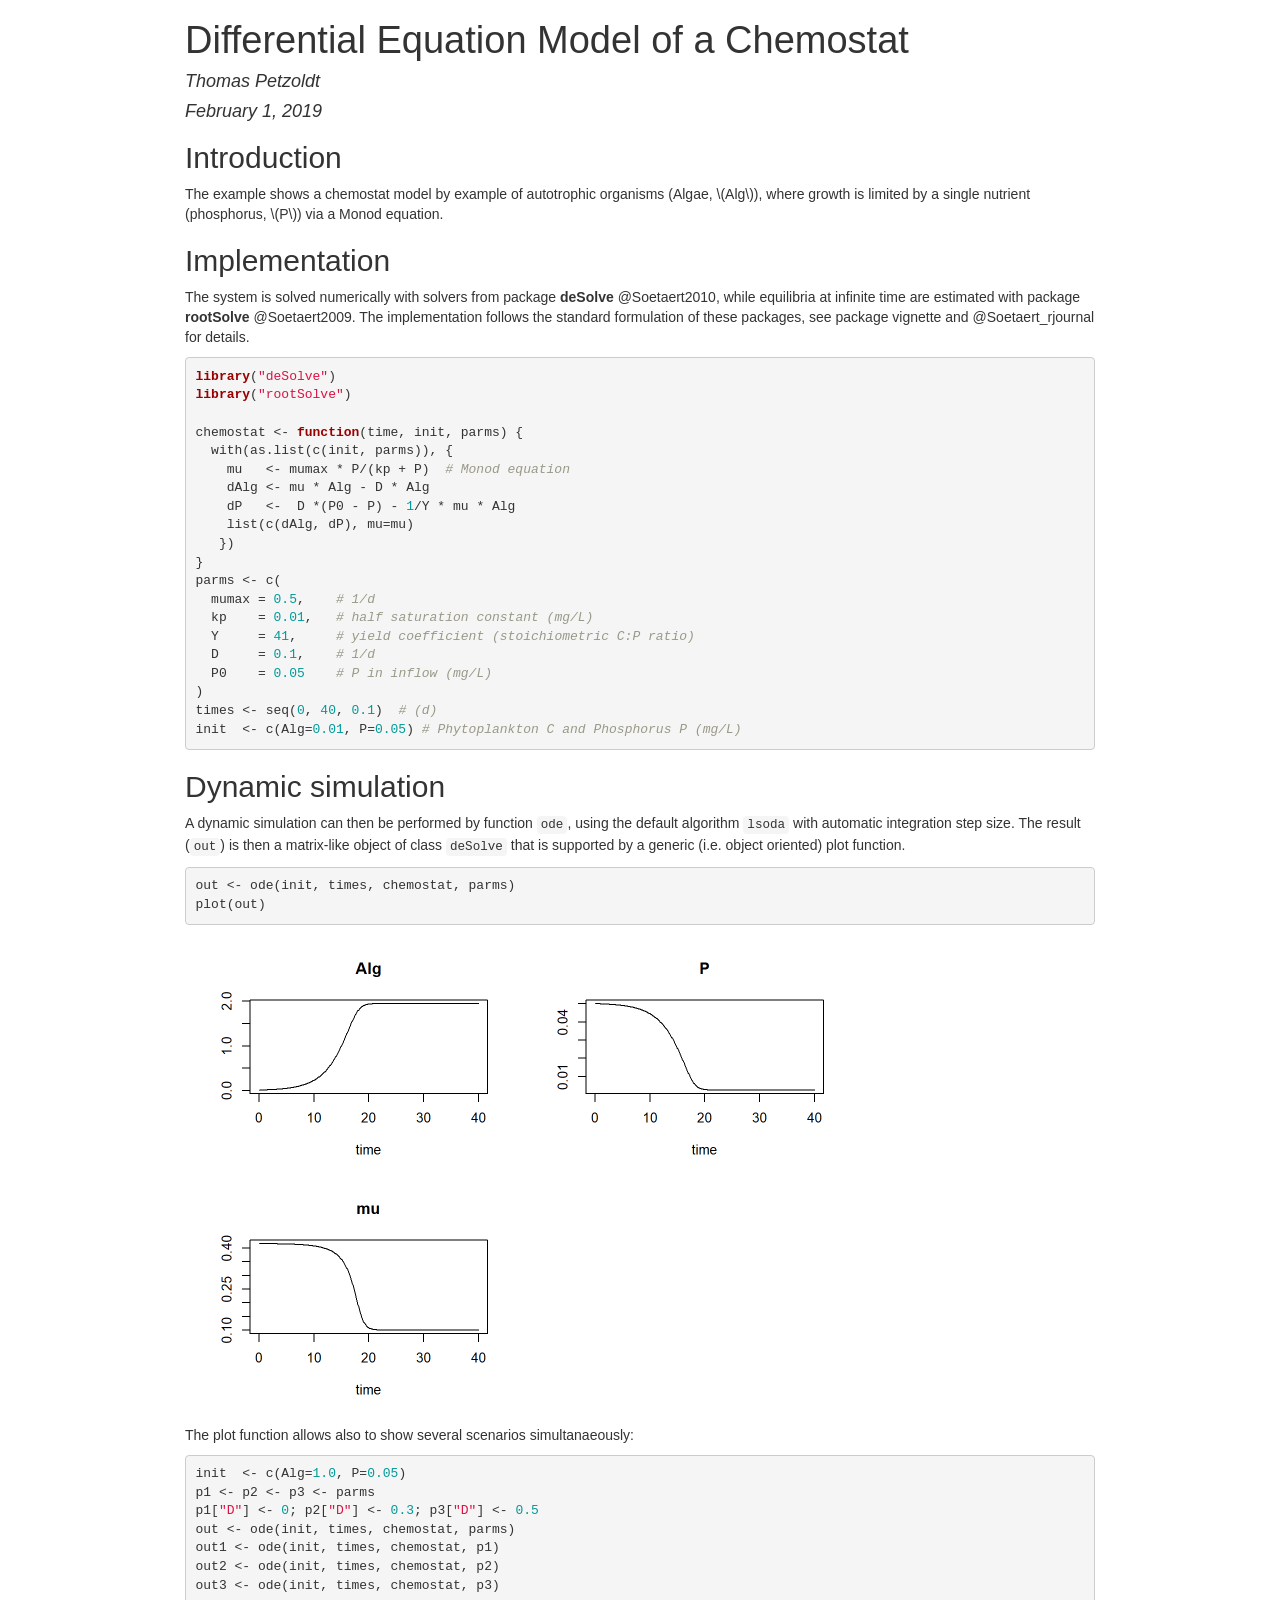
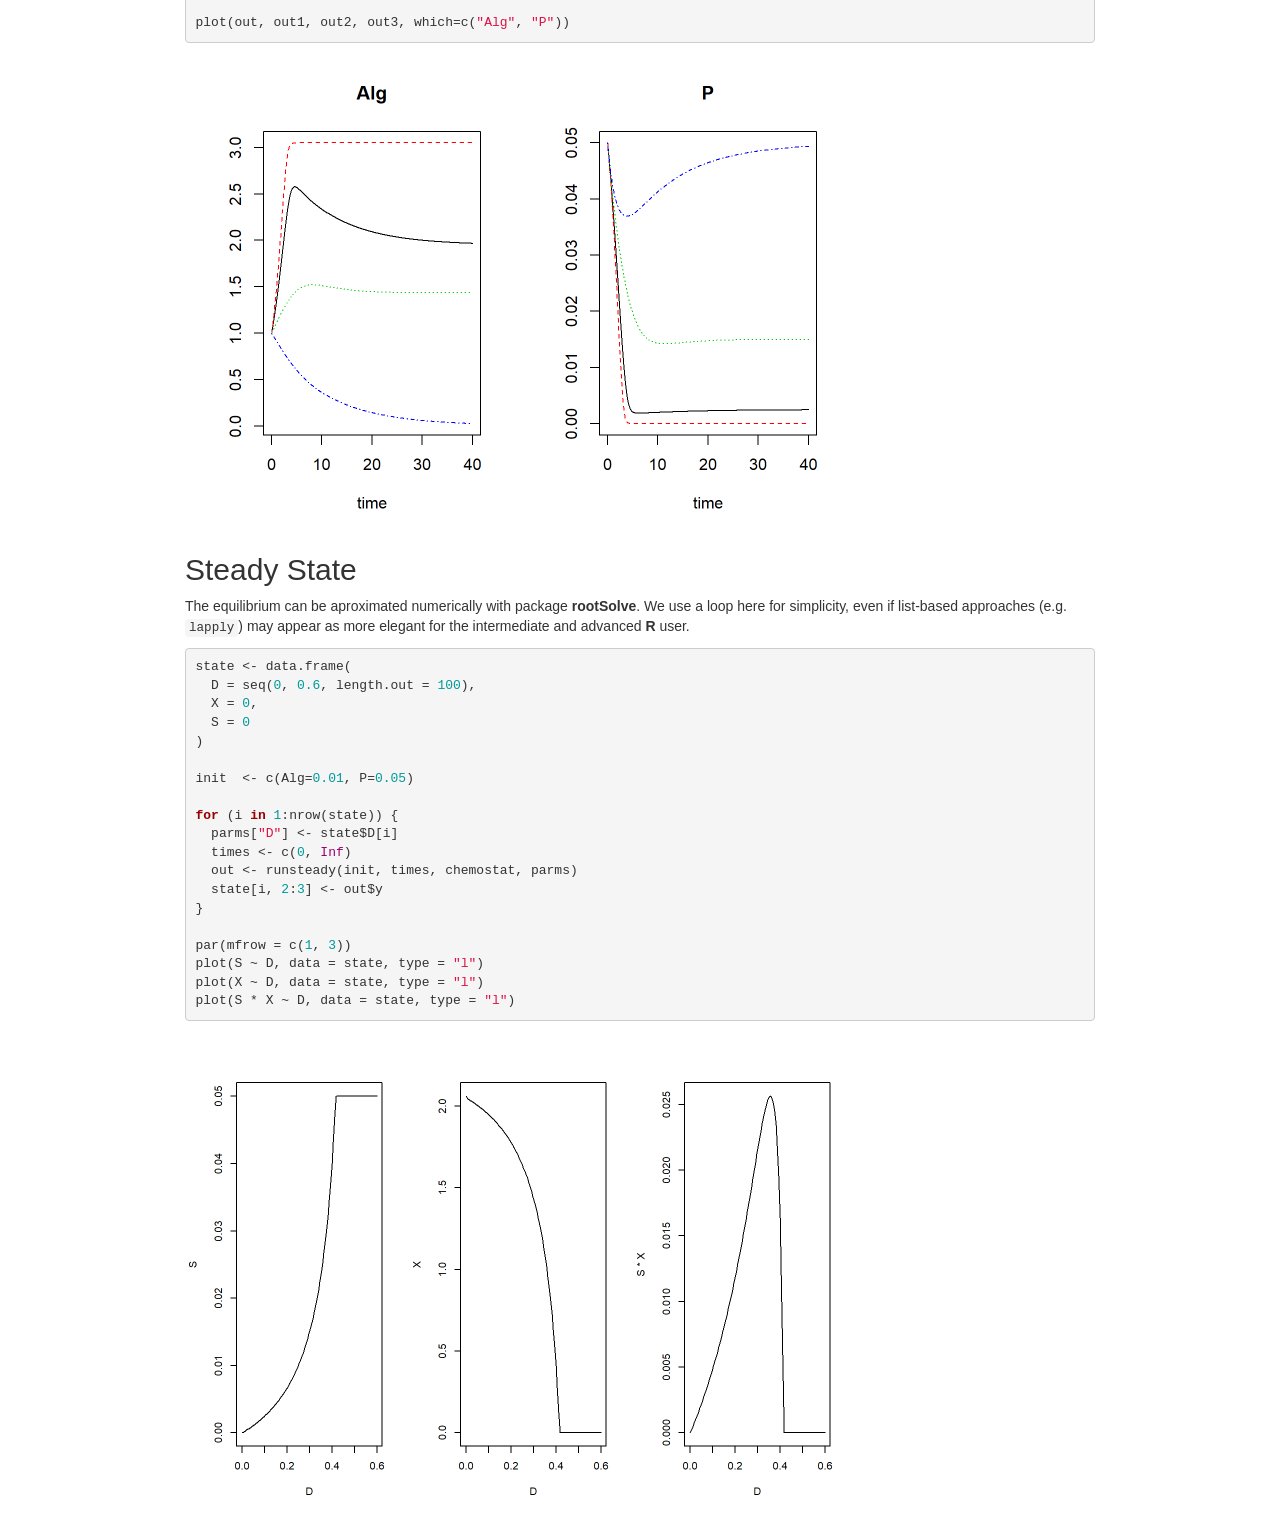
==== 01-chemostat/chemostat-ode.html @ 0b0138d4 "markdown file" ====
<!DOCTYPE html>

<html xmlns="http://www.w3.org/1999/xhtml">

<head>

<meta charset="utf-8" />
<meta http-equiv="Content-Type" content="text/html; charset=utf-8" />
<meta name="generator" content="pandoc" />


<meta name="author" content="Thomas Petzoldt" />


<title>Differential Equation Model of a Chemostat</title>

<script src="[data-uri]"></script>
<meta name="viewport" content="width=device-width, initial-scale=1" />
<link href="data:text/css;charset=utf-8,html%7Bfont%2Dfamily%3Asans%2Dserif%3B%2Dwebkit%2Dtext%2Dsize%2Dadjust%3A100%25%3B%2Dms%2Dtext%2Dsize%2Dadjust%3A100%25%7Dbody%7Bmargin%3A0%7Darticle%2Caside%2Cdetails%2Cfigcaption%2Cfigure%2Cfooter%2Cheader%2Chgroup%2Cmain%2Cmenu%2Cnav%2Csection%2Csummary%7Bdisplay%3Ablock%7Daudio%2Ccanvas%2Cprogress%2Cvideo%7Bdisplay%3Ainline%2Dblock%3Bvertical%2Dalign%3Abaseline%7Daudio%3Anot%28%5Bcontrols%5D%29%7Bdisplay%3Anone%3Bheight%3A0%7D%5Bhidden%5D%2Ctemplate%7Bdisplay%3Anone%7Da%7Bbackground%2Dcolor%3Atransparent%7Da%3Aactive%2Ca%3Ahover%7Boutline%3A0%7Dabbr%5Btitle%5D%7Bborder%2Dbottom%3A1px%20dotted%7Db%2Cstrong%7Bfont%2Dweight%3A700%7Ddfn%7Bfont%2Dstyle%3Aitalic%7Dh1%7Bmargin%3A%2E67em%200%3Bfont%2Dsize%3A2em%7Dmark%7Bcolor%3A%23000%3Bbackground%3A%23ff0%7Dsmall%7Bfont%2Dsize%3A80%25%7Dsub%2Csup%7Bposition%3Arelative%3Bfont%2Dsize%3A75%25%3Bline%2Dheight%3A0%3Bvertical%2Dalign%3Abaseline%7Dsup%7Btop%3A%2D%2E5em%7Dsub%7Bbottom%3A%2D%2E25em%7Dimg%7Bborder%3A0%7Dsvg%3Anot%28%3Aroot%29%7Boverflow%3Ahidden%7Dfigure%7Bmargin%3A1em%2040px%7Dhr%7Bheight%3A0%3B%2Dwebkit%2Dbox%2Dsizing%3Acontent%2Dbox%3B%2Dmoz%2Dbox%2Dsizing%3Acontent%2Dbox%3Bbox%2Dsizing%3Acontent%2Dbox%7Dpre%7Boverflow%3Aauto%7Dcode%2Ckbd%2Cpre%2Csamp%7Bfont%2Dfamily%3Amonospace%2Cmonospace%3Bfont%2Dsize%3A1em%7Dbutton%2Cinput%2Coptgroup%2Cselect%2Ctextarea%7Bmargin%3A0%3Bfont%3Ainherit%3Bcolor%3Ainherit%7Dbutton%7Boverflow%3Avisible%7Dbutton%2Cselect%7Btext%2Dtransform%3Anone%7Dbutton%2Chtml%20input%5Btype%3Dbutton%5D%2Cinput%5Btype%3Dreset%5D%2Cinput%5Btype%3Dsubmit%5D%7B%2Dwebkit%2Dappearance%3Abutton%3Bcursor%3Apointer%7Dbutton%5Bdisabled%5D%2Chtml%20input%5Bdisabled%5D%7Bcursor%3Adefault%7Dbutton%3A%3A%2Dmoz%2Dfocus%2Dinner%2Cinput%3A%3A%2Dmoz%2Dfocus%2Dinner%7Bpadding%3A0%3Bborder%3A0%7Dinput%7Bline%2Dheight%3Anormal%7Dinput%5Btype%3Dcheckbox%5D%2Cinput%5Btype%3Dradio%5D%7B%2Dwebkit%2Dbox%2Dsizing%3Aborder%2Dbox%3B%2Dmoz%2Dbox%2Dsizing%3Aborder%2Dbox%3Bbox%2Dsizing%3Aborder%2Dbox%3Bpadding%3A0%7Dinput%5Btype%3Dnumber%5D%3A%3A%2Dwebkit%2Dinner%2Dspin%2Dbutton%2Cinput%5Btype%3Dnumber%5D%3A%3A%2Dwebkit%2Douter%2Dspin%2Dbutton%7Bheight%3Aauto%7Dinput%5Btype%3Dsearch%5D%7B%2Dwebkit%2Dbox%2Dsizing%3Acontent%2Dbox%3B%2Dmoz%2Dbox%2Dsizing%3Acontent%2Dbox%3Bbox%2Dsizing%3Acontent%2Dbox%3B%2Dwebkit%2Dappearance%3Atextfield%7Dinput%5Btype%3Dsearch%5D%3A%3A%2Dwebkit%2Dsearch%2Dcancel%2Dbutton%2Cinput%5Btype%3Dsearch%5D%3A%3A%2Dwebkit%2Dsearch%2Ddecoration%7B%2Dwebkit%2Dappearance%3Anone%7Dfieldset%7Bpadding%3A%2E35em%20%2E625em%20%2E75em%3Bmargin%3A0%202px%3Bborder%3A1px%20solid%20silver%7Dlegend%7Bpadding%3A0%3Bborder%3A0%7Dtextarea%7Boverflow%3Aauto%7Doptgroup%7Bfont%2Dweight%3A700%7Dtable%7Bborder%2Dspacing%3A0%3Bborder%2Dcollapse%3Acollapse%7Dtd%2Cth%7Bpadding%3A0%7D%40media%20print%7B%2A%2C%3Aafter%2C%3Abefore%7Bcolor%3A%23000%21important%3Btext%2Dshadow%3Anone%21important%3Bbackground%3A0%200%21important%3B%2Dwebkit%2Dbox%2Dshadow%3Anone%21important%3Bbox%2Dshadow%3Anone%21important%7Da%2Ca%3Avisited%7Btext%2Ddecoration%3Aunderline%7Da%5Bhref%5D%3Aafter%7Bcontent%3A%22%20%28%22%20attr%28href%29%20%22%29%22%7Dabbr%5Btitle%5D%3Aafter%7Bcontent%3A%22%20%28%22%20attr%28title%29%20%22%29%22%7Da%5Bhref%5E%3D%22javascript%3A%22%5D%3Aafter%2Ca%5Bhref%5E%3D%22%23%22%5D%3Aafter%7Bcontent%3A%22%22%7Dblockquote%2Cpre%7Bborder%3A1px%20solid%20%23999%3Bpage%2Dbreak%2Dinside%3Aavoid%7Dthead%7Bdisplay%3Atable%2Dheader%2Dgroup%7Dimg%2Ctr%7Bpage%2Dbreak%2Dinside%3Aavoid%7Dimg%7Bmax%2Dwidth%3A100%25%21important%7Dh2%2Ch3%2Cp%7Borphans%3A3%3Bwidows%3A3%7Dh2%2Ch3%7Bpage%2Dbreak%2Dafter%3Aavoid%7D%2Enavbar%7Bdisplay%3Anone%7D%2Ebtn%3E%2Ecaret%2C%2Edropup%3E%2Ebtn%3E%2Ecaret%7Bborder%2Dtop%2Dcolor%3A%23000%21important%7D%2Elabel%7Bborder%3A1px%20solid%20%23000%7D%2Etable%7Bborder%2Dcollapse%3Acollapse%21important%7D%2Etable%20td%2C%2Etable%20th%7Bbackground%2Dcolor%3A%23fff%21important%7D%2Etable%2Dbordered%20td%2C%2Etable%2Dbordered%20th%7Bborder%3A1px%20solid%20%23ddd%21important%7D%7D%40font%2Dface%7Bfont%2Dfamily%3A%27Glyphicons%20Halflings%27%3Bsrc%3Aurl%28data%3Aapplication%2Fvnd%2Ems%2Dfontobject%3Bbase64%2Cn04AAEFNAAACAAIABAAAAAAABQAAAAAAAAABAJABAAAEAExQAAAAAAAAAAIAAAAAAAAAAAEAAAAAAAAAJxJ%[base64]%2FSEdmjKHUbyow8ATBE40IvWA3vTu8LiABDQ%2BpexwUMcm1SMnNryctQSiI1K5ZnbOlXKmnVV5YvRe6RnNMFNCOs1KNVpn6yZhCJkRtVRNzEufeIq7HgSrcx4S8h%2Fv4vnrrKc6oCNxmSk2uKlZQHBii6iKFoH0746ThvkO1kJHlxjrkxs%2BLWORaDQBEtiYJIR5IB9Bi1UyL4Rmr0BNigNkMzlKQmnofBHviqVzUxwdMb3NdCn69hy%2BpRYVKGVS%2F1tnsqv4LL7wCCPZZAZPT4aCShHjHJVNuXbmMrY5LeQaGnvAkXlVrJgKRAUdFjrWEah9XebPeQMj7KS7DIBAFt8ycgC5PLGUOHSE3ErGZCiViNLL5ZARfywnCoZaKQCu6NuFX42AEeKtKUGnr%2FCm2Cy8tpFhBPMW5Fxi4Qm4TkDWh4IWFDClhU2hRWosUWqcKLlgyXB%2BlSHaWaHiWlBAR8SeSgSPCQxdVQgzUixWKSTrIQEbU94viDctkvX%2BVSjJuUmV8L4CXShI11esnp0pjWNZIyxKHS4wVQ2ime1P4RnhvGw0aDN1OLAXGERsB7buFpFGGBAre4QEQR0HOIO5oYH305G%2BKspT%2FFupEGGafCCwxSe6ZUa%2B073rXHnNdVXE6eWvibUS27XtRzkH838mYLMBmYysZTM0EM3A1fbpCBYFccN1B%2FEnCYu%2FTgCGmr7bMh8GfYL%2BBfcLvB0gRagC09w9elfldaIy%2FhNCBLRgBgtCC7jAF63wLSMAfbfAlEggYU0bUA7ACCJmTDpEmJtI78w4%2FBO7dN7JR7J7ZvbYaUbaILSQsRBiF3HGk5fEg6p9unwLvn98r%2BvnsV%2B372uf1xBLq4qU%2F45fTuqaAP%2BpssmCCCTF0mhEow8ZXZOS8D7Q85JsxZ%2BAzok7B7O%2Ff6J8AzYBySZQB%2FQHYUSA%2BEeQhEWiS6AIQzgcsDiER4MjgMBAWDV4AgQ3g1eBgIdweCQmCjJEMkJ%2BPKRWyFHHmg1Wi%2F6xzUgA0LREoKJChwnQa9B%2B5RQZRB3IlBlkAnxyQNaANwHMowzlYSMCBgnbpzvqpl0iTJNCQidDI9ZrSYNIRBhHtUa5YHMHxyGEik9hDE0AKj72AbTCaxtHPUaKZdAZSnQTyjGqGLsmBStCejApUhg4uBMU6mATujEl%2BKdDPbI6Ag4vLr%2BhjY6lbjBeoLKnZl0UZgRX8gTySOeynZVz1wOq7e1hFGYIq%2BMhrGxDLak0PrwYzSXtcuyhXEhwOYofiW%2BEcI%2Fjw8P6IY6ed%2BetAbuqKp5QIapT77LnAe505lMuqL79a0ut4rWexzFttsOsLDy7zvtQzcq3U1qabe7tB0wHWVXji%2BzDbo8x8HyIRUbXnwUcklFv51fvTymiV%2BMXLSmGH9d9%2BaXpD5X6lao41anWGig7IwIdnoBY2ht%2FpO9mClLo4NdXHAsefqWUKlXJkbqPOFhMoR4aiA1BXqhRNbB2Xwi%2B7u%2FjpAoOpKJ0UX24EsrzMfHXViakCNcKjBxuQX8BO0ZqjJ3xXzf%2B61t2VXOSgJ8xu65QKgtN6FibPmPYsXbJRHHqbgATcSZxBqGiDiU4NNNsYBsKD0MIP%2FOfKnlk%2FLkaid%[base64]%2FgFtuW0wR4cgd%2BZKesSV7QkNE2kw6AV4hoIuC02LGmTomyf8PiO6CZzOTLTPQ%2BHW06H%2Btx%2BbQ8LmDYg1pTFrp2oJXgkZTyeRJZM0C8aE2LpFrNVDuhARsN543%2FFV6klQ6Tv1OoZGXLv0igKrl%2FCmJxRmX7JJbJ998VSIPQRyDBICzl4JJlYHbdql30NvYcOuZ7a10uWRrgoieOdgIm4rlq6vNOQBuqESLbXG5lzdJGHw2m0sDYmODXbYGTfSTGRKpssTO95fothJCjUGQgEL4yKoGAF%2F0SrpUDNn8CBgBcSDQByAeNkCXp4S4Ro2Xh4OeaGRgR66PVOsU8bc6TR5%[base64]%2F1SgRCJ1dk4UdBT7OoyuNgLs0oCd8RnrEIb6QdMxT2QjD4zMrJkfgx5aDMcA4orsTtKCqWb%2FVeyceqa5OGSmB28YwH4rFbkQaLoUN8OQQYnD3w2eXpI4ScQfbCUZiJ4yMOIKLyyTc7BQ4uXUw6Ee6%2FxM%2B4Y67ngNBknxIPwuppgIhFcwJyr6EIj%2BLzNj%2FmfR2vhhRlx0BILZoAYruF0caWQ7YxO66UmeguDREAFHYuC7HJviRgVO6ruJH59h%2FC%2FPkgSle8xNzZJULLWq9JMDTE2fjGE146a1Us6PZDGYle6ldWRqn%2FpdpgHKNGrGIdkRK%2BKPETT9nKT6kLyDI8xd9A1FgWmXWRAIHwZ37WyZHOVyCadJEmMVz0MadMjDrPho%2BEIochkVC2xgGiwwsQ6DMv2P7UXqT4x7CdcYGId2BJQQa85EQKmCmwcRejQ9Bm4oATENFPkxPXILHpMPUyWTI5rjNOsIlmEeMbcOCEqInpXACYQ9DDxmFo9vcmsDblcMtg4tqBerNngkIKaFJmrQAPnq1dEzsMXcwjcHdfdCibcAxxA%2Bq%2Fj9m3LM%2FO7WJka4tSidVCjsvo2lQ%2F2ewyoYyXwAYyr2PlRoR5MpgVmSUIrM3PQxXPbgjBOaDQFIyFMJvx3Pc5RSYj12ySVF9fwFPQu2e2KWVoL9q3Ayv3IzpGHUdvdPdrNUdicjsTQ2ISy7QU3DrEytIjvbzJnAkmANXjAFERA0MUoPF3%2F5KFmW14bBNOhwircYgMqoDpUMcDtCmBE82QM2YtdjVLB4kBuKho%2FbcwQdeboqfQartuU3CsCf%2BcXkgYAqp%2F0Ee3RorAZt0AvvOCSI4JICIlGlsV0bsSid%2FNIEALAAzb6HAgyWHBps6xAOwkJIGcB82CxRQq4sJf3FzA70A%2BTRqcqjEMETCoez3mkPcpnoALs0ugJY8kQwrC%[base64]%2FWDHA60cYFaI%2FPjpzquUqdaYGcIq%2BmLez3WLFFCtNBN2QJcrlcoELgiPku5R5dSlJFaCEqEZle1AQzAKC%2B1SotMcBNyQUFuRHRF6OlimSBgjZeTBCwLyc6A%2BP%2FoFRchXTz5ADknYJHxzrJ5pGuIKRQISU6WyKTBBjD8WozmVYWIsto1AS5rxzKlvJu4E%2FvwOiKxRtCWsDM%2BeTHUrmwrCK5BIfMzGkD%2B0Fk5LzBs0jMYXktNDblB06LMNJ09U8pzSLmo14MS0OMjcdrZ31pyQqxJJpRImlSvfYAK8inkYU52QY2FPEVsjoWewpwhRp5yAuNpkqhdb7ku9Seefl2D0B8SMTFD90xi4CSOwwZy9IKkpMtI3FmFUg3%2FkFutpQGNc3pCR7gvC4sgwbupDu3DyEN%2BW6YGLNM21jpB49irxy9BSlHrVDlnihGKHwPrbVFtc%2Bh1rVQKZduxIyojccZIIcOCmhEnC7UkY68WXKQgLi2JCDQkQWJRQuk60hZp0D3rtCTINSeY9Ej2kIKYfGxwOs4j9qMM7fYZiipzgcf7TamnehqdhsiMiCawXnz4xAbyCkLAx5EGbo3Ax1u3dUIKnTxIaxwQTHehPl3V491H0%2BbC5zgpGz7Io%2BmjdhKlPJ01EeMpM7UsRJMi1nGjmJg35i6bQBAAxjO%2FENJubU2mg3ONySEoWklCwdABETcs7ck3jgiuU9pcKKpbgn%2B3YlzV1FzIkB6pmEDOSSyDfPPlQskznctFji0kpgZjW5RZe6x9kYT4KJcXg0bNiCyif%2BpZACCyRMmYsfiKmN9tSO65F0R2OO6ytlEhY5Sj6uRKfFxw0ijJaAx%2Fk3QgnAFSq27%2F2i4GEBA%2BUvTJKK%2F9eISNvG46Em5RZfjTYLdeD8kdXHyrwId%2FDQZUaMCY4gGbke2C8vfjgV%2FY9kkRQOJIn%2FxM9INZSpiBnqX0Q9GlQPpPKAyO5y%2BW5NMPSRdBCUlmuxl40ZfMCnf2Cp044uI9WLFtCi4YVxKjuRCOBWIb4XbIsGdbo4qtMQnNOQz4XDSui7W%2FN6l54qOynCqD3DpWQ%2BmpD7C40D8BZEWGJX3tlAaZBMj1yjvDYKwCJBa201u6nBKE5UE%2B7QSEhCwrXfbRZylAaAkplhBWX50dumrElePyNMRYUrC99UmcSSNgImhFhDI4BXjMtiqkgizUGCrZ8iwFxU6fQ8GEHCFdLewwxYWxgScAYMdMLmcZR6b7rZl95eQVDGVoUKcRMM1ixXQtXNkBETZkVVPg8LoSrdetHzkuM7DjZRHP02tCxA1fmkXKF3VzfN1pc1cv%2F8lbTIkkYpqKM9VOhp65ktYk%2BQ46myFWBapDfyWUCnsnI00QTBQmuFjMZTcd0V2NQ768Fhpby04k2IzNR1wKabuGJqYWwSly6ocMFGTeeI%2BejsWDYgEvr66QgqdcIbFYDNgsm0x9UHY6SCd5%2B7tpsLpKdvhahIDyYmEJQCqMqtCF6UlrE5GXRmbu%[base64]%2FiOmsLtHSWNUWEGk9hScMPShasUA1AcHOtRZlqMeQ0OzYS9vQvYUjOLrzP07BUAFikcJNMi7gIxEw4pL1G54TcmmmoAQ5s7TGWErJZ2Io4yQ0ljRYhL8H5e62oDtLF8aDpnIvZ5R3GWJyAugdiiJW9hQAVTsnCBHhwu7rkBlBX6r3b7ejEY0k5GGeyKv66v%2B6dg7mcJTrWHbtMywbedYqCQ0FPwoytmSWsL8WTtChZCKKzEF7vP6De4x2BJkkniMgSdWhbeBSLtJZR9CTHetK1xb34AYIJ37OegYIoPVbXgJ%2FqDQK%2BbfCtxQRVKQu77WzOoM6SGL7MaZwCGJVk46aImai9fmam%2BWpHG%2B0BtQPWUgZ7RIAlPq6lkECUhZQ2gqWkMYKcYMYaIc4gYCDFHYa2d1nzp3%2BJ1eCBay8IYZ0wQRKGAqvCuZ%2FUgbQPyllosq%2BXtfKIZOzmeJqRazpmmoP%2F76YfkjzV2NlXTDSBYB04SVlNQsFTbGPk1t%2FI4Jktu0XSgifO2ozFOiwd%2F0SssJDn0dn4xqk4GDTTKX73%2FwQyBLdqgJ%2BWx6AQaba3BA9CKEzjtQYIfAsiYamapq80LAamYjinlKXUkxdpIDk0puXUEYzSalfRibAeDAKpNiqQ0FTwoxuGYzRnisyTotdVTclis1LHRQCy%2FqqL8oUaQzWRxilq5Mi0IJGtMY02cGLD69vGjkj3p6pGePKI8bkBv5evq8SjjyU04vJR2cQXQwSJyoinDsUJHCQ50jrFTT7yRdbdYQMB3MYCb6uBzJ9ewhXYPAIZSXfeEQBZZ3GPN3Nbhh%2FwkvAJLXnQMdi5NYYZ5GHE400GS5rXkOZSQsdZgIbzRnF9ueLnsfQ47wHAsirITnTlkCcuWWIUhJSbpM3wWhXNHvt2xUsKKMpdBSbJnBMcihkoDqAd1Zml%2FR4yrzow1Q2A5G%2Bkzo%2FRhRxQS2lCSDRV8LlYLBOOoo1bF4jwJAwKMK1tWLHlu9i0j4Ig8qVm6wE1DxXwAwQwsaBWUg2pOOol2dHxyt6npwJEdLDDVYyRc2D0HbcbLUJQj8gPevQBUBOUHXPrsAPBERICpnYESeu2OHotpXQxRGlCCtLdIsu23MhZVEoJg8Qumj%2FUMMc34IBqTKLDTp76WzL%2FdMjCxK7MjhiGjeYAC%2Fkj%2FjY%2FRde7hpSM1xChrog6yZ7OWTuD56xBJnGFE%2BpT2ElSyCnJcwVzCjkqeNLfMEJqKW0G7OFIp0G%2B9mh50I9o8k1tpCY0xYqFNIALgIfc2me4n1bmJnRZ89oepgLPT0NTMLNZsvSCZAc3TXaNB07vail36%2FdBySis4m9%2FDR8izaLJW6bWCkVgm5T%2Bius3ZXq4xI%2BGnbveLbdRwF2mNtsrE0JjYc1AXknCOrLSu7Te%2Fr4dPYMCl5qtiHNTn%2BTPbh1jCBHH%2BdMJNhwNgs3nT%2BOhQoQ0vYif56BMG6WowAcHR3DjQolxLzyVekHj00PBAaW7IIAF1EF%2BuRIWyXjQMAs2chdpaKPNaB%2BkSezYt0%2BCA04sOg5vx8Fr7Ofa9sUv87h7SLAUFSzbetCCZ9pmyLt6l6%2FTzoA1%2FZBG9bIUVHLAbi%2FkdBFgYGyGwRQGBpkqCEg2ah9UD6EedEcEL3j4y0BQQCiExEnocA3SZboh%2Bepgd3YsOkHskZwPuQ5OoyA0fTA5AXrHcUOQF%2BzkJHIA7PwCDk1gGVmGUZSSoPhNf%2BTklauz98QofOlCIQ%2FtCD4dosHYPqtPCXB3agggQQIqQJsSkB%2Bqn0rkQ1toJjON%2FOtCIB9RYv3PqRA4C4U68ZMlZn6BdgEvi2ziU%2BTQ6NIw3ej%2BAtDwMGEZk7e2IjxUWKdAxyaw9OCwSmeADTPPleyk6UhGDNXQb%2B%2BW6Uk4q6F7%2Frg6WVTo82IoCxSIsFDrav4EPHphD3u4hR53WKVvYZUwNCCeM4PMBWzK%2BEfIthZOkuAwPo5C5jgoZgn6dUdvx5rIDmd58cXXdKNfw3l%2BwM2UjgrDJeQHhbD7HW2QDoZMCujgIUkk5Fg8VCsdyjOtnGRx8wgKRPZN5dR0zPUyfGZFVihbFRniXZFOZGKPnEQzU3AnD1KfR6weHW2XS6KbPJxUkOTZsAB9vTVp3Le1F8q5l%2BDMcLiIq78jxAImD2pGFw0VHfRatScGlK6SMu8leTmhUSMy8Uhdd6xBiH3Gdman4tjQGLboJfqz6fL2WKHTmrfsKZRYX6BTDjDldKMosaSTLdQS7oDisJNqAUhw1PfTlnacCO8vl8706Km1FROgLDmudzxg%2BEWTiArtHgLsRrAXYWdB0NmToNCJdKm0KWycZQqb%2BMw76Qy29iQ5up%2FX7oyw8QZ75kP5F6iJAJz6KCmqxz8fEa%2FxnsMYcIO%2FvEkGRuMckhr4rIeLrKaXnmIzlNLxbFspOphkcnJdnz%2FChp%2FVlpj2P7jJQmQRwGnltkTV5dbF9fE3%2FfxoSqTROgq9wFUlbuYzYcasE0ouzBo%2BdDCDzxKAfhbAZYxQiHrLzV2iVexnDX%2FQnT1fsT%2Fxuhu1ui5qIytgbGmRoQkeQooO8eJNNZsf0iALur8QxZFH0nCMnjerYQqG1pIfjyVZWxhVRznmmfLG00BcBWJE6hzQWRyFknuJnXuk8A5FRDCulwrWASSNoBtR%2BCtGdkPwYN2o7DOw%2FVGlCZPusRBFXODQdUM5zeHDIVuAJBLqbO%2Ff9Qua%2BpDqEPk230Sob9lEZ8BHiCorjVghuI0lI4JDgHGRDD%2FprQ84B1pVGkIpVUAHCG%2Biz3Bn3qm2AVrYcYWhock4jso5%2BJ7HfHVj4WMIQdGctq3psBCVVzupQOEioBGA2Bk%2BUILT7%2BVoX5mdxxA5fS42gISQVi%2FHTzrgMxu0fY6hE1ocUwwbsbWcezrY2n6S8%2F6cxXkOH4prpmPuFoikTzY7T85C4T2XYlbxLglSv2uLCgFv8Quk%2FwdesUdWPeHYIH0R729JIisN9Apdd4eB10aqwXrPt%2BSu9mA8k8n1sjMwnfsfF2j3jMUzXepSHmZ%2FBfqXvzgUNQQWOXO8YEuFBh4QTYCkOAPxywpYu1VxiDyJmKVcmJPGWk%2Fgc3Pov02StyYDahwmzw3E1gYC9wkupyWfDqDSUMpCTH5e5N8B%2F%2FlHiMuIkTNw4USHrJU67bjXGqNav6PBuQSoqTxc8avHoGmvqNtXzIaoyMIQIiiUHIM64cXieouplhNYln7qgc4wBVAYR104kO%2BCvKqsg4yIUlFNThVUAKZxZt1XA34h3TCUUiXVkZ0w8Hh2R0Z5L0b4LZvPd%2Fp1gi%2F07h8qfwHrByuSxglc9cI4QIg2oqvC%2Fqm0i7tjPLTgDhoWTAKDO2ONW5oe%2B%2FeKB9vZB8K6C25yCZ9RFVMnb6NRdRjyVK57CHHSkJBfnM2%2Fj4ODUwRkqrtBBCrDsDpt8jhZdXoy%2F1BCqw3sSGhgGGy0a5Jw6BP%2FTExoCmNFYjZl248A0osgPyGEmRA%2BfAsqPVaNAfytu0vuQJ7rk3J4kTDTR2AlCHJ5cls26opZM4w3jMULh2YXKpcqGBtuleAlOZnaZGbD6DHzMd6i2oFeJ8z9XYmalg1Szd%2FocZDc1C7Y6vcALJz2lYnTXiWEr2wawtoR4g3jvWUU2Ngjd1cewtFzEvM1NiHZPeLlIXFbBPawxNgMwwAlyNSuGF3zizVeOoC9bag1qRAQKQE%2FEZBWC2J8mnXAN2aTBboZ7HewnObE8CwROudZHmUM5oZ%2FUgd%2FJZQK8lvAm43uDRAbyW8gZ%2BZGq0EVerVGUKUSm%2FIdn8AQHdR4m7bue88WBwft9mSCeMOt1ncBwziOmJYI2ZR7ewNMPiCugmSsE4EyQ%2BQATJG6qORMGd4snEzc6B4shPIo4G1T7PgSm8PY5eUkPdF8JZ0VBtadbHXoJgnEhZQaODPj2gpODKJY5Yp4DOsLBFxWbvXN755KWylJm%2BoOd4zEL9Hpubuy2gyyfxh8oEfFutnYWdfB8PdESLWYvSqbElP9qo3u6KTmkhoacDauMNNjj0oy40DFV7Ql0aZj77xfGl7TJNHnIwgqOkenruYYNo6h724%2BzUQ7%2BvkCpZB%2BpGA562hYQiDxHVWOq0oDQl%2FQsoiY%2BcuI7iWq%2FZIBtHcXJ7kks%2Bh2fCNUPA82BzjnqktNts%2BRLdk1VSu%2BtqEn7QZCCsvEqk6FkfiOYkrsw092J8jsfIuEKypNjLxrKA9kiA19mxBD2suxQKCzwXGws7kEJvlhUiV9tArLIdZW0IORcxEzdzKmjtFhsjKy%2F44XYXdI5noQoRcvjZ1RMPACRqYg2V1%2BOwOepcOknRLLFdYgTkT5UApt%2FJhLM3jeFYprZV%2BZow2g8fP%2BU68hkKFWJj2yBbKqsrp25xkZX1DAjUw52IMYWaOhab8Kp05VrdNftqwRrymWF4OQSjbdfzmRZirK8FMJELEgER2PHjEAN9pGfLhCUiTJFbd5LBkOBMaxLr%2FA1SY9dXFz4RjzoU9ExfJCmx%2FI9FKEGT3n2cmzl2X42L3Jh%2BAbQq6sA%2BSs1kitoa4TAYgKHaoybHUDJ51oETdeI%2F9ThSmjWGkyLi5QAGWhL0BG1UsTyRGRJOldKBrYJeB8ljLJHfATWTEQBXBDnQexOHTB%2BUn44zExFE4vLytcu5NwpWrUxO%2F0ZICUGM7hGABXym0V6ZvDST0E370St9MIWQOTWngeoQHUTdCJUP04spMBMS8LSker9cReVQkULFDIZDFPrhTzBl6sed9wcZQTbL%2BBDqMyaN3RJPh%2Fanbx%2BIv%2BqgQdAa3M9Z5JmvYlh4qop%2BHo1F1W5gbOE9YKLgAnWytXElU4G8GtW47lhgFE6gaSs%2Bgs37sFvi0PPVvA5dnCBgILTwoKd%2F%2BDoL9F6inlM7H4rOTzD79KJgKlZO%2FZgt22UsKhrAaXU5ZcLrAglTVKJEmNJvORGN1vqrcfSMizfpsgbIe9zno%2BgBoKVXgIL%2FVI8dB1O5o%2FR3Suez%2FgD7M781ShjKpIIORM%2FnxG%2BjjhhgPwsn2IoXsPGPqYHXA63zJ07M2GPEykQwJBYLK808qYxuIew4frk52nhCsnCYmXiR6CuapvE1IwRB4%2FQftDbEn%2BAucIr1oxrLabRj9q4ae0%2BfXkHnteAJwXRbVkR0mctVSwEbqhJiMSZUp9DNbEDMmjX22m3ABpkrPQQTP3S1sib5pD2VRKRd%2BeNAjLYyT0hGrdjWJZy24OYXRoWQAIhGBZRxuBFMjjZQhpgrWo8SiFYbojcHO8V5DyscJpLTHyx9Fimassyo5U6WNtquUMYgccaHY5amgR3PQzq3ToNM5ABnoB9kuxsebqmYZm0R9qxJbFXCQ1UPyFIbxoUraTJFDpCk0Wk9GaYJKz%2F6oHwEP0Q14lMtlddQsOAU9zlYdMVHiT7RQP3XCmWYDcHCGbVRHGnHuwzScA0BaSBOGkz3lM8CArjrBsyEoV6Ys4qgDK3ykQQPZ3hCRGNXQTNNXbEb6tDiTDLKOyMzRhCFT%2BmAUmiYbV3YQVqFVp9dorv%2BTsLeCykS2b5yyu8AV7IS9cxcL8z4Kfwp%2BxJyYLv1OsxQCZwTB4a8BZ%2F5EdxTBJthApqyfd9u3ifr%2FWILTqq5VqgwMT9SOxbSGWLQJUUWCVi4k9tho9nEsbUh7U6NUsLmkYFXOhZ0kmamaJLRNJzSj%2Fqn4Mso6zb6iLLBXoaZ6AqeWCjHQm2lztnejYYM2eubnpBdKVLORZhudH3JF1waBJKA9%2BW8EhMj3Kzf0L4vi4k6RoHh3Z5YgmSZmk6ns4fjScjAoL8GoOECgqgYEBYUGFVO4FUv4%2FYtowhEmTs0vrvlD%2FCrisnoBNDAcUi%2FteY7OctFlmARQzjOItrrlKuPO6E2Ox93L4O%2F4DcgV%2FdZ7qR3VBwVQxP1GCieA4RIpweYJ5FoYrHxqRBdJjnqbsikA2Ictbb8vE1GYIo9dacK0REgDX4smy6GAkxlH1yCGGsk%2BtgiDhNKuKu3yNrMdxafmKTF632F8Vx4BNK57GvlFisrkjN9WDAtjsWA0ENT2e2nETUb%2Fn7qwhvGnrHuf5bX6Vh%2Fn3xffU3PeHdR%2BFA92i6ufT3AlyAREoNDh6chiMWTvjKjHDeRhOa9YkOQRq1vQXEMppAQVwHCuIcV2g5rBn6GmZZpTR7vnSD6ZmhdSl176gqKTXu5E%2BYbfL0adwNtHP7dT7t7b46DVZIkzaRJOM%2BS6KcrzYVg%2BT3wSRFRQashjfU18NutrKa%2F7PXbtuJvpIjbgPeqd%2BpjmRw6YKpnANFSQcpzTZgpSNJ6J7uiagAbir%2F8tNXJ%2FOsOnRh6iuIexxrmkIneAgz8QoLmiaJ8sLQrELVK2yn3wOHp57BAZJhDZjTBzyoRAuuZ4eoxHruY1pSb7qq79cIeAdOwin4GdgMeIMHeG%2BFZWYaiUQQyC5b50zKjYw97dFjAeY2I4Bnl105Iku1y0lMA1ZHolLx19uZnRdILcXKlZGQx%2FGdEqSsMRU1BIrFqRcV1qQOOHyxOLXEGcbRtAEsuAC2V4K3p5mFJ22IDWaEkk9ttf5Izb2LkD1MnrSwztXmmD%2FQi%2FEmVEFBfiKGmftsPwVaIoZanlKndMZsIBOskFYpDOq3QUs9aSbAAtL5Dbokus2G4%2FasthNMK5UQKCOhU97oaOYNGsTah%2BjfCKsZnTRn5TbhFX8ghg8CBYt%2FBjeYYYUrtUZ5jVij%2Fop7V5SsbA4mYTOwZ46hqdpbB6Qvq3AS2HHNkC15pTDIcDNGsMPXaBidXYPHc6PJAkRh29Vx8KcgX46LoUQBhRM%2B3SW6Opll%2FwgxxsPgKJKzr5QCmwkUxNbeg6Wj34SUnEzOemSuvS2OetRCO8Tyy%2BQbSKVJcqkia%2BGvDefFwMOmgnD7h81TUtMn%2BmRpyJJ349HhAnoWFTejhpYTL9G8N2nVg1qkXBeoS9Nw2fB27t7trm7d%2FQK7Cr4uoCeOQ7%2F8JfKT77KiDzLImESHw%2F0wf73QeHu74hxv7uihi4fTX%2BXEwAyQG3264dwv17aJ5N335Vt9sdrAXhPOAv8JFvzqyYXwfx8WYJaef1gMl98JRFyl5Mv5Uo%2FoVH5ww5OzLFsiTPDns7fS6EURSSWd%2F92BxMYQ8sBaH%2Bj%2BwthQPdVgDGpTfi%2BJQIWMD8xKqULliRH01rTeyF8x8q%2FGBEEEBrAJMPf25UQwi0b8tmqRXY7kIvNkzrkvRWLnxoGYEJsz8u4oOyMp8cHyaybb1HdMCaLApUE%2B%2F7xLIZGP6H9xuSEXp1zLIdjk5nBaMuV%2FyTDRRP8Y2ww5RO6d2D94o%2B6ucWIqUAvgHIHXhZsmDhjVLczmZ3ca0Cb3PpKwt2UtHVQ0BgFJsqqTsnzZPlKahRUkEu4qmkJt%2Bkqdae76ViWe3STan69yaF9%2BfESD2lcQshLHWVu4ovItXxO69bqC5p1nZLvI8NdQB9s9UNaJGlQ5mG947ipdDA0eTIw%2FA1zEdjWquIsQXXGIVEH0thC5M%2BW9pZe7IhAVnPJkYCCXN5a32HjN6nsvokEqRS44tGIs7s2LVTvcrHAF%2BRVmI8L4HUYk4x%2B67AxSMJKqCg8zrGOgvK9kNMdDrNiUtSWuHFpC8%2Fp5qIQrEo%2FH%2B1l%2F0cAwQ2nKmpWxKcMIuHY44Y6DlkpO48tRuUGBWT0FyHwSKO72Ud%2BtJUfdaZ4CWNijzZtlRa8%2BCkmO%2FEwHYfPZFU%2FhzjFWH7vnzHRMo%2BaF9u8qHSAiEkA2HjoNQPEwHsDKOt6hOoK3Ce%2F%2B%2F9boMWDa44I6FrQhdgS7OnNaSzwxWKZMcyHi6LN4WC6sSj0qm2PSOGBTvDs%2FGWJS6SwEN%2FULwpb4LQo9fYjUfSXRwZkynUazlSpvX9e%2BG2zor8l%2BYaMxSEomDdLHGcD6YVQPegTaA74H8%2BV4WvJkFUrjMLGLlvSZQWvi8%2FQA7yzQ8GPno%2F%2F5SJHRP%2FOqKObPCo81s%2F%2B6WgLqykYpGAgQZhVDEBPXWgU%2FWzFZjKUhSFInufPRiMAUULC6T11yL45ZrRoB4DzOyJShKXaAJIBS9wzLYIoCEcJKQW8GVCx4fihqJ6mshBUXSw3wWVj3grrHQlGNGhIDNNzsxQ3M%2BGWn6ASobIWC%2BLbYOC6UpahVO13Zs2zOzZC8z7FmA05JhUGyBsF4tsG0drcggIFzgg%2Fkpf3%2BCnAXKiMgIE8Jk%2FMhpkc8DUJEUzDSnWlQFme3d0sHZDrg7LavtsEX3cHwjCYA17pMTfx8Ajw9hHscN67hyo%2BRJQ4458RmPywXykkVcW688oVUrQhahpPRvTWPnuI0B%2BSkQu7dCyvLRyFYlC1LG1gRCIvn3rwQeINzZQC2KXq31FaR9UmVV2QeGVqBHjmE%2BVMd3b1fhCynD0pQNhCG6%2FWCDbKPyE7NRQzL3BzQAJ0g09aUzcQA6mUp9iZFK6Sbp%2FYbHjo%2B%2B7%2FWj8S4YNa%2BZdqAw1hDrKWFXv9%2BzaXpf8ZTDSbiqsxnwN%2FCzK5tPkOr4tRh2kY3Bn9JtalbIOI4b3F7F1vPQMfoDcdxMS8CW9m%2FNCW%2FHILTUVWQIPiD0j1A6bo8vsv6P1hCESl2abrSJWDrq5sSzUpwoxaCU9FtJyYH4QFMxDBpkkBR6kn0LMPO%2B5EJ7Z6bCiRoPedRZ%2FP0SSdii7ZnPAtVwwHUidcdyspwncz5uq6vvm4IEDbJVLUFCn%2FLvIHfooUBTkFO130FC7CmmcrKdgDJcid9mvVzsDSibOoXtIf9k6ABle3PmIxejodc4aob0QKS432srrCMndbfD454q52V01G4q913mC5HOsTzWF4h2No1av1VbcUgWAqyoZl%2B11PoFYnNv2HwAODeNRkHj%2B8SF1fcvVBu6MrehHAZK1Gm69ICcTKizykHgGFx7QdowTVAsYEF2tVc0Z6wLryz2FI1sc5By2znJAAmINndoJiB4sfPdPrTC8RnkW7KRCwxC6YvXg5ahMlQuMpoCSXjOlBy0Kij%2BbsCYPbGp8BdCBiLmLSAkEQRaieWo1SYvZIKJGj9Ur%2FeWHjiB7SOVdqMAVmpBvfRiebsFjger7DC%2B8kRFGtNrTrnnGD2GAJb8rQCWkUPYHhwXsjNBSkE6lGWUj5QNhK0DMNM2l%2BkXRZ0KLZaGsFSIdQz%2FHXDxf3%2FTE30%2BDgBKWGWdxElyLccJfEpjsnszECNoDGZpdwdRgCixeg9L4EPhH%2BRptvRMVRaahu4cySjS3P5wxAUCPkmn%2BrhyASpmiTaiDeggaIxYBmtLZDDhiWIJaBgzfCsAGUF1Q1SFZYyXDt9skCaxJsxK2Ms65dmdp5WAZyxik%2FzbrTQk5KmgxCg%2Ff45L0jywebOWUYFJQAJia7XzCV0x89rpp%2Ff3AVWhSPyTanqmik2SkD8A3Ml4NhIGLAjBXtPShwKYfi2eXtrDuKLk4QlSyTw1ftXgwqA2jUuopDl%2B5tfUWZNwBpEPXghzbBggYCw%2Fdhy0ntds2yeHCDKkF%2FYxQjNIL%2FF%2F37jLPHCKBO9ibwYCmuxImIo0ijV2Wbg3kSN2psoe8IsABv3RNFaF9uMyCtCYtqcD%2BqNOhwMlfARQUdJ2tUX%2BMNJqOwIciWalZsmEjt07tfa8ma4cji9sqz%2BQ9hWfmMoKEbIHPOQORbhQRHIsrTYlnVTNvcq1imqmmPDdVDkJgRcTgB8Sb6epCQVmFZe%2BjGDiNJQLWnfx%2BdrTKYjm0G8yH0ZAGMWzEJhUEQ4Maimgf%2Fbkvo8PLVBsZl152y5S8%2BHRDfZIMCbYZ1WDp4yrdchOJw8k6R%2B%2F2pHmydK4NIK2PHdFPHtoLmHxRDwLFb7eB%2BM4zNZcB9NrAgjVyzLM7xyYSY13ykWfIEEd2n5%2FiYp3ZdrCf7fL%2Ben%2BsIJu2W7E30MrAgZBD1rAAbZHPgeAMtKCg3NpSpYQUDWJu9bT3V7tOKv%2BNRiJc8JAKqqgCA%2FPNRBR7ChpiEulyQApMK1AyqcWnpSOmYh6yLiWkGJ2mklCSPIqN7UypWj3dGi5MvsHQ87MrB4VFgypJaFriaHivwcHIpmyi5LhNqtem4q0n8awM19Qk8BOS0EsqGscuuydYsIGsbT5GHnERUiMpKJl4ON7qjB4fEqlGN%2FhCky89232UQCiaeWpDYCJINXjT6xl4Gc7DxRCtgV0i1ma4RgWLsNtnEBRQFqZggCLiuyEydmFd7WlogpkCw5G1x4ft2psm3KAREwVwr1Gzl6RT7FDAqpVal34ewVm3VH4qn5mjGj%2BbYL1NgfLNeXDwtmYSpwzbruDKpTjOdgiIHDVQSb5%2FzBgSMbHLkxWWgghIh9QTFSDILixVwg0Eg1puooBiHAt7DzwJ7m8i8%2Fi%2BjHvKf0QDnnHVkVTIqMvIQImOrzCJwhSR7qYB5gSwL6aWL9hERHCZc4G2%2BJrpgHNB8eCCmcIWIQ6rSdyPCyftXkDlErUkHafHRlkOIjxGbAktz75bnh50dU7YHk%2BMz7wwstg6RFZb%2BTZuSOx1qqP5C66c0mptQmzIC2dlpte7vZrauAMm%2F7RfBYkGtXWGiaWTtwvAQiq2oD4YixPLXE2khB2FRaNRDTk%2B9sZ6K74Ia9VntCpN4BhJGJMT4Z5c5FhSepRCRWmBXqx%2BwhVZC4me4saDs2iNqXMuCl6iAZflH8fscC1sTsy4PHeC%2BXYuqMBMUun5YezKbRKmEPwuK%2BCLzijPEQgfhahQswBBLfg%[base64]%2BRCMlDDbElcjaROLDoualmUIQ88Kekk3iM4OQrADcxi3rJguS4MOIBIgKgXrjd1WkbCdqxJk%2F4efRIFsavZA7KvvJQqp3Iid5Z0NFc5aiMRzGN3vrpBzaMy4JYde3wr96PjN90AYOIbyp6T4zj8LoE66OGcX1Ef4Z3KoWLAUF4BTg7ug%2FAbkG5UNQXAMkQezujSHeir2uTThgd3gpyzDrbnEdDRH2W7U6PeRvBX1ZFMP5RM%2BZu6UUZZD8hDPHldVWntTCNk7To8IeOW9yn2wx0gmurwqC60AOde4r3ETi5pVMSDK8wxhoGAoEX9NLWHIR33VbrbMveii2jAJlrxwytTHbWNu8Y4N8vCCyZjAX%2FpcsfwXbLze2%2BD%2Bu33OGBoJyAAL3jn3RuEcdp5If8O%2Ba4NKWvxOTyDltG0IWoHhwVGe7dKkCWFT%2B%2Btm%2BhaBCikRUUMrMhYKZJKYoVuv%2FbsJzO8DwfVIInQq3g3BYypiz8baogH3r3GwqCwFtZnz4xMjAVOYnyOi5HWbFA8n0qz1OjSpHWFzpQOpvkNETZBGpxN8ybhtqV%2FDMUxd9uFZmBfKXMCn%2FSqkWJyKPnT6lq%2B4zBZni6fYRByJn6OK%2BOgPBGRAJluwGSk4wxjOOzyce%2FPKODwRlsgrVkdcsEiYrqYdXo0Er2GXi2GQZd0tNJT6c9pK1EEJG1zgDJBoTVuCXGAU8BKTvCO%2FcEQ1Wjk3Zzuy90JX4m3O5IlxVFhYkSUwuQB2up7jhvkm%2BbddRQu5F9s0XftGEJ9JSuSk%2BZachCbdU45fEqbugzTIUokwoAKvpUQF%2FCvLbWW5BNQFqFkJg2f30E%2F48StNe5QwBg8zz3YAJ82FZoXBxXSv4QDooDo79NixyglO9AembuBcx5Re3CwOKTHebOPhkmFC7wNaWtoBhFuV4AkEuJ0J%2B1pT0tLkvFVZaNzfhs%2FKd3%2BA9YsImlO4XK4vpCo%2FelHQi%2F9gkFg07xxnuXLt21unCIpDV%2BbbRxb7FC6nWYTsMFF8%2B1LUg4JFjVt3vqbuhHmDKbgQ4e%2BRGizRiO8ky05LQGMdL2IKLSNar0kNG7lHJMaXr5mLdG3nykgj6vB%2FKVijd1ARWkFEf3yiUw1v%2FWaQivVUpIDdSNrrKbjO5NPnxz6qTTGgYg03HgPhDrCFyYZTi3XQw3HXCva39mpLNFtz8AiEhxAJHpWX13gCTAwgm9YTvMeiqetdNQv6IU0hH0G%2BZManTqDLPjyrOse7WiiwOJCG%[base64]%2F6gQKuihPtiUtlCQVPohUgzfezTg8o1b3n9pNZeco1QucaoXe40Fa5JYhqdTspFmxGtW9h5ezLFZs3j%2FN46f%2BS2rjYNC2JySXrnSAFhvAkz9a5L3pza8eYKHNoPrvBRESpxYPJdKVUxBE39nJ1chrAFpy4MMkf0qKgYALctGg1DQI1kIymyeS2AJNT4X240d3IFQb%2F0jQbaHJ2YRK8A%2Bls6WMhWmpCXYG5jqapGs5%2FeOJErxi2%2F2KWVHiPellTgh%2FfNl%2F2KYPKb7DUcAg%2BmCOPQFCiU9Mq%2FWLcU1xxC8aLePFZZlE%2BPCLzf7ey46INWRw2kcXySR9FDgByXzfxiNKwDFbUSMMhALPFSedyjEVM5442GZ4hTrsAEvZxIieSHGSgkwFh%2FnFNdrrFD4tBH4Il7fW6ur4J8Xaz7RW9jgtuPEXQsYk7gcMs2neu3zJwTyUerHKSh1iTBkj2YJh1SSOZL5pLuQbFFAvyO4k1Hxg2h99MTC6cTUkbONQIAnEfGsGkNFWRbuRyyaEZInM5pij73EA9rPIUfU4XoqQpHT9THZkW%2BoKFLvpyvTBMM69tN1Ydwv1LIEhHsC%2BueVG%2Bw%2BkyCPsvV3erRikcscHjZCkccx6VrBkBRusTDDd8847GA7p2Ucy0y0HdSRN6YIBciYa4vuXcAZbQAuSEmzw%2BH%2FAuOx%2BaH%2BtBL88H57D0MsqyiZxhOEQkF%2F8DR1d2hSPMj%2FsNOa5rxcUnBgH8ictv2J%2Bcb4BA4v3MCShdZ2vtK30vAwkobnEWh7rsSyhmos3WC93Gn9C4nnAd%2FPjMMtQfyDNZsOPd6XcAsnBE%2FmRHtHEyJMzJfZFLE9OvQa0i9kUmToJ0ZxknTgdl%2FXPV8xoh0K7wNHHsnBdvFH3sv52lU7UFteseLG%2FVanIvcwycVA7%2BBE1Ulyb20BvwUWZcMTKhaCcmY3ROpvonVMV4N7yBXTL7IDtHzQ4CCcqF66LjF3xUqgErKzolLyCG6Kb7irP%2FMVTCCwGRxfrPGpMMGvPLgJ881PHMNMIO09T5ig7AzZTX%2F5PLlwnJLDAPfuHynSGhV4tPqR3gJ4kg4c06c%2FF1AcjGytKm2Yb5jwMotF7vro4YDLWlnMIpmPg36NgAZsGA0W1spfLSue4xxat0Gdwd0lqDBOgIaMANykwwDKejt5YaNtJYIkrSgu0KjIg0pznY0SCd1qlC6R19g97UrWDoYJGlrvCE05J%2F5wkjpkre727p5PTRX5FGrSBIfJqhJE%2FIS876PaHFkx9pGTH3oaY3jJRvLX9Iy3Edoar7cFvJqyUlOhAEiOSAyYgVEGkzHdug%2BoRHIEOXAExMiTSKU9A6nmRC8mp8iYhwWdP2U%[base64]%2FBQQp1sWlNolpIu4ekxUTBV7NmxOFKEBmmN%2BnA7pvF78%2FRII5ZHA09OAiE%2F66MF6HQ%2BqVEJCHxwymukkNvzqHEh52dULPbVasfQMgTDyBZzx4007YiKdBuUauQOt27Gmy8ISclPmEUCIcuLbkb1mzQSqIa3iE0PJh7UMYQbkpe%2BhXjTJKdldyt2mVPwywoODGJtBV1lJTgMsuSQBlDMwhEKIfrvsxGQjHPCEfNfMAY2oxvyKcKPUbQySkKG6tj9AQyEW3Q5rpaDJ5Sns9ScLKeizPRbvWYAw4bXkrZdmB7CQopCH8NAmqbuciZChHN8lVGaDbCnmddnqO1PQ4ieMYfcSiBE5zzMz%2BJV%2F4eyzrzTEShvqSGzgWimkNxLvUj86iAwcZuIkqdB0VaIB7wncLRmzHkiUQpPBIXbDDLHBlq7vp9xwuC9AiNkIptAYlG7Biyuk8ILdynuUM1cHWJgeB%2BK3wBP%2FineogxkvBNNQ4AkW0hvpBOQGFfeptF2YTR75MexYDUy7Q%2F9uocGsx41O4IZhViw%2F2FvAEuGO5g2kyXBUijAggWM08bRhXg5ijgMwDJy40QeY%2FcQpUDZiIzmvskQpO5G1zyGZA8WByjIQU4jRoFJt56behxtHUUE%2Fom7Rj2psYXGmq3llVOCgGYKNMo4pzwntITtapDqjvQtqpjaJwjHmDzSVGLxMt12gEXAdLi%2FcaHSM3FPRGRf7dB7YC%2BcD2ho6oL2zGDCkjlf%2FDFoQVl8GS%2F56wur3rdV6ggtzZW60MRB3g%2BU1W8o8cvqIpMkctiGVMzXUFI7FacFLrgtdz4mTEr4aRAaQ2AFQaNeG7GX0yOJgMRYFziXdJf24kg%2FgBQIZMG%2FYcPEllRTVNoDYR6oSJ8wQNLuihfw81UpiKPm714bZX1KYjcXJdfclCUOOpvTxr9AAJevTY4HK%2FG7F3mUc3GOAKqh60zM0v34v%2BELyhJZqhkaMA8UMMOU90f8RKEJFj7EqepBVwsRiLbwMo1J2zrE2UYJnsgIAscDmjPjnzI8a719Wxp757wqmSJBjXowhc46QN4RwKIxqEE6E5218OeK7RfcpGjWG1jD7qND%2B%2FGTk6M56Ig4yMsU6LUW1EWE%2BfIYycVV1thldSlbP6ltdC01y3KUfkobkt2q01YYMmxpKRvh1Z48uNKzP%2FIoRIZ%2FF6buOymSnW8gICitpJjKWBscSb9JJKaWkvEkqinAJ2kowKoqkqZftRqfRQlLtKoqvTRDi2vg%2FRrPD%2Fd3a09J8JhGZlEkOM6znTsoMCsuvTmywxTCDhw5dd0GJOHCMPbsj3QLkTE3MInsZsimDQ3HkvthT7U9VA4s6G07sID0FW4SHJmRGwCl%2BMu4xf0ezqeXD2PtPDnwMPo86sbwDV%2B9PWcgFcARUVYm3hrFQrHcgMElFGbSM2A1zUYA3baWfheJp2AINmTJLuoyYD%2FOwA4a6V0ChBN97E8YtDBerUECv0u0TlxR5yhJCXvJxgyM73Bb6pyq0jTFJDZ4p1Am1SA6sh8nADd1hAcGBMfq4d%2FUfwnmBqe0Jun1n1LzrgKuZMAnxA3NtCN7Klf4BH%2B14B7ibBmgt0TGUafVzI4uKlpF7v8NmgNjg90D6QE3tbx8AjSAC%2BOA1YJvclyPKgT27QpIEgVYpbPYGBsnyCNrGz9XUsCHkW1QAHgL2STZk12QGqmvAB0NFteERkvBIH7INDsNW9KKaAYyDMdBEMzJiWaJHZALqDxQDWRntumSDPcplyFiI1oDpT8wbwe01AHhW6%2BvAUUBoGhY3CT2tgwehdPqU%2F4Q7ZLYvhRl%2FogOvR9O2%2BwkkPKW5vCTjD2fHRYXONCoIl4Jh1bZY0ZE1O94mMGn%2FdFSWBWzQ%2FVYk%2BGezi46RgiDv3EshoTmMSlioUK6MQEN8qeyK6FRninyX8ZPeUWjjbMJChn0n%2FyJvrq5bh5UcCAcBYSafTFg7p0jDgrXo2QWLb3WpSOET%2FHh4oSadBTvyDo10IufLzxiMLAnbZ1vcUmj3w7BQuIXjEZXifwukVxrGa9j%2BDXfpi12m1RbzYLg9J2wFergEwOxFyD0%2FJstNK06ZN2XdZSGWxcJODpQHOq4iKqjqkJUmPu1VczL5xTGUfCgLEYyNBCCbMBFT%2FcUP6pE%2FmujnHsSDeWxMbhrNilS5MyYR0nJyzanWXBeVcEQrRIhQeJA6Xt4f2eQESNeLwmC10WJVHqwx8SSyrtAAjpGjidcj1E2FYN0LObUcFQhafUKTiGmHWRHGsFCB%2BHEXgrzJEB5bp0QiF8ZHh11nFX8AboTD0PS4O1LqF8XBks2MpjsQnwKHF6HgaKCVLJtcr0XjqFMRGfKv8tmmykhLRzu%2BvqQ02%2BKpJBjaLt9ye1Ab%2BBbEBhy4EVdIJDrL2naV0o4wU8YZ2Lq04FG1mWCKC%2BUwkXOoAjneU%2FxHplMQo2cXUlrVNqJYczgYlaOEczVCs%2FOCgkyvLmTmdaBJc1iBLuKwmr6qtRnhowngsDxhzKFAi02tf8bmET8BO27ovJKF1plJwm3b0JpMh38%2BxsrXXg7U74QUM8ZCIMOpXujHntKdaRtsgyEZl5MClMVMMMZkZLNxH9%2Bb8fH6%2Bb8Lev30A9TuEVj9CqAdmwAAHBPbfOBFEATAPZ2CS0OH1Pj%2F0Q7PFUcC8hDrxESWdfgFRm%2B7vvWbkEppHB4T%2F1ApWnlTIqQwjcPl0VgS1yHSmD0OdsCVST8CQVwuiew1Y%2Bg3QGFjNMzwRB2DSsAk26cmA8lp2wIU4p93AUBiUHFGOxOajAqD7Gm6NezNDjYzwLOaSXRBYcWipTSONHjUDXCY4mMI8XoVCR%2FRrs%2FJLKXgEx%2BqkmeDlFOD1%2FyTQNDClRuiUyKYCllfMiQiyFkmuTz2vLsBNyRW%2Bxz%2B5FElFxWB28VjYIGZ0Yd%2B5wIjkcoMaggxswbT0pCmckRAErbRlIlcOGdBo4djTNO8FAgQ%2BlT6vPS60BwTRSUAM3ddkEAZiwtEyArrkiDRnS7LJ%2B2hwbzd2YDQagSgACpsovmjil5wfPuXq3GuH0CyE7FK3M4FgRaFoIkaodORrPx1%2BJpI9psyNYIFuJogZa0%2F1AhOWdlHQxdAgbwacsHqPZo8u%2FngAH2GmaTdhYnBfSDbBfh8CHq6Bx5bttP2%2BRdM%2BMAaYaZ0Y%2FADkbNCZuAyAVQa2OcXOeICmDn9Q%2FeFkDeFQg5MgHEDXq%2FtVjj%2Bjtd26nhaaolWxs1ixSUgOBwrDhRIGOLyOVk2%2FBc0UxvseQCO2pQ2i%2BKrfhu%2FWeBovNb5dJxQtJRUDv2mCwYVpNl2efQM9xQHnK0JwLYt%2FU0Wf%2BphiA4uw8G91slC832pmOTCAoZXohg1fewCZqLBhkOUBofBWpMPsqg7XEXgPfAlDo2U5WXjtFdS87PIqClCK5nW6adCeXPkUiTGx0emOIDQqw1yFYGHEVx20xKjJVYe0O8iLmnQr3FA9nSIQilUKtJ4ZAdcTm7%2BExseJauyqo30hs%2B1qSW211A1SFAOUgDlCGq7eTIcMAeyZkV1SQJ4j%2Fe1Smbq4HcjqgFbLAGLyKxlMDMgZavK5NAYH19Olz3la%2FQCTiVelFnU6O%2FGCvykqS%2FwZJDhKN9gBtSOp%2F1SP5VRgJcoVj%2Bkmf2wBgv4gjrgARBWiURYx8xENV3bEVUAAWWD3dYDKAIWk5opaCFCMR5ZjJExiCAw7gYiSZ2rkyTce4eNMY3lfGn%2B8p6%2BvBckGlKEXnA6Eota69OxDO9oOsJoy28BXOR0UoXNRaJD5ceKdlWMJlOFzDdZNpc05tkMGQtqeNF2lttZqNco1VtwXgRstLSQ6tSPChgqtGV5h2DcDReIQadaNRR6AsAYKL5gSFsCJMgfsaZ7DpKh8mg8Wz8V7H%2BgDnLuMxaWEIUPevIbClgap4dqmVWSrPgVYCzAoZHIa5z2Ocx1D%2FGvDOEqMOKLrMefWIbSWHZ6jbgA8qVBhYNHpx0P%2BjAgN5TB3haSifDcApp6yymEi6Ij%2FGsEpDYUgcHATJUYDUAmC1SCkJ4cuZXSAP2DEpQsGUjQmKJfJOvlC2x%2FpChkOyLW7KEoMYc5FDC4v2FGqSoRWiLsbPCiyg1U5yiHZVm1XLkHMMZL11%2Fyxyw0UnGig3MFdZklN5FI%2FqiT65T%2BjOXOdO7XbgWurOAZR6Cv9uu1cm5LjkXX4xi6mWn5r5NjBS0gTliHhMZI2WNqSiSphEtiCAwnafS11JhseDGHYQ5%2BbqWiAYiAv6Jsf79%2FVUs4cIl%2Bn6%2BWOjcgB%2F2l5TreoAV2717JzZbQIR0W1cl%[base64]%2FPhoawJDrGAP0JYWHgAVUByo%2FbGdiv2T2EMg8gsS14%2FrAdzlOYazFE7w4OzxeKiWdm3nSOnQRRKXSlVo8HEAbBfyJMKqoq%2BSCcTSx5NDtbFwNlh8VhjGGDu7JG5%2FTAGAvniQSSUog0pNzTim8Owc6QTuSKSTXlQqwV3eiEnklS3LeSXYPXGK2VgeZBqNcHG6tZHvA3vTINhV0ELuQdp3t1y9%2BogD8Kk%2FW7QoRN1UWPqM4%2BxdygkFDPLoTaumKReKiLWoPHOfY54m3qPx4c%2B4pgY3MRKKbljG8w4wvz8pxk3AqKsy4GMAkAtmRjRMsCxbb4Q2Ds0Ia9ci8cMT6DmsJG00XaHCIS%2Bo3F8YVVeikw13w%2BOEDaCYYhC0ZE54kA4jpjruBr5STWeqQG6M74HHL6TZ3lXrd99ZX%2B%2B7LhNatQaZosuxEf5yRA15S9gPeHskBIq3Gcw81AGb9%2FO53DYi%2F5CsQ51EmEh8Rkg4vOciClpy4d04eYsfr6fyQkBmtD%2BP8sNh6e%2BXYHJXT%2FlkXxT4KXU5F2sGxYyzfniMMQkb9OjDN2C8tRRgTyL7GwozH14PrEUZc6oz05Emne3Ts5EG7WolDmU8OB1LDG3VrpQxp%2BpT0KYV5dGtknU64JhabdqcVQbGZiAxQAnvN1u70y1AnmvOSPgLI6uB4AuDGhmAu3ATkJSw7OtS%2F2ToPjqkaq62%2F7WFG8advGlRRqxB9diP07JrXowKR9tpRa%2BjGJ91zxNTT1h8I2PcSfoUPtd7NejVoH03EUcqSBuFZPkMZhegHyo2ZAITovmm3zAIdGFWxoNNORiMRShgwdYwFzkPw5PA4a5MIIQpmq%2Bnsp3YMuXt%2FGkXxLx%2FP6%2BZJS0lFyz4MunC3eWSGE8xlCQrKvhKUPXr0hjpAN9ZK4PfEDrPMfMbGNWcHDzjA7ngMxTPnT7GMHar%2BgMQQ3NwHCv4zH4BIMYvzsdiERi6gebRmerTsVwZJTRsL8dkZgxgRxmpbgRcud%2BYlCIRpPwHShlUSwuipZnx9QCsEWziVazdDeKSYU5CF7UVPAhLer3CgJOQXl%2Fzh575R5rsrmRnKAzq4POFdgbYBuEviM4%2BLVC15ssLNFghbTtHWerS1hDt5s4qkLUha%2FqpZXhWh1C6lTQAqCNQnaDjS7UGFBC6wTu8yFnKJnExCnAs3Ok9yj5KpfZESQ4lTy5pTGTnkAUpxI%2ByjEldJfSo4y0QhG4i4IwkRFGcjWY8%2BEzgYYJUK7BXQksLxAww%2FYYWBMhJILB9e8ePEJ4OP7z%2B4%2FwOQDl64iOYDp26DaONPxpKtBxq%2FaTzRGarm3VkPYTLJKx6Z%2FMw2YbBGseJhPMwhhNswrIkyvV2BYzrvZbxLpKwcWJhYmFtVZ%2BlPEq91FzVp1HlQY1bZVLqeNR9SAUn6n0E28k%2FUuGkNpP1DBI5ch%2FEehZfjUQ9aE41NhETExoPT2gGQz0IhWJbEOvTQ4wgcXCHHFBhewYUiFHuhRSAUVmEHeCRQHQkXGFwkAgyzREJCVN7TRnTon36Zw3tPhx4EALwNdwDv%2BJ41YSP4B2CQqz0EFgARZ4ESgBHQgROwAVn9GTI%2BHYexTUevLUeta4%2FDqKrbMVS%2BYqb8hUwYCrlgKtmAq1YCrFgKrd4qpXiqZcKn1oqdWipjYKpWwVPVYqW6xUpVipKqFR3QKjagVEtAqHpxUMTitsnFaJOKx2cVhswq35RVpyiq9lFVNIKnOQVMkgqtYxVNxiqQjFS7GKlSIVIsQqPIhUWwioigFQ%2B%2BKkN8VHr49HDw9Ebo9EDo9DTo9Crg9BDg9%2FWx7gWx7YWwlobYrOGxWPNisAaAHEyALpkAVDIAeWAArsABVXACYuAD5cAF6wAKFQAQqgAbVAAsoAAlQAUaYAfkwAvogBWQACOgAD9AAHSAAKT4GUdMiOvFngBTwCn2AZ7Dv6B6k%2F90B8%2ByRnkV144AIBoAMTQATGgAjNAA4YABgwABZgB%[base64]%2Fn6j0cS%2Ba2gEU8gIHJ%2BBwfgZX4GL%2BBd%2FgW34FZ%2BBS%2FgUH4FN6BTegTvoEv6BJegRnYEF2A79gOvYDl2BdEjCkqkGtwXp0LNToIskOTXzh%2FF062yJ7AAAAEDAWAAABWhJ%2BKPEIJgBFxMVP7w2QJBGHASQnOBKXKFIdUK4igKA9IEaYJg%29%3Bsrc%3Aurl%28data%3Aapplication%2Fvnd%2Ems%2Dfontobject%3Bbase64%2Cn04AAEFNAAACAAIABAAAAAAABQAAAAAAAAABAJABAAAEAExQAAAAAAAAAAIAAAAAAAAAAAEAAAAAAAAAJxJ%[base64]%2FSEdmjKHUbyow8ATBE40IvWA3vTu8LiABDQ%2BpexwUMcm1SMnNryctQSiI1K5ZnbOlXKmnVV5YvRe6RnNMFNCOs1KNVpn6yZhCJkRtVRNzEufeIq7HgSrcx4S8h%2Fv4vnrrKc6oCNxmSk2uKlZQHBii6iKFoH0746ThvkO1kJHlxjrkxs%2BLWORaDQBEtiYJIR5IB9Bi1UyL4Rmr0BNigNkMzlKQmnofBHviqVzUxwdMb3NdCn69hy%2BpRYVKGVS%2F1tnsqv4LL7wCCPZZAZPT4aCShHjHJVNuXbmMrY5LeQaGnvAkXlVrJgKRAUdFjrWEah9XebPeQMj7KS7DIBAFt8ycgC5PLGUOHSE3ErGZCiViNLL5ZARfywnCoZaKQCu6NuFX42AEeKtKUGnr%2FCm2Cy8tpFhBPMW5Fxi4Qm4TkDWh4IWFDClhU2hRWosUWqcKLlgyXB%2BlSHaWaHiWlBAR8SeSgSPCQxdVQgzUixWKSTrIQEbU94viDctkvX%2BVSjJuUmV8L4CXShI11esnp0pjWNZIyxKHS4wVQ2ime1P4RnhvGw0aDN1OLAXGERsB7buFpFGGBAre4QEQR0HOIO5oYH305G%2BKspT%2FFupEGGafCCwxSe6ZUa%2B073rXHnNdVXE6eWvibUS27XtRzkH838mYLMBmYysZTM0EM3A1fbpCBYFccN1B%2FEnCYu%2FTgCGmr7bMh8GfYL%2BBfcLvB0gRagC09w9elfldaIy%2FhNCBLRgBgtCC7jAF63wLSMAfbfAlEggYU0bUA7ACCJmTDpEmJtI78w4%2FBO7dN7JR7J7ZvbYaUbaILSQsRBiF3HGk5fEg6p9unwLvn98r%2BvnsV%2B372uf1xBLq4qU%2F45fTuqaAP%2BpssmCCCTF0mhEow8ZXZOS8D7Q85JsxZ%2BAzok7B7O%2Ff6J8AzYBySZQB%2FQHYUSA%2BEeQhEWiS6AIQzgcsDiER4MjgMBAWDV4AgQ3g1eBgIdweCQmCjJEMkJ%2BPKRWyFHHmg1Wi%2F6xzUgA0LREoKJChwnQa9B%2B5RQZRB3IlBlkAnxyQNaANwHMowzlYSMCBgnbpzvqpl0iTJNCQidDI9ZrSYNIRBhHtUa5YHMHxyGEik9hDE0AKj72AbTCaxtHPUaKZdAZSnQTyjGqGLsmBStCejApUhg4uBMU6mATujEl%2BKdDPbI6Ag4vLr%2BhjY6lbjBeoLKnZl0UZgRX8gTySOeynZVz1wOq7e1hFGYIq%2BMhrGxDLak0PrwYzSXtcuyhXEhwOYofiW%2BEcI%2Fjw8P6IY6ed%2BetAbuqKp5QIapT77LnAe505lMuqL79a0ut4rWexzFttsOsLDy7zvtQzcq3U1qabe7tB0wHWVXji%2BzDbo8x8HyIRUbXnwUcklFv51fvTymiV%2BMXLSmGH9d9%2BaXpD5X6lao41anWGig7IwIdnoBY2ht%2FpO9mClLo4NdXHAsefqWUKlXJkbqPOFhMoR4aiA1BXqhRNbB2Xwi%2B7u%2FjpAoOpKJ0UX24EsrzMfHXViakCNcKjBxuQX8BO0ZqjJ3xXzf%2B61t2VXOSgJ8xu65QKgtN6FibPmPYsXbJRHHqbgATcSZxBqGiDiU4NNNsYBsKD0MIP%2FOfKnlk%2FLkaid%[base64]%2FgFtuW0wR4cgd%2BZKesSV7QkNE2kw6AV4hoIuC02LGmTomyf8PiO6CZzOTLTPQ%2BHW06H%2Btx%2BbQ8LmDYg1pTFrp2oJXgkZTyeRJZM0C8aE2LpFrNVDuhARsN543%2FFV6klQ6Tv1OoZGXLv0igKrl%2FCmJxRmX7JJbJ998VSIPQRyDBICzl4JJlYHbdql30NvYcOuZ7a10uWRrgoieOdgIm4rlq6vNOQBuqESLbXG5lzdJGHw2m0sDYmODXbYGTfSTGRKpssTO95fothJCjUGQgEL4yKoGAF%2F0SrpUDNn8CBgBcSDQByAeNkCXp4S4Ro2Xh4OeaGRgR66PVOsU8bc6TR5%[base64]%2F1SgRCJ1dk4UdBT7OoyuNgLs0oCd8RnrEIb6QdMxT2QjD4zMrJkfgx5aDMcA4orsTtKCqWb%2FVeyceqa5OGSmB28YwH4rFbkQaLoUN8OQQYnD3w2eXpI4ScQfbCUZiJ4yMOIKLyyTc7BQ4uXUw6Ee6%2FxM%2B4Y67ngNBknxIPwuppgIhFcwJyr6EIj%2BLzNj%2FmfR2vhhRlx0BILZoAYruF0caWQ7YxO66UmeguDREAFHYuC7HJviRgVO6ruJH59h%2FC%2FPkgSle8xNzZJULLWq9JMDTE2fjGE146a1Us6PZDGYle6ldWRqn%2FpdpgHKNGrGIdkRK%2BKPETT9nKT6kLyDI8xd9A1FgWmXWRAIHwZ37WyZHOVyCadJEmMVz0MadMjDrPho%2BEIochkVC2xgGiwwsQ6DMv2P7UXqT4x7CdcYGId2BJQQa85EQKmCmwcRejQ9Bm4oATENFPkxPXILHpMPUyWTI5rjNOsIlmEeMbcOCEqInpXACYQ9DDxmFo9vcmsDblcMtg4tqBerNngkIKaFJmrQAPnq1dEzsMXcwjcHdfdCibcAxxA%2Bq%2Fj9m3LM%2FO7WJka4tSidVCjsvo2lQ%2F2ewyoYyXwAYyr2PlRoR5MpgVmSUIrM3PQxXPbgjBOaDQFIyFMJvx3Pc5RSYj12ySVF9fwFPQu2e2KWVoL9q3Ayv3IzpGHUdvdPdrNUdicjsTQ2ISy7QU3DrEytIjvbzJnAkmANXjAFERA0MUoPF3%2F5KFmW14bBNOhwircYgMqoDpUMcDtCmBE82QM2YtdjVLB4kBuKho%2FbcwQdeboqfQartuU3CsCf%2BcXkgYAqp%2F0Ee3RorAZt0AvvOCSI4JICIlGlsV0bsSid%2FNIEALAAzb6HAgyWHBps6xAOwkJIGcB82CxRQq4sJf3FzA70A%2BTRqcqjEMETCoez3mkPcpnoALs0ugJY8kQwrC%[base64]%2FWDHA60cYFaI%2FPjpzquUqdaYGcIq%2BmLez3WLFFCtNBN2QJcrlcoELgiPku5R5dSlJFaCEqEZle1AQzAKC%2B1SotMcBNyQUFuRHRF6OlimSBgjZeTBCwLyc6A%2BP%2FoFRchXTz5ADknYJHxzrJ5pGuIKRQISU6WyKTBBjD8WozmVYWIsto1AS5rxzKlvJu4E%2FvwOiKxRtCWsDM%2BeTHUrmwrCK5BIfMzGkD%2B0Fk5LzBs0jMYXktNDblB06LMNJ09U8pzSLmo14MS0OMjcdrZ31pyQqxJJpRImlSvfYAK8inkYU52QY2FPEVsjoWewpwhRp5yAuNpkqhdb7ku9Seefl2D0B8SMTFD90xi4CSOwwZy9IKkpMtI3FmFUg3%2FkFutpQGNc3pCR7gvC4sgwbupDu3DyEN%2BW6YGLNM21jpB49irxy9BSlHrVDlnihGKHwPrbVFtc%2Bh1rVQKZduxIyojccZIIcOCmhEnC7UkY68WXKQgLi2JCDQkQWJRQuk60hZp0D3rtCTINSeY9Ej2kIKYfGxwOs4j9qMM7fYZiipzgcf7TamnehqdhsiMiCawXnz4xAbyCkLAx5EGbo3Ax1u3dUIKnTxIaxwQTHehPl3V491H0%2BbC5zgpGz7Io%2BmjdhKlPJ01EeMpM7UsRJMi1nGjmJg35i6bQBAAxjO%2FENJubU2mg3ONySEoWklCwdABETcs7ck3jgiuU9pcKKpbgn%2B3YlzV1FzIkB6pmEDOSSyDfPPlQskznctFji0kpgZjW5RZe6x9kYT4KJcXg0bNiCyif%2BpZACCyRMmYsfiKmN9tSO65F0R2OO6ytlEhY5Sj6uRKfFxw0ijJaAx%2Fk3QgnAFSq27%2F2i4GEBA%2BUvTJKK%2F9eISNvG46Em5RZfjTYLdeD8kdXHyrwId%2FDQZUaMCY4gGbke2C8vfjgV%2FY9kkRQOJIn%2FxM9INZSpiBnqX0Q9GlQPpPKAyO5y%2BW5NMPSRdBCUlmuxl40ZfMCnf2Cp044uI9WLFtCi4YVxKjuRCOBWIb4XbIsGdbo4qtMQnNOQz4XDSui7W%2FN6l54qOynCqD3DpWQ%2BmpD7C40D8BZEWGJX3tlAaZBMj1yjvDYKwCJBa201u6nBKE5UE%2B7QSEhCwrXfbRZylAaAkplhBWX50dumrElePyNMRYUrC99UmcSSNgImhFhDI4BXjMtiqkgizUGCrZ8iwFxU6fQ8GEHCFdLewwxYWxgScAYMdMLmcZR6b7rZl95eQVDGVoUKcRMM1ixXQtXNkBETZkVVPg8LoSrdetHzkuM7DjZRHP02tCxA1fmkXKF3VzfN1pc1cv%2F8lbTIkkYpqKM9VOhp65ktYk%2BQ46myFWBapDfyWUCnsnI00QTBQmuFjMZTcd0V2NQ768Fhpby04k2IzNR1wKabuGJqYWwSly6ocMFGTeeI%2BejsWDYgEvr66QgqdcIbFYDNgsm0x9UHY6SCd5%2B7tpsLpKdvhahIDyYmEJQCqMqtCF6UlrE5GXRmbu%[base64]%2FiOmsLtHSWNUWEGk9hScMPShasUA1AcHOtRZlqMeQ0OzYS9vQvYUjOLrzP07BUAFikcJNMi7gIxEw4pL1G54TcmmmoAQ5s7TGWErJZ2Io4yQ0ljRYhL8H5e62oDtLF8aDpnIvZ5R3GWJyAugdiiJW9hQAVTsnCBHhwu7rkBlBX6r3b7ejEY0k5GGeyKv66v%2B6dg7mcJTrWHbtMywbedYqCQ0FPwoytmSWsL8WTtChZCKKzEF7vP6De4x2BJkkniMgSdWhbeBSLtJZR9CTHetK1xb34AYIJ37OegYIoPVbXgJ%2FqDQK%2BbfCtxQRVKQu77WzOoM6SGL7MaZwCGJVk46aImai9fmam%2BWpHG%2B0BtQPWUgZ7RIAlPq6lkECUhZQ2gqWkMYKcYMYaIc4gYCDFHYa2d1nzp3%2BJ1eCBay8IYZ0wQRKGAqvCuZ%2FUgbQPyllosq%2BXtfKIZOzmeJqRazpmmoP%2F76YfkjzV2NlXTDSBYB04SVlNQsFTbGPk1t%2FI4Jktu0XSgifO2ozFOiwd%2F0SssJDn0dn4xqk4GDTTKX73%2FwQyBLdqgJ%2BWx6AQaba3BA9CKEzjtQYIfAsiYamapq80LAamYjinlKXUkxdpIDk0puXUEYzSalfRibAeDAKpNiqQ0FTwoxuGYzRnisyTotdVTclis1LHRQCy%2FqqL8oUaQzWRxilq5Mi0IJGtMY02cGLD69vGjkj3p6pGePKI8bkBv5evq8SjjyU04vJR2cQXQwSJyoinDsUJHCQ50jrFTT7yRdbdYQMB3MYCb6uBzJ9ewhXYPAIZSXfeEQBZZ3GPN3Nbhh%2FwkvAJLXnQMdi5NYYZ5GHE400GS5rXkOZSQsdZgIbzRnF9ueLnsfQ47wHAsirITnTlkCcuWWIUhJSbpM3wWhXNHvt2xUsKKMpdBSbJnBMcihkoDqAd1Zml%2FR4yrzow1Q2A5G%2Bkzo%2FRhRxQS2lCSDRV8LlYLBOOoo1bF4jwJAwKMK1tWLHlu9i0j4Ig8qVm6wE1DxXwAwQwsaBWUg2pOOol2dHxyt6npwJEdLDDVYyRc2D0HbcbLUJQj8gPevQBUBOUHXPrsAPBERICpnYESeu2OHotpXQxRGlCCtLdIsu23MhZVEoJg8Qumj%2FUMMc34IBqTKLDTp76WzL%2FdMjCxK7MjhiGjeYAC%2Fkj%2FjY%2FRde7hpSM1xChrog6yZ7OWTuD56xBJnGFE%2BpT2ElSyCnJcwVzCjkqeNLfMEJqKW0G7OFIp0G%2B9mh50I9o8k1tpCY0xYqFNIALgIfc2me4n1bmJnRZ89oepgLPT0NTMLNZsvSCZAc3TXaNB07vail36%2FdBySis4m9%2FDR8izaLJW6bWCkVgm5T%2Bius3ZXq4xI%2BGnbveLbdRwF2mNtsrE0JjYc1AXknCOrLSu7Te%2Fr4dPYMCl5qtiHNTn%2BTPbh1jCBHH%2BdMJNhwNgs3nT%2BOhQoQ0vYif56BMG6WowAcHR3DjQolxLzyVekHj00PBAaW7IIAF1EF%2BuRIWyXjQMAs2chdpaKPNaB%2BkSezYt0%2BCA04sOg5vx8Fr7Ofa9sUv87h7SLAUFSzbetCCZ9pmyLt6l6%2FTzoA1%2FZBG9bIUVHLAbi%2FkdBFgYGyGwRQGBpkqCEg2ah9UD6EedEcEL3j4y0BQQCiExEnocA3SZboh%2Bepgd3YsOkHskZwPuQ5OoyA0fTA5AXrHcUOQF%2BzkJHIA7PwCDk1gGVmGUZSSoPhNf%2BTklauz98QofOlCIQ%2FtCD4dosHYPqtPCXB3agggQQIqQJsSkB%2Bqn0rkQ1toJjON%2FOtCIB9RYv3PqRA4C4U68ZMlZn6BdgEvi2ziU%2BTQ6NIw3ej%2BAtDwMGEZk7e2IjxUWKdAxyaw9OCwSmeADTPPleyk6UhGDNXQb%2B%2BW6Uk4q6F7%2Frg6WVTo82IoCxSIsFDrav4EPHphD3u4hR53WKVvYZUwNCCeM4PMBWzK%2BEfIthZOkuAwPo5C5jgoZgn6dUdvx5rIDmd58cXXdKNfw3l%2BwM2UjgrDJeQHhbD7HW2QDoZMCujgIUkk5Fg8VCsdyjOtnGRx8wgKRPZN5dR0zPUyfGZFVihbFRniXZFOZGKPnEQzU3AnD1KfR6weHW2XS6KbPJxUkOTZsAB9vTVp3Le1F8q5l%2BDMcLiIq78jxAImD2pGFw0VHfRatScGlK6SMu8leTmhUSMy8Uhdd6xBiH3Gdman4tjQGLboJfqz6fL2WKHTmrfsKZRYX6BTDjDldKMosaSTLdQS7oDisJNqAUhw1PfTlnacCO8vl8706Km1FROgLDmudzxg%2BEWTiArtHgLsRrAXYWdB0NmToNCJdKm0KWycZQqb%2BMw76Qy29iQ5up%2FX7oyw8QZ75kP5F6iJAJz6KCmqxz8fEa%2FxnsMYcIO%2FvEkGRuMckhr4rIeLrKaXnmIzlNLxbFspOphkcnJdnz%2FChp%2FVlpj2P7jJQmQRwGnltkTV5dbF9fE3%2FfxoSqTROgq9wFUlbuYzYcasE0ouzBo%2BdDCDzxKAfhbAZYxQiHrLzV2iVexnDX%2FQnT1fsT%2Fxuhu1ui5qIytgbGmRoQkeQooO8eJNNZsf0iALur8QxZFH0nCMnjerYQqG1pIfjyVZWxhVRznmmfLG00BcBWJE6hzQWRyFknuJnXuk8A5FRDCulwrWASSNoBtR%2BCtGdkPwYN2o7DOw%2FVGlCZPusRBFXODQdUM5zeHDIVuAJBLqbO%2Ff9Qua%2BpDqEPk230Sob9lEZ8BHiCorjVghuI0lI4JDgHGRDD%2FprQ84B1pVGkIpVUAHCG%2Biz3Bn3qm2AVrYcYWhock4jso5%2BJ7HfHVj4WMIQdGctq3psBCVVzupQOEioBGA2Bk%2BUILT7%2BVoX5mdxxA5fS42gISQVi%2FHTzrgMxu0fY6hE1ocUwwbsbWcezrY2n6S8%2F6cxXkOH4prpmPuFoikTzY7T85C4T2XYlbxLglSv2uLCgFv8Quk%2FwdesUdWPeHYIH0R729JIisN9Apdd4eB10aqwXrPt%2BSu9mA8k8n1sjMwnfsfF2j3jMUzXepSHmZ%2FBfqXvzgUNQQWOXO8YEuFBh4QTYCkOAPxywpYu1VxiDyJmKVcmJPGWk%2Fgc3Pov02StyYDahwmzw3E1gYC9wkupyWfDqDSUMpCTH5e5N8B%2F%2FlHiMuIkTNw4USHrJU67bjXGqNav6PBuQSoqTxc8avHoGmvqNtXzIaoyMIQIiiUHIM64cXieouplhNYln7qgc4wBVAYR104kO%2BCvKqsg4yIUlFNThVUAKZxZt1XA34h3TCUUiXVkZ0w8Hh2R0Z5L0b4LZvPd%2Fp1gi%2F07h8qfwHrByuSxglc9cI4QIg2oqvC%2Fqm0i7tjPLTgDhoWTAKDO2ONW5oe%2B%2FeKB9vZB8K6C25yCZ9RFVMnb6NRdRjyVK57CHHSkJBfnM2%2Fj4ODUwRkqrtBBCrDsDpt8jhZdXoy%2F1BCqw3sSGhgGGy0a5Jw6BP%2FTExoCmNFYjZl248A0osgPyGEmRA%2BfAsqPVaNAfytu0vuQJ7rk3J4kTDTR2AlCHJ5cls26opZM4w3jMULh2YXKpcqGBtuleAlOZnaZGbD6DHzMd6i2oFeJ8z9XYmalg1Szd%2FocZDc1C7Y6vcALJz2lYnTXiWEr2wawtoR4g3jvWUU2Ngjd1cewtFzEvM1NiHZPeLlIXFbBPawxNgMwwAlyNSuGF3zizVeOoC9bag1qRAQKQE%2FEZBWC2J8mnXAN2aTBboZ7HewnObE8CwROudZHmUM5oZ%2FUgd%2FJZQK8lvAm43uDRAbyW8gZ%2BZGq0EVerVGUKUSm%2FIdn8AQHdR4m7bue88WBwft9mSCeMOt1ncBwziOmJYI2ZR7ewNMPiCugmSsE4EyQ%2BQATJG6qORMGd4snEzc6B4shPIo4G1T7PgSm8PY5eUkPdF8JZ0VBtadbHXoJgnEhZQaODPj2gpODKJY5Yp4DOsLBFxWbvXN755KWylJm%2BoOd4zEL9Hpubuy2gyyfxh8oEfFutnYWdfB8PdESLWYvSqbElP9qo3u6KTmkhoacDauMNNjj0oy40DFV7Ql0aZj77xfGl7TJNHnIwgqOkenruYYNo6h724%2BzUQ7%2BvkCpZB%2BpGA562hYQiDxHVWOq0oDQl%2FQsoiY%2BcuI7iWq%2FZIBtHcXJ7kks%2Bh2fCNUPA82BzjnqktNts%2BRLdk1VSu%2BtqEn7QZCCsvEqk6FkfiOYkrsw092J8jsfIuEKypNjLxrKA9kiA19mxBD2suxQKCzwXGws7kEJvlhUiV9tArLIdZW0IORcxEzdzKmjtFhsjKy%2F44XYXdI5noQoRcvjZ1RMPACRqYg2V1%2BOwOepcOknRLLFdYgTkT5UApt%2FJhLM3jeFYprZV%2BZow2g8fP%2BU68hkKFWJj2yBbKqsrp25xkZX1DAjUw52IMYWaOhab8Kp05VrdNftqwRrymWF4OQSjbdfzmRZirK8FMJELEgER2PHjEAN9pGfLhCUiTJFbd5LBkOBMaxLr%2FA1SY9dXFz4RjzoU9ExfJCmx%2FI9FKEGT3n2cmzl2X42L3Jh%2BAbQq6sA%2BSs1kitoa4TAYgKHaoybHUDJ51oETdeI%2F9ThSmjWGkyLi5QAGWhL0BG1UsTyRGRJOldKBrYJeB8ljLJHfATWTEQBXBDnQexOHTB%2BUn44zExFE4vLytcu5NwpWrUxO%2F0ZICUGM7hGABXym0V6ZvDST0E370St9MIWQOTWngeoQHUTdCJUP04spMBMS8LSker9cReVQkULFDIZDFPrhTzBl6sed9wcZQTbL%2BBDqMyaN3RJPh%2Fanbx%2BIv%2BqgQdAa3M9Z5JmvYlh4qop%2BHo1F1W5gbOE9YKLgAnWytXElU4G8GtW47lhgFE6gaSs%2Bgs37sFvi0PPVvA5dnCBgILTwoKd%2F%2BDoL9F6inlM7H4rOTzD79KJgKlZO%2FZgt22UsKhrAaXU5ZcLrAglTVKJEmNJvORGN1vqrcfSMizfpsgbIe9zno%2BgBoKVXgIL%2FVI8dB1O5o%2FR3Suez%2FgD7M781ShjKpIIORM%2FnxG%2BjjhhgPwsn2IoXsPGPqYHXA63zJ07M2GPEykQwJBYLK808qYxuIew4frk52nhCsnCYmXiR6CuapvE1IwRB4%2FQftDbEn%2BAucIr1oxrLabRj9q4ae0%2BfXkHnteAJwXRbVkR0mctVSwEbqhJiMSZUp9DNbEDMmjX22m3ABpkrPQQTP3S1sib5pD2VRKRd%2BeNAjLYyT0hGrdjWJZy24OYXRoWQAIhGBZRxuBFMjjZQhpgrWo8SiFYbojcHO8V5DyscJpLTHyx9Fimassyo5U6WNtquUMYgccaHY5amgR3PQzq3ToNM5ABnoB9kuxsebqmYZm0R9qxJbFXCQ1UPyFIbxoUraTJFDpCk0Wk9GaYJKz%2F6oHwEP0Q14lMtlddQsOAU9zlYdMVHiT7RQP3XCmWYDcHCGbVRHGnHuwzScA0BaSBOGkz3lM8CArjrBsyEoV6Ys4qgDK3ykQQPZ3hCRGNXQTNNXbEb6tDiTDLKOyMzRhCFT%2BmAUmiYbV3YQVqFVp9dorv%2BTsLeCykS2b5yyu8AV7IS9cxcL8z4Kfwp%2BxJyYLv1OsxQCZwTB4a8BZ%2F5EdxTBJthApqyfd9u3ifr%2FWILTqq5VqgwMT9SOxbSGWLQJUUWCVi4k9tho9nEsbUh7U6NUsLmkYFXOhZ0kmamaJLRNJzSj%2Fqn4Mso6zb6iLLBXoaZ6AqeWCjHQm2lztnejYYM2eubnpBdKVLORZhudH3JF1waBJKA9%2BW8EhMj3Kzf0L4vi4k6RoHh3Z5YgmSZmk6ns4fjScjAoL8GoOECgqgYEBYUGFVO4FUv4%2FYtowhEmTs0vrvlD%2FCrisnoBNDAcUi%2FteY7OctFlmARQzjOItrrlKuPO6E2Ox93L4O%2F4DcgV%2FdZ7qR3VBwVQxP1GCieA4RIpweYJ5FoYrHxqRBdJjnqbsikA2Ictbb8vE1GYIo9dacK0REgDX4smy6GAkxlH1yCGGsk%2BtgiDhNKuKu3yNrMdxafmKTF632F8Vx4BNK57GvlFisrkjN9WDAtjsWA0ENT2e2nETUb%2Fn7qwhvGnrHuf5bX6Vh%2Fn3xffU3PeHdR%2BFA92i6ufT3AlyAREoNDh6chiMWTvjKjHDeRhOa9YkOQRq1vQXEMppAQVwHCuIcV2g5rBn6GmZZpTR7vnSD6ZmhdSl176gqKTXu5E%2BYbfL0adwNtHP7dT7t7b46DVZIkzaRJOM%2BS6KcrzYVg%2BT3wSRFRQashjfU18NutrKa%2F7PXbtuJvpIjbgPeqd%2BpjmRw6YKpnANFSQcpzTZgpSNJ6J7uiagAbir%2F8tNXJ%2FOsOnRh6iuIexxrmkIneAgz8QoLmiaJ8sLQrELVK2yn3wOHp57BAZJhDZjTBzyoRAuuZ4eoxHruY1pSb7qq79cIeAdOwin4GdgMeIMHeG%2BFZWYaiUQQyC5b50zKjYw97dFjAeY2I4Bnl105Iku1y0lMA1ZHolLx19uZnRdILcXKlZGQx%2FGdEqSsMRU1BIrFqRcV1qQOOHyxOLXEGcbRtAEsuAC2V4K3p5mFJ22IDWaEkk9ttf5Izb2LkD1MnrSwztXmmD%2FQi%2FEmVEFBfiKGmftsPwVaIoZanlKndMZsIBOskFYpDOq3QUs9aSbAAtL5Dbokus2G4%2FasthNMK5UQKCOhU97oaOYNGsTah%2BjfCKsZnTRn5TbhFX8ghg8CBYt%2FBjeYYYUrtUZ5jVij%2Fop7V5SsbA4mYTOwZ46hqdpbB6Qvq3AS2HHNkC15pTDIcDNGsMPXaBidXYPHc6PJAkRh29Vx8KcgX46LoUQBhRM%2B3SW6Opll%2FwgxxsPgKJKzr5QCmwkUxNbeg6Wj34SUnEzOemSuvS2OetRCO8Tyy%2BQbSKVJcqkia%2BGvDefFwMOmgnD7h81TUtMn%2BmRpyJJ349HhAnoWFTejhpYTL9G8N2nVg1qkXBeoS9Nw2fB27t7trm7d%2FQK7Cr4uoCeOQ7%2F8JfKT77KiDzLImESHw%2F0wf73QeHu74hxv7uihi4fTX%2BXEwAyQG3264dwv17aJ5N335Vt9sdrAXhPOAv8JFvzqyYXwfx8WYJaef1gMl98JRFyl5Mv5Uo%2FoVH5ww5OzLFsiTPDns7fS6EURSSWd%2F92BxMYQ8sBaH%2Bj%2BwthQPdVgDGpTfi%2BJQIWMD8xKqULliRH01rTeyF8x8q%2FGBEEEBrAJMPf25UQwi0b8tmqRXY7kIvNkzrkvRWLnxoGYEJsz8u4oOyMp8cHyaybb1HdMCaLApUE%2B%2F7xLIZGP6H9xuSEXp1zLIdjk5nBaMuV%2FyTDRRP8Y2ww5RO6d2D94o%2B6ucWIqUAvgHIHXhZsmDhjVLczmZ3ca0Cb3PpKwt2UtHVQ0BgFJsqqTsnzZPlKahRUkEu4qmkJt%2Bkqdae76ViWe3STan69yaF9%2BfESD2lcQshLHWVu4ovItXxO69bqC5p1nZLvI8NdQB9s9UNaJGlQ5mG947ipdDA0eTIw%2FA1zEdjWquIsQXXGIVEH0thC5M%2BW9pZe7IhAVnPJkYCCXN5a32HjN6nsvokEqRS44tGIs7s2LVTvcrHAF%2BRVmI8L4HUYk4x%2B67AxSMJKqCg8zrGOgvK9kNMdDrNiUtSWuHFpC8%2Fp5qIQrEo%2FH%2B1l%2F0cAwQ2nKmpWxKcMIuHY44Y6DlkpO48tRuUGBWT0FyHwSKO72Ud%2BtJUfdaZ4CWNijzZtlRa8%2BCkmO%2FEwHYfPZFU%2FhzjFWH7vnzHRMo%2BaF9u8qHSAiEkA2HjoNQPEwHsDKOt6hOoK3Ce%2F%2B%2F9boMWDa44I6FrQhdgS7OnNaSzwxWKZMcyHi6LN4WC6sSj0qm2PSOGBTvDs%2FGWJS6SwEN%2FULwpb4LQo9fYjUfSXRwZkynUazlSpvX9e%2BG2zor8l%2BYaMxSEomDdLHGcD6YVQPegTaA74H8%2BV4WvJkFUrjMLGLlvSZQWvi8%2FQA7yzQ8GPno%2F%2F5SJHRP%2FOqKObPCo81s%2F%2B6WgLqykYpGAgQZhVDEBPXWgU%2FWzFZjKUhSFInufPRiMAUULC6T11yL45ZrRoB4DzOyJShKXaAJIBS9wzLYIoCEcJKQW8GVCx4fihqJ6mshBUXSw3wWVj3grrHQlGNGhIDNNzsxQ3M%2BGWn6ASobIWC%2BLbYOC6UpahVO13Zs2zOzZC8z7FmA05JhUGyBsF4tsG0drcggIFzgg%2Fkpf3%2BCnAXKiMgIE8Jk%2FMhpkc8DUJEUzDSnWlQFme3d0sHZDrg7LavtsEX3cHwjCYA17pMTfx8Ajw9hHscN67hyo%2BRJQ4458RmPywXykkVcW688oVUrQhahpPRvTWPnuI0B%2BSkQu7dCyvLRyFYlC1LG1gRCIvn3rwQeINzZQC2KXq31FaR9UmVV2QeGVqBHjmE%2BVMd3b1fhCynD0pQNhCG6%2FWCDbKPyE7NRQzL3BzQAJ0g09aUzcQA6mUp9iZFK6Sbp%2FYbHjo%2B%2B7%2FWj8S4YNa%2BZdqAw1hDrKWFXv9%2BzaXpf8ZTDSbiqsxnwN%2FCzK5tPkOr4tRh2kY3Bn9JtalbIOI4b3F7F1vPQMfoDcdxMS8CW9m%2FNCW%2FHILTUVWQIPiD0j1A6bo8vsv6P1hCESl2abrSJWDrq5sSzUpwoxaCU9FtJyYH4QFMxDBpkkBR6kn0LMPO%2B5EJ7Z6bCiRoPedRZ%2FP0SSdii7ZnPAtVwwHUidcdyspwncz5uq6vvm4IEDbJVLUFCn%2FLvIHfooUBTkFO130FC7CmmcrKdgDJcid9mvVzsDSibOoXtIf9k6ABle3PmIxejodc4aob0QKS432srrCMndbfD454q52V01G4q913mC5HOsTzWF4h2No1av1VbcUgWAqyoZl%2B11PoFYnNv2HwAODeNRkHj%2B8SF1fcvVBu6MrehHAZK1Gm69ICcTKizykHgGFx7QdowTVAsYEF2tVc0Z6wLryz2FI1sc5By2znJAAmINndoJiB4sfPdPrTC8RnkW7KRCwxC6YvXg5ahMlQuMpoCSXjOlBy0Kij%2BbsCYPbGp8BdCBiLmLSAkEQRaieWo1SYvZIKJGj9Ur%2FeWHjiB7SOVdqMAVmpBvfRiebsFjger7DC%2B8kRFGtNrTrnnGD2GAJb8rQCWkUPYHhwXsjNBSkE6lGWUj5QNhK0DMNM2l%2BkXRZ0KLZaGsFSIdQz%2FHXDxf3%2FTE30%2BDgBKWGWdxElyLccJfEpjsnszECNoDGZpdwdRgCixeg9L4EPhH%2BRptvRMVRaahu4cySjS3P5wxAUCPkmn%2BrhyASpmiTaiDeggaIxYBmtLZDDhiWIJaBgzfCsAGUF1Q1SFZYyXDt9skCaxJsxK2Ms65dmdp5WAZyxik%2FzbrTQk5KmgxCg%2Ff45L0jywebOWUYFJQAJia7XzCV0x89rpp%2Ff3AVWhSPyTanqmik2SkD8A3Ml4NhIGLAjBXtPShwKYfi2eXtrDuKLk4QlSyTw1ftXgwqA2jUuopDl%2B5tfUWZNwBpEPXghzbBggYCw%2Fdhy0ntds2yeHCDKkF%2FYxQjNIL%2FF%2F37jLPHCKBO9ibwYCmuxImIo0ijV2Wbg3kSN2psoe8IsABv3RNFaF9uMyCtCYtqcD%2BqNOhwMlfARQUdJ2tUX%2BMNJqOwIciWalZsmEjt07tfa8ma4cji9sqz%2BQ9hWfmMoKEbIHPOQORbhQRHIsrTYlnVTNvcq1imqmmPDdVDkJgRcTgB8Sb6epCQVmFZe%2BjGDiNJQLWnfx%2BdrTKYjm0G8yH0ZAGMWzEJhUEQ4Maimgf%2Fbkvo8PLVBsZl152y5S8%2BHRDfZIMCbYZ1WDp4yrdchOJw8k6R%2B%2F2pHmydK4NIK2PHdFPHtoLmHxRDwLFb7eB%2BM4zNZcB9NrAgjVyzLM7xyYSY13ykWfIEEd2n5%2FiYp3ZdrCf7fL%2Ben%2BsIJu2W7E30MrAgZBD1rAAbZHPgeAMtKCg3NpSpYQUDWJu9bT3V7tOKv%2BNRiJc8JAKqqgCA%2FPNRBR7ChpiEulyQApMK1AyqcWnpSOmYh6yLiWkGJ2mklCSPIqN7UypWj3dGi5MvsHQ87MrB4VFgypJaFriaHivwcHIpmyi5LhNqtem4q0n8awM19Qk8BOS0EsqGscuuydYsIGsbT5GHnERUiMpKJl4ON7qjB4fEqlGN%2FhCky89232UQCiaeWpDYCJINXjT6xl4Gc7DxRCtgV0i1ma4RgWLsNtnEBRQFqZggCLiuyEydmFd7WlogpkCw5G1x4ft2psm3KAREwVwr1Gzl6RT7FDAqpVal34ewVm3VH4qn5mjGj%2BbYL1NgfLNeXDwtmYSpwzbruDKpTjOdgiIHDVQSb5%2FzBgSMbHLkxWWgghIh9QTFSDILixVwg0Eg1puooBiHAt7DzwJ7m8i8%2Fi%2BjHvKf0QDnnHVkVTIqMvIQImOrzCJwhSR7qYB5gSwL6aWL9hERHCZc4G2%2BJrpgHNB8eCCmcIWIQ6rSdyPCyftXkDlErUkHafHRlkOIjxGbAktz75bnh50dU7YHk%2BMz7wwstg6RFZb%2BTZuSOx1qqP5C66c0mptQmzIC2dlpte7vZrauAMm%2F7RfBYkGtXWGiaWTtwvAQiq2oD4YixPLXE2khB2FRaNRDTk%2B9sZ6K74Ia9VntCpN4BhJGJMT4Z5c5FhSepRCRWmBXqx%2BwhVZC4me4saDs2iNqXMuCl6iAZflH8fscC1sTsy4PHeC%2BXYuqMBMUun5YezKbRKmEPwuK%2BCLzijPEQgfhahQswBBLfg%[base64]%2BRCMlDDbElcjaROLDoualmUIQ88Kekk3iM4OQrADcxi3rJguS4MOIBIgKgXrjd1WkbCdqxJk%2F4efRIFsavZA7KvvJQqp3Iid5Z0NFc5aiMRzGN3vrpBzaMy4JYde3wr96PjN90AYOIbyp6T4zj8LoE66OGcX1Ef4Z3KoWLAUF4BTg7ug%2FAbkG5UNQXAMkQezujSHeir2uTThgd3gpyzDrbnEdDRH2W7U6PeRvBX1ZFMP5RM%2BZu6UUZZD8hDPHldVWntTCNk7To8IeOW9yn2wx0gmurwqC60AOde4r3ETi5pVMSDK8wxhoGAoEX9NLWHIR33VbrbMveii2jAJlrxwytTHbWNu8Y4N8vCCyZjAX%2FpcsfwXbLze2%2BD%2Bu33OGBoJyAAL3jn3RuEcdp5If8O%2Ba4NKWvxOTyDltG0IWoHhwVGe7dKkCWFT%2B%2Btm%2BhaBCikRUUMrMhYKZJKYoVuv%2FbsJzO8DwfVIInQq3g3BYypiz8baogH3r3GwqCwFtZnz4xMjAVOYnyOi5HWbFA8n0qz1OjSpHWFzpQOpvkNETZBGpxN8ybhtqV%2FDMUxd9uFZmBfKXMCn%2FSqkWJyKPnT6lq%2B4zBZni6fYRByJn6OK%2BOgPBGRAJluwGSk4wxjOOzyce%2FPKODwRlsgrVkdcsEiYrqYdXo0Er2GXi2GQZd0tNJT6c9pK1EEJG1zgDJBoTVuCXGAU8BKTvCO%2FcEQ1Wjk3Zzuy90JX4m3O5IlxVFhYkSUwuQB2up7jhvkm%2BbddRQu5F9s0XftGEJ9JSuSk%2BZachCbdU45fEqbugzTIUokwoAKvpUQF%2FCvLbWW5BNQFqFkJg2f30E%2F48StNe5QwBg8zz3YAJ82FZoXBxXSv4QDooDo79NixyglO9AembuBcx5Re3CwOKTHebOPhkmFC7wNaWtoBhFuV4AkEuJ0J%2B1pT0tLkvFVZaNzfhs%2FKd3%2BA9YsImlO4XK4vpCo%2FelHQi%2F9gkFg07xxnuXLt21unCIpDV%2BbbRxb7FC6nWYTsMFF8%2B1LUg4JFjVt3vqbuhHmDKbgQ4e%2BRGizRiO8ky05LQGMdL2IKLSNar0kNG7lHJMaXr5mLdG3nykgj6vB%2FKVijd1ARWkFEf3yiUw1v%2FWaQivVUpIDdSNrrKbjO5NPnxz6qTTGgYg03HgPhDrCFyYZTi3XQw3HXCva39mpLNFtz8AiEhxAJHpWX13gCTAwgm9YTvMeiqetdNQv6IU0hH0G%2BZManTqDLPjyrOse7WiiwOJCG%[base64]%2F6gQKuihPtiUtlCQVPohUgzfezTg8o1b3n9pNZeco1QucaoXe40Fa5JYhqdTspFmxGtW9h5ezLFZs3j%2FN46f%2BS2rjYNC2JySXrnSAFhvAkz9a5L3pza8eYKHNoPrvBRESpxYPJdKVUxBE39nJ1chrAFpy4MMkf0qKgYALctGg1DQI1kIymyeS2AJNT4X240d3IFQb%2F0jQbaHJ2YRK8A%2Bls6WMhWmpCXYG5jqapGs5%2FeOJErxi2%2F2KWVHiPellTgh%2FfNl%2F2KYPKb7DUcAg%2BmCOPQFCiU9Mq%2FWLcU1xxC8aLePFZZlE%2BPCLzf7ey46INWRw2kcXySR9FDgByXzfxiNKwDFbUSMMhALPFSedyjEVM5442GZ4hTrsAEvZxIieSHGSgkwFh%2FnFNdrrFD4tBH4Il7fW6ur4J8Xaz7RW9jgtuPEXQsYk7gcMs2neu3zJwTyUerHKSh1iTBkj2YJh1SSOZL5pLuQbFFAvyO4k1Hxg2h99MTC6cTUkbONQIAnEfGsGkNFWRbuRyyaEZInM5pij73EA9rPIUfU4XoqQpHT9THZkW%2BoKFLvpyvTBMM69tN1Ydwv1LIEhHsC%2BueVG%2Bw%2BkyCPsvV3erRikcscHjZCkccx6VrBkBRusTDDd8847GA7p2Ucy0y0HdSRN6YIBciYa4vuXcAZbQAuSEmzw%2BH%2FAuOx%2BaH%2BtBL88H57D0MsqyiZxhOEQkF%2F8DR1d2hSPMj%2FsNOa5rxcUnBgH8ictv2J%2Bcb4BA4v3MCShdZ2vtK30vAwkobnEWh7rsSyhmos3WC93Gn9C4nnAd%2FPjMMtQfyDNZsOPd6XcAsnBE%2FmRHtHEyJMzJfZFLE9OvQa0i9kUmToJ0ZxknTgdl%2FXPV8xoh0K7wNHHsnBdvFH3sv52lU7UFteseLG%2FVanIvcwycVA7%2BBE1Ulyb20BvwUWZcMTKhaCcmY3ROpvonVMV4N7yBXTL7IDtHzQ4CCcqF66LjF3xUqgErKzolLyCG6Kb7irP%2FMVTCCwGRxfrPGpMMGvPLgJ881PHMNMIO09T5ig7AzZTX%2F5PLlwnJLDAPfuHynSGhV4tPqR3gJ4kg4c06c%2FF1AcjGytKm2Yb5jwMotF7vro4YDLWlnMIpmPg36NgAZsGA0W1spfLSue4xxat0Gdwd0lqDBOgIaMANykwwDKejt5YaNtJYIkrSgu0KjIg0pznY0SCd1qlC6R19g97UrWDoYJGlrvCE05J%2F5wkjpkre727p5PTRX5FGrSBIfJqhJE%2FIS876PaHFkx9pGTH3oaY3jJRvLX9Iy3Edoar7cFvJqyUlOhAEiOSAyYgVEGkzHdug%2BoRHIEOXAExMiTSKU9A6nmRC8mp8iYhwWdP2U%[base64]%2FBQQp1sWlNolpIu4ekxUTBV7NmxOFKEBmmN%2BnA7pvF78%2FRII5ZHA09OAiE%2F66MF6HQ%2BqVEJCHxwymukkNvzqHEh52dULPbVasfQMgTDyBZzx4007YiKdBuUauQOt27Gmy8ISclPmEUCIcuLbkb1mzQSqIa3iE0PJh7UMYQbkpe%2BhXjTJKdldyt2mVPwywoODGJtBV1lJTgMsuSQBlDMwhEKIfrvsxGQjHPCEfNfMAY2oxvyKcKPUbQySkKG6tj9AQyEW3Q5rpaDJ5Sns9ScLKeizPRbvWYAw4bXkrZdmB7CQopCH8NAmqbuciZChHN8lVGaDbCnmddnqO1PQ4ieMYfcSiBE5zzMz%2BJV%2F4eyzrzTEShvqSGzgWimkNxLvUj86iAwcZuIkqdB0VaIB7wncLRmzHkiUQpPBIXbDDLHBlq7vp9xwuC9AiNkIptAYlG7Biyuk8ILdynuUM1cHWJgeB%2BK3wBP%2FineogxkvBNNQ4AkW0hvpBOQGFfeptF2YTR75MexYDUy7Q%2F9uocGsx41O4IZhViw%2F2FvAEuGO5g2kyXBUijAggWM08bRhXg5ijgMwDJy40QeY%2FcQpUDZiIzmvskQpO5G1zyGZA8WByjIQU4jRoFJt56behxtHUUE%2Fom7Rj2psYXGmq3llVOCgGYKNMo4pzwntITtapDqjvQtqpjaJwjHmDzSVGLxMt12gEXAdLi%2FcaHSM3FPRGRf7dB7YC%2BcD2ho6oL2zGDCkjlf%2FDFoQVl8GS%2F56wur3rdV6ggtzZW60MRB3g%2BU1W8o8cvqIpMkctiGVMzXUFI7FacFLrgtdz4mTEr4aRAaQ2AFQaNeG7GX0yOJgMRYFziXdJf24kg%2FgBQIZMG%2FYcPEllRTVNoDYR6oSJ8wQNLuihfw81UpiKPm714bZX1KYjcXJdfclCUOOpvTxr9AAJevTY4HK%2FG7F3mUc3GOAKqh60zM0v34v%2BELyhJZqhkaMA8UMMOU90f8RKEJFj7EqepBVwsRiLbwMo1J2zrE2UYJnsgIAscDmjPjnzI8a719Wxp757wqmSJBjXowhc46QN4RwKIxqEE6E5218OeK7RfcpGjWG1jD7qND%2B%2FGTk6M56Ig4yMsU6LUW1EWE%2BfIYycVV1thldSlbP6ltdC01y3KUfkobkt2q01YYMmxpKRvh1Z48uNKzP%2FIoRIZ%2FF6buOymSnW8gICitpJjKWBscSb9JJKaWkvEkqinAJ2kowKoqkqZftRqfRQlLtKoqvTRDi2vg%2FRrPD%2Fd3a09J8JhGZlEkOM6znTsoMCsuvTmywxTCDhw5dd0GJOHCMPbsj3QLkTE3MInsZsimDQ3HkvthT7U9VA4s6G07sID0FW4SHJmRGwCl%2BMu4xf0ezqeXD2PtPDnwMPo86sbwDV%2B9PWcgFcARUVYm3hrFQrHcgMElFGbSM2A1zUYA3baWfheJp2AINmTJLuoyYD%2FOwA4a6V0ChBN97E8YtDBerUECv0u0TlxR5yhJCXvJxgyM73Bb6pyq0jTFJDZ4p1Am1SA6sh8nADd1hAcGBMfq4d%2FUfwnmBqe0Jun1n1LzrgKuZMAnxA3NtCN7Klf4BH%2B14B7ibBmgt0TGUafVzI4uKlpF7v8NmgNjg90D6QE3tbx8AjSAC%2BOA1YJvclyPKgT27QpIEgVYpbPYGBsnyCNrGz9XUsCHkW1QAHgL2STZk12QGqmvAB0NFteERkvBIH7INDsNW9KKaAYyDMdBEMzJiWaJHZALqDxQDWRntumSDPcplyFiI1oDpT8wbwe01AHhW6%2BvAUUBoGhY3CT2tgwehdPqU%2F4Q7ZLYvhRl%2FogOvR9O2%2BwkkPKW5vCTjD2fHRYXONCoIl4Jh1bZY0ZE1O94mMGn%2FdFSWBWzQ%2FVYk%2BGezi46RgiDv3EshoTmMSlioUK6MQEN8qeyK6FRninyX8ZPeUWjjbMJChn0n%2FyJvrq5bh5UcCAcBYSafTFg7p0jDgrXo2QWLb3WpSOET%2FHh4oSadBTvyDo10IufLzxiMLAnbZ1vcUmj3w7BQuIXjEZXifwukVxrGa9j%2BDXfpi12m1RbzYLg9J2wFergEwOxFyD0%2FJstNK06ZN2XdZSGWxcJODpQHOq4iKqjqkJUmPu1VczL5xTGUfCgLEYyNBCCbMBFT%2FcUP6pE%2FmujnHsSDeWxMbhrNilS5MyYR0nJyzanWXBeVcEQrRIhQeJA6Xt4f2eQESNeLwmC10WJVHqwx8SSyrtAAjpGjidcj1E2FYN0LObUcFQhafUKTiGmHWRHGsFCB%2BHEXgrzJEB5bp0QiF8ZHh11nFX8AboTD0PS4O1LqF8XBks2MpjsQnwKHF6HgaKCVLJtcr0XjqFMRGfKv8tmmykhLRzu%2BvqQ02%2BKpJBjaLt9ye1Ab%2BBbEBhy4EVdIJDrL2naV0o4wU8YZ2Lq04FG1mWCKC%2BUwkXOoAjneU%2FxHplMQo2cXUlrVNqJYczgYlaOEczVCs%2FOCgkyvLmTmdaBJc1iBLuKwmr6qtRnhowngsDxhzKFAi02tf8bmET8BO27ovJKF1plJwm3b0JpMh38%2BxsrXXg7U74QUM8ZCIMOpXujHntKdaRtsgyEZl5MClMVMMMZkZLNxH9%2Bb8fH6%2Bb8Lev30A9TuEVj9CqAdmwAAHBPbfOBFEATAPZ2CS0OH1Pj%2F0Q7PFUcC8hDrxESWdfgFRm%2B7vvWbkEppHB4T%2F1ApWnlTIqQwjcPl0VgS1yHSmD0OdsCVST8CQVwuiew1Y%2Bg3QGFjNMzwRB2DSsAk26cmA8lp2wIU4p93AUBiUHFGOxOajAqD7Gm6NezNDjYzwLOaSXRBYcWipTSONHjUDXCY4mMI8XoVCR%2FRrs%2FJLKXgEx%2BqkmeDlFOD1%2FyTQNDClRuiUyKYCllfMiQiyFkmuTz2vLsBNyRW%2Bxz%2B5FElFxWB28VjYIGZ0Yd%2B5wIjkcoMaggxswbT0pCmckRAErbRlIlcOGdBo4djTNO8FAgQ%2BlT6vPS60BwTRSUAM3ddkEAZiwtEyArrkiDRnS7LJ%2B2hwbzd2YDQagSgACpsovmjil5wfPuXq3GuH0CyE7FK3M4FgRaFoIkaodORrPx1%2BJpI9psyNYIFuJogZa0%2F1AhOWdlHQxdAgbwacsHqPZo8u%2FngAH2GmaTdhYnBfSDbBfh8CHq6Bx5bttP2%2BRdM%2BMAaYaZ0Y%2FADkbNCZuAyAVQa2OcXOeICmDn9Q%2FeFkDeFQg5MgHEDXq%2FtVjj%2Bjtd26nhaaolWxs1ixSUgOBwrDhRIGOLyOVk2%2FBc0UxvseQCO2pQ2i%2BKrfhu%2FWeBovNb5dJxQtJRUDv2mCwYVpNl2efQM9xQHnK0JwLYt%2FU0Wf%2BphiA4uw8G91slC832pmOTCAoZXohg1fewCZqLBhkOUBofBWpMPsqg7XEXgPfAlDo2U5WXjtFdS87PIqClCK5nW6adCeXPkUiTGx0emOIDQqw1yFYGHEVx20xKjJVYe0O8iLmnQr3FA9nSIQilUKtJ4ZAdcTm7%2BExseJauyqo30hs%2B1qSW211A1SFAOUgDlCGq7eTIcMAeyZkV1SQJ4j%2Fe1Smbq4HcjqgFbLAGLyKxlMDMgZavK5NAYH19Olz3la%2FQCTiVelFnU6O%2FGCvykqS%2FwZJDhKN9gBtSOp%2F1SP5VRgJcoVj%2Bkmf2wBgv4gjrgARBWiURYx8xENV3bEVUAAWWD3dYDKAIWk5opaCFCMR5ZjJExiCAw7gYiSZ2rkyTce4eNMY3lfGn%2B8p6%2BvBckGlKEXnA6Eota69OxDO9oOsJoy28BXOR0UoXNRaJD5ceKdlWMJlOFzDdZNpc05tkMGQtqeNF2lttZqNco1VtwXgRstLSQ6tSPChgqtGV5h2DcDReIQadaNRR6AsAYKL5gSFsCJMgfsaZ7DpKh8mg8Wz8V7H%2BgDnLuMxaWEIUPevIbClgap4dqmVWSrPgVYCzAoZHIa5z2Ocx1D%2FGvDOEqMOKLrMefWIbSWHZ6jbgA8qVBhYNHpx0P%2BjAgN5TB3haSifDcApp6yymEi6Ij%2FGsEpDYUgcHATJUYDUAmC1SCkJ4cuZXSAP2DEpQsGUjQmKJfJOvlC2x%2FpChkOyLW7KEoMYc5FDC4v2FGqSoRWiLsbPCiyg1U5yiHZVm1XLkHMMZL11%2Fyxyw0UnGig3MFdZklN5FI%2FqiT65T%2BjOXOdO7XbgWurOAZR6Cv9uu1cm5LjkXX4xi6mWn5r5NjBS0gTliHhMZI2WNqSiSphEtiCAwnafS11JhseDGHYQ5%2BbqWiAYiAv6Jsf79%2FVUs4cIl%2Bn6%2BWOjcgB%2F2l5TreoAV2717JzZbQIR0W1cl%[base64]%2FPhoawJDrGAP0JYWHgAVUByo%2FbGdiv2T2EMg8gsS14%2FrAdzlOYazFE7w4OzxeKiWdm3nSOnQRRKXSlVo8HEAbBfyJMKqoq%2BSCcTSx5NDtbFwNlh8VhjGGDu7JG5%2FTAGAvniQSSUog0pNzTim8Owc6QTuSKSTXlQqwV3eiEnklS3LeSXYPXGK2VgeZBqNcHG6tZHvA3vTINhV0ELuQdp3t1y9%2BogD8Kk%2FW7QoRN1UWPqM4%2BxdygkFDPLoTaumKReKiLWoPHOfY54m3qPx4c%2B4pgY3MRKKbljG8w4wvz8pxk3AqKsy4GMAkAtmRjRMsCxbb4Q2Ds0Ia9ci8cMT6DmsJG00XaHCIS%2Bo3F8YVVeikw13w%2BOEDaCYYhC0ZE54kA4jpjruBr5STWeqQG6M74HHL6TZ3lXrd99ZX%2B%2B7LhNatQaZosuxEf5yRA15S9gPeHskBIq3Gcw81AGb9%2FO53DYi%2F5CsQ51EmEh8Rkg4vOciClpy4d04eYsfr6fyQkBmtD%2BP8sNh6e%2BXYHJXT%2FlkXxT4KXU5F2sGxYyzfniMMQkb9OjDN2C8tRRgTyL7GwozH14PrEUZc6oz05Emne3Ts5EG7WolDmU8OB1LDG3VrpQxp%2BpT0KYV5dGtknU64JhabdqcVQbGZiAxQAnvN1u70y1AnmvOSPgLI6uB4AuDGhmAu3ATkJSw7OtS%2F2ToPjqkaq62%2F7WFG8advGlRRqxB9diP07JrXowKR9tpRa%2BjGJ91zxNTT1h8I2PcSfoUPtd7NejVoH03EUcqSBuFZPkMZhegHyo2ZAITovmm3zAIdGFWxoNNORiMRShgwdYwFzkPw5PA4a5MIIQpmq%2Bnsp3YMuXt%2FGkXxLx%2FP6%2BZJS0lFyz4MunC3eWSGE8xlCQrKvhKUPXr0hjpAN9ZK4PfEDrPMfMbGNWcHDzjA7ngMxTPnT7GMHar%2BgMQQ3NwHCv4zH4BIMYvzsdiERi6gebRmerTsVwZJTRsL8dkZgxgRxmpbgRcud%2BYlCIRpPwHShlUSwuipZnx9QCsEWziVazdDeKSYU5CF7UVPAhLer3CgJOQXl%2Fzh575R5rsrmRnKAzq4POFdgbYBuEviM4%2BLVC15ssLNFghbTtHWerS1hDt5s4qkLUha%2FqpZXhWh1C6lTQAqCNQnaDjS7UGFBC6wTu8yFnKJnExCnAs3Ok9yj5KpfZESQ4lTy5pTGTnkAUpxI%2ByjEldJfSo4y0QhG4i4IwkRFGcjWY8%2BEzgYYJUK7BXQksLxAww%2FYYWBMhJILB9e8ePEJ4OP7z%2B4%2FwOQDl64iOYDp26DaONPxpKtBxq%2FaTzRGarm3VkPYTLJKx6Z%2FMw2YbBGseJhPMwhhNswrIkyvV2BYzrvZbxLpKwcWJhYmFtVZ%2BlPEq91FzVp1HlQY1bZVLqeNR9SAUn6n0E28k%2FUuGkNpP1DBI5ch%2FEehZfjUQ9aE41NhETExoPT2gGQz0IhWJbEOvTQ4wgcXCHHFBhewYUiFHuhRSAUVmEHeCRQHQkXGFwkAgyzREJCVN7TRnTon36Zw3tPhx4EALwNdwDv%2BJ41YSP4B2CQqz0EFgARZ4ESgBHQgROwAVn9GTI%2BHYexTUevLUeta4%2FDqKrbMVS%2BYqb8hUwYCrlgKtmAq1YCrFgKrd4qpXiqZcKn1oqdWipjYKpWwVPVYqW6xUpVipKqFR3QKjagVEtAqHpxUMTitsnFaJOKx2cVhswq35RVpyiq9lFVNIKnOQVMkgqtYxVNxiqQjFS7GKlSIVIsQqPIhUWwioigFQ%2B%2BKkN8VHr49HDw9Ebo9EDo9DTo9Crg9BDg9%2FWx7gWx7YWwlobYrOGxWPNisAaAHEyALpkAVDIAeWAArsABVXACYuAD5cAF6wAKFQAQqgAbVAAsoAAlQAUaYAfkwAvogBWQACOgAD9AAHSAAKT4GUdMiOvFngBTwCn2AZ7Dv6B6k%2F90B8%2ByRnkV144AIBoAMTQATGgAjNAA4YABgwABZgB%[base64]%2Fn6j0cS%2Ba2gEU8gIHJ%2BBwfgZX4GL%2BBd%2FgW34FZ%2BBS%2FgUH4FN6BTegTvoEv6BJegRnYEF2A79gOvYDl2BdEjCkqkGtwXp0LNToIskOTXzh%2FF062yJ7AAAAEDAWAAABWhJ%2BKPEIJgBFxMVP7w2QJBGHASQnOBKXKFIdUK4igKA9IEaYJg%29%20format%28%27embedded%2Dopentype%27%29%2Curl%28data%3Aapplication%2Ffont%2Dwoff%3Bbase64%[base64]%2F%2FAANnbHlmAAAEqAAATRcAAJSkfV3Cb2hlYWQAAFHAAAAANAAAADYFTS%2FYaGhlYQAAUfQAAAAcAAAAJApEBBFobXR4AABSEAAAAU8AAAN00scgYGxvY2EAAFNgAAACJwAAAjBv%2B5XObWF4cAAAVYgAAAAgAAAAIAFqANhuYW1lAABVqAAAAZ4AAAOisyygm3Bvc3QAAFdIAAAELQAACtG6o%2BU1d2ViZgAAW3gAAAAGAAAABsMYVFAAAAABAAAAAMw9os8AAAAA0HaBdQAAAADQdnOXeNpjYGRgYOADYgkGEGBiYGRgZBQDkixgHgMABUgASgB42mNgZulmnMDAysDCzMN0gYGBIQpCMy5hMGLaAeQDpRCACYkd6h3ux%2BDAoPD%2FP%2FOB%2FwJAdSIM1UBhRiQlCgyMADGWCwwAAAB42u2UP2hTQRzHf5ekaVPExv6JjW3fvTQ0sa3QLA5xylBLgyBx0gzSWEUaXbIoBBQyCQGHLqXUqYNdtIIgIg5FHJxEtwqtpbnfaV1E1KFaSvX5vVwGEbW6OPngk8%2FvvXfv7pt3v4SImojIDw6BViKxRgIVBaZwVdSv%2BxvXA%2BIuzqcog2cOkkvDNE8Lbqs74k64i%2B5Sf3u8Z2AnIRLbyVCyTflVSEXVoEqrrMqrgiqqsqqqWQ5xlAc5zWOc5TwXucxVnuE5HdQhHdFRHdNJndZZndeFLc%2FzsKJLQ%2FWV6BcrCdWkwspVKZVROaw0qUqqoqZZcJhdTnGGxznHBS5xhad5VhNWCuturBTXKZ3RObuS98pb9c57k6ql9rp2v1as5deb1r6s9q1GV2IrHSt73T631424YXzjgPwqt%2BRn%2BVG%2BlRvyirwsS%2FKCPCfPytPypDwhj8mjctRZd9acF86y89x55jxxHjkPnXstXfbt%2FpNjj%2FnwXW%2BcHa6%2FSYvZ7yEwbDYazDcIgoUGzY3h2HtqgUcs1AFPWKgTXrRQF7xkoQhRf7uF9hPFeyzUTTSwY6EoUUJY6AC8bSGMS4Ys1Au3WaiPSGGsMtkdGH2rzJgYHAaYjxIwQqtB1CnYkEZ9BM6ALOpROAfyqI%2FDBQudgidBETXuqRIooz4DV0AV9UV4GsyivkTEyMMmw1UYGdhkuAYjA5sMGMvIwCbDDRgZeAz1TXgcmDy3YeRhk%2BcOjCxsMjyAkYFNhscwMrDJ8BQ2886gXoaRhedQvyTSkDZ7uA6HLLQBI5vGntAbGHugTc53cMxC7%2BE4SKL%2BACOzNpk3YWTWJid%2BiRo5NXIKM3fBItAPW55FdJLY3FeHBDr90606JCIU9Jk%2BMs3%2FY%2F8L8jUq3y79bJ%2F0%2F%2BROoP4v9v%2F4%2Fmj%2Bi7HBXUd0%2FelU6IHfHt8Aj9EPGAAoAvgAAAAB%2F%2F8AAnjaxb0JfBvVtTA%2BdxaN1hltI1m2ZVuSJVneLVlSHCdy9oTEWchqtrBEJRAgCYEsQNhC2EsbWmpI2dqkQBoSYgKlpaQthVL0yusrpW77aEubfq%2Fly%2BujvJampSTW5Dvnzmi1E%2Bjr%2F%2F3%2BXmbu3Llz77nnbuece865DMu0MAy5jGtiOEZkOp8lTNeUwyLP%2FDH%2BrEH41ZTDHAtB5lkOowWMPiwayNiUwwTjE46AI5xwhFrINPXYn%2F7ENY0dbWHfZAiTZbL8ID%2FInAd5xz2NpIH4STpDGonHIJNE3OP1KG4ISaSNeBuITAyRLgIxoiEUhFAnmUpEiXSRSGqAQEw0kuyFUIb0k2gnGSApyBFi0il2SI5YLGb5MdFjXCey4mNHzQ7WwLGEdZiPPgYR64we8THZHAt%2BwnT84D%2Fx8YTpGPgheKH4CMEDVF9xBOIeP3EbQgGH29BGgpGkIxCMTCW9qUTA0Zsir%2BQUP1mt%2BP2KusevwIO6Bx%2FIaj8%2FOD5O0VNrZW2EsqZBWbO1skRiEKE0DdlKKaSVO5VAuRpqk8VQJAqY7ydxaK44YJvrO2EWjOoDBoFYzQbDNkON%2BUbiKoRkywMWWf1j4bEY2iIY1AeMgvmEz%2FkVo9v4FSc%2FaMZMrFbjl4zWLL0%2BY5FlyzNlEVYDudJohg8gPUP7kcB%2Fmn%2BG6cd%2B5PV4Q72dXCgocWJADBgUuDTwiXiGSyZo14HOEQ2lE6k0XDIEusexDzZOMXwt1Dutz%2BtqmxTvlskNWXXUQIbhaurum9GrePqm9Yaeabjkiqf%2BbUvzDOvb2Y1E%2BEX2DnemcTP%2FzLcuu7xjQXdAtjR0Lo5n4%2FHs%2FGtntMlysHt%2B29NXbH6se%2F%2FWbFcyu%2Br28H0MwzI30DYeYTLMXIA2EG8QlHpAsyS0EfEToR0a3utIxFPJ3kiIHCCrZ66b0e2xEmL1dM9YN%2FMwS5p01N5jMX%2FBLKt%2F1R83l0LyC29M6%2BiYxo%2FUNg%2FEF7c2WyyW5tYl8WnhWg2%2FhyySbD5UhnDyS7OcU0dnrFw%2BDfGdI7v4QfYIIzOMq9hFtY55gmvC7jZ2FK7sEdrn6IXBuucYhjsGdQ8z0yEbWkkczjjsE5hNAIZrPx2zOLZDmKNXcXtg7EMqidAEEWg%2BSJCBBNwxvxJfc%2FbZa%2BKKf%2BxoKZybnq5vaqpPTye7CiF%2BZFjxZ8%2F7Qij0hfOG%2FcowPA1rT1l4ymWnrKmxxqfErTVrpgwPlz1kC%2BOy8NMDz6c%2BIO38K%2Fx0xkPnLW8Kx6qGAoQdL%2BTD9V9rb%2B%2Fctn%2F%2Ftrxz8dUrZrD%2Fzk%2FferF0cNt1BzctmX2FZPXt%2FjnFCQNz4Ah%2FiKllGiCMs1w5Lkg0kiEwj6VTXCDKsX9rMpnvIj9pcDecXAIXMnqn2dTUbN6w0XQ9ue6FV%2FnnXCH7S3lPWGltVcLsH75ub3ab7A8M28caNrIeOr3o5Q0yFsYL80xaa0EY%2FUEczV7icUMY5pnelAkmUAXmHYjvFWFGxuqlSaow3OM%2B%2FiYY7%2Fl%2FhVELF4EjRqNR%2FbvRbOY%2BDUGzGR%2FOh3EqmE%2FugIQQguGt%2FeMYz%2F%2BL0cimjeZfQDI3phXMbMQsqH%2BCjwVz%2Fhf4idHovgVmB8gLvjbicDcC%2FNypP536E%2F9N%2FpuMibExdohBmNwyiaZdJGoigos7GpF222xrfnZhML%2F7Z%2BylaqP63Hr%2Bm7bdUkQ6%2F2cXqdfmvwixY%2Bs2ksXFeXcE%2BiX0Z%2BIow76DBNgjJ7TOdUK18iPsPflfQD%2BDPsZG2Aj9VmKMMJ4fYRrhIaxhTDR0Elh2vA6h%2FAE6xUb29mj3sjmL72petXjejPy%2Boel60M99tFduCI59N3221xe7apOvxs6aHs7vab1IqY2tv7q2xsHeHGml%2FcV06u%2F8S%2FxTjJ%2BJYc0bWEX0ukW6YmIbGkJRMdjJ9mYIH5QIdJF4hvRGyK7cC7ctImQRcUET99fGXOoft35GYLMQu%2Bg2smnkgZUrH8AL%2F9Si217IssJ916nv14ZrJrvdxLkQvrvtBcjgPC0NXOicO8Qf4mcxPqh3hgUw3DDfdvLJXngg7N3dN2zbPJSaed3OfZnMU7dvmznp3C3bruO%2BNmue0LFsy7S%2B6265%2BfCKFYdvvuW6vmlblnUI8xCXp37CrOZv4B9gauDBlYp7adcUXB5DNCwYImlXOJJKkAdvExXxVvKEYnCo%2B3eIskP9qrrfIYs71CccBjfXRC52udTHHdaP1A1ui%2FVvH1otbrLrpNXBsGX5B89QghDyimlvNB2KfkxZ5C9%2Fem3%2Bd1%2Bd%2F%2FIfFp2%2B2Oxn%2Fs%2B9n%2F79p39S3s8idN6g0yZObwJOgKUpNB3GyU0Ls0PbRzIRq4lcarLKOJBkLRzJQD4j2090XrbA7DW8K3jNF5hlGS5e4V2D17zgss4T20egOJte5iD0bReM9yjTxnQxCRj3c5kFzGJmGbNKmwGw39IJDJcXJZGMkaAB4jyJAKw0jt5IAuIE%2BA%2BU3cVAZZrq9zhDyBrU8oosuxcGNTzCKJfla7JjNVmuSb%2F%2BtuzN2H%2BX4vlB%2BPpdfMXXmuVsNiub1T34SFbjYw5itEvVi0K0Nt9pNJUMI7SLGRhf2xipfCYf8z5OdlGKayOucFeVPeS%2Fdbo3lBrbSMmwUiQN5%2Fed7g0Ds1s17IuZC5kNzM3MZ6EWCa0DtekdJfAxz%2BR%2FOX28sND7yRMTBcf%2B%2Bs8mQCQWHya4qBv%2FufeMoWyslPA9DtMxUknxkH%2FyfTnm2CMYzs%2BCq3r7PxY%2FMXomrvTEsRpfEGHa%2BWN8E1AHjElb7d06ddA7oK%2F%2B5Mdsv9EtPms0jv0Z5kf1FqPxWdFtfFr0kHfgDX0Y%2B5PRSG7RUj0tQr7rmfX8DH4G5W28kKeJLtmQsQkuwMP1pk16EV4sl7vrMJATfyUWo%2FGwEco4rh4XFQgaiUX9qxZHrMQqKnz%2Fc2d8b9TysYrAuXpP%2FRf%2FGr8b1qwwc5a%2BeuLa6S6sneNXToG2XrEJi4R5SGs8Sq2S3d97bsfCRaTdaLwKClRHt37mkudvXbjwVrLhuYeGhh56bvfQkHpk2CwvwClqgWwuBfndC3c8dwmstj81KkagcUgbfPY8Zje0W%2F82VPWJHmSq6pP8hPWpotc%2FEexDOK3qU%2BwngPhOCiO9MJRm8TJefjelrzoKnG2Bn%2B1NCUmPE4gHFmBN9jrTigRIpsACrc9Gstg58ULkp9467%2BGf%2FeFnD5%2F31lNrt2967dhrm7bzI%2BVT5m%2BfzKhvf2MzpICEm79Bopkn07lt1762adNr127LwVqQLdJ5%2BlpQDcvHPQtVY5knhYrK6q8%2FJsiP6EuhGZdFdaNszjvpqvc%2BPI0CdjN0AXsFOC3ZfALDJwr4q2Xq%2BGF%2BGNbsxUg5NLLIEXi8otcDQcUts0D8eQ1iVDRAMBTsYiNdRIxE09EIBJO9A2xqgERTaW86BUFn0OD2xFO97FAgFhF6OoQ7prYt4XwSeUgQHiJyDbeke9IdQntciLQ1FlJMaYcUNvZBg%2BFB1ubjlnRNvl3o6IEU2w7fdNPhm%2Fhh%2BFLysUu6%2B%2BDLHkOkrSHYEjH0tEPe7WdD3uyDgvAgK%2Fm4szFFR7ch0toUgBTdWHr7EpaWru6%2B6dmbbnqWEbV2EtxAsXiZAPTtGPSbHsotI2leoM8TePEqgSQprs7AGFf8kuOkPdZPXGb55POAW1d%2FjLST9v5YflasP6v%2FCO7%2BGNAPC2BMZWmsOjp2NNbfHwMCJD%2BLPVL%2BD%2FOYlWEEI%2F9jpPddOFkB5d1GSuKZYggmCCd7JUxD7EXAzxyirYnNDLdDZoFdx14kivkvGc3579Jm36reTTvDgBnaO6vzyQ6chQmlsMoIkIQ2%2BbBDWBud1Va4pcCn8CPqxlh%2FfgtG8IPaPH8C5wk6%2FnZDv69jurV5QhtwE0x2iqOsj9Mx8B9%2F0EaUdiPfOYYDCi%2Fq9jhWRuupMDEU0%2BCtX0sDFxv07T%2FK5niBPqN9%2BtQjgEc31NGCXFeMcCEuQBIc%2FBK4CO78u7EPYvl3yaEfK3vcb6qP1R2tI7vUjVDDUdKubsSrNjYKY1qBEa2P50SJoaXiksIoLiCwnxS6EBuBde87botNfdEWwYvF%2FR0%2Fu5yCqhGeEOR2ynSeyXjt6ka7neyye8kryBSWE52y%2BRBgogrXPZ8E1yIHoHIFUM%2BAbJhE7lbMtt8ApL%2BxmZW7PwbjAO0fAVoXQOuiSP%2FksIVdFZ0aulsamKUzwPZ%2FNYDMJRBPCxsBqLzqHyneXF6Ej9HlIFo7%2Bpg%2BjUb3unRmGpstGkm6etOuDBGA5wCMefp1gTHcdZlvPBXlOslvYTp1cd8UjYLVd%2FJ5awNrIOKLnIt9MD9qdrKrWCvA6ALm3QV9VrsPm60Q7%2BRHJHP%2B2hqfugo%2FMvI2H%2Fmqr4b9tFnKSRY1Y5Ek80Nm%2FWIhr1ikKnxGz9TWXrokf9xwujfvcOTtNTWnxd0F37Y2W79tteBqZ4G5qLCuomw%2BnSr28QESCRVLTyYKILGJOPfcnaIFOsewhRdvv%2BrWa%2FWih0vlbX6Zb75T5C0qNKVFvH1QL%2FvazSWgC2s6oWXXIuUxQelKiJbowuJDQViatLmLijg9CQBMg8WiPgiw3LEeYRmm5f%2BXdnvkDnxLLjMLxtvX74C3OlwPQqx4xwIdpPx38LrlDphiyWUWHWKAzzxurS%2FxTo%2BP5wGFak62ap1PVFFN4v%2Fy%2BxuR39WnIO7lsWfwgVsK17wxrs9K8ltIKuhkw7f%2F6dhK6gQokFKhWX3urrjk%2FrnI0pgfpGMeuQIUaEM7%2BGF5q2iMkCaMQwxxOzcvU0eXbsnS9XknXvP7Gtw5dwPXlFu2ecvSHEZgNDsU6x%2FGdXBYXyOQjzZReSedeEPY6nEv9gJR4oBQJtFO6Kd0fwC6BO4LNHDeBujB6dSNcUQC9zIv2LnAzGk99bUDrdFY%2B9yGFQtEo0GQPNv6vS2drj4%2B1jHbv3aJSMUWP%2BQTZrmbNTjU8wyG%2FiXNNpskybLcJ3CiTF5Ir%2BJYzmJwE0mSVhlxbtbmvweB3ulB6Til5UuUZydpgiFVeobhU0WaBqpJ198d%2B%2FXeNRTZ9%2F1OPfG7%2B2hwzd5W3D%2BhmyjsRcUg%2F%2BCavb%2B%2BVh2ls3L7zT%2FetOnHNxeerv313vzLVqPai4nJv%2BK1FC6040%2F4udw7sAb3laSg0XCkAAs0npBO6VJabS4Elk%2FU%2BD4gTXW%2Bj0wnrMlqNamq4tMIYB87tE10i0FR3LZNhJsb7%2FR561btmes8YBCRkhYNByRtKd55mqTas9FYhJnbRGHuOh3M4QTdgQSqmgRxuzGdSvZGcbMxNQGk5C3ebLjoXIOFM4l%2BWKHmLTJwRv9E8GWJ6dYvf%2FFmEyEGr%2Bgyrr1p5zrgkz0Cw2j94Hv8Jdx7dIVegBSNtgsqGsRQEYiIBoXwD0LNvQ5d7s5Z00QzwNhqZA0b%2BtMG1tQq5nd84uq8R0zPvX35G8uRaze4jcOHzz0w1%2BQ2BIRvf6J6Kgatnrbiem%2BCFvAxfkrndzD9MFPP1GWTUHclpASUkCNAQkpCCcCgDSUDAhDZ%2BCuEkgn8J7i9nMA7pA4lISappxILKfAeSAbIcSDuN2bJcfZILqeO5rLs0MnngSHYRdrHjmaz7JEsEPw51ZqDJDmUIOZIe34WaQeegNsJn1qz8AIpT3yCjyEih%2FxELkuJ0lEMYTLVCiWpo5oYMleMH6USyYJcD%2BuOe%2BkWKpn1Qns34iyYDjkSLvgnZXcgVQNeqINXr48m3iS7cjm8tedyY0f1QvTnHHdsrKby%2F%2BSSbPY8%2FNH6vpl%2FEsq3Ae4ZU1HC44KFiI9o7CEgab%2FRqHbj7s5KAg06s39ZP%2FzxI%2FmVuF%2FTbTSy%2B3Fb8If9%2Fcv7%2Bwt91yy8RfP1QXtW5RzQn7qIiZyuFM5QfJ5E9uVnqT85TanFx0lkP3ukBAMprvsRyi%2FC8NAJL1xbIIirSvnSj4O5netb4JxmNANHPssHAcHMHsFRgEug816gDBeMbdfiuRcghqYcm0%2BXxx%2F5IAEtN3fqFF3LzAXqwoT0PN0OVTNqxo8sxMkd5Ig6k79Zk7VxxX6gMLOZFQgvpW2RrMW1D0BDihaXQ9wVRoBxPLfpknmkeMtoB%2FqM9cRc9IqmMD2XUmdZ7GSRKPUZvChf8BoykriM2MnKYbOHX8R7cLdNCxSFFVQqoYswnlWtlFS2mNkhswVpZiQW1J%2FUKFfipHGlUkM6UKBhMz1istELIHJLMSctu3ugzfaVSOjKvUgc%2FTHK4Sdg2Wscz69leKIkkrwuuWiOe9yGYKQXRumkC3qbRcMwrvhjNXgdZk3RxAUEhuSPvn3nnd%2B%2BU%2F3vlVOmrJzCD8JLxV1OHRjrZifbcFDOuRNTGqdgQm1tSNJ2OcQ04YiEXuxtII1ECSQRoQGYioEsgCfchB4ghAtw7FfJre4WZ9hkVi9MtjuWqtdNDlpMrfEG9fOT6q21okg%2Be4As38MfGquNt7oUws6Ysarj1%2FefE%2Byst86YUVNvDdts3Pv5c8m%2FaP0C%2Bf8%2FQb%2BIMnGq09BgwN01oIOAnAdagI8mBSrqk1gxTDUBOtk2ousEtBH2z4Ir2d3f6k8PXXVlt2qN9RODxRuoJT%2Fv27wm09jRYVc%2Fe%2B%2Biyx2tyzJb%2Fn3J0htXP87eSsQaf2Ly0s6Zmxela88REy1cf4273mI3iXNJ7KxrZibOm9xm6rl4fqy%2Ft27smU8tOfdW2ucBzg2UfmOIVyLIl3kpYlwphDISTXJXsctmiDtN7fNV6zelgxwnWxsVr83Aj%2FS5ki1jL%2Fa0GC6%2B2L6Um%2BaoddlNFuj%2BbJ8mH%2FiaLh8I0%2FU51NspIEfq0dohwyFXKgm4NggwQ4rRhCOUFtxxo8XnitT4cnGfT93IS8FaT85XE3H5LMY4zIEPL1hw443wz%2B1UmhTJyJGxZzw%2BwsKkKZgUiVtKOKMEb2AKHTv61FNc01PQFwKnvsZ%2F9pPA4RKTASWahmh%2B8MxwzHxKy74IRn5LGRjsPUUwTu64UYNY38caqd7HKucZ%2FtHnODtENw%2F2UfHRMaq1UUPDJQ0OKkWCeet5fYOhII1VRz8%2B%2FElg5j4Gxur3J8o2PJ4rg%2B2d08T%2FfwEzSVbyZ9XPro95T477lRKqUSRXQnauHNsISAl27oWi6Fv9z48JMv8r%2FaMMj8onCP%2FDuDZOuN%2BGPPr%2F%2Bp7bx%2B7JlbYdppcNhzKU%2F1Px5aiaGDn%2Fs1iGMaBcleKUo%2Fv9rcxkZj7DBEKOfrayytXNLYiUdBY%2BpleQXdnscKlQcpzuWluxsieeyuXIK6SdxozitWyGOV3vOHHjguyCQ6fpIYy2JwvrQEF%2FQa9Pdf%2FQqOSqCiE%2FEE1%2FXIVKTc2tzWbHnimrEd%2BVyz311Ml3P0GVTj7PD5aDnsvCvH36alEaPMePcMegXs7x8igTu4B9v7G9vTHvhCu%2FkzIdx%2BBxC0ay9zRSvoS0F2lIxI%2BX7klU63I40gLQ3w5ep5na%2BSFnba3z5D64zv%2BQtM4n4ffG3tq4aNHGRfxgrXPMim%2B5487abL7xhdseIRn1KDl%2B7aINixdv0OD%2BJSPwKf5%2BxoP6aiTeQIDVlIhMcL1H5R9PYXvprs3fv2bO7MOplCmweuiq2JRZ1zz%2B9a%2Fv2PH1Hfz9236w%2BZrPXvWfAxlj4NLLHpq3c%2FPQ3uvmvbrjG7fe%2Bo2y%2FcLdtE6VUlXi0ASb1VLUBVSUWSU4HdvAraTyS8xzM8NxvxFkXV6pUVRiJwcgC5zEeht4rwcp7ki0k41G0qlQhG1Vzlq8alEmnFi58caB5Q9vn988MLhqyVlHvLEWjtQFeupdiocF%2FtkkOGPW2ibWaBTkeZ%2FdvPWazXfOnnvL6jkRXpi85sFzZt%2B55ZptW3bl1cCCHZPD06MhySha7UFzjcjbp8fOecFCirzAG%2FyVjBX6OFIaadSjQq1nNhyIe8tVbaaSdHlXIWKacMeuZA1uxS95zILhyrxAdsXTL6m7kNQlx2P9uZf2qhufePFFbpI6%2FOU0WcP99RrCsrwseVot5mtytpf6Y0gm9sdeyKnPQ7onyK4nXlR%2Frg7H95M1upzu89DH6pgUcikoiihJ6NJKmRxV1x%2BMJiOA3YwhDRQrWU0u%2F0rvq0VYXnyCwsLeTJYBq3dAtJDavuzyoVpzZ99Z0%2Ba0uoiFH%2FxcqgDR7rUFeOrUn6Cywb8ZeNMbhLV5ugP9l0zv9UN5b5mFkjzxUcpPJCn3V402pRxtJd2GrnLdhtVk9ZSZh9W91fCSH5B7ofxPiWL%2Bj3D%2FuwhBRdyAyozeZwvQzs79soi%2BBKSnafLviZCcfrpBpLyimfLfTyJtbyruIQKD01tUwJyKEo%2FybaxkSNFUMdMkhQoJyRBQFhnUkDQSXhTM%2B3NmY0EDM7ffLIjqWEGt8lCO6mLia3PukFnghosJD5p5SIho%2FVDkzQfLE%2BIrYoJXkD19pdP7OwG%2FvoIUtagiWiZ4PAFTHHlTVhRZ7dYmPar%2BNJ%2B8JhmR6DFK5DV1foHoLNO%2FpHrvZfmWZ15RQlwvoVDKhCWNK3CCch9lfFBuAqUgpFSShmNaPj%2Bi5%2B%2BWZfKeViJfW5HnUakVL4UCNVkA4%2BETfIqx4B5xSaP2L1yn0zn2ltPn4%2BOqZGmwwEVCaCSqG53ldtL1oLGAhdMLd09MpCCF6tD6ZnAZBY9hDaYsP0jzZ0j5ZjKsF4i1UmLuhbJMCnYJPt5VwFNvmZawXjEvLJqIH8STonZjq7BZ8gKgR20C9MDFqJAX1H64QW2NEup6qgzLP8cvppL%2FNNTOBTCJABOHeWoXzLhw4Wuy7gaBtjKr9kgKq8ZlRYBS32Lpxc8vIhpNDTfyNXWybMJbn2RyQ5EmWc2QF9wmSZ0KYCE%2BcPuYO6b15Uotj2Kd4MItLS7gtFbkTdrFND6pvEZqv5Yv7jXAus7Pg7avo7KDot50NX3CPkP%2BKps8J9%2F3mGQIteY%2FLGPC%2BL7872SPR2br5fy8MtKBMHedGuM28%2FMZmPJMrGgi3Gb1S%2BSi1%2FL%2FzrZwO9XH1ce%2Fz7ZQ1WSoY%2F%2BpMb5FT4ua0Wm%2BJf%2F298nFmChEQ%2BTi71est4mq9VYI6RsymoRJKYidElT2FGnDTZvqtfhGAFTbeqEw68GqtfmbVa%2F1IFO1%2FjdWr%2F8BDRRtQh9XNjubEm4aWVpVonpTGR7PVGc%2BKJNoBIWF7kYi4gUV3r1U6723i6TxUl3n3%2FtM27aZfKb7THiHW9VzFSwHJ05VfK6Ar7kaB0XgPPE0BSkSFKsBUpaLihEWoA9wBt8qirh2VSOkZwXEwyrxZ5jyt2rJmSo9gX7cg6jsEUGJU9z9xJPOEM3uQQxKgkh35DNATnVyrmJ3mbCNyIB%2Fyox4wH1bg2DwN7q9kov4pFqny8oSm3RQbGgJ1QQTs6ZMLilOVYJ9v6Wha3HcJ9jddsXp9YhGUXLXt%2FqMDnvLpPNTXfNa60z5%2FyjXQOMq%2BlNmwh5egpYrdfZQZV9rI47xlRkuyTjpzsmCBSWNkAXVoK8sgYWqQJWbo1RLo6QH0YW6pxqfCnRgkd%2BRiFjUQUQ7poIaYoakgXxwFd9BuuI38H1xBxXSFb%2FpBDIKQFn7YB3dB36l7sG1FLaKiBdp1KxLvfswap%2F30lnVESgNnvjbUoT6w9N%2BXoio0qcYOIM%2Bheg940YimsucQVvli9NEcft2UZwGQwLuilj1fFr1i3NP94X%2BPE7Hpvtj6lBJfJ4R6NvWiaL6MgzWHxiN66DExa%2BdAdAbMYX6HVF8A%2B7rjEZIXAVbDe7PVI9rmN69JOLV1DOSvRPxWNPZBZf%2FNf%2BNy65BhYxxxV%2B77XJ2wfQ389%2FIQPgajXbwMsuAz%2F0IaQcXJavKbRqR2IqyZruXjVC2%2Bhdee%2F5vdnYOedpmVtR3NGXldxSzDSIiBVpkGb9by89UpEPKrSLZmyFDzMab%2FwXl2CNe7s%2FqCtTvWgG5kpBmCBlSzDS%2Fr8N4uwBwohRW63JTS1y32f0TQsPfXVGEHQrV8%2FNCfiOUVirYcBbIeA2%2BiF68rQIo3B%2FS628vYESr79ehzS7Q9LEL9UXmik9XVHb1yBO3Ngvt5935%2Bk1efkV51mzzrM0LL3%2F20avnwMeKuWyOUZg2TasSqZ%2BKcZQiOn1Iu2Vh497ALUVZiCKt%2Fgh6IvTIj1ZLRjWAkpHKOKovNwp00eqPROiAbiNEKieXwMLcXhVJ1%2FuzmLP4tfxaHR59cBdJVG1kTAgl9ze9QKUEQ946Hkb%2BokJ5JRDyf54Axur1D%2BWS49cLr0tTPEu7UmXrxcSr3XNvumv4yXzInXKH4F7Tc7p17Zt%2Bt%2FqW2%2B93k063X7VW6lALxTY7i1nBXMxcxmzQbabxz%2BtJo%2BwijYaIGMNS8AoSMgAPt84DdHOoMPfjXhF%2BkuH1tZvuFQrRCN07xGcXRX9MYxYchDe5BcHj%2BZ4i%2B42WyPc8Xofi7bbZJN5nJLJ5qr6IqRtzqNlM17SpFsnkEyTWoABEjz4JXOQvzWYuwdnV5LNGOwTM5v9r4RpQ8ZXsYodks3o31JBlzbYtNotisnm22MxiwGFXam5oN1n0TA%2FhRvshvTSDwHff4nNzRo9Dum6PaJbMXzDz%2Bx%2BFkj4L4bFNBb1asqsgH7Dyh4DvbkPtf5yMDKzEwyoaESMSNS9P9gJVA3%2FRTlwoMwZvxECFWxIPNw9gi01nOHjP32esZTtmXHnxvZd8ZtakqQ7ekajbXetpNa6ocTVxJtY%2BuSe69OLz77zh5bDR3xjZMzUz6fxrz1nqrZGcHQHfPVefN%2BfiK86LeXj%2BSc5lPKy%2Bk%2FvCUI%2FDaLFYCWHr6nbXuILTIsb5imNKY%2FrCm28fSMxPhkN1XbNMNZGuqwOBhtTSxWuTk6bw0ZaG86b1hKddePOKuBvmiguYBn4T%2FyOqOyGRBt7bKUI1GjioBC8aUKwF7Q319UgcmtFGIzCJGBqwQij0ynDsfdFGc3TS3BlNfJ25xmzniMkpXXTPvCaD3ZaZvyzjmZdudBostmhb0ORZNN2sJBeed1HXkrUsywueQH%2BL0eCPxmsa5ZpgRJSDZ11yDv%2Bjmbd86vxZfc1WcZJ3UkMq1BOOOVtvu%2F%2BpB%2Ben186d3GTwWAw2jheaJs09%2F%2BLNfZft37DALyrNj1wABMuUKbODyTVnT%2FKYbJ3Tpq8IrNh92dkxOj5P%2FYpZx4%2FycyiVcDYdn4JbEoKdQi9054iBKsygLW46FRGxAb0NPNCm8BSNCPjoKcj6EAus4SuP3rB%2BcV99%2FeTF6294dA8%2BTK6v74MHVpYNRt%2FI30e8QGTOOdfGWzzxcy%2B87a7bLjw37rHw1nPzp0KyyRSeZO%2BQQhInt3dYgvycjrPOv%2BT8s1rptaP84VeywdWX2T4ysr0%2F7TLIs6%2Bx9zib56ye1dM9e%2FXsZmePY3NDs9zlnNVt4%2BWgHJbbz3Livg4P9WWgviOMm4kCRT6I8vw0NbUUEnFvOuFKoxQW1gTsvFirsF5pb7qTUCx4i7VmtToveaDxvK9uOaedVvPRpVOnNz0Q6bry7uiSdQ8t7Vy4JQKVS%2BXPplV2ts4bvCwZu%2BKzgITtxepaPRzWdpv74muvv6RO0SorX6cu%2FdqKn%2FXWnrtp%2FZragz13DUCl5myiFW2Ycvb0PtsXnU%2Btx8pvLFbUspLX68mdegwmOif%2FNPDONajTGoUh6tU56HBJCTBASVvNUB5VIiKpc9kd7kludodSFz7xQbiOmMk5dOYk56gzL6uaf7N8a6MQOHm0ae6snZpFDfuT3%2FjdYzjzwkXXIVHoXNuCfQslQZqBZjTsoHMqrkE4jaYdgkGz2ATOgB3cPkSukD01DnV3ttb1wx%2B6arPqbkcNAHoFPzKUUQ%2BqL0k97pjbZv1I%2FegC9zTFbrrlFpNdmea%2BgIgfWW3wqkcis8ky5FAcRd1If5nNZrl2FFpungc8wpoCl1BpQV%2FScS%2BzjlASyUTVv%2FAJ46gkJI4bHX4lTnloctxPZE1ckS3%2BjG2fKIjkQFyzuo8jvYQG1OrGvJPSTu%2FnSp9PHNTl4z5hK%2F8gtXVKF6gEKiglgcKiRlCESsQCV5QIlKWKpr34lt%2FwkSx%2FJCmP5%2FcBKQfl%2F5gd%2BrOS%2F%2Bp91%2F%2BYCg5CXK2W4M9fu%2B%2F6xxX%2BvnelVuldIDCG0VQTpU9Dw4pRfei%2B6zWx0MLie0gPbyrkmRU7OwT16JGeyXLHqOLqAfVN1GPlBzWtFNzj0TRTCjogtP1NjIvu5habN5Aoa1k66wGpqriVetJgiGdwDZtKhnN0y4n9sXYnsqGmZfDSR15%2B5NLBlhoDaedEm7sxmpqRija6ZEEg2EAnTiAC8IrmFbGz1q08P9PSkjl%2F5bqzYqT9hMmptEXDgTqP3Wiye%2BsD4Wir4jCeoHbbp5hRfpB7BakUIppIlPCD30dR1GtslDz8OsqbXmejFC%2Fv8wu5X2myq7SJ8Avzv9DFUJySf5uNvq4%2BTi7W9D%2FOZrLChdwxmPNiBRqVjnpK%2FaGxRCDspVYKAW9AN1JANoo8wP4BJUlGqdgw6m1qPQ2QW3%2BOfU5%2FieLS%2FNuKpDU3uf8bcAXyBal5jMR2NEAbPAZt0K3hvxHBEDlUxfIGcD%2BN2gNSNx36nfqlAYow0puatNpRz0e4W2oahKzQHsjf2c16ad%2F3t2KTtPobnX6D8C8pd0MDP%2BKx7wnXqGGlLQcvikMErm6TmfsuxJXbSAxqNjOogJLQBLiKEHAE%2BJGTS3JoEhTrz8%2FCB%2B5YlupJ58aOat8Kv4JvregxwcU5Cp8GFAFm1FyOfto6GS2m1NGTS6CPNKkbsTdCBlnN9onMho55BX8IJZtEQ35lk%2BhtwN5A0V3RCPoD%2FyXAcv6pAtbZczRUA64JmcUf4q7Q89ZHLeJVZ5D1Ps%2Ft%2B0iCT3AHVtZC7JDCXfR7OSb%2FXja5H3zQbZL1B%2BULX1BMTEk3AseSpmnKEK4T9ekMIidUCRQFfcbj7z8gNLvzF7mbhQN8h6ZbRset%2BnQWdS%2FZX3k7WpS8P9sfo0iGS64wV516pOhjI6TZ2dApgI5%2BLhxywYoWxKUrykKJsIoDsR4mSrCTg0egMPnLW%2F3Q5Nn8BZEuzqEI7HK3n0%2BzFmuO3TtWQ5WJoG9YqCD6Gc32SxnbnVPfsxvrFXK2dILl7bLthDp6glhcsfp4bYvbSmj%2FmQ94uBTw0E73x2jbNRCvC6VL6GCFDwU7eWQDcC5FY5s0slieRDwtAbRsbLXbaXAuu14e2OJw1dc6jQ3ZdY8v7rv2%2FBWZLqvFWVvvcmwZkK9f5jS4muO9yR5res4kfkRxhV03L1RfPOiPtYi8pd7jNEsOpyTwxpaY%2FyCZu%2FAmd5Or9uS3DYaeqVOhH7gZN%2F8I%2Fwi1fEuLXvyNivibjuKvN%2B1Nc01HF%2F3h%2Bef%2FsOhox8MPd5SFucPjorQwXT%2BytA8EmA5mamHNFDVhBI5pjZbQpugBNkO8MvRub8KVDKST1Wag7D3xlin1ZF7LFP%2F79nbvCXFOY%2BPUjrT7%2FotsPXXZ4exdPzuhZuL5LUXVAn7k7PbhG89uz3b41X01gbjP1xwlu5rrvvf9%2Bpbs6E%2FVu7Nk642%2FPYRaAiUBdrmO6CDTBLPQFA1ur0uXoBR1INDMkypKpoTqnSMx5GiEdTEaSHLs0Alvu%2F19%2F5QW9Rv1U1ridT22i%2B53pzumbs%2BXFFXYC%2B%2BCGsTj5JUT%2FGCgRt3n78i2n71FHG4%2Fu6X%2B%2B9%2Braya7os3ZbDmgWfXun44e%2Bu2NZKuGZ0HiF8M4TlMPR%2BEU6rPKRJ8wOU2RFUFLex3egEsz3YqEAq0cqhAAW19dBZIlVzR61tuIdTnpXH7l%2BuXrbjPUyep%2B8cl6aXKWhPHpDcXl9KiTWDNr4mBQc8Tq%2BNzK%2FOKSbsfl79o9G20R%2BbrBXYvUg0rLHhtrc4TN81TTOWSZ0gL1ZVlOYH2ery%2F7XVUjFMbzYpg7UswcqJPQwBd0LKLabJ8IaCr2otcjSkIrGwootKECaUd4XH1%2BSdazRrfddkBU98t1htvWrbjqSqjaCguxrffM%2F5zDCpBALUycmajhd%2BR6ww4SWafuZ5eU%2BtPid4lgd3gt%2Bb%2FY9rQoZNmiXYPXyRHbRs8zX%2Ff4WIFjWZJtUdSD55AP3xtXH%2BZipC0EqdBGDA4CoYEU6gRLGPU11QhkLTBiEYPiqOeQgwTCl9aok1Qr5pFf71qEeNxjy%2F8F0GoqYPv75Yh9j3x4DuJ%2BuEzHRpAq2lMqb%2BqfTdiq6kGtzfOWsv0c7lSeMXDHBDe1MT%2BLUgx0Pg%2Fp87u2UicdIvqQi8DkxhcUwUXCedMpb4NQjwY3npTmgsURJavLwCRyEcN2HfWsDVGfv%2Fu9ZUWUx%2BPYFueUKwaNvbtu%2BXps3eVWbN1GcgVrdMnWJ7WmJz9SD66EBidag0NF1Ukep0t5A7sFCWdhzvYwHv6L%2FBehXuHqfaBwBEU7hfVLcXvS4VQv%2BT%2FvaSIl7cbeMc7ekv9i8S3e1L5xxpvMGcu1EYPbKyCiijjGXcDKckm43PqU2qNWlXusZMiqF82cuVzolUHN9NNR0HZPxFPV9V0wLtvq%2Bk4DqOwVWDlzuQLVdqFiP08cRX7aRlBVfR8cb55bWe5LExnlcsDp1vAP8Q9BucPMk1Ulh4GnN0SAdxcNHv3q9ohx1Ati4S%2FtkWjIDe3hQdkUGrGRaFBiUdiTSkI41UkMuuQHP%2BEaSQYlPQTFWJF03BNPpTu5KFAdkWgDukzsZKMG0Q1TAQQglScOaP%2FdsZ8%2BfP75D%2F9Uu5Gs3FY%2F2SxPld0DHOciXI9gqjcEidXjE%2B3BLosy0OcX3T7O5g65ROGyzQ2BZs7WbZVnO5ydLe32hMwTQ4wnnKXW6XW5LAa7oaXOIHoUl0FgLQLH2by8wSTWeAx2Y5PDazK3BqZbeJZwXGPaYhX87ZNszoDdaRxotXO1nNlpdvAPFWHDm8PqEE0sZxDEqGzxisFNnuCWetPcGrObN0p23tTZwMuRVodSV8%2BLTrOV3eRvzjQZiSjaLYS1WEJe0kNsJlZu9LFun7%2B%2BwW4gRDRbaxw2nrOGm%2BxOj9cmtbp9ZqeTM1m8UXfQQCSTVSQox6pvtjot%2FFpHvIUjJovFEoYvHYV9C5Y%2FxN9OfcalvII37UEhTbTg%2FAQIaPb4Vz6j5u8%2FaViycMod%2FfkDcpu8QZbZoeBi%2FvbzP3XPsZvOubMtaPHkD9jt6%2BU2O7vqU%2F9C9SMvgrXpQNG%2FE0oJxun%2BCiElUa0IKQSUwERxOntKSV7ekcuh9VBZBBo3VUcB58ofKBHCwLyf9qFosz9Ibf8dGqwaBMjRig4SGOZ2UkWI7UiO9OfUPdxOYFApUZyfpY7mgEc5rtNGGk2H1lPhAk1Hp%2FVAMqQEHEUfEYkkUQq1JMdzsX7kklRrTrUi1wMcDjmu1YYfATj7Y%2BpGpPEBXuoQIj8rR9mgCl4C9yqmF7xnVWxGVniNqtpVmXBvQ6iwni5YQ8a1jYrXtc2J13HvgkvqWxuva1sbr%2BP2S5ceKGyBwDv2DbrToe1u6BkAJV7xnVLUaq0sJB8pFqcUIPi3yuwxi4JuLr%2BP30f3OkPQ72aO0xYo3%2FEsmO3QO5qEF8S0qQH0UsKXv0brnl9%2B8M7jF174%2BDsfvPOl1au%2FRL5%2F9DsbNnwHL2pHR1NTRxMZhJtHktOOxLxErPF6YlLvpC9YP73x%2B4ofw%2B3xVdrHcDE0dQQCmCRgvt9b35xINDf1CDcRSfJ%2BpYl%2BSf8YcurfmXP5F%2Fkj6J82jNsrkWiEuhVlgFfyNkB3S5MUzLhoNiwSCYcxQ7Ui4J0Xh7fmqRbaPa1tzujxkBRlsEHy0%2FOM4pYLPb7g9O6BQJN6l9zQ0OGyCaZz0vMTbHOzXfQ7a2tsterTcqxeInODoemdktw%2B1SbVhKwtW9ffe8VKadK0OVuC3bWzyKm5LeddsWTeorWyY9IMtUFutdu5g%2BRn533qkocdvLs2HmhU75br%2FMmWtD8zA3OP2t1ea636jEzqYxJZGAwFiDEd61oTsrRuW3%2F3pYNi3bS%2BRd%2BGjOfVpAPNd6y64Gsz1GaZleWIPoYL%2Fv9mTeQBENVEguiF1aC4YeXxFETw6QyPfn0m9g8IrMFAvKM1EI11DARnbqibHk%2FIojy5rSdgCyZi06y8sS024PeuO4MfwQ5Y9yKRZCqyYaF30vzeHlmUprR21tR0t0yz8KZY66zWuGvxVQB%2F36kP%2BK38t2Hu6NQ9SFJfw0AdpqPEK2qTMpf2VCqJwqPoJezTL824b8akoL%2Bx03nhh%2BoNo5e77psxg9Q5LzebIKD%2BfsY34f2MtB9fk9v5b8PT6tYrgv4kRPwd0q9z3gdJSJ0653KjCYPwCaR5aUY63eW48O%2Fkdo33yxX9wCiMv2QTrk8eGSI6Ag6moG9t2P%2FF7GRNlDjl0gw7pJ5aOXXqyqn8SENnXBmbSwUYLyqJjv3UmY1nKr4t80no0faXsaIEiF%2FBRaIBnItSce4OUif7W6Vm9T9H1X9Vj71BEm%2BRdmIJQST%2FZfVdudUvh9S%2FqqNvqT98g9SQ3lHibZY0mRVHooyDN%2FFHmTgzjdozKw28NwQ0hwN6BCoPKaEk3YtKwNhwRLXuk076CGoZNXDQcRwZvreTZY9EZi%2Bd0s4%2Bztv8iei04JQl6ZbDD2eHV7X4uHuFVfPrOmcs6m6Kr7hssr%2B1VZFcEZ%2FPdJkn1hOs8SXS%2FNFFgqt94PIZzZ3tdaL6Q5vo6piSzdy737pwsX1VyxUrF15iJ4uNkq%2Brbyg1Z%2BO8VsNC1UmcvORPRfxtPrfRwL2p%2FoA1eZp6Z%2FaGffoewaXcA%2FxBlKlQLfhQL%2FoPgBGP3qsA7IQS8qDVNswHKRSheDUvA3Q7MZoRcJMxlEygujn1QdyzfPfq3dEp%2FbXh5e5YXW2Ngfvza0ZF6UgFL%2FE0fTq4LBlvTE2qb%2FKuuzYSXVnjTfM1osvqMHVbm9950quIZlbqaL6YP7jk3kUtA0GnX2nvq53f3WoSsvEdDRnULgo2fN7lNZJgI8%2FVWi33c3bBZnGY05%2Bdm%2B3qc7fNmj4YGKLj2nfqFP%2Bg7jdDlxEV5XsJQZP6hYrS1l0VQr4c69Xueixp90gnZPmE5OF22j%2BSYEWHlZ0K%2FHgsh%2FZtsbh6h2DNRlvv6jJh9XaJaHCZDiUDKNTMkvb8vsqCyf3ZNdSmO0fa0Y4baJTtpbKzuVzeeSI7fCKr2Z0WypapnXJ4gnoWy3PoUIlIQ1TXdqhQJIXp9Wx5fYdpeWh2TY5D%2BYVyKd0jw3iumwi%2FBC3cEy4o83QlZnW79MrCgCjbhWXBlRZVVZZv4rIKpXC01HFlHdHLoeWVl6UVc%2FJ5uGm6CViW5mulYMk%2BHqNYr0AyUPivLg2oMs2MPqtuhHyRyiwvNJej1Br%2BfcLyoAyu8D9B7bgmzUqfFobF5nKnK4%2Bt8MPJkI%2FxHUNWk117jugWF%2BxazTAALQn6%2BUE9lhoI5ApGA%2FiuJOsrlNP28SVVuBVajXmircLel46w2bJS1Q0Ft0KDuikDFL%2F3pYrid1Q4FvofwRIo4R9h2ftSwc6jHAMqLcCql8YPHtlzGoByNXYN6v8hXnRaOhUvx0sVLCexwupGDR4NOYC7PePa5keIPACnuAdD7dEadRuTIiS6Lb7uskb381My5yjzF8lGCjBRqdwrWJCagfB3yCy7XT1i92hbcZ5Ci1FJkgYMDf6n%2BjspIsHFjJrTOdzSMuOa9DbDcj%2FnH9N9bIoGVgzHPWIQuFuYtaMRaq8eCKI0gEF6lPOZjBz3EEvaaxwSUT9U%2F8JbJZPJJLBLolH1La%2FRbF9AbC8JJjv%2FmMnssKjLRBJyqj9QXxNko0Ux%2FX79epfiXkm6fmKwF%2Fen1HLc6LxloXWKvGa5rVCVL83VuiPcDEX%2FK5pTXOxHfx6HHB0t2FI0qI2rCZFTrvPWU67zVuS%2FkTsLnc7IKhFg30e4FOkqNSfH5PtkmUy6Cpiv%2F36k2sbqCeCFNa%2BURpoY0sZoYmCgCr3qgZz6s8I0gP1bYiR%2BD79H56NOz0EVWCTy2%2FfffvSCCx59W7uRV9995eqrX8GLesOXNm360iZ%2BT%2FEl3uZqL%2BFyzSZ8XxpTiI%2FG0nkT4zznFZ0t4ipMz5v4q9ssqbdKUZt6u82knPCrt6PZwsnn0XySVnyPR1ZXAn72yx48bWJsu7apnI3Hy8bygUK5Js32qcytapqgmn95uexccj205vGgJ%2BeuOeG2SORmKZr%2FqKzcx9SFctMJdwMUFZDJITs7dnOp1EKZCxg304Cevyfya%2BvlKqv6aXK1qIj3imL%2BL6hL%2ByvUlFfE0VKZ7E8gBY3M%2F8VoJCFgizH1W6VyC76nH6b7jiibYVxUmVIEspry%2FLgZIlCeP11Z4zs%2FAwvVwtGFEut5S1JY4lfyT0N%2FevOLo%2BrUEgjcqc9IkGpQbv3iW7Co5b%2BKgjvpzYdH85PLcc4X21ouwEGl%2FS4qnUAvoSlXUUhR1eKr2VWFTB%2BGMl6FsiQsVD1R3urlAAIoSn7JQkmiVVCHSpCwDH%2FqPepXQ0Db77CJOAImohB%2BRPWr31ev5g%2FkE%2BzTa4lbvZo8xdWPffQu9yJTPCNB66s%2BzXoJt%2F0L6hSoCuBIoK8fnBGG87OoRckJpLqyWe4YbpGi50g0%2B3I3UD85Oa0fzubfoXxPLbW3FDWzigmyJeM0tQkax7PqTy80%2BUxfUHPlBZIRVNQ%2Bv0xRm8REKPoLmNr0%2BUo48v9GFbXPKylqQ2IKm00QddgyWGMROCTxdLB9nCY8P7j2DjlsV%2F%2Bmfr0C0r%2FNkeXbbpPlOTBBwT0mVz1zx9S%2FwJecBF9Wgv3p032iP2v4VSgfgW2G%2BHUEdEXU6iq4CtpLJfIN9XQG8dwa1VoO8XC2SrPDDyCOQptXgbcPvlAgBfxBoGwftQKeKFrNTASPt3pGGqDt%2FQRasn2kri%2BH6L80MJRsmVYJrAKyDItpJUy3%2F15WYIJqcJ9Q5N%2FLFJ4c3dc1URpWl9hW6mu50MUIelg4ucTPf15zs5DFo1c0VSp1tKB9jkwIyuM45kb%2BIP8gHed%2B6jO3v0KbIknzLy636E8KPTdCuUpB0wLo9JKnAO6pv0vS31EtBha%2FfJemkgLVVnd8KCk4qBTpQ5m7FbifBKrPJcq0pZAFVG%2FXbOFz%2BTcq2MLrcmV28Nmi%2FOHskh82bau0k8eWCaPijQPWQ5lUvslwVCfHkXBMIehqUgtDNLeauH1huvZTbYmw%2BluPjyWoNGEuxRLR7LK5fSyXFUyK7PURQv2v8D3XOt2NJ6liBbmPGOsakw1kbeOs%2B31Wm5qpH%2BiJWSzqdPr2O7zc2TmtnrzCig6bBd%2FvgQmzOlz0STWIlmZEQfupogOZFHUZ7EkUnMn0RrpIMqAgHRJAOjIJ3yGw1I%2FMAp9q9S3Q%2FclADNm1wEeO%2Bxbwg5OIYHZLY3ehG5lJk2xhco%2B6JWybpEVz2wrR6hZyD0QXZbeDVB%2BonmlimpkWprdAs4WEZDSQppsDlcdCBJJESIYFuAtUnC4GIF2C3Uu2Kv7L1bdz6FxtqxpG4TqQOqOUNAJ2HLvPWA2GgDy4O4vaDrtyl6P%2B1fAll%2BSyFcQ28GHqh7fvvf37udylf0fNwhzgz87Y%2Bcf5x9GnF6ygHu18sAbipWeF0YPBgp2GaKeQduxxdEr3SgbH1kvH7tvqSLhedomOvZyts2dw8acu3dY%2Ff%2BucuMtCuP%2Fe4zC4XnH3OLZ8ZuxTWxy8dJfU5dhDeKPSlJy5pn%2F%2B7u3XrJhmr9C5CuleGflGQocKnlAUaRKp0BAHV0ZwUt9VCqk6zYOgRIuMfePJzdmBdpPJ7%2F6B23%2Bf%2Bsp9NMDZevovvfYHG5dGPISQq1DojqNckchVrCcCYz%2FQ0hI0m3NKDRfkgsrnamo%2Bp0CAq1FyvC3a3Nak%2Fs5VX282x9Ufy3E39VAx6o7LpCvO2wK%2Bch9jNqpJCutcIOooKnYWtDK8gTRVYygRQfwgzKM5%2BjP2jOZdx3r32Py7rQUPOzAnoRs95NvRAR0qLGU11Taqu1bUYSzMcWjMEir067JQQHfIrLBHsrgv00%2FWavd8HRLMEEYFSW3HCSNQehnrHztKqHcDyo4VfZ6gPKCR%2BgufwA8GegxUEo4A%2Bgd0BASHiH6jYMLIsUdQJTs%2FC641KN4oCHWolCMLlMfIdtWKScjx7SM5LD9HnfmhrGI0S139UWfUnxgOXdJFW%2BAMcGjKr6eHAttHF5sUoeArYKDcxMSYcKA%2FxUDhPiEOEAPafSIUFArN0r24ynI91EPARDXvIDYyvqZaWeroBOUABQA%2FE%2BDXC7PWafDLQY2oiwpUEyj4RQtVlUp1GrM7In2p2A7VuiOW6otMiGOo5Mrp05ejVuTy6dNX%2Fk%2F7mybZQ0nUmfrbx3U4KueDnlHm5wdh8FFeKnoaKKh%2FTK18StOPhwG9Xo5mqXAxvw%2F79YQwwDR%2BnAKQQ4izVXioB84qcppWB7IqjU45z4CE17OvF1Dw%2BoTFqxtz8dxwtogBnF9MjIl%2Fin%2BK8s3hM9laIn0TiCbTAXL0T798bPXqx36p3chrv0O%2BGC9Xaj48Ecv8U8UEeBvUEsDlTepiU5OvlpeNGvpnKF0RvUooWhIjnx6GeBapXCQYTw9DNg6%2FOC3gZjp76oNTj9Kz6Jqobxb9NDqc08vcKReOpcsQV2K8InXFaXW3aI6Ofr1k48rp7CX7rx%2Bv1UKPsfvzQU0Kc83i2VdILmd2%2FyX55zT9luN2%2BCu4nKfwPcK%2FCvDVU%2BpHh8%2BLaldIf1fA5h3ndT6Fln9%2FW%2F9Ce1vndfvJtnPVO2xhm3qbafHVCN1X363UXHq9xuVD8OSD29Z8pZ5cZrern9cAdGW%2Fuib%2Fud%2BVK0L9a42r6C90kL8KzxwLQw9NkIQJL0ASU8M%2BVG0KsUdgdvpgP%2F6NqqP0%2FgHZFUfGEijZLHpiIgvV5%2FBltrj8Qd7XQd5p4P%2B7tJo30NMO6VGBwahSPMYiaaBYoLY6uEnciyhhh1Z%2FvvacG%2Frjpsvnpzs0B1Id6fmX8119l88XnOxe%2FuGrzzHcdu7UtY3%2B2vmXN5zUyj3ZcPl8p1sZSs6%2FnGXtwrV7Ka0XZdz83fwjjINpZWYw85lL8BRK4nGyIir2RiOsEyipuEcIakpGjWgBjLiHWOgj0Yi34gW1kKPxHt2Na5q%2Blwg1RdRSpFDNzosb44YJXnAfoEOpZW%2F%2F6u1lhYA6leevezbI26zNHO811M2dc5HFxpk4i1jPC0s21%2FBWW5DnPQbn2X1WK43%2FaM2n18DfSoybbNHijFpamzXI31eRibGUOxSu%2FlT96YZlq1Yt20DaSBuG6knw2eusHs5EPBfNmVvHKdaQzcDfz9ZsXmLDWGXy2U5OsYSsIn8CS12jQIyD12KKqZrLPy7mSPdICmd6WGHG8NDZkkHuE4h9TU8FpmUO%2FVjC%2FEinToFyoNDz2p9XD6g78WgQdPG7Z3R0T%2FZ5dTM9lsL8Ktek7szl2L%2BgQwGgwkZHc2g5Su7NvVqwGy2Ua4KSXUwt1X4PaM5paaEu6jQ5zVFyNabxvUksVt2T%2F4VeamYPlLtffdQsk%2B2sUTY%2FzDXl%2F05W53%2FBz9UK3p7LjapZ2ZxOm%2BUlZXrL3HHGqO8%2BwVroDaCTTnTxitMxmiAAYQzVJQH%2Bnj3oIHnPaN6Zq6sNSLjBl8tKgVr2mj%2F9CWi9dnKca8rBQBsd5R1tzVlgrl5pbnPw6kZclCr2CHxMnHohLz%2B3KRQokzALyeIKFU1TNCiayJdoHvDYe7K6mZLm8S3uJ9dojuaJ62%2FqN%2FtjQxnSnhnKPw%2BLNrLi8ZKyJ3x1YhiI1aNAtP6NzCGzYv3DmaGh%2FLvQZnt0evgIhTFV0kE%2FPYxAnOHhCQUZdCWY5JWJwMzlAGl1mpNbDU7yyGnhRMILsYhH3VRAijrPcBU8%2FCj1Y9NY6cnGVW0CjTLaz7E3epvaT%2FLtTV72Rs%2B0WVVmd0dz%2FMGTI5F0OsIviaqDlbbO5X6xT3PeXbXHRtf%2Fz%2Bfdka%2BeKPr8KF7IF4vBsT9MFPuPJMBTBMq9hQxXelQ%2Bbewnf18ap4Ib%2BmSMrtDU5zqlD8QANa5MBGh%2FOwOvSDfcV2d66mfEWsbGWmIz6nsyZDWQSmqmxDneYyvjHPmRXHZxeueyRGLZzvRioKnGto9nIPkibAJA16adcOZRQr1iAP3bUyBR7T4RgAWTKxhkCYFwshq%2B7iV9r0whk50cmRcTg4fy5x4OmmNkHndIA2%2BYuMbmE9dwGYB4KFTsvnDE6Ah47r%2FfE3AYI%2BoXADpkdlENcZ8OZEEf8FFGZNxMs6ZLpG3SUFLL7Q2kcFU%2FA%2FJsw%2BvWDa%2F7emewLaoeibaF1B9qUNnuqWK3%2BUfXYVL1v%2FomD15xxeDkPnXTOKSVcCbDGtOu0YQNpGAP7U1HU58UrqGu8xIbHtkQ3LVhb7Dx46ET3Ffcm1q0YcOizNmf3bC3VjWfAcpSv3MyTlgJ23FHQgmgvk%2Bgk8pL0mcCDOn08MDAQlf%2B%2FSlTZ1z12fnqntOhbOTL9%2FZdevbAPN%2Byby1f%2FuUtC%2Fixm8ZBo59LTXEW060hGrTDplNprWd58fwB%2Fb%2FE27BdS%2Fs7U%2BrGVCeQ46nzaw9QccnmZerGZZs3Yw9aVHt%2BKh6HN4ti6lxIhT%2FwahnZtWwzlY9QHQ2c79C%2BdxzvVDKy8GqKWQERO9YAKbpsDUTLdWV5dE8PVPjvj9pqw7ah%2FPFVtkit7aj6G5xY9mfJrCz1j1e0BcnPol4UjtrCdbahIVtd2HaURujnFJR8CuOuUUfhrGhgKKgjCYNSvCc1WKlEp8wHUaAYynFNyzZn%2B2MnYv36dbMDBTonl%2FT%2Fma5IKAyEGz%2B4eRnVtaX6tss2o34u8mWorFtuFgm4A6qK%2Fyp%2FgLEBVat5WnPDdKA574ubuFJ%2FIUfZ%2FY2Nt6mN%2BZNNTSTaeI56gKwkXerTe9DDHUw8%2FH35FY3nNN7GGuBKWhrV9ep%2B0k1WjNWVaHkW1yA%2BQHWNu8rtBw2a5YXuE40rs7%2FGA%2Bj09V3hA98yRnFPOGr8ltGlsFdD%2F7tRce3LH6Trcneuiy7K7J3khKu%2B3qUaXPWaX7T6%2FKfj9BX2eZq2XAcZT79u1ClJzUtHUqfqSMWBcZS43Ena0cUGLgpkKxB1QM%2B0Fxz10wgg6r5rltnFpH05pepUq3Y2HfYqeKRntmUFNz%2BXmcOs1H31U6cC6RTVLfCg7RNBF1UF2%2FwBgu0fFQtPEU1sSg3VcNsR7dWq3af87tUFn1l3ltXpaJxpNvtcZkH2WmMst3JqRpxUH%2BWC0E1qOGtP66s1MYv%2BVLu8%2FXFXvV%2FZbunYYBeVN64ls0ur6NzpV9xzlmQwB5qC4Tq70WC0tk8dWJXeHvkD0h9zJOM0vD86%2F1NJMaIAolctvlByferCsqOKDKceOfUu1PsmoFCamV5mCrMUOCi6V6FJosMF22AcrKJgQDVhfYh6tepp%2FlYgvnCEAbJQ1L0rOpajEmRcasMiPfxhgGoVo4rwreQpV6fUJHH2e8fa1s2c13Apl1b89a58ozdoap2sjgLN9uISl7P1DrulyeIkt0zr6JjWocoPOZsaXPb6jtqBblsgsaRre2xHi4nELm0MhG1%2Bx1SXwLpFi53b%2BaHRYo%2FIrbZtuWAKu5cSEXfybnnmUCaXGTpQr0xK2O2WWY76f%2BnAjNVf7nCZHU5XqIkTnpt6VtvsFlPXg1031g%2FVRdpkkyVpD7jnmax88QwDvg%2F66NnMRdRXTcGTmQc3cuINwN5IQqi0yzb%2BYFVHuVqI5s4ADfg5oE4ybDLd28mFSFmYvRoomsWXEdLU2Wl3GJy93ZNb%2Fd5gqmNaqJZSO1l6PVRy0nZIj%2F45EetjLguh1rLqR%2BSK0hO6NrsqcNX8zoUdjQYDJ7tb4os6%2Bi%2BY0qpY2AWlnLRDWdGFTfGY1gV0zNAtJ7pdo24se0D88AwLY%2FgZmE9iuP4V5v7CSR%2FRThaHLh%2BUeBkXwU6BC7lGOevK65udTv%2BtS%2FPfW7qj3ljTcj3b9OkbV85t8xsMj7Ddj7DGpthZKwKPvso%2Fc%2F1K9aLE12fMWLV1y1D9ua8lyJdWXr%2FbG%2BnoCFutf%2FmLILe39ITUV4igr3876fpX5g2zeB52sWnIL4fXHlgeUzOx5QfIvJQyrKQE9wHUqVq%2BPEaOrz0wVvNbJZVSfsuMzxN4l9PkedFzw9V5Dj%2BnzpgoT4ZxCxJfC5RWLc74YVHxKlExCYt0JAOMatREhHBSCAtSfod6x6Ls8HCWECLwXZ9nd5Dz1T24JUdWs6fU3%2B%2BfcnT49Qe%2BkBs%2BwdsMZgPXMp3U5S958snPP%2FEE7bvkOPCuTUDTUQ%2FUzirLhML9yPahoe1D5Fj5jWsaoveyP00PehdUAHk%2FseDVWsvDWXXXsyn%2F4wfpXc2V3%2FQxli3jl%2F5hj%2F83avSCfpTNxOEKLmTjxOEKuxgNlsQn0xgct724mhynupNW1Ph6o3RYS3%2F%2B2TJrzLlkFz%2Bip3qCHKf6eqW02QJLjBYuuj4sobhCWqa%2FYHGEHpcnumuWSOhxeaL7sOakNR6vvmo%2BYcfFA8UFXEPZf9UjyudIOyNwx%2Fi90DdsujS%2FFX2UAwvWSVK4NxaMhAGw3oowp%2Fuc8CTi7D2rBgZWwb%2F60faR7SPsEbjkXy4G0XaqhXPwe2cePjxjxuHD6ssQuR1fq6PF0E%2Bo2t1nePTn8TUmxz%2FA3crMoCc7egESuoTHYc7mYdg6etORoOhR7BBGD%2BqJopELrl4S6cJNRtEAsLP%2FOdvnJq0Wo0GolY2Et9VFB2Kf%2B4bZvVyxfOMz3WdFfSIryj6DwWghre7aQbdiDrkTL3A3vNDuDpk93HqXwam%2BbWmUJZfNn5ozKV5Pmmq8PF%2FjVY%2B2Tlk2M2RzSXKjmbQ4RZcQavEYrN%2F9rlXwtIQqzxQNMzPPfHYLvuPoO9TbT8bpGw5CQPGd%2BSyX%2FCyf0Vxjd2R9NmsunnXYa8xGHzn%2BsSfM5J0y0DZEXWWxkXjcR75KBLNLHi7XvX2G8VOrf4Ykg0AMdBESIpo7MgAfyakA6rkqpI6UjNs0px7cMV%2BD5BF49Tez1VGnYmq0WIijp985m4Sn2gJR9b07riPPFo97OYbUZbxJCpot7H%2FlpZBicglCPN7WOfJkcHqc3ElWqvvz%2F1E6bIQrG%2Btz6WkM1SM9FBTR7FSs8KyBBytSmNEoquJNFN5EQyTiCrnKDx1h58yxCepPHU5nxGoxEQeeOZi2m80DxNxncVhr6BmEfUarxejw%2BWSiHhWk19bSY7aKR5MsteblJpfTLtjimBouXsm3d3djjYM%2BwEW0El9dM%2FueVRWIsXwe43R7SgbVZqrnqoJ1X%2FkuF7pcgf8duv4q6vayV5U9zMV91GxO59UUjW8rHV6u799WzKMT7umRCXbYUKM%2BfoaCcwgaoqZUtmodV3p%2BX7akb4dnU9B9La38RPFUG2SCC90tVA4XwEFhyOpZZrUCsgWYHsczLFBBVGNtstoN1bw0Z%2BO4fYIbvZVt4EUcJEKOhHeincWqONw%2Bq6w5Go%2BWGOSR7LhKV%2BKBqbBPpfUvOf9QqkpDyVhBeyyZQGMsdA5FBUqvFMtUyGq9vjnsAJU4UcrxldP1CCaofyDkSAifoP5QwWx%2BSyUGxp75BzGAvtG7uQ38LehlyEQMeh0TeE6Bm7tYdXqdkt0uOb3kfYlNwmOdDyacOq%2FqlFo1v%2BPTmTi3E%2FglC9W11b34A22zmLzvb231Q0L2Bgg60OTW4YdstO%2BYOJnO38TtpH7zy9ymokWyA79qlVSn38HtpFlImFnhu3b4boNWXklOXV0Iwo7lQ1hrZyPFcwtjwFP7iEKSHSSJw509kh8kj6pr%2BH1jR7km9vcvqN9657vffefkv%2BfKxge1X%2B7RdjYUPIESN7gTvRkB%2FRMYtEkaVkdHApmdBPpnKmz0n1xSWFOyVIuLrinZwpoCRe6kyiVZoHX088F%2BUX4%2BWKS4iBTP0IWxGtZgOdMaV4KTayqHQF%2FVihBwTbgDXTCmKoOBJeNhwJMzEVjtjIFLuU38fPR7hqNG1JS7g%2FqRCuy3vmQ3W9Vu8qbVbP%2BSzazGRJH83MzP90Ck2m31mMjP8TiLn5uwD2Ugr2PFvPQjB5BnSJvQxGQZZEB%2BLopqzGzDbMmbkAPkZVJjeO5FzOSBKCgJze2ZS4Gemc9twrwY6u9H61iUQTcRvtdT9RW3tRxAWwFs2tcuJRnI6xjmBdWjbgFNRHMHiF1uHYBfUR%2Fut5Ug2jXAaT96%2B9RH%2FFToRwIzGbKmVJ1AZQnoabSB1yyIg7ByAridHApPMjyw0OiV6RjSbCuzwLAvFizBliWJua1tsuAgvNPbmljYbpt8lkWam7b3XZiOiKJskMOtmfScnsbPW208knwjuXrXK4Q1iKIgNyYXXDVT9C2Ye%2F78GQ5BEEXfFdde2RwauOysdJNL5AzCy84ard%2FnGAVN8alecnFdgu5Gbd5DJTL%2BhHZK0vApVy3OfU8XTSJg1TlssivsPYUlIqvn66PzrVTymCc4wgF6SDNR0pDf%2B9Gp%2BVnsUH5WtpHYsuhOaey8zdwLN47V8MTbm78g687%2BP3cx6tcAeNpjYGRgYGBk8s0%2FzBIfz2%2FzlUGeZQNQhOFCWfF0GP0%2F8P8c1jusIkAuBwMTSBQAYwQM6HjaY2BkYGAV%2Bd8KJgP%2FXWG9wwAUQQGLAYqPBl942n1TvUoDQRCe1VM8kWARjNrZGIurBAsRBIuA2vkAFsJiKTYW4guIjT5ARMgTxCLoA1hcb5OgDyGHrY7f7M65e8fpLF%2B%2B2W%2FnZ2eTmGfaIJi5I0qGDlZZcD51QzTTJirZPAI9JIwVA%2BwT8L5nOdMaV0AuMJ%2BicRHq8of6LSD18fzq8ds7xjpwBnQiSI9V5QVl6NwPvgM15NXn%2FAtWZyj3W0HjEXitOc%2FdIdbetPdFTZ%2BP6t%2BX7xU0%2Fk6GJtOe1%2FB3arN0%2Fpmz1J4UZc%2BD6ExwjD7vioeGd5HvhvU%2BR%2BDZcGZ6YBPNfAi0G97iBPwFXqph2cW8%2BD7kjMfwtinHb6kLb6Wygk3cZytSEoptGrlScdHtLPeri1JKueACMZfU1ViJG1Sq5E43dIt7SZZFl1zuRhb%2FGOs44xFVDbrJzB5tYs35OmaXTrEmkv0DajnMWQB42mNgYNCCwk0MLxheMPrhgUuY2JiUmOqY2pjWMD1hdmPOY%2B5hPsLCwWLEksSyiOUOawzrLrYiti%2FsCuxJ7Kc45DiSOPZxmnG2cG7jvMelweXDNYXrEbcBdxf3KR4OngheLd443g18fHwZfFv4NfiX8T8TEBIIEZggsEpQS7BMcJsQl5CFUI3QAWEp4RLhCyJaIldEbURXiJ4RYxEzE0sQ2yD2TzxIfJkEk4SeRJbENIkNEg8k%2FklqSGZITpE8InlL8p2UmVSG1A6pb9Jx0ltkjGSmyDySlZF1kc2RnSK7R%2FaZnJ5cmdwB%2BST5SwpuCvsUjRTLFHcoOShNU9qhzKespGyhXKV8SPmBCpOKgUqcyjSVR6omqgmqe9RE1OrUnqkHqO9R%2F6FholGgsUZzgeYZLTUtL60WbS7tKh0OnQydXTpvdGV0O3S%2F6Gnopekt0ruhz6fvpl%2Bnv0n%2Fh4GdQYvBJUMhwwTDdYYvjFSM4oxmGd0zVjK2M84w3mYiYZJgssLkkqmO6TzTF2Z2ZjVmd8ylzP3MJ5lfsRCwcLJoszhhyWXpZdlhecZKxirHapbVPesF1ndsJGwCbBbZ%2FLA1sn1jZ2XXY3fFXsM%2Bz36V%2FS8HD4cGh2OOTI51ThJOK5zeOUs4OzmXOS9wPuUi4JLgss7lm2uU6zY3NrcSty1u39zN3Mvct7l%2F8xDzMPLw88jyaPM44ynkaeEZ59niucqLyUvPKwgAn3OqOQAAAQAAARcApwARAAAAAAACAAAAAQABAAAAQAAuAAAAAHjarZK9TgJBEMf%2Fd6CRaAyRhMLqCgsbL4ciglTGRPEjSiSKlnLycXJ86CEniU%2FhM9jYWPgIFkYfwd6nsDD%2Bd1mBIIUx3mZnfzs3MzszuwDCeIYG8UUwQxmAFgxxPeeuyxrmcaNYxzTuFAewi0fFQSTxqXgM11pC8TgS2oPiCUS1d8Uh8ofiSczpYcVT5LjiCPlY8Qui%2BncOr7D02y6%2FBTCrP%2Fm%2Bb5bdTrPi2I26Z9qNGtbRQBMdXMJBGRW0YOCecxEWYoiTCvxrYBunqHPdoX2bLOyrMKlZg8thDETw5K7Itci1TXlGy0124QRZZLDFU%2FexhxztMozlosTpMH6ZPge0L%2BOKGnFKjJ4WRwppHPL0PP3SI2P9jLQwFOu3GRhDfkeyDo%2F%2FG7IHgzllZQxLdquvrdCyBVvat3seJlYo06gxapUxhU2JWnFygR03sSxnEkvcpf5Y5eibGq315TDp7fKWm8zbUVl71Aqq%2FZtNnlkWmLnQtno9ycvXYbA6W2pF3aKfCayyC0Ja7Fr%2FPW70%2FHO4YM0OKxFvzf0C1MyPjwAAeNpt1VWUU2cYRuHsgxenQt1d8%2F3JOUnqAyR1d%2FcCLQVKO22pu7tQd3d3d3d3d3cXmGzumrWy3pWLs%2FNdPDMpZaWu1783l1Lpf14MnfzO6FbqVupfGkD30iR60JNe9KYP09CXfvRnAAMZxGCGMG3pW6ZjemZgKDMyEzMzC7MyG7MzB3MyF3MzD%2FMyH%2FOzAAuyEAuzCIuyGIuzBGWCRIUqOQU16jRYkqVYmmVYluVYng6GMZwRNGmxAiuyEiuzCquyGquzBmuyFmuzDuuyHuuzARuyERuzCZuyGZuzBVuyFVuzDduyHdszklGMZgd2ZAw7MZZxjGdnJrALu9LJbuzOHkxkT%2FZib%2FZhX%2FZjfw7gQA7iYA7hUA7jcI7gSI7iaI7hWI7jeE7gRE7iZE5hEqdyGqdzBmdyFmdzDudyHudzARdyERdzCZdyGZdzBVdyFVdzDddyHddzAzdyEzdzC7dyG7dzB3dyF3dzD%2FdyH%2FfzAA%2FyEA%2FzCI%2FyGI%2FzBE%2FyFE%2FzDM%2FyHM%2FzAi%2FyEi%2FzCq%2FyGq%2FzBm%2FyFm%2FzDu%2FyHu%2FzAR%2FyER%2FzCZ%2FyGZ%2FzBV%2FyFV%2FzDd%2FyHd%2FzAz%2FyEz%2FzC7%2FyG7%2FzB3%2FyF3%2FzD%2F9mpYwsy7pl3bMeWc%2BsV9Y765NNk%2FXN%2BmX9swHZwGxQNjgb0nPkmInjR0V7Uq%2FOsaPL5Y7ylE3l8tQNN7kVt%2BrmbuHW3LrbcDvam1rtzVvdm50TxrU%2FDBvRtZUY1rV5a3jXFn550Wo%2FXDNWK3dFmh7X9LimxzU9qulRTY9qelTTo5rlKLt2wk7YiaprL%2ByFvbAX9pK9ZC%2FZS%2FaSvWQv2Uv2kr1kr2KvYq9ir2KvYq9ir2KvYq9ir2Kvaq9qr2qvaq9qr2qvaq9qr2qvai%2B3l9vL7eX2cnu5vdxebi%2B3l9sr7BV2CjuFncJOYaewU9gp7NTs1LyrZq9mr2avZq9mr2avZq9mr26vbq9ur26vbq9ur26vbq9ur26vYa9hr2GvYa9hr2GvYa%2FR7oXuQ%2Feh%2B2j%2FUU7e3C3cqc%2FV3fYdof%2FQf%2Bg%2F9B%2F6D%2F2H%2FkP%2Fof%2FQf%2Bg%2F9B%2F6D%2F2H%2FkP%2Fof%2FQf%2Bg%2F9B%2F6D%2F2H%2FkP%2Fof%2FQf%2Bg%2F9B%2F6D%2F2H%2FkP%2Fof%2FQf%2Bg%2F9B%2F6D92H7kP3ofvQfeg%2BdB%2B6D92H7kP3ofvQfRT29B%2F6D%2F2H%2FkP%2Fof%2FQf%2Bg%2F9B%2F6D%2F2H%2FkP%2Fof%2FQf%2Bg%2F9B%2F6D%2F2H%2FkP%2Fof%2FQf%2Bg%2F9B%2F6D%2F2H%2FkP%2Fof%2FQf%2Bg%2F9B%2F6j6nuG3Ya7U5q%2F0hN3nCTW3Grbu4Wrs%2FrP%2Bk%2F6T%2FpP%2Bk%2F6T%2FpP%2Bk%2B6T7pPek86TzpPOk86TzpOuk66TrpOuk66TrpOlWmPu%2F36zrpOuk66TrpOuk66TrpOvl%2FPek76TvpO%2Bk76TvpO%2Bk76TvpO%2Bk76TvpO7V9t%2BqtVs%2FOaOURU6bo6PgPt6rZbwAAAAABVFDDFwAA%29%20format%28%27woff%27%29%2Curl%28data%3Aapplication%2Fx%2Dfont%2Dtruetype%3Bbase64%2CAAEAAAAPAIAAAwBwRkZUTW0ql9wAAAD8AAAAHEdERUYBRAAEAAABGAAAACBPUy8yZ7lriQAAATgAAABgY21hcNqt44EAAAGYAAAGcmN2dCAAKAL4AAAIDAAAAARnYXNw%2F%2F8AAwAACBAAAAAIZ2x5Zn1dwm8AAAgYAACUpGhlYWQFTS%2FYAACcvAAAADZoaGVhCkQEEQAAnPQAAAAkaG10eNLHIGAAAJ0YAAADdGxvY2Fv%2B5XOAACgjAAAAjBtYXhwAWoA2AAAorwAAAAgbmFtZbMsoJsAAKLcAAADonBvc3S6o%[base64]%2F%2F8DwP8QAAAFFAB7AAAAAQAAAAAAAAAAAAAAIAABAAAABQAAAAMAAAAsAAAACgAAAdwAAQAAAAAEaAADAAEAAAAsAAMACgAAAdwABAGwAAAAaABAAAUAKAAgACsAoAClIAogLyBfIKwgvSISIxsl%2FCYBJvonCScP4APgCeAZ4CngOeBJ4FngYOBp4HngieCX4QnhGeEp4TnhRuFJ4VnhaeF54YnhleGZ4gbiCeIW4hniIeIn4jniSeJZ4mD4%2F%2F%2F%2FAAAAIAAqAKAApSAAIC8gXyCsIL0iEiMbJfwmASb6JwknD%2BAB4AXgEOAg4DDgQOBQ4GDgYuBw4IDgkOEB4RDhIOEw4UDhSOFQ4WDhcOGA4ZDhl%2BIA4gniEOIY4iHiI%2BIw4kDiUOJg%2BP%2F%2F%2F%2F%2Fj%2F9r%2FZv9i4Ajf5N%2B132nfWd4F3P3aHdoZ2SHZE9kOIB0gHCAWIBAgCiAEH%2F4f%2BB%2F3H%2FEf6x%[base64]%2FAAAJfwAAAAZAAAmAQAAJgEAAAAaAAAm%[base64]%2FAADiUAAA4lkAAAEJAADiYAAA4mAAAAETAAD4%2FwAA%[base64]%2F%2FAAIAAgAoAAABaAMgAAMABwAusQEALzyyBwQA7TKxBgXcPLIDAgDtMgCxAwAvPLIFBADtMrIHBgH8PLIBAgDtMjMRIRElMxEjKAFA%2Fujw8AMg%2FOAoAtAAAQBkAGQETARMAFsAAAEyFh8BHgEdATc%2BAR8BFgYPATMyFhcWFRQGDwEOASsBFx4BDwEGJi8BFRQGBwYjIiYvAS4BPQEHDgEvASY2PwEjIiYnJjU0Nj8BPgE7AScuAT8BNhYfATU0Njc2AlgPJgsLCg%2BeBxYIagcCB57gChECBgMCAQIRCuCeBwIHaggWB54PCikiDyYLCwoPngcWCGoHAgee4AoRAgYDAgECEQrgngcCB2oIFgeeDwopBEwDAgECEQrgngcCB2oIFgeeDwopIg8mCwsKD54HFghqBwIHnuAKEQIGAwIBAhEK4J4HAgdqCBYHng8KKSIPJgsLCg%2BeBxYIagcCB57gChECBgAAAAABAAAAAARMBEwAIwAAATMyFhURITIWHQEUBiMhERQGKwEiJjURISImPQE0NjMhETQ2AcLIFR0BXhUdHRX%2Boh0VyBUd%2FqIVHR0VAV4dBEwdFf6iHRXIFR3%2BohUdHRUBXh0VyBUdAV4VHQAAAAABAHAAAARABEwARQAAATMyFgcBBgchMhYPAQ4BKwEVITIWDwEOASsBFRQGKwEiJj0BISImPwE%2BATsBNSEiJj8BPgE7ASYnASY2OwEyHwEWMj8BNgM5%2BgoFCP6UBgUBDAoGBngGGAp9ARMKBgZ4BhgKfQ8LlAsP%2Fu0KBgZ4BhgKff7tCgYGeAYYCnYFBv6UCAUK%2BhkSpAgUCKQSBEwKCP6UBgwMCKAIDGQMCKAIDK4LDw8LrgwIoAgMZAwIoAgMDAYBbAgKEqQICKQSAAABAGQABQSMBK4AOwAAATIXFhcjNC4DIyIOAwchByEGFSEHIR4EMzI%2BAzUzBgcGIyInLgEnIzczNjcjNzM%2BATc2AujycDwGtSM0QDkXEys4MjAPAXtk%2FtQGAZZk%2FtQJMDlCNBUWOUA0I64eYmunznYkQgzZZHABBdpkhhQ%2BH3UErr1oaS1LMCEPCx4uTzJkMjJkSnRCKw8PIjBKK6trdZ4wqndkLzVkV4UljQAAAgB7AAAETASwAD4ARwAAASEyHgUVHAEVFA4FKwEHITIWDwEOASsBFRQGKwEiJj0BISImPwE%2BATsBNSEiJj8BPgE7ARE0NhcRMzI2NTQmIwGsAV5DakIwFgwBAQwWMEJqQ7ICASAKBgZ4BhgKigsKlQoP%2FvUKBgZ4BhgKdf71CgYGeAYYCnUPtstALS1ABLAaJD8yTyokCwsLJCpQMkAlGmQMCKAIDK8LDg8KrwwIoAgMZAwIoAgMAdsKD8j%2B1EJWVEAAAAEAyAGQBEwCvAAPAAATITIWHQEUBiMhIiY9ATQ2%2BgMgFR0dFfzgFR0dArwdFcgVHR0VyBUdAAAAAgDIAAAD6ASwACUAQQAAARUUBisBFRQGBx4BHQEzMhYdASE1NDY7ATU0NjcuAT0BIyImPQEXFRQWFx4BFAYHDgEdASE1NCYnLgE0Njc%2BAT0BA%2BgdFTJjUVFjMhUd%2FOAdFTJjUVFjMhUdyEE3HCAgHDdBAZBBNxwgIBw3QQSwlhUdZFuVIyOVW5YdFZaWFR2WW5UjI5VbZB0VlshkPGMYDDI8MgwYYzyWljxjGAwyPDIMGGM8ZAAAAAEAAAAAAAAAAAAAAAAxAAAB%2F%2FIBLATCBEEAFgAAATIWFzYzMhYVFAYjISImNTQ2NyY1NDYB9261LCwueKqqeP0ST3FVQgLYBEF3YQ6teHmtclBFaw4MGZnXAAAAAgAAAGQEsASvABoAHgAAAB4BDwEBMzIWHQEhNTQ2OwEBJyY%2BARYfATc2AyEnAwL2IAkKiAHTHhQe%2B1AeFB4B1IcKCSAkCm9wCXoBebbDBLMTIxC7%2FRYlFSoqFSUC6rcQJBQJEJSWEPwecAIWAAAAAAQAAABkBLAETAALABcAIwA3AAATITIWBwEGIicBJjYXARYUBwEGJjURNDYJATYWFREUBicBJjQHARYGIyEiJjcBNjIfARYyPwE2MhkEfgoFCP3MCBQI%2FcwIBQMBCAgI%2FvgICgoDjAEICAoKCP74CFwBbAgFCvuCCgUIAWwIFAikCBQIpAgUBEwKCP3JCAgCNwgK2v74CBQI%2FvgIBQoCJgoF%2FvABCAgFCv3aCgUIAQgIFID%2BlAgKCggBbAgIpAgIpAgAAAAD%2F%2FD%2F8AS6BLoACQANABAAAAAyHwEWFA8BJzcTAScJAQUTA%2BAmDpkNDWPWXyL9mdYCZv4f%2FrNuBLoNmQ4mDlzWYP50%2FZrWAmb8anABTwAAAAEAAAAABLAEsAAPAAABETMyFh0BITU0NjsBEQEhArz6FR384B0V%2Bv4MBLACiv3aHRUyMhUdAiYCJgAAAAEADgAIBEwEnAAfAAABJTYWFREUBgcGLgE2NzYXEQURFAYHBi4BNjc2FxE0NgFwAoUnMFNGT4gkV09IQv2oWEFPiCRXT0hCHQP5ow8eIvzBN1EXGSltchkYEAIJm%2F2iKmAVGilucRoYEQJ%2FJioAAAACAAn%2F%2BAS7BKcAHQApAAAAMh4CFQcXFAcBFgYPAQYiJwEGIycHIi4CND4BBCIOARQeATI%2BATQmAZDItoNOAQFOARMXARY7GikT%2Fu13jgUCZLaDTk6DAXKwlFZWlLCUVlYEp06DtmQCBY15%2Fu4aJRg6FBQBEk0BAU6Dtsi2g1tWlLCUVlaUsJQAAQBkAFgErwREABkAAAE%2BAh4CFRQOAwcuBDU0PgIeAQKJMHt4dVg2Q3mEqD4%2Bp4V4Qzhadnh5A7VESAUtU3ZAOXmAf7JVVbJ%2FgHk5QHZTLQVIAAAAAf%2FTAF4EewSUABgAAAETNjIXEyEyFgcFExYGJyUFBiY3EyUmNjMBl4MHFQeBAaUVBhH%2BqoIHDxH%2Bqf6qEQ8Hgv6lEQYUAyABYRMT%2Fp8RDPn%2BbxQLDPb3DAsUAZD7DBEAAv%2FTAF4EewSUABgAIgAAARM2MhcTITIWBwUTFgYnJQUGJjcTJSY2MwUjFwc3Fyc3IycBl4MHFQeBAaUVBhH%2BqoIHDxH%2Bqf6qEQ8Hgv6lEQYUAfPwxUrBw0rA6k4DIAFhExP%2BnxEM%2Bf5vFAsM9vcMCxQBkPsMEWSO4ouM5YzTAAABAAAAAASwBLAAJgAAATIWHQEUBiMVFBYXBR4BHQEUBiMhIiY9ATQ2NyU%[base64]%2BCg8PCvuCCg8PVWQCo%2F3aCg8PCgImCg8Pc2T8GGQDIGT8GGQDIGTh%2FdoKDw8KAiYKDw%2F872QDIGT8GGQDIGQETA8K%2B%2BYKDw8KBBoKD2RkZA8K%2FqIKDw8KAV4KD2RkyGRkZGTIZGRkZGQPCv6iCg8PCgFeCg9kZGRkZMhkZGRkAAAEAAAAAARMBEwADwAfAC8APwAAEyEyFhURFAYjISImNRE0NikBMhYVERQGIyEiJjURNDYBITIWFREUBiMhIiY1ETQ2KQEyFhURFAYjISImNRE0NjIBkBUdHRX%2BcBUdHQJtAZAVHR0V%2FnAVHR39vQGQFR0dFf5wFR0dAm0BkBUdHRX%2BcBUdHQRMHRX%2BcBUdHRUBkBUdHRX%2BcBUdHRUBkBUd%2FagdFf5wFR0dFQGQFR0dFf5wFR0dFQGQFR0AAAkAAAAABEwETAAPAB8ALwA%[base64]%[base64]%2BcB0VyBUdHRXIFR0dFcgVHR0VyBUd%2FnAdFcgVHR0VyBUdHRXIFR0dFcgVHQAAAAABACYALAToBCAAFwAACQE2Mh8BFhQHAQYiJwEmND8BNjIfARYyAdECOwgUB7EICPzxBxUH%2FoAICLEHFAirBxYB3QI7CAixBxQI%2FPAICAGACBQHsQgIqwcAAQBuAG4EQgRCACMAAAEXFhQHCQEWFA8BBiInCQEGIi8BJjQ3CQEmND8BNjIXCQE2MgOIsggI%2FvUBCwgIsggVB%2F70%2FvQHFQiyCAgBC%2F71CAiyCBUHAQwBDAcVBDuzCBUH%2FvT%2B9AcVCLIICAEL%2FvUICLIIFQcBDAEMBxUIsggI%2FvUBDAcAAwAX%2F%2BsExQSZABkAJQBJAAAAMh4CFRQHARYUDwEGIicBBiMiLgI0PgEEIg4BFB4BMj4BNCYFMzIWHQEzMhYdARQGKwEVFAYrASImPQEjIiY9ATQ2OwE1NDYBmcSzgk1OASwICG0HFQj%2B1HeOYrSBTU2BAW%2BzmFhYmLOZWFj%2BvJYKD0sKDw8KSw8KlgoPSwoPDwpLDwSZTYKzYo15%2FtUIFQhsCAgBK01NgbTEs4JNWJmzmFhYmLOZIw8KSw8KlgoPSwoPDwpLDwqWCg9LCg8AAAMAF%2F%2FrBMUEmQAZACUANQAAADIeAhUUBwEWFA8BBiInAQYjIi4CND4BBCIOARQeATI%2BATQmBSEyFh0BFAYjISImPQE0NgGZxLOCTU4BLAgIbQcVCP7Ud45itIFNTYEBb7OYWFiYs5lYWP5YAV4KDw8K%[base64]%2FnAVHR0VAZAVHeGmPv7ZuHXWm1tbm9Z1uAEnPqY3yHh0xXJyxXR4yAAEAGQAAASwBLAADwAfAC8APwAAATMyFhURFAYrASImNRE0NgEzMhYVERQGKwEiJjURNDYBMzIWFREUBisBIiY1ETQ2BTMyFh0BFAYrASImPQE0NgQBlgoPDwqWCg8P%2Ft6WCg8PCpYKDw%2F%2B3pYKDw8KlgoPD%2F7elgoPDwqWCg8PBLAPCvuCCg8PCgR%2BCg%2F%2BcA8K%2FRIKDw8KAu4KD%2F7UDwr%2BPgoPDwoBwgoPyA8K%2BgoPDwr6Cg8AAAAAAgAaABsElgSWAEcATwAAATIfAhYfATcWFwcXFh8CFhUUDwIGDwEXBgcnBwYPAgYjIi8CJi8BByYnNycmLwImNTQ%2FAjY%2FASc2Nxc3Nj8CNhIiBhQWMjY0AlghKSYFMS0Fhj0rUAMZDgGYBQWYAQ8YA1AwOIYFLDIFJisfISkmBTEtBYY8LFADGQ0ClwYGlwINGQNQLzqFBS0xBSYreLJ%2BfrJ%2BBJYFmAEOGQJQMDmGBSwxBiYrHiIoJgYxLAWGPSxRAxkOApcFBZcCDhkDUTA5hgUtMAYmKiAhKCYGMC0Fhj0sUAIZDgGYBf6ZfrF%2BfrEABwBkAAAEsAUUABMAFwAhACUAKQAtADEAAAEhMhYdASEyFh0BITU0NjMhNTQ2FxUhNQERFAYjISImNREXETMRMxEzETMRMxEzETMRAfQBLCk7ARMKD%2Fu0DwoBEzspASwBLDsp%2FUQpO2RkZGRkZGRkBRQ7KWQPCktLCg9kKTtkZGT%2B1PzgKTs7KQMgZP1EArz9RAK8%2FUQCvP1EArwAAQAMAAAFCATRAB8AABMBNjIXARYGKwERFAYrASImNREhERQGKwEiJjURIyImEgJsCBUHAmAIBQqvDwr6Cg%2F%2B1A8K%2BgoPrwoFAmoCYAcH%2FaAICv3BCg8PCgF3%2FokKDw8KAj8KAAIAZAAAA%2BgEsAARABcAAAERFBYzIREUBiMhIiY1ETQ2MwEjIiY9AQJYOykBLB0V%2FOAVHR0VA1L6FR0EsP5wKTv9dhUdHRUETBUd%2FnAdFfoAAwAXABcEmQSZAA8AGwAwAAAAMh4CFA4CIi4CND4BBCIOARQeATI%2BATQmBTMyFhURMzIWHQEUBisBIiY1ETQ2AePq1ptbW5vW6tabW1ubAb%2FoxXJyxejFcnL%2BfDIKD68KDw8K%2BgoPDwSZW5vW6tabW1ub1urWmztyxejFcnLF6MUNDwr%2B7Q8KMgoPDwoBXgoPAAAAAAL%2FnAAABRQEsAALAA8AACkBAyMDIQEzAzMDMwEDMwMFFP3mKfIp%2FeYBr9EVohTQ%2Fp4b4BsBkP5wBLD%2B1AEs%2FnD%2B1AEsAAAAAAIAZAAABLAEsAAVAC8AAAEzMhYVETMyFgcBBiInASY2OwERNDYBMzIWFREUBiMhIiY1ETQ2OwEyFh0BITU0NgImyBUdvxQLDf65DSYN%2FrkNCxS%2FHQJUMgoPDwr75goPDwoyCg8DhA8EsB0V%2Fj4XEP5wEBABkBAXAcIVHfzgDwr%2BogoPDwoBXgoPDwqvrwoPAAMAFwAXBJkEmQAPABsAMQAAADIeAhQOAiIuAjQ%2BAQQiDgEUHgEyPgE0JgUzMhYVETMyFgcDBiInAyY2OwERNDYB4%2BrWm1tbm9bq1ptbW5sBv%2BjFcnLF6MVycv58lgoPiRUKDd8NJg3fDQoViQ8EmVub1urWm1tbm9bq1ps7csXoxXJyxejFDQ8K%2Fu0XEP7tEBABExAXARMKDwAAAAMAFwAXBJkEmQAPABsAMQAAADIeAhQOAiIuAjQ%2BAQQiDgEUHgEyPgE0JiUTFgYrAREUBisBIiY1ESMiJjcTNjIB4%2BrWm1tbm9bq1ptbW5sBv%2BjFcnLF6MVycv7n3w0KFYkPCpYKD4kVCg3fDSYEmVub1urWm1tbm9bq1ps7csXoxXJyxejFAf7tEBf%2B7QoPDwoBExcQARMQAAAAAAIAAAAABLAEsAAZADkAABMhMhYXExYVERQGBwYjISImJyY1EzQ3Ez4BBSEiBgcDBhY7ATIWHwEeATsBMjY%2FAT4BOwEyNicDLgHhAu4KEwO6BwgFDBn7tAweAgYBB7kDEwKX%2FdQKEgJXAgwKlgoTAiYCEwr6ChMCJgITCpYKDAJXAhIEsA4K%2FXQYGf5XDB4CBggEDRkBqRkYAowKDsgOC%2F4%2BCw4OCpgKDg4KmAoODgsBwgsOAAMAFwAXBJkEmQAPABsAJwAAADIeAhQOAiIuAjQ%2BAQQiDgEUHgEyPgE0JgUXFhQPAQYmNRE0NgHj6tabW1ub1urWm1tbmwG%2F6MVycsXoxXJy%2Fov9ERH9EBgYBJlbm9bq1ptbW5vW6tabO3LF6MVycsXoxV2%2BDCQMvgwLFQGQFQsAAQAXABcEmQSwACgAAAE3NhYVERQGIyEiJj8BJiMiDgEUHgEyPgE1MxQOAiIuAjQ%2BAjMyA7OHBwsPCv6WCwQHhW2BdMVycsXoxXKWW5vW6tabW1ub1nXABCSHBwQL%2FpYKDwsHhUxyxejFcnLFdHXWm1tbm9bq1ptbAAAAAAIAFwABBJkEsAAaADUAAAE3NhYVERQGIyEiJj8BJiMiDgEVIzQ%2BAjMyEzMUDgIjIicHBiY1ETQ2MyEyFg8BFjMyPgEDs4cHCw8L%2FpcLBAeGboF0xXKWW5vWdcDrllub1nXAnIYHCw8LAWgKBQiFboJ0xXIEJIcHBAv%2BlwsPCweGS3LFdHXWm1v9v3XWm1t2hggFCgFoCw8LB4VMcsUAAAAKAGQAAASwBLAADwAfAC8APwBPAF8AbwB%[base64]%2FK4KDw8KA1IKDw%2F9CDIKDw8KMgoPD9IBwgoPDwr%2BPgoPD74yCg8PCjIKDw%2FSAcIKDw8K%2Fj4KDw%2B%2BMgoPDwoyCg8P0gHCCg8PCv4%2BCg8PvjIKDw8KMgoPD9IBwgoPDwr%2BPgoPDwSwDwr7ggoPDwoEfgoPyA8K%[base64]%2FtRSdmQpOzspA4QpOzsp%2FageFMgUHgMgyFN1dlLIOyn9qCk7OykCWCk7lhUdHRWWAAIAZAAABEwETAAJADcAABMzMhYVESMRNDYFMhcWFREUBw4DIyIuAScuAiMiBwYjIicmNRE%2BATc2HgMXHgIzMjc2fTIKD2QPA8AEBRADIUNAMRwaPyonKSxHHlVLBwgGBQ4WeDsXKC4TOQQpLUUdZ1AHBEwPCvvNBDMKDzACBhH%2BWwYGO1AkDQ0ODg8PDzkFAwcPAbY3VwMCAwsGFAEODg5XCAAAAwAAAAAEsASXACEAMQBBAAAAMh4CFREUBisBIiY1ETQuASAOARURFAYrASImNRE0PgEDMzIWFREUBisBIiY1ETQ2ITMyFhURFAYrASImNRE0NgHk6N6jYw8KMgoPjeT%2B%2BuSNDwoyCg9joyqgCAwMCKAIDAwCYKAIDAwIoAgMDASXY6PedP7UCg8PCgEsf9FyctF%2F%2FtQKDw8KASx03qP9wAwI%2FjQIDAwIAcwIDAwI%2FjQIDAwIAcwIDAAAAAACAAAA0wRHA90AFQA5AAABJTYWFREUBiclJisBIiY1ETQ2OwEyBTc2Mh8BFhQPARcWFA8BBiIvAQcGIi8BJjQ%2FAScmND8BNjIXAUEBAgkMDAn%2B%2FhUZ%2BgoPDwr6GQJYeAcUByIHB3h4BwciBxQHeHgHFAciBwd3dwcHIgcUBwMurAYHCv0SCgcGrA4PCgFeCg%2BEeAcHIgcUB3h4BxQHIgcHd3cHByIHFAd4eAcUByIICAAAAAACAAAA0wNyA90AFQAvAAABJTYWFREUBiclJisBIiY1ETQ2OwEyJTMWFxYVFAcGDwEiLwEuATc2NTQnJjY%2FATYBQQECCQwMCf7%[base64]%2BFRn6Cg8PCvoZAdIECgZgWgYLAwkHHQcDBkhOBgMIHQcD7AEJs9lpy1QJAQYiBhQIlrJarEcJFAYhBb6sBgcK%2FRIKBwasDg8KAV4KD2QBCYGhmn8JAQEGFwcTCGd%2BhGoIFQYWBQAAAAANAAAAAASwBLAACQAVABkAHQAhACUALQA7AD8AQwBHAEsATwAAATMVIxUhFSMRIQEjFTMVIREjESM1IQURIREhESERBSM1MwUjNTMBMxEhETM1MwEzFSMVIzUjNTM1IzUhBREhEQcjNTMFIzUzASM1MwUhNSEB9GRk%2FnBkAfQCvMjI%2FtTIZAJY%2B7QBLAGQASz84GRkArxkZP1EyP4MyGQB9MhkyGRkyAEs%2FUQBLGRkZAOEZGT%2BDGRkAfT%2B1AEsA4RkZGQCWP4MZMgBLAEsyGT%2B1AEs%2FtQBLMhkZGT%2BDP4MAfRk%2FtRkZGRkyGTI%2FtQBLMhkZGT%2B1GRkZAAAAAAJAAAAAASwBLAAAwAHAAsADwATABcAGwAfACMAADcjETMTIxEzASMRMxMjETMBIxEzASE1IRcjNTMXIzUzBSM1M2RkZMhkZAGQyMjIZGQBLMjI%2FOD%2B1AEsyGRkyGRkASzIyMgD6PwYA%2Bj8GAPo%2FBgD6PwYA%2Bj7UGRkW1tbW1sAAAIAAAAKBKYEsAANABUAAAkBFhQHAQYiJwETNDYzBCYiBhQWMjYB9AKqCAj%2BMAgUCP1WAQ8KAUM7Uzs7UzsEsP1WCBQI%2FjAICAKqAdsKD807O1Q7OwAAAAADAAAACgXSBLAADQAZACEAAAkBFhQHAQYiJwETNDYzIQEWFAcBBiIvAQkBBCYiBhQWMjYB9AKqCAj%2BMAgUCP1WAQ8KAwYCqggI%2FjAIFAg4Aaj9RP7TO1M7O1M7BLD9VggUCP4wCAgCqgHbCg%2F9VggUCP4wCAg4AaoCvM07O1Q7OwAAAAABAGQAAASwBLAAJgAAASEyFREUDwEGJjURNCYjISIPAQYWMyEyFhURFAYjISImNRE0PwE2ASwDOUsSQAgKDwr9RBkSQAgFCgK8Cg8PCvyuCg8SixIEsEv8fBkSQAgFCgO2Cg8SQAgKDwr8SgoPDwoDzxkSixIAAAABAMj%2F%2FwRMBLAACgAAEyEyFhURCQERNDb6AyAVHf4%2B%2Fj4dBLAdFfuCAbz%2BQwR%2FFR0AAAAAAwAAAAAEsASwABUARQBVAAABISIGBwMGHwEeATMhMjY%2FATYnAy4BASMiBg8BDgEjISImLwEuASsBIgYVERQWOwEyNj0BNDYzITIWHQEUFjsBMjY1ETQmASEiBg8BBhYzITI2LwEuAQM2%2FkQLEAFOBw45BhcKAcIKFwY%2BDgdTARABVpYKFgROBBYK%2FdoKFgROBBYKlgoPDwqWCg8PCgLuCg8PCpYKDw%2F%2Bsf4MChMCJgILCgJYCgsCJgITBLAPCv7TGBVsCQwMCWwVGAEtCg%2F%2BcA0JnAkNDQmcCQ0PCv12Cg8PCpYKDw8KlgoPDwoCigoP%2FagOCpgKDg4KmAoOAAAAAAQAAABkBLAETAAdACEAKQAxAAABMzIeAh8BMzIWFREUBiMhIiY1ETQ2OwE%2BBAEVMzUEIgYUFjI2NCQyFhQGIiY0AfTIOF00JAcGlik7Oyn8GCk7OymWAgknM10ByGT%2Bz76Hh76H%2Fu9WPDxWPARMKTs7FRQ7Kf2oKTs7KQJYKTsIG0U1K%2F7UZGRGh76Hh74IPFY8PFYAAAAAAgA1AAAEsASvACAAIwAACQEWFx4BHwEVITUyNi8BIQYHBh4CMxUhNTY3PgE%2FAQEDIQMCqQGBFCgSJQkK%2Fl81LBFS%2Fnk6IgsJKjIe%2FpM4HAwaBwcBj6wBVKIEr%2FwaMioTFQECQkJXLd6RWSIuHAxCQhgcDCUNDQPu%2FVoByQAAAAADAGQAAAPwBLAAJwAyADsAAAEeBhUUDgMjITU%2BATURNC4EJzUFMh4CFRQOAgclMzI2NTQuAisBETMyNjU0JisBAvEFEzUwOyodN1htbDD%2BDCk7AQYLFyEaAdc5dWM%2BHy0tEP6Pi05pESpTPnbYUFJ9Xp8CgQEHGB0zOlIuQ3VONxpZBzMoAzsYFBwLEAkHRwEpSXNDM1s6KwkxYUopOzQb%2FK5lUFqBAAABAMgAAANvBLAAGQAAARcOAQcDBhYXFSE1NjcTNjQuBCcmJzUDbQJTQgeECSxK%2Fgy6Dq0DAw8MHxUXDQYEsDkTNSj8uTEoBmFhEFIDQBEaExAJCwYHAwI5AAAAAAL%2FtQAABRQEsAAlAC8AAAEjNC4FKwERFBYfARUhNTI%2BAzURIyIOBRUjESEFIxEzByczESM3BRQyCAsZEyYYGcgyGRn%2BcAQOIhoWyBkYJhMZCwgyA%2Bj7m0tLfX1LS30DhBUgFQ4IAwH8rhYZAQJkZAEFCRUOA1IBAwgOFSAVASzI%2FOCnpwMgpwACACH%2FtQSPBLAAJQAvAAABIzQuBSsBERQWHwEVITUyPgM1ESMiDgUVIxEhEwc1IRUnNxUhNQRMMggLGRMmGBnIMhkZ%[base64]%2FagVHR0VA%2BgVHR0V%2FBgVHR0VAyAVHR0V%2FOAVHR0VBEwVHR0V%2B7QVHR0ETB0VZBUdHRVkFR3%2B1B0VZBUdHRVkFR3%2B1B0VZBUdHRVkFR3%2B1B0VZBUdHRVkFR0ABAAAAAAEsARMAA8AHwAvAD8AABMhMhYdARQGIyEiJj0BNDYDITIWHQEUBiMhIiY9ATQ2EyEyFh0BFAYjISImPQE0NgMhMhYdARQGIyEiJj0BNDb6ArwVHR0V%2FUQVHR2zBEwVHR0V%2B7QVHR3dArwVHR0V%2FUQVHR2zBEwVHR0V%2B7QVHR0ETB0VZBUdHRVkFR3%2B1B0VZBUdHRVkFR3%2B1B0VZBUdHRVkFR3%2B1B0VZBUdHRVkFR0ABAAAAAAEsARMAA8AHwAvAD8AAAE1NDYzITIWHQEUBiMhIiYBNTQ2MyEyFh0BFAYjISImEzU0NjMhMhYdARQGIyEiJgE1NDYzITIWHQEUBiMhIiYB9B0VAlgVHR0V%2FagVHf5wHRUD6BUdHRX8GBUdyB0VAyAVHR0V%2FOAVHf7UHRUETBUdHRX7tBUdA7ZkFR0dFWQVHR3%2B6WQVHR0VZBUdHf7pZBUdHRVkFR0d%2FulkFR0dFWQVHR0AAAQAAAAABLAETAAPAB8ALwA%2FAAATITIWHQEUBiMhIiY9ATQ2EyEyFh0BFAYjISImPQE0NhMhMhYdARQGIyEiJj0BNDYTITIWHQEUBiMhIiY9ATQ2MgRMFR0dFfu0FR0dFQRMFR0dFfu0FR0dFQRMFR0dFfu0FR0dFQRMFR0dFfu0FR0dBEwdFWQVHR0VZBUd%2FtQdFWQVHR0VZBUd%2FtQdFWQVHR0VZBUd%2FtQdFWQVHR0VZBUdAAgAAAAABLAETAAPAB8ALwA%[base64]%2FOAVHR3%2B6WQVHR0VZBUdHQFBAyAVHR0V%2FOAVHR3%2B6WQVHR0VZBUdHQFBAyAVHR0V%2FOAVHR3%2B6WQVHR0VZBUdHQFBAyAVHR0V%2FOAVHR0ETB0VZBUdHRVkFR0dFWQVHR0VZBUd%2FtQdFWQVHR0VZBUdHRVkFR0dFWQVHf7UHRVkFR0dFWQVHR0VZBUdHRVkFR3%2B1B0VZBUdHRVkFR0dFWQVHR0VZBUdAAAG%2F5wAAASwBEwAAwATACMAKgA6AEoAACEjETsCMhYdARQGKwEiJj0BNDYTITIWHQEUBiMhIiY9ATQ2BQc1IzUzNQUhMhYdARQGIyEiJj0BNDYTITIWHQEUBiMhIiY9ATQ2AZBkZJZkFR0dFWQVHR0VAfQVHR0V%2FgwVHR3%2B%2BqfIyAHCASwVHR0V%2FtQVHR0VAlgVHR0V%2FagVHR0ETB0VZBUdHRVkFR3%2B1B0VZBUdHRVkFR36fUtkS68dFWQVHR0VZBUd%2FtQdFWQVHR0VZBUdAAAABgAAAAAFFARMAA8AEwAjACoAOgBKAAATMzIWHQEUBisBIiY9ATQ2ASMRMwEhMhYdARQGIyEiJj0BNDYFMxUjFSc3BSEyFh0BFAYjISImPQE0NhMhMhYdARQGIyEiJj0BNDYyZBUdHRVkFR0dA2dkZPyuAfQVHR0V%2FgwVHR0EL8jIp6f75gEsFR0dFf7UFR0dFQJYFR0dFf2oFR0dBEwdFWQVHR0VZBUd%2B7QETP7UHRVkFR0dFWQVHchkS319rx0VZBUdHRVkFR3%2B1B0VZBUdHRVkFR0AAAAAAgAAAMgEsAPoAA8AEgAAEyEyFhURFAYjISImNRE0NgkCSwLuHywsH%2F0SHywsBIT%2B1AEsA%2BgsH%2F12HywsHwKKHyz9RAEsASwAAwAAAAAEsARMAA8AFwAfAAATITIWFREUBiMhIiY1ETQ2FxE3BScBExEEMhYUBiImNCwEWBIaGhL7qBIaGkr3ASpKASXs%2FNJwTk5wTgRMGhL8DBIaGhID9BIaZP0ftoOcAT7%[base64]%2BrWm1tbm9bq1ptbW5sBS3TFcnLFBJlbm9bq1ptbW5vW6tab%2FG8DVnLF6MVyAAACAHUAAwPfBQ8AGgA1AAABHgYVFA4DBy4DNTQ%2BBQMOAhceBBcWNj8BNiYnLgInJjc2IyYCKhVJT1dOPiUzVnB9P1SbfEokP0xXUEm8FykoAwEbITEcExUWAgYCCQkFEikMGiACCAgFD0iPdXdzdYdFR4BeRiYEBTpjl1lFh3ZzeHaQ%2Ff4hS4I6JUEnIw4IBwwQIgoYBwQQQSlZtgsBAAAAAwAAAAAEywRsAAwAKgAvAAABNz4CHgEXHgEPAiUhMhcHISIGFREUFjMhMjY9ATcRFAYjISImNRE0NgkBBzcBA%2BhsAgYUFR0OFgoFBmz9BQGQMje7%2FpApOzspAfQpO8i7o%2F5wpbm5Azj%2BlqE3AWMD9XMBAgIEDw4WKgsKc8gNuzsp%2FgwpOzsptsj%2BtKW5uaUBkKW5%2Ftf%2BljKqAWMAAgAAAAAEkwRMABsANgAAASEGByMiBhURFBYzITI2NTcVFAYjISImNRE0NgUBFhQHAQYmJzUmDgMHPgY3NT4BAV4BaaQ0wyk7OykB9Ck7yLml%2FnClubkCfwFTCAj%2BrAcLARo5ZFRYGgouOUlARioTAQsETJI2Oyn%2BDCk7OymZZ6W5uaUBkKW5G%2F7TBxUH%2Fs4GBAnLAQINFjAhO2JBNB0UBwHSCgUAAAAAAgAAAAAEnQRMAB0ANQAAASEyFwchIgYVERQWMyEyNj0BNxUUBiMhIiY1ETQ2CQE2Mh8BFhQHAQYiLwEmND8BNjIfARYyAV4BXjxDsv6jKTs7KQH0KTvIuaX%2BcKW5uQHKAYsHFQdlBwf97QcVB%2FgHB2UHFQdvCBQETBexOyn%2BDCk7OylFyNulubmlAZCluf4zAYsHB2UHFQf97AcH%2BAcVB2UHB28HAAAAAQAKAAoEpgSmADsAAAkBNjIXARYGKwEVMzU0NhcBFhQHAQYmPQEjFTMyFgcBBiInASY2OwE1IxUUBicBJjQ3ATYWHQEzNSMiJgE%2BAQgIFAgBBAcFCqrICggBCAgI%2FvgICsiqCgUH%2FvwIFAj%2B%2BAgFCq%2FICgj%2B%2BAgIAQgICsivCgUDlgEICAj%2B%2BAgKyK0KBAf%2B%2FAcVB%2F73BwQKrcgKCP74CAgBCAgKyK0KBAcBCQcVBwEEBwQKrcgKAAEAyAAAA4QETAAZAAATMzIWFREBNhYVERQGJwERFAYrASImNRE0NvpkFR0B0A8VFQ%2F%2BMB0VZBUdHQRMHRX%2BSgHFDggV%2FBgVCA4Bxf5KFR0dFQPoFR0AAAABAAAAAASwBEwAIwAAEzMyFhURATYWFREBNhYVERQGJwERFAYnAREUBisBIiY1ETQ2MmQVHQHQDxUB0A8VFQ%2F%2BMBUP%2FjAdFWQVHR0ETB0V%2FkoBxQ4IFf5KAcUOCBX8GBUIDgHF%2FkoVCA4Bxf5KFR0dFQPoFR0AAAABAJ0AGQSwBDMAFQAAAREUBicBERQGJwEmNDcBNhYVEQE2FgSwFQ%2F%2BMBUP%2FhQPDwHsDxUB0A8VBBr8GBUIDgHF%2FkoVCA4B4A4qDgHgDggV%2FkoBxQ4IAAAAAQDIABYEMwQ2AAsAABMBFhQHAQYmNRE0NvMDLhIS%2FNISGRkEMv4OCx4L%2Fg4LDhUD6BUOAAIAyABkA4QD6AAPAB8AABMzMhYVERQGKwEiJjURNDYhMzIWFREUBisBIiY1ETQ2%2BsgVHR0VyBUdHQGlyBUdHRXIFR0dA%2BgdFfzgFR0dFQMgFR0dFfzgFR0dFQMgFR0AAAEAyABkBEwD6AAPAAABERQGIyEiJjURNDYzITIWBEwdFfzgFR0dFQMgFR0DtvzgFR0dFQMgFR0dAAAAAAEAAAAZBBMEMwAVAAABETQ2FwEWFAcBBiY1EQEGJjURNDYXAfQVDwHsDw%2F%2BFA8V%2FjAPFRUPAmQBthUIDv4gDioO%2FiAOCBUBtv47DggVA%2BgVCA4AAAH%2F%2FgACBLMETwAjAAABNzIWFRMUBiMHIiY1AwEGJjUDAQYmNQM0NhcBAzQ2FwEDNDYEGGQUHgUdFWQVHQL%2BMQ4VAv4yDxUFFQ8B0gIVDwHSAh0ETgEdFfwYFR0BHRUBtf46DwkVAbX%2BOQ4JFAPoFQkP%2Fj4BthQJDv49AbYVHQAAAQEsAAAD6ARMABkAAAEzMhYVERQGKwEiJjURAQYmNRE0NhcBETQ2A1JkFR0dFWQVHf4wDxUVDwHQHQRMHRX8GBUdHRUBtv47DggVA%2BgVCA7%2BOwG2FR0AAAIAZADIBLAESAALABsAAAkBFgYjISImNwE2MgEhMhYdARQGIyEiJj0BNDYCrgH1DwkW%2B%2B4WCQ8B9Q8q%2FfcD6BUdHRX8GBUdHQQ5%2FeQPFhYPAhwP%2FUgdFWQVHR0VZBUdAAEAiP%2F8A3UESgAFAAAJAgcJAQN1%2FqABYMX92AIoA4T%2Bn%2F6fxgIoAiYAAAAAAQE7%2F%2FwEKARKAAUAAAkBJwkBNwQo%2FdnGAWH%2Bn8YCI%2F3ZxgFhAWHGAAIAFwAXBJkEmQAPADMAAAAyHgIUDgIiLgI0PgEFIyIGHQEjIgYdARQWOwEVFBY7ATI2PQEzMjY9ATQmKwE1NCYB4%2BrWm1tbm9bq1ptbW5sBfWQVHZYVHR0Vlh0VZBUdlhUdHRWWHQSZW5vW6tabW1ub1urWm7odFZYdFWQVHZYVHR0Vlh0VZBUdlhUdAAAAAAIAFwAXBJkEmQAPAB8AAAAyHgIUDgIiLgI0PgEBISIGHQEUFjMhMjY9ATQmAePq1ptbW5vW6tabW1ubAkX%2BDBUdHRUB9BUdHQSZW5vW6tabW1ub1urWm%2F5%2BHRVkFR0dFWQVHQACABcAFwSZBJkADwAzAAAAMh4CFA4CIi4CND4BBCIPAScmIg8BBhQfAQcGFB8BFjI%2FARcWMj8BNjQvATc2NC8BAePq1ptbW5vW6tabW1ubAeUZCXh4CRkJjQkJeHgJCY0JGQl4eAkZCY0JCXh4CQmNBJlbm9bq1ptbW5vW6tabrQl4eAkJjQkZCXh4CRkJjQkJeHgJCY0JGQl4eAkZCY0AAgAXABcEmQSZAA8AJAAAADIeAhQOAiIuAjQ%2BAQEnJiIPAQYUHwEWMjcBNjQvASYiBwHj6tabW1ub1urWm1tbmwEVVAcVCIsHB%2FIHFQcBdwcHiwcVBwSZW5vW6tabW1ub1urWm%2F4xVQcHiwgUCPEICAF3BxUIiwcHAAAAAAMAFwAXBJkEmQAPADsASwAAADIeAhQOAiIuAjQ%2BAQUiDgMVFDsBFjc%2BATMyFhUUBgciDgUHBhY7ATI%2BAzU0LgMTIyIGHQEUFjsBMjY9ATQmAePq1ptbW5vW6tabW1ubAT8dPEIyIRSDHgUGHR8UFw4TARkOGhITDAIBDQ6tBx4oIxgiM0Q8OpYKDw8KlgoPDwSZW5vW6tabW1ub1urWm5ELHi9PMhkFEBQQFRIXFgcIBw4UHCoZCBEQKDhcNi9IKhsJ%[base64]%2F7UDwoyCg%[base64]%2B5DwqWCg9EZheoCg8PCqgXZkQPCpYKD0RmF6gKDw8KqBdmBLAPCsIbl2cPCpYKD2eXG8IKDw8KwhuXZw8KlgoPZ5cbwgoP%2Fs2oCg8PCqgXZkQPCpYKD0RmF6gKDw8KqBdmRA8KlgoPRGYAAwAXABcEmQSZAA8AGwA%2FAAAAMh4CFA4CIi4CND4BBCIOARQeATI%2BATQmBxcWFA8BFxYUDwEGIi8BBwYiLwEmND8BJyY0PwE2Mh8BNzYyAePq1ptbW5vW6tabW1ubAb%2FoxXJyxejFcnKaQAcHfHwHB0AHFQd8fAcVB0AHB3x8BwdABxUHfHwHFQSZW5vW6tabW1ub1urWmztyxejFcnLF6MVaQAcVB3x8BxUHQAcHfHwHB0AHFQd8fAcVB0AHB3x8BwAAAAMAFwAXBJkEmQAPABsAMAAAADIeAhQOAiIuAjQ%2BAQQiDgEUHgEyPgE0JgcXFhQHAQYiLwEmND8BNjIfATc2MgHj6tabW1ub1urWm1tbmwG%2F6MVycsXoxXJyg2oHB%2F7ACBQIyggIagcVB0%2FFBxUEmVub1urWm1tbm9bq1ps7csXoxXJyxejFfWoHFQf%2BvwcHywcVB2oICE%2FFBwAAAAMAFwAXBJkEmQAPABgAIQAAADIeAhQOAiIuAjQ%2BAQUiDgEVFBcBJhcBFjMyPgE1NAHj6tabW1ub1urWm1tbmwFLdMVyQQJLafX9uGhzdMVyBJlbm9bq1ptbW5vW6tabO3LFdHhpAktB0P24PnLFdHMAAAAAAQAXAFMEsAP5ABUAABMBNhYVESEyFh0BFAYjIREUBicBJjQnAgoQFwImFR0dFf3aFxD99hACRgGrDQoV%2Ft0dFcgVHf7dFQoNAasNJgAAAAABAAAAUwSZA%2FkAFQAACQEWFAcBBiY1ESEiJj0BNDYzIRE0NgJ%2FAgoQEP32EBf92hUdHRUCJhcD8f5VDSYN%2FlUNChUBIx0VyBUdASMVCgAAAAEAtwAABF0EmQAVAAAJARYGIyERFAYrASImNREhIiY3ATYyAqoBqw0KFf7dHRXIFR3%2B3RUKDQGrDSYEif32EBf92hUdHRUCJhcQAgoQAAAAAQC3ABcEXQSwABUAAAEzMhYVESEyFgcBBiInASY2MyERNDYCJsgVHQEjFQoN%2FlUNJg3%2BVQ0KFQEjHQSwHRX92hcQ%2FfYQEAIKEBcCJhUdAAABAAAAtwSZBF0AFwAACQEWFAcBBiY1EQ4DBz4ENxE0NgJ%2FAgoQEP32EBdesKWBJAUsW4fHfhcEVf5VDSYN%2FlUNChUBIwIkRHVNabGdcUYHAQYVCgACAAAAAASwBLAAFQArAAABITIWFREUBi8BBwYiLwEmND8BJyY2ASEiJjURNDYfATc2Mh8BFhQPARcWBgNSASwVHRUOXvkIFAhqBwf5Xg4I%2FiH%2B1BUdFQ5e%2BQgUCGoHB%2FleDggEsB0V%2FtQVCA5e%2BQcHaggUCPleDhX7UB0VASwVCA5e%2BQcHaggUCPleDhUAAAACAEkASQRnBGcAFQArAAABFxYUDwEXFgYjISImNRE0Nh8BNzYyASEyFhURFAYvAQcGIi8BJjQ%2FAScmNgP2agcH%2BV4OCBX%2B1BUdFQ5e%2BQgU%2FQwBLBUdFQ5e%2BQgUCGoHB%2FleDggEYGoIFAj5Xg4VHRUBLBUIDl75B%2F3xHRX%2B1BUIDl75BwdqCBQI%2BV4OFQAAAAADABcAFwSZBJkADwAfAC8AAAAyHgIUDgIiLgI0PgEFIyIGFxMeATsBMjY3EzYmAyMiBh0BFBY7ATI2PQE0JgHj6tabW1ub1urWm1tbmwGz0BQYBDoEIxQ2FCMEOgQYMZYKDw8KlgoPDwSZW5vW6tabW1ub1urWm7odFP7SFB0dFAEuFB3%2BDA8KlgoPDwqWCg8AAAAABQAAAAAEsASwAEkAVQBhAGgAbwAAATIWHwEWHwEWFxY3Nj8BNjc2MzIWHwEWHwIeATsBMhYdARQGKwEiBh0BIREjESE1NCYrASImPQE0NjsBMjY1ND8BNjc%2BBAUHBhY7ATI2LwEuAQUnJgYPAQYWOwEyNhMhIiY1ESkBERQGIyERAQQJFAUFFhbEFQ8dCAsmxBYXERUXMA0NDgQZCAEPCj0KDw8KMgoP%2FnDI%2FnAPCjIKDw8KPQsOCRkFDgIGFRYfAp2mBwQK2woKAzMDEP41sQgQAzMDCgrnCwMe%2FokKDwGQAlgPCv6JBLAEAgIKDXYNCxUJDRZ2DQoHIREQFRh7LAkLDwoyCg8PCq8BLP7UrwoPDwoyCg8GBQQwgBkUAwgWEQ55ogcKDgqVCgSqnQcECo8KDgr8cg8KAXf%2BiQoPAZAAAAAAAgAAAAwErwSmACsASQAAATYWFQYCDgQuAScmByYOAQ8BBiY1NDc%2BATc%2BAScuAT4BNz4GFyYGBw4BDwEOBAcOARY2Nz4CNz4DNz4BBI0IGgItQmxhi2KORDg9EQQRMxuZGhYqCFUYEyADCQIQOjEnUmFch3vAJQgdHyaiPT44XHRZUhcYDhItIRmKcVtGYWtbKRYEBKYDEwiy%2Ft3IlVgxEQgLCwwBAQIbG5kYEyJAJghKFRE8Hzdff4U%2FM0o1JSMbL0QJGCYvcSEhHjZST2c1ODwEJygeW0AxJUBff1UyFAABAF0AHgRyBM8ATwAAAQ4BHgQXLgc%2BATceAwYHDgQHBicmNzY3PgQuAScWDgMmJy4BJyY%[base64]%2F%2FcAGoE1ARGABsAPwBRAAAAMh4FFA4FIi4FND4EBSYGFxYVFAYiJjU0NzYmBwYHDgEXHgQyPgM3NiYnJgUHDgEXFhcWNj8BNiYnJicuAQIGpJ17bk85HBw6T257naKde25POhwcOU9uewIPDwYIGbD4sBcIBw5GWg0ECxYyWl%2BDiINfWjIWCwQMWv3%2FIw8JCSU4EC0OIw4DDywtCyIERi1JXGJcSSpJXGJcSS0tSVxiXEkqSVxiXEncDwYTOT58sLB8OzcTBg9FcxAxEiRGXkQxMEVeRSQSMRF1HiQPLxJEMA0EDyIPJQ8sSRIEAAAABP%2FcAAAE1ASwABQAJwA7AEwAACEjNy4ENTQ%2BBTMyFzczEzceARUUDgMHNz4BNzYmJyYlBgcOARceBBc3LgE1NDc2JhcHDgEXFhcWNj8CJyYnLgECUJQfW6l2WSwcOU9ue51SPUEglCYvbIknUGqYUi5NdiYLBAw2%2FVFGWg0ECxIqSExoNSlrjxcIB3wjDwkJJTgQLQ4MFgMsLQsieBRhdHpiGxVJXGJcSS0Pef5StVXWNBpacm5jGq0xiD8SMRFGckVzEDESHjxRQTkNmhKnbjs3EwZwJA8vEkQwDQQPC1YELEkSBAAAAAP%2FngAABRIEqwALABgAKAAAJwE2FhcBFgYjISImJSE1NDY7ATIWHQEhAQczMhYPAQ4BKwEiJi8BJjZaAoIUOBQCghUbJfryJRsBCgFZDwqWCg8BWf5DaNAUGAQ6BCMUNhQjBDoEGGQEKh8FIfvgIEdEhEsKDw8KSwLT3x0U%2FBQdHRT8FB0AAAABAGQAFQSwBLAAKAAAADIWFREBHgEdARQGJyURFh0BFAYvAQcGJj0BNDcRBQYmPQE0NjcBETQCTHxYAWsPFhgR%2FplkGhPNzRMaZP6ZERgWDwFrBLBYPv6t%2FrsOMRQpFA0M%2Bf75XRRAFRAJgIAJEBVAFF0BB%2FkMDRQpFDEOAUUBUz4AAAARAAAAAARMBLAAHQAnACsALwAzADcAOwA%[base64]%2FHxkZGRkZGRkZGT8fGRkZGRkZGRkZASwHRUyHRWWlhUdMhUdHRUyMhUd%2FnD9EhUdHRUC7shkZGRkZGRkZGRkyGRkZGRkZGRkZGTIZGRkZGRkZGRkZAAAAAMAAAAZBXcElwAZACUANwAAARcWFA8BBiY9ASMBISImPQE0NjsBATM1NDYBBycjIiY9ATQ2MyEBFxYUDwEGJj0BIyc3FzM1NDYEb%2FkPD%2FkOFZ%2F9qP7dFR0dFdECWPEV%2FamNetEVHR0VASMDGvkPD%2FkOFfG1jXqfFQSN5g4qDuYOCBWW%2FagdFWQVHQJYlhUI%2FpiNeh0VZBUd%2Fk3mDioO5g4IFZa1jXqWFQgAAAABAAAAAASwBEwAEgAAEyEyFhURFAYjIQERIyImNRE0NmQD6Ck7Oyn9rP7QZCk7OwRMOyn9qCk7%2FtQBLDspAlgpOwAAAAMAZAAABEwEsAAJABMAPwAAEzMyFh0BITU0NiEzMhYdASE1NDYBERQOBSIuBTURIRUUFRwBHgYyPgYmNTQ9AZbIFR3%2B1B0C0cgVHf7UHQEPBhgoTGacwJxmTCgYBgEsAwcNFB8nNkI2Jx8TDwUFAQSwHRX6%2BhUdHRX6%2BhUd%2FnD%2B1ClJalZcPigoPlxWakkpASz6CRIVKyclIRsWEAgJEBccISUnKhURCPoAAAAB%2F%2F8A1ARMA8IABQAAAQcJAScBBEzG%2Fp%2F%2Bn8UCJwGbxwFh%2Fp%2FHAicAAQAAAO4ETQPcAAUAAAkCNwkBBE392v3ZxgFhAWEDFf3ZAifH%2Fp8BYQAAAAAC%2F1EAZAVfA%2BgAFAApAAABITIWFREzMhYPAQYiLwEmNjsBESElFxYGKwERIRchIiY1ESMiJj8BNjIBlALqFR2WFQgO5g4qDuYOCBWW%2FoP%2BHOYOCBWWAYHX%2FRIVHZYVCA7mDioD6B0V%2FdkVDvkPD%2FkOFQGRuPkOFf5wyB0VAiYVDvkPAAABAAYAAASeBLAAMAAAEzMyFh8BITIWBwMOASMhFyEyFhQGKwEVFAYiJj0BIRUUBiImPQEjIiYvAQMjIiY0NjheERwEJgOAGB4FZAUsIf2HMAIXFR0dFTIdKh3%2B1B0qHR8SHQYFyTYUHh4EsBYQoiUY%2FiUVK8gdKh0yFR0dFTIyFR0dFTIUCQoDwR0qHQAAAAACAAAAAASwBEwACwAPAAABFSE1MzQ2MyEyFhUFIREhBLD7UMg7KQEsKTv9RASw%2B1AD6GRkKTs7Kcj84AACAAAAAAXcBEwADAAQAAATAxEzNDYzITIWFSEVBQEhAcjIyDspASwqOgH0ASz%2B1PtQASwDIP5wAlgpOzspyGT9RAK8AAEBRQAAA2sErwAbAAABFxYGKwERMzIWDwEGIi8BJjY7AREjIiY%2FATYyAnvmDggVlpYVCA7mDioO5g4IFZaWFQgO5g4qBKD5DhX9pxUO%2BQ8P%2BQ4VAlkVDvkPAAAAAQABAUQErwNrABsAAAEXFhQPAQYmPQEhFRQGLwEmND8BNhYdASE1NDYDqPkODvkPFf2oFQ%2F5Dg75DxUCWBUDYOUPKQ%2FlDwkUl5cUCQ%2FlDykP5Q8JFZWVFQkAAAAEAAAAAASwBLAACQAZAB0AIQAAAQMuASMhIgYHAwUhIgYdARQWMyEyNj0BNCYFNTMVMzUzFQSRrAUkFP1gFCQFrAQt%2FBgpOzspA%2BgpOzv%2Bq2RkZAGQAtwXLSgV%2FR1kOylkKTs7KWQpO8hkZGRkAAAAA%2F%2BcAGQEsARMAAsAIwAxAAAAMhYVERQGIiY1ETQDJSMTFgYjIisBIiYnAj0BNDU0PgE7ASUBFSIuAz0BND4CNwRpKh0dKh1k%2FV0mLwMRFQUCVBQdBDcCCwzIAqP8GAQOIhoWFR0dCwRMHRX8rhUdHRUDUhX8mcj%2B7BAIHBUBUQ76AgQQDw36%2FtT6AQsTKRwyGigUDAEAAAACAEoAAARmBLAALAA1AAABMzIWDwEeARcTFzMyFhQGBw4EIyIuBC8BLgE0NjsBNxM%2BATcnJjYDFjMyNw4BIiYCKV4UEgYSU3oPP3YRExwaEggeZGqfTzl0XFU%2BLwwLEhocExF2Pw96UxIGEyQyNDUxDDdGOASwFRMlE39N%[base64]%2BARcPAREzFzMTNSE3NQEzMhYVERQGKwEiJjURNDYCijIoPBwBSCg8He4QLBf6B0YfHz0tNxSRYA0xG2SWZIjW%2Bv4%2BMv12ZBUdHRVkFR0dBLBRLJZ9USxkLR3%2BqBghMhkZJCcBkCQbxMYcKGTU1f6JZAF3feGv%2FtQdFf4MFR0dFQH0FR0AAAAAAwAAAAAEsARMACAAMAA8AAABMzIWFxMWHQEUBiMhFh0BFAYrASImLwImNRE0NjsBNgUzMhYVERQGKwEiJjURNDYhByMRHwEzNSchNQMCWPoXLBDuHTwo%2FrgcPCgyGzENYJEUNy09fP3pZBUdHRVkFR0dAl%2BIZJZkMjIBwvoETCEY%2FqgdLWQsUXYHlixRKBzGxBskAZAnJGRkHRX%2BDBUdHRUB9BUdZP6J1dSv4X0BdwADAAAAZAUOBE8AGwA3AEcAAAElNh8BHgEPASEyFhQGKwEDDgEjISImNRE0NjcXERchEz4BOwEyNiYjISoDLgQnJj8BJwUzMhYVERQGKwEiJjURNDYBZAFrHxZuDQEMVAEuVGxuVGqDBhsP%2FqoHphwOOmQBJYMGGw%2FLFRMSFv44AgoCCQMHAwUDAQwRklb9T2QVHR0VZBUdHQNp5hAWcA0mD3lMkE7%2BrRUoog0CDRElCkj%2BCVkBUxUoMjIBAgIDBQIZFrdT5B0V%2FgwVHR0VAfQVHQAAAAP%2FnABkBLAETwAdADYARgAAAQUeBBURFAYjISImJwMjIiY0NjMhJyY2PwE2BxcWBw4FKgIjIRUzMhYXEyE3ESUFMzIWFREUBisBIiY1ETQ2AdsBbgIIFBANrAf%2Bqg8bBoNqVW1sVAEuVQsBDW4WSpIRDAIDBQMHAwkDCgH%2BJd0PHAaCASZq%2FqoCUGQVHR0VZBUdHQRP5gEFEBEXC%2F3zDaIoFQFTTpBMeQ8mDXAWrrcWGQIFAwICAWQoFf6tWQH37OQdFf4MFR0dFQH0FR0AAAADAGEAAARMBQ4AGwA3AEcAAAAyFh0BBR4BFREUBiMhIiYvAQMmPwE%2BAR8BETQXNTQmBhURHAMOBAcGLwEHEyE3ESUuAQMhMhYdARQGIyEiJj0BNDYB3pBOAVMVKKIN%2FfMRJQoJ5hAWcA0mD3nGMjIBAgIDBQIZFrdT7AH3Wf6tFSiWAfQVHR0V%2FgwVHR0FDm5UaoMGGw%2F%2BqgemHA4OAWsfFm4NAQxUAS5U1ssVExIW%2FjgCCgIJAwcDBQMBDBGSVv6tZAElgwYb%2FQsdFWQVHR0VZBUdAAP%2F%2FQAGA%2BgFFAAPAC0ASQAAASEyNj0BNCYjISIGHQEUFgEVFAYiJjURBwYmLwEmNxM%2BBDMhMhYVERQGBwEDFzc2Fx4FHAIVERQWNj0BNDY3JREnAV4B9BUdHRX%2BDBUdHQEPTpBMeQ8mDXAWEOYBBRARFwsCDQ2iKBX9iexTtxYZAgUDAgIBMjIoFQFTWQRMHRVkFR0dFWQVHfzmalRubFQBLlQMAQ1uFh8BawIIEw8Mpgf%2Bqg8bBgHP%2Fq1WkhEMAQMFAwcDCQIKAv44FhITFcsPGwaDASVkAAIAFgAWBJoEmgAPACUAAAAyHgIUDgIiLgI0PgEBJSYGHQEhIgYdARQWMyEVFBY3JTY0AeLs1ptbW5vW7NabW1ubAob%2B7RAX%2Fu0KDw8KARMXEAETEASaW5vW7NabW1ub1uzWm%2F453w0KFYkPCpYKD4kVCg3fDSYAAAIAFgAWBJoEmgAPACUAAAAyHgIUDgIiLgI0PgENAQYUFwUWNj0BITI2PQE0JiMhNTQmAeLs1ptbW5vW7NabW1ubASX%2B7RAQARMQFwETCg8PCv7tFwSaW5vW7NabW1ub1uzWm%2BjfDSYN3w0KFYkPCpYKD4kVCgAAAAIAFgAWBJoEmgAPACUAAAAyHgIUDgIiLgI0PgEBAyYiBwMGFjsBERQWOwEyNjURMzI2AeLs1ptbW5vW7NabW1ubAkvfDSYN3w0KFYkPCpYKD4kVCgSaW5vW7NabW1ub1uzWm%2F5AARMQEP7tEBf%2B7QoPDwoBExcAAAIAFgAWBJoEmgAPACUAAAAyHgIUDgIiLgI0PgEFIyIGFREjIgYXExYyNxM2JisBETQmAeLs1ptbW5vW7NabW1ubAZeWCg%2BJFQoN3w0mDd8NChWJDwSaW5vW7NabW1ub1uzWm7sPCv7tFxD%2B7RAQARMQFwETCg8AAAMAGAAYBJgEmAAPAJYApgAAADIeAhQOAiIuAjQ%2BASUOAwcGJgcOAQcGFgcOAQcGFgcUFgcyHgEXHgIXHgI3Fg4BFx4CFxQGFBcWNz4CNy4BJy4BJyIOAgcGJyY2NS4BJzYuAQYHBicmNzY3HgIXHgMfAT4CJyY%2BATc%2BAzcmNzIWMjY3LgMnND4CJiceAT8BNi4CJwYHFB4BFS4CJz4BNxYyPgEB5OjVm1xcm9Xo1ZtcXJsBZA8rHDoKDz0PFD8DAxMBAzEFCRwGIgEMFhkHECIvCxU%2FOR0HFBkDDRQjEwcFaHUeISQDDTAMD0UREi4oLBAzDwQBBikEAQMLGhIXExMLBhAGKBsGBxYVEwYFAgsFAwMNFwQGCQcYFgYQCCARFwkKKiFBCwQCAQMDHzcLDAUdLDgNEiEQEgg%[base64]%2BWYcrIgsW%2FawQEG4PKxACV2XJAAYAAABgBLAErAAPABMAIwAnADcAOwAAEyEyFh0BFAYjISImPQE0NgUjFTMFITIWHQEUBiMhIiY9ATQ2BSEVIQUhMhYdARQGIyEiJj0BNDYFIRUhZAPoKTs7KfwYKTs7BBHIyPwYA%2BgpOzsp%2FBgpOzsEEf4MAfT8GAPoKTs7KfwYKTs7BBH%2B1AEsBKw7KWQpOzspZCk7ZGTIOylkKTs7KWQpO2RkyDspZCk7OylkKTtkZAAAAAIAZAAABEwEsAALABEAABMhMhYUBiMhIiY0NgERBxEBIZYDhBUdHRX8fBUdHQI7yP6iA4QEsB0qHR0qHf1E%2FtTIAfQB9AAAAAMAAABkBLAEsAAXABsAJQAAATMyFh0BITIWFREhNSMVIRE0NjMhNTQ2FxUzNQEVFAYjISImPQEB9MgpOwEsKTv%2BDMj%2BDDspASw7KcgB9Dsp%2FBgpOwSwOylkOyn%[base64]%2BL2oHB8deDggV%2FtQVHRUOXscIFALLXg4VHRX%2B1BUIDl7HBwdqCBQIBLAVDl7HCBQIagcHx14OCBUBLBUdHRX%2B1BUIDl7HBwdqCBQIx14OFf0maggUCMdeDhUdFQEsFQgOXscHzl4OCBX%2B1BUdFQ5exwgUCGoHBwAAAAYAAAAABKgEqAAPABsAIwA7AEMASwAAADIeAhQOAiIuAjQ%2BAQQiDgEUHgEyPgE0JiQyFhQGIiY0JDIWFAYjIicHFhUUBiImNTQ2PwImNTQEMhYUBiImNCQyFhQGIiY0Advy3Z9fX5%2Fd8t2gXl6gAcbgv29vv%2BC%2Fb2%2F%2BLS0gIC0gAUwtICAWDg83ETNIMykfegEJ%2FoctICAtIAIdLSAgLSAEqF%2Bf3fLdoF5eoN3y3Z9Xb7%2Fgv29vv%2BC%2FBiAtISEtICAtIQqRFxwkMzMkIDEFfgEODhekIC0gIC0gIC0gIC0AAf%2FYAFoEuQS8AFsAACUBNjc2JicmIyIOAwcABw4EFx4BMzI3ATYnLgEjIgcGBwEOASY0NwA3PgEzMhceARcWBgcOBgcGIyImJyY2NwE2NzYzMhceARcWBgcBDgEnLgECIgHVWwgHdl8WGSJBMD8hIP6IDx4eLRMNBQlZN0ozAiQkEAcdEhoYDRr%2Bqw8pHA4BRyIjQS4ODyw9DQ4YIwwod26La1YOOEBGdiIwGkQB%2F0coW2tQSE5nDxE4Qv4eDyoQEAOtAdZbZWKbEQQUGjIhH%2F6JDxsdNSg3HT5CMwIkJCcQFBcMGv6uDwEcKQ4BTSIjIQEINykvYyMLKnhuiWZMBxtAOU6%2BRAH%2FSBg3ISSGV121Qv4kDwIPDyYAAAACAGQAWASvBEQAGQBEAAABPgIeAhUUDgMHLgQ1ND4CHgEFIg4DIi4DIyIGFRQeAhcWFx4EMj4DNzY3PgQ1NCYCiTB7eHVYNkN5hKg%2BPqeFeEM4WnZ4eQEjIT8yLSohJyktPyJDbxtBMjMPBw86KzEhDSIzKUAMBAgrKT8dF2oDtURIBS1TdkA5eYB%2FslVVsn%2BAeTlAdlMtBUgtJjY1JiY1NiZvTRc4SjQxDwcOPCouGBgwKEALBAkpKkQqMhNPbQACADn%2F8gR3BL4AFwAuAAAAMh8BFhUUBg8BJi8BNycBFwcvASY0NwEDNxYfARYUBwEGIi8BJjQ%2FARYfAQcXAQKru0KNQjgiHR8uEl%2F3%2FnvUaRONQkIBGxJpCgmNQkL%2B5UK6Qo1CQjcdLhJf9wGFBL5CjUJeKmsiHTUuEl%2F4%2FnvUahKNQrpCARv%2BRmkICY1CukL%2B5UJCjUK7Qjc3LxFf%2BAGFAAAAAAMAyAAAA%2BgEsAARABUAHQAAADIeAhURFAYjISImNRE0PgEHESERACIGFBYyNjQCBqqaZDo7Kf2oKTs8Zj4CWP7%2FVj09Vj0EsB4uMhX8Ryk7OykDuRUzLar9RAK8%2FRY9Vj09VgABAAAAAASwBLAAFgAACQEWFAYiLwEBEScBBRMBJyEBJyY0NjIDhgEbDx0qDiT%2B6dT%2BzP7oywEz0gEsAQsjDx0qBKH%2B5g8qHQ8j%2FvX%2B1NL%[base64]%2Fs0NBxMtPGQ%2Bi6oMTU8QVyhrVk1iEAFPCA4ZLzlYNkZwSCoGTf4SARIEDh02Jh0rGRQIBgPQ%2FsoCCRYgNEM0JRkAAAABAGQAZgOUBK0ASgAAATIeARUjNC4CIyIGBwYVFB4BFxYXMxUjFgYHBgc%2BATM2FjMyNxcOAyMiLgEHDgEPASc%2BBTc%2BAScjNTMmJy4CPgE3NgIxVJlemSc8OxolVBQpGxoYBgPxxQgVFS02ImIWIIwiUzUyHzY4HCAXanQmJ1YYFzcEGAcTDBEJMAwk3aYXFQcKAg4tJGEErVCLTig%2FIhIdFSw5GkowKgkFZDKCHj4yCg8BIh6TExcIASIfBAMaDAuRAxAFDQsRCjePR2QvORQrREFMIVgAAAACABn%2F%2FwSXBLAADwAfAAABMzIWDwEGIi8BJjY7AREzBRcWBisBESMRIyImPwE2MgGQlhUIDuYOKg7mDggVlsgCF%2BYOCBWWyJYVCA7mDioBLBYO%2Bg8P%2Bg4WA4QQ%2BQ4V%2FHwDhBUO%2BQ8AAAQAGf%2F%2FA%2BgEsAAHABcAGwAlAAABIzUjFSMRIQEzMhYPAQYiLwEmNjsBETMFFTM1EwczFSE1NyM1IQPoZGRkASz9qJYVCA7mDioO5g4IFZbIAZFkY8jI%2FtTIyAEsArxkZAH0%2FHwWDvoPD%2FoOFgOEZMjI%2FRL6ZJb6ZAAAAAAEABn%2F%2FwPoBLAADwAZACEAJQAAATMyFg8BBiIvASY2OwERMwUHMxUhNTcjNSERIzUjFSMRIQcVMzUBkJYVCA7mDioO5g4IFZbIAljIyP7UyMgBLGRkZAEsx2QBLBYO%2Bg8P%2Bg4WA4SW%2BmSW%2BmT7UGRkAfRkyMgAAAAEABn%2F%2FwRMBLAADwAVABsAHwAAATMyFg8BBiIvASY2OwERMwEjESM1MxMjNSMRIQcVMzUBkJYVCA7mDioO5g4IFZbIAlhkZMhkZMgBLMdkASwWDvoPD%2FoOFgOE%2FgwBkGT7UGQBkGTIyAAAAAAEABn%2F%2FwRMBLAADwAVABkAHwAAATMyFg8BBiIvASY2OwERMwEjNSMRIQcVMzUDIxEjNTMBkJYVCA7mDioO5g4IFZbIArxkyAEsx2QBZGTIASwWDvoPD%2FoOFgOE%2FgxkAZBkyMj7tAGQZAAAAAAFABn%2F%2FwSwBLAADwATABcAGwAfAAABMzIWDwEGIi8BJjY7AREzBSM1MxMhNSETITUhEyE1IQGQlhUIDuYOKg7mDggVlsgB9MjIZP7UASxk%2FnABkGT%2BDAH0ASwWDvoPD%2FoOFgOEyMj%2BDMj%2BDMj%2BDMgABQAZ%2F%2F8EsASwAA8AEwAXABsAHwAAATMyFg8BBiIvASY2OwERMwUhNSEDITUhAyE1IQMjNTMBkJYVCA7mDioO5g4IFZbIAyD%2BDAH0ZP5wAZBk%2FtQBLGTIyAEsFg76Dw%2F6DhYDhMjI%2FgzI%2FgzI%2FgzIAAIAAAAABEwETAAPAB8AAAEhMhYVERQGIyEiJjURNDYFISIGFREUFjMhMjY1ETQmAV4BkKK8u6P%2BcKW5uQJn%2FgwpOzspAfQpOzsETLuj%2FnClubmlAZClucg7Kf4MKTs7KQH0KTsAAAAAAwAAAAAETARMAA8AHwArAAABITIWFREUBiMhIiY1ETQ2BSEiBhURFBYzITI2NRE0JgUXFhQPAQYmNRE0NgFeAZClubml%2FnCju7wCZP4MKTs7KQH0KTs7%2Fm%2F9ERH9EBgYBEy5pf5wpbm5pQGQo7vIOyn%2BDCk7OykB9Ck7gr4MJAy%2BDAsVAZAVCwAAAAADAAAAAARMBEwADwAfACsAAAEhMhYVERQGIyEiJjURNDYFISIGFREUFjMhMjY1ETQmBSEyFg8BBiIvASY2AV4BkKO7uaX%2BcKW5uQJn%2FgwpOzspAfQpOzv%2BFQGQFQsMvgwkDL4MCwRMvKL%2BcKW5uaUBkKO7yDsp%2FgwpOzspAfQpO8gYEP0REf0QGAAAAAMAAAAABEwETAAPAB8AKwAAASEyFhURFAYjISImNRE0NgUhIgYVERQWMyEyNjURNCYFFxYGIyEiJj8BNjIBXgGQpbm5pf5wo7u5Amf%2BDCk7OykB9Ck7O%2F77vgwLFf5wFQsMvgwkBEy5pf5wo7u8ogGQpbnIOyn%2BDCk7OykB9Ck7z%2F0QGBgQ%2FREAAAAAAgAAAAAFFARMAB8ANQAAASEyFhURFAYjISImPQE0NjMhMjY1ETQmIyEiJj0BNDYHARYUBwEGJj0BIyImPQE0NjsBNTQ2AiYBkKW5uaX%2BcBUdHRUBwik7Oyn%2BPhUdHb8BRBAQ%2FrwQFvoVHR0V%2BhYETLml%2FnCluR0VZBUdOykB9Ck7HRVkFR3p%2FuQOJg7%2B5A4KFZYdFcgVHZYVCgAAAQDZAAID1wSeACMAAAEXFgcGAgclMhYHIggBBwYrAScmNz4BPwEhIicmNzYANjc2MwMZCQgDA5gCASwYEQ4B%2Fvf%2B8wQMDgkJCQUCUCcn%2FtIXCAoQSwENuwUJEASeCQoRC%2F5TBwEjEv7K%2FsUFDwgLFQnlbm4TFRRWAS%2FTBhAAAAACAAAAAAT%2BBEwAHwA1AAABITIWHQEUBiMhIgYVERQWMyEyFh0BFAYjISImNRE0NgUBFhQHAQYmPQEjIiY9ATQ2OwE1NDYBXgGQFR0dFf4%2BKTs7KQHCFR0dFf5wpbm5AvEBRBAQ%2FrwQFvoVHR0V%2BhYETB0VZBUdOyn%2BDCk7HRVkFR25pQGQpbnp%2FuQOJg7%2B5A4KFZYdFcgVHZYVCgACAAAAAASwBLAAFQAxAAABITIWFREUBi8BAQYiLwEmNDcBJyY2ASMiBhURFBYzITI2PQE3ERQGIyEiJjURNDYzIQLuAZAVHRUObf7IDykPjQ8PAThtDgj%2B75wpOzspAfQpO8i7o%2F5wpbm5pQEsBLAdFf5wFQgObf7IDw%2BNDykPAThtDhX%2B1Dsp%2FgwpOzsplMj%2B1qW5uaUBkKW5AAADAA4ADgSiBKIADwAbACMAAAAyHgIUDgIiLgI0PgEEIg4BFB4BMj4BNCYEMhYUBiImNAHh7tmdXV2d2e7ZnV1dnQHD5sJxccLmwnFx%2FnugcnKgcgSiXZ3Z7tmdXV2d2e7ZnUdxwubCcXHC5sJzcqBycqAAAAMAAAAABEwEsAAVAB8AIwAAATMyFhURMzIWBwEGIicBJjY7ARE0NgEhMhYdASE1NDYFFTM1AcLIFR31FAoO%2FoEOJw3%2BhQ0JFfod%2FoUD6BUd%2B7QdA2dkBLAdFf6iFg%2F%2BVg8PAaoPFgFeFR38fB0V%2BvoVHWQyMgAAAAMAAAAABEwErAAVAB8AIwAACQEWBisBFRQGKwEiJj0BIyImNwE%2BAQEhMhYdASE1NDYFFTM1AkcBeg4KFfQiFsgUGPoUCw4Bfw4n%2FfkD6BUd%2B7QdA2dkBJ7%2BTQ8g%2BhQeHRX6IQ8BrxAC%2FH8dFfr6FR1kMjIAAwAAAAAETARLABQAHgAiAAAJATYyHwEWFAcBBiInASY0PwE2MhcDITIWHQEhNTQ2BRUzNQGMAXEHFQeLBwf98wcVB%2F7cBweLCBUH1APoFR37tB0DZ2QC0wFxBweLCBUH%2FfMICAEjCBQIiwcH%2FdIdFfr6FR1kMjIABAAAAAAETASbAAkAGQAjACcAABM3NjIfAQcnJjQFNzYWFQMOASMFIiY%2FASc3ASEyFh0BITU0NgUVMzWHjg4qDk3UTQ4CFtIOFQIBHRX9qxUIDtCa1P49A%2BgVHfu0HQNnZAP%2Fjg4OTdRMDyqa0g4IFf2pFB4BFQ7Qm9T9Oh0V%2BvoVHWQyMgAAAAQAAAAABEwEsAAPABkAIwAnAAABBR4BFRMUBi8BByc3JyY2EwcGIi8BJjQ%2FAQEhMhYdASE1NDYFFTM1AV4CVxQeARUO0JvUm9IOCMNMDyoOjg4OTf76A%2BgVHfu0HQNnZASwAgEdFf2rFQgO0JrUmtIOFf1QTQ4Ojg4qDk3%2BWB0V%2BvoVHWQyMgACAAT%2F7ASwBK8ABQAIAAAlCQERIQkBFQEEsP4d%2Fsb%2BcQSs%2FTMCq2cBFP5xAacDHPz55gO5AAAAAAIAAABkBEwEsAAVABkAAAERFAYrAREhESMiJjURNDY7AREhETMHIzUzBEwdFZb9RJYVHR0V%2BgH0ZMhkZAPo%2FK4VHQGQ%2FnAdFQPoFB7%2B1AEsyMgAAAMAAABFBN0EsAAWABoALwAAAQcBJyYiDwEhESMiJjURNDY7AREhETMHIzUzARcWFAcBBiIvASY0PwE2Mh8BATYyBEwC%2FtVfCRkJlf7IlhUdHRX6AfRkyGRkAbBqBwf%2BXAgUCMoICGoHFQdPASkHFQPolf7VXwkJk%2F5wHRUD6BQe%2FtQBLMjI%2Fc5qBxUH%2FlsHB8sHFQdqCAhPASkHAAMAAAANBQcEsAAWABoAPgAAAREHJy4BBwEhESMiJjURNDY7AREhETMHIzUzARcWFA8BFxYUDwEGIi8BBwYiLwEmND8BJyY0PwE2Mh8BNzYyBExnhg8lEP72%2FreWFR0dFfoB9GTIZGQB9kYPD4ODDw9GDykPg4MPKQ9GDw%2BDgw8PRg8pD4ODDykD6P7zZ4YPAw7%2B9v5wHRUD6BQe%2FtQBLMjI%2FYxGDykPg4MPKQ9GDw%2BDgw8PRg8pD4ODDykPRg8Pg4MPAAADAAAAFQSXBLAAFQAZAC8AAAERISIGHQEhESMiJjURNDY7AREhETMHIzUzEzMyFh0BMzIWDwEGIi8BJjY7ATU0NgRM%2FqIVHf4MlhUdHRX6AfRkyGRklmQVHZYVCA7mDioO5g4IFZYdA%2Bj%2B1B0Vlv5wHRUD6BQe%2FtQBLMjI%2FagdFfoVDuYODuYOFfoVHQAAAAADAAAAAASXBLAAFQAZAC8AAAERJyYiBwEhESMiJjURNDY7AREhETMHIzUzExcWBisBFRQGKwEiJj0BIyImPwE2MgRMpQ4qDv75%2Fm6WFR0dFfoB9GTIZGTr5g4IFZYdFWQVHZYVCA7mDioD6P5wpQ8P%2Fvf%2BcB0VA%2BgUHv7UASzIyP2F5Q8V%2BhQeHhT6FQ%2FlDwADAAAAyASwBEwACQATABcAABMhMhYdASE1NDYBERQGIyEiJjURExUhNTIETBUd%2B1AdBJMdFfu0FR1kAZAETB0VlpYVHf7U%2FdoVHR0VAib%2B1MjIAAAGAAMAfQStBJcADwAZAB0ALQAxADsAAAEXFhQPAQYmPQEhNSE1NDYBIyImPQE0NjsBFyM1MwE3NhYdASEVIRUUBi8BJjQFIzU7AjIWHQEUBisBA6f4Dg74DhX%2BcAGQFf0vMhUdHRUyyGRk%2FoL3DhUBkP5wFQ73DwOBZGRkMxQdHRQzBI3mDioO5g4IFZbIlhUI%2FoUdFWQVHcjI%2FcvmDggVlsiWFQgO5g4qecgdFWQVHQAAAAACAGQAAASwBLAAFgBRAAABJTYWFREUBisBIiY1ES4ENRE0NiUyFh8BERQOAg8BERQGKwEiJjURLgQ1ETQ%2BAzMyFh8BETMRPAE%2BAjMyFh8BETMRND4DA14BFBklHRXIFR0EDiIaFiX%2B4RYZAgEVHR0LCh0VyBUdBA4iGhYBBwoTDRQZAgNkBQkVDxcZAQFkAQUJFQQxdBIUH%2FuuFR0dFQGNAQgbHzUeAWcfRJEZDA3%2BPhw%2FMSkLC%2F5BFR0dFQG%2FBA8uLkAcAcICBxENCxkMDf6iAV4CBxENCxkMDf6iAV4CBxENCwABAGQAAASwBEwAMwAAARUiDgMVERQWHwEVITUyNjURIREUFjMVITUyPgM1ETQmLwE1IRUiBhURIRE0JiM1BLAEDiIaFjIZGf5wSxn%2BDBlL%2FnAEDiIaFjIZGQGQSxkB9BlLBEw4AQUKFA78iBYZAQI4OA0lAYr%2BdiUNODgBBQoUDgN4FhkBAjg4DSX%2BdgGKJQ04AAAABgAAAAAETARMAAwAHAAgACQAKAA0AAABITIWHQEjBTUnITchBSEyFhURFAYjISImNRE0NhcVITUBBTUlBRUhNQUVFAYjIQchJyE3MwKjAXcVHWn%2B2cj%2BcGQBd%2F4lASwpOzsp%2FtQpOzspASwCvP5wAZD8GAEsArwdFf6JZP6JZAGQyGkD6B0VlmJiyGTIOyn%2BDCk7OykB9Ck7ZMjI%2FveFo4XGyMhm%[base64]%2BBRIyHgIfARUBHgEdARQGIyEiJj0BNDY3ATU0PgIB%2FLimdWQ%2FLAkJHRTKFB2N%2FsKNHRTKFB0DDTE7ZnTKcFImFgEBAW0OFR0V%2B7QVHRUOAW0CFiYETBUhKCgiCgrIFRgDIgMiFZIYGJIVIgMiAxgVyAQNJyQrIP7kExwcCgoy%2FtEPMhTUFR0dFdQUMg8BLzIEDSEZAAADAAAAAASwBLAADQAdACcAAAEHIScRMxUzNTMVMzUzASEyFhQGKwEXITcjIiY0NgMhMhYdASE1NDYETMj9qMjIyMjIyPyuArwVHR0VDIn8SokMFR0dswRMFR37UB0CvMjIAfTIyMjI%2FOAdKh1kZB0qHf7UHRUyMhUdAAAAAwBkAAAEsARMAAkAEwAdAAABIyIGFREhETQmASMiBhURIRE0JgEhETQ2OwEyFhUCvGQpOwEsOwFnZCk7ASw7%2FRv%2B1DspZCk7BEw7KfwYA%2BgpO%2F7UOyn9RAK8KTv84AGQKTs7KQAAAAAF%2F5wAAASwBEwADwATAB8AJQApAAATITIWFREUBiMhIiY1ETQ2FxEhEQUjFTMRITUzNSMRIQURByMRMwcRMxHIArx8sLB8%2FUR8sLAYA4T%2BDMjI%2FtTIyAEsAZBkyMhkZARMsHz%2BDHywsHwB9HywyP1EArzIZP7UZGQBLGT%2B1GQB9GT%2B1AEsAAAABf%2BcAAAEsARMAA8AEwAfACUAKQAAEyEyFhURFAYjISImNRE0NhcRIREBIzUjFSMRMxUzNTMFEQcjETMHETMRyAK8fLCwfP1EfLCwGAOE%2FgxkZGRkZGQBkGTIyGRkBEywfP4MfLCwfAH0fLDI%2FUQCvP2oyMgB9MjIZP7UZAH0ZP7UASwABP%2BcAAAEsARMAA8AEwAbACMAABMhMhYVERQGIyEiJjURNDYXESERBSMRMxUhESEFIxEzFSERIcgCvHywsHz9RHywsBgDhP4MyMj%2B1AEsAZDIyP7UASwETLB8%2Fgx8sLB8AfR8sMj9RAK8yP7UZAH0ZP7UZAH0AAAABP%2BcAAAEsARMAA8AEwAWABkAABMhMhYVERQGIyEiJjURNDYXESERAS0BDQERyAK8fLCwfP1EfLCwGAOE%2Fgz%2B1AEsAZD%2B1ARMsHz%2BDHywsHwB9HywyP1EArz%2BDJaWlpYBLAAAAAX%2FnAAABLAETAAPABMAFwAgACkAABMhMhYVERQGIyEiJjURNDYXESERAyERIQcjIgYVFBY7AQERMzI2NTQmI8gCvHywsHz9RHywsBgDhGT9RAK8ZIImOTYpgv4Mgik2OSYETLB8%2Fgx8sLB8AfR8sMj9RAK8%2FagB9GRWQUFUASz%2B1FRBQVYAAAAF%2F5wAAASwBEwADwATAB8AJQApAAATITIWFREUBiMhIiY1ETQ2FxEhEQUjFTMRITUzNSMRIQEjESM1MwMjNTPIArx8sLB8%2FUR8sLAYA4T%2BDMjI%2FtTIyAEsAZBkZMjIZGQETLB8%2Fgx8sLB8AfR8sMj9RAK8yGT%2B1GRkASz%2BDAGQZP4MZAAG%2F5wAAASwBEwADwATABkAHwAjACcAABMhMhYVERQGIyEiJjURNDYXESERBTMRIREzASMRIzUzBRUzNQEjNTPIArx8sLB8%2FUR8sLAYA4T9RMj%2B1GQCWGRkyP2oZAEsZGQETLB8%2Fgx8sLB8AfR8sMj9RAK8yP5wAfT%2BDAGQZMjIyP7UZAAF%2F5wAAASwBEwADwATABwAIgAmAAATITIWFREUBiMhIiY1ETQ2FxEhEQEHIzU3NSM1IQEjESM1MwMjNTPIArx8sLB8%2FUR8sLAYA4T%2BDMdkx8gBLAGQZGTIx2RkBEywfP4MfLCwfAH0fLDI%2FUQCvP5wyDLIlmT%2BDAGQZP4MZAAAAAMACQAJBKcEpwAPABsAJQAAADIeAhQOAiIuAjQ%2BAQQiDgEUHgEyPgE0JgchFSEVISc1NyEB4PDbnl5entvw255eXp4BxeTCcXHC5MJxcWz%2B1AEs%2FtRkZAEsBKdentvw255eXp7b8NueTHHC5MJxccLkwtDIZGTIZAAAAAAEAAkACQSnBKcADwAbACcAKwAAADIeAhQOAiIuAjQ%2BAQQiDgEUHgEyPgE0JgcVBxcVIycjFSMRIQcVMzUB4PDbnl5entvw255eXp4BxeTCcXHC5MJxcWwyZGRklmQBLMjIBKdentvw255eXp7b8NueTHHC5MJxccLkwtBkMmQyZGQBkGRkZAAAAv%2Fy%2F50EwgRBACAANgAAATIWFzYzMhYUBisBNTQmIyEiBh0BIyImNTQ2NyY1ND4BEzMyFhURMzIWDwEGIi8BJjY7ARE0NgH3brUsLC54qqp4gB0V%2FtQVHd5QcFZBAmKqepYKD4kVCg3fDSYN3w0KFYkPBEF3YQ6t8a36FR0dFfpzT0VrDhMSZKpi%2FbMPCv7tFxD0EBD0EBcBEwoPAAAAAAL%2F8v%2BcBMMEQQAcADMAAAEyFhc2MzIWFxQGBwEmIgcBIyImNTQ2NyY1ND4BExcWBisBERQGKwEiJjURIyImNzY3NjIB9m62LCsueaoBeFr%2Bhg0lDf6DCU9xVkECYqnm3w0KFYkPCpYKD4kVCg3HGBMZBEF3YQ%2BteGOkHAFoEBD%2Bk3NPRWsOExNkqWP9kuQQF%2F7tCg8PCgETFxDMGBMAAAABAGQAAARMBG0AGAAAJTUhATMBMwkBMwEzASEVIyIGHQEhNTQmIwK8AZD%2B8qr%2B8qr%2B1P7Uqv7yqv7yAZAyFR0BkB0VZGQBLAEsAU3%2Bs%2F7U%2FtRkHRUyMhUdAAAAAAEAeQAABDcEmwAvAAABMhYXHgEVFAYHFhUUBiMiJxUyFh0BITU0NjM1BiMiJjU0Ny4BNTQ2MzIXNCY1NDYCWF6TGll7OzIJaUo3LRUd%2FtQdFS03SmkELzlpSgUSAqMEm3FZBoNaPWcfHRpKaR77HRUyMhUd%2Bx5pShIUFVg1SmkCAhAFdKMAAAAGACcAFASJBJwAEQAqAEIASgBiAHsAAAEWEgIHDgEiJicmAhI3PgEyFgUiBw4BBwYWHwEWMzI3Njc2Nz4BLwEmJyYXIgcOAQcGFh8BFjMyNz4BNz4BLwEmJyYWJiIGFBYyNjciBw4BBw4BHwEWFxYzMjc%2BATc2Ji8BJhciBwYHBgcOAR8BFhcWMzI3PgE3NiYvASYD8m9PT29T2dzZU29PT29T2dzZ%2Fj0EBHmxIgQNDCQDBBcGG0dGYAsNAwkDCwccBAVQdRgEDA0iBAQWBhJROQwMAwkDCwf5Y4xjY4xjVhYGElE6CwwDCQMLBwgEBVB1GAQNDCIEjRcGG0dGYAsNAwkDCwcIBAR5sSIEDQwkAwPyb%2F7V%[base64]%2FoQPCgI%2FASzIZKLU1KJktP51Cg8DhA8KwwMg%2FoTIyALzCg%2F%2B1Mj84NTUyP4MDwoBi8jDCg8AAAAABQBkAAAD6ASwAAkADAATABoAIQAAASERCQERNDYzIQEjNRMjFSM1IzcDISImPQEpARUUBisBNQK8ASz%2Bov3aDwoCPwEsyD6iZKLUqv6dCg8BfAIIDwqbAyD9%2BAFe%2FdoERwoP%2FtTI%2FHzIyNT%2BZA8KNzcKD1AAAAAAAwAAAAAEsAP0AAgAGQAfAAABIxUzFyERIzcFMzIeAhUhFSEDETM0PgIBMwMhASEEiqJkZP7UotT9EsgbGiEOASz9qMhkDiEaAnPw8PzgASwB9AMgyGQBLNTUBBErJGT%2BogHCJCsRBP5w%2FnAB9AAAAAMAAAAABEwETAAZADIAOQAAATMyFh0BMzIWHQEUBiMhIiY9ATQ2OwE1NDYFNTIWFREUBiMhIic3ARE0NjMVFBYzITI2AQc1IzUzNQKKZBUdMhUdHRX%2B1BUdHRUyHQFzKTs7Kf2oARP2%2Fro7KVg%2BASw%2BWP201MjIBEwdFTIdFWQVHR0VZBUdMhUd%2BpY7KfzgKTsE9gFGAUQpO5Y%2BWFj95tSiZKIAAwBkAAAEvARMABkANgA9AAABMzIWHQEzMhYdARQGIyEiJj0BNDY7ATU0NgU1MhYVESMRMxQOAiMhIiY1ETQ2MxUUFjMhMjYBBzUjNTM1AcJkFR0yFR0dFf7UFR0dFTIdAXMpO8jIDiEaG%2F2oKTs7KVg%2BASw%2BWAGc1MjIBEwdFTIdFWQVHR0VZBUdMhUd%2BpY7Kf4M%2FtQkKxEEOykDICk7lj5YWP3m1KJkogAAAAP%2FogAABRYE1AALABsAHwAACQEWBiMhIiY3ATYyEyMiBhcTHgE7ATI2NxM2JgMVMzUCkgJ9FyAs%2BwQsIBcCfRZARNAUGAQ6BCMUNhQjBDoEGODIBK37sCY3NyYEUCf%2BTB0U%[base64]%2BgoPDwr6Cg8PCvoKDw8BmvoKDw8K%2BgoPD%2Fzq%2BgoPDwr6Cg8PAZr6Cg8PCvoKDw8BmvoKDw8K%2BgoPD%2Fzq%2BgoPDwr6Cg8PAZr6Cg8PCvoKDw8BmvoKDw8K%2BgoPDwRMDwqWCg8PCpYKD%2F7UDwqWCg8PCpYKDw8KlgoPDwqWCg%2F%2B1A8KlgoPDwqWCg8PCpYKDw8KlgoPDwqWCg8PCpYKD%2F7UDwqWCg8PCpYKDw8KlgoPDwqWCg8PCpYKDw8KlgoPAAAAAwAAAAAEsAUUABkAKQAzAAABMxUjFSEyFg8BBgchJi8BJjYzITUjNTM1MwEhMhYUBisBFyE3IyImNDYDITIWHQEhNTQ2ArxkZAFePjEcQiko%2FPwoKUIcMT4BXmRkyP4%2BArwVHR0VDIn8SooNFR0dswRMFR37UB0EsMhkTzeEUzMzU4Q3T2TIZPx8HSodZGQdKh3%2B1B0VMjIVHQAABAAAAAAEsAUUAAUAGQArADUAAAAyFhUjNAchFhUUByEyFg8BIScmNjMhJjU0AyEyFhQGKwEVBSElNSMiJjQ2AyEyFh0BITU0NgIwUDnCPAE6EgMBSCkHIq%2F9WrIiCikBSAOvArwVHR0VlgET%2FEoBE5YVHR2zBEwVHftQHQUUOykpjSUmCBEhFpGRFiERCCb%2BlR0qHcjIyMgdKh39qB0VMjIVHQAEAAAAAASwBJ0ABwAUACQALgAAADIWFAYiJjQTMzIWFRQXITY1NDYzASEyFhQGKwEXITcjIiY0NgMhMhYdASE1NDYCDZZqapZqty4iKyf%2BvCcrI%2F7NArwVHR0VDYr8SokMFR0dswRMFR37UB0EnWqWamqW%2Fus5Okxra0w6Of5yHSodZGQdKh3%2B1B0VMjIVHQAEAAAAAASwBRQADwAcACwANgAAATIeARUUBiImNTQ3FzcnNhMzMhYVFBchNjU0NjMBITIWFAYrARchNyMiJjQ2AyEyFh0BITU0NgJYL1szb5xvIpBvoyIfLiIrJ%2F68Jysj%2Fs0CvBUdHRUNivxKiQwVHR2zBEwVHftQHQUUa4s2Tm9vTj5Rj2%2BjGv4KOTpMa2tMOjn%2Bch0qHWRkHSod%2FtQdFTIyFR0AAAADAAAAAASwBRIAEgAiACwAAAEFFSEUHgMXIS4BNTQ%2BAjcBITIWFAYrARchNyMiJjQ2AyEyFh0BITU0NgJYASz%2B1CU%2FP00T%2Fe48PUJtj0r%2BogK8FR0dFQ2K%2FEqJDBUdHbMETBUd%2B1AdBLChizlmUT9IGVO9VFShdksE%2FH4dKh1kZB0qHf7UHRUyMhUdAAIAyAAAA%2BgFFAAPACkAAAAyFh0BHgEdASE1NDY3NTQDITIWFyMVMxUjFTMVIxUzFAYjISImNRE0NgIvUjsuNv5wNi5kAZA2XBqsyMjIyMh1U%2F5wU3V1BRQ7KU4aXDYyMjZcGk4p%2Fkc2LmRkZGRkU3V1UwGQU3UAAAMAZP%2F%2FBEwETAAPAC8AMwAAEyEyFhURFAYjISImNRE0NgMhMhYdARQGIyEXFhQGIi8BIQcGIiY0PwEhIiY9ATQ2BQchJ5YDhBUdHRX8fBUdHQQDtgoPDwr%2B5eANGiUNWP30Vw0mGg3g%2Ft8KDw8BqmQBRGQETB0V%2FgwVHR0VAfQVHf1EDwoyCg%[base64]%2B1AEsKTv%2BDDIVHR0VMjIVHR0VMgADAAEAAASpBKwADQARABsAAAkBFhQPASEBJjQ3ATYyCQMDITIWHQEhNTQ2AeACqh8fg%2F4f%2FfsgIAEnH1n%2BrAFWAS%2F%2Bq6IDIBUd%2FHwdBI39VR9ZH4MCBh9ZHwEoH%2F5u%2FqoBMAFV%2FBsdFTIyFR0AAAAAAgCPAAAEIQSwABcALwAAAQMuASMhIgYHAwYWMyEVFBYyNj0BMzI2AyE1NDY7ATU0NjsBETMRMzIWHQEzMhYVBCG9CCcV%2FnAVJwi9CBMVAnEdKh19FROo%2Fa0dFTIdFTDILxUdMhUdAocB%2BhMcHBP%2BBhMclhUdHRWWHP2MMhUdMhUdASz%2B1B0VMh0VAAAEAAAAAASwBLAADQAQAB8AIgAAASERFAYjIREBNTQ2MyEBIzUBIREUBiMhIiY1ETQ2MyEBIzUDhAEsDwr%2Bif7UDwoBdwEsyP2oASwPCv12Cg8PCgF3ASzIAyD9wQoPAk8BLFQKD%2F7UyP4M%2FcEKDw8KA7YKD%2F7UyAAC%2F5wAZAUUBEcARgBWAAABMzIeAhcWFxY2NzYnJjc%2BARYXFgcOASsBDgEPAQ4BKwEiJj8BBisBIicHDgErASImPwEmLwEuAT0BNDY7ATY3JyY2OwE2BSMiBh0BFBY7ATI2PQE0JgHkw0uOakkMEhEfQwoKGRMKBQ8XDCkCA1Y9Pgc4HCcDIhVkFRgDDDEqwxgpCwMiFWQVGAMaVCyfExwdFXwLLW8QBxXLdAFF%2BgoPDwr6Cg8PBEdBa4pJDgYKISAiJRsQCAYIDCw9P1c3fCbqFB0dFEYOCEAUHR0UnUplNQcmFTIVHVdPXw4TZV8PCjIKDw8KMgoPAAb%2FnP%2FmBRQEfgAJACQANAA8AFIAYgAAASU2Fh8BFgYPASUzMhYfASEyFh0BFAYHBQYmJyYjISImPQE0NhcjIgYdARQ7ATI2NTQmJyYEIgYUFjI2NAE3PgEeARceAT8BFxYGDwEGJi8BJjYlBwYfAR4BPwE2Jy4BJy4BAoEBpxMuDiAOAxCL%2FCtqQ0geZgM3FR0cE%2F0fFyIJKjr%2B1D5YWLlQExIqhhALIAsSAYBALS1ALf4PmBIgHhMQHC0aPzANITNQL3wpgigJASlmHyElDR0RPRMFAhQHCxADhPcICxAmDyoNeMgiNtQdFTIVJgeEBBQPQ1g%2ByD5YrBwVODMQEAtEERzJLUAtLUD%[base64]%2B%2BQFrHCkTCwEBCxMpHASwDwptIW1KLk0tHwYGAw8UKDJOLTtdPCoVCwJLCg8PCktLCg8PCksPCpYKDwJYDwqWCg9LCg8PCktLCg%2F%2B1MgVHR0LCgQOIhoW%2FnDIFR0dCwoEDiIaFgAAAwAEAAIEsASuABcAKQAsAAATITIWFREUBg8BDgEjISImJy4CNRE0NgQiDgQPARchNy4FAyMT1AMMVnokEhIdgVL9xFKCHAgYKHoCIIx9VkcrHQYGnAIwnAIIIClJVSGdwwSuelb%2BYDO3QkJXd3ZYHFrFMwGgVnqZFyYtLSUMDPPzBQ8sKDEj%2FsIBBQACAMgAAAOEBRQADwAZAAABMzIWFREUBiMhIiY1ETQ2ARUUBisBIiY9AQHblmesVCn%2BPilUrAFINhWWFTYFFKxn%2FgwpVFQpAfRnrPwY4RU2NhXhAAACAMgAAAOEBRQADwAZAAABMxQWMxEUBiMhIiY1ETQ2ARUUBisBIiY9AQHbYLOWVCn%2BPilUrAFINhWWFTYFFJaz%2FkIpVFQpAfRnrPwY4RU2NhXhAAACAAAAFAUOBBoAFAAaAAAJASUHFRcVJwc1NzU0Jj4CPwEnCQEFJTUFJQUO%2FYL%2Bhk5klpZkAQEBBQQvkwKCAVz%2Bov6iAV4BXgL%2F%2FuWqPOCWx5SVyJb6BA0GCgYDKEEBG%[base64]%2ByFh8WFh8%2FshYfFhYfAAAAAMAZABkBEwETAAPAB8ALwAAEyEyFh0BFAYjISImPQE0NhMhMhYdARQGIyEiJj0BNDYTITIWHQEUBiMhIiY9ATQ2fQO2Cg8PCvxKCg8PCgO2Cg8PCvxKCg8PCgO2Cg8PCvxKCg8PBEwPCpYKDw8KlgoP%2FnAPCpYKDw8KlgoP%2FnAPCpYKDw8KlgoPAAAABAAAAAAEsASwAA8AHwAvADMAAAEhMhYVERQGIyEiJjURNDYFISIGFREUFjMhMjY1ETQmBSEyFhURFAYjISImNRE0NhcVITUBXgH0ory7o%2F4Mpbm5Asv9qCk7OykCWCk7O%2F2xAfQVHR0V%2FgwVHR1HAZAEsLuj%2FgylubmlAfSlucg7Kf2oKTs7KQJYKTtkHRX%2B1BUdHRUBLBUdZMjIAAAAAAEAZABkBLAETAA7AAATITIWFAYrARUzMhYUBisBFTMyFhQGKwEVMzIWFAYjISImNDY7ATUjIiY0NjsBNSMiJjQ2OwE1IyImNDaWA%2BgVHR0VMjIVHR0VMjIVHR0VMjIVHR0V%2FBgVHR0VMjIVHR0VMjIVHR0VMjIVHR0ETB0qHcgdKh3IHSodyB0qHR0qHcgdKh3IHSodyB0qHQAAAAYBLAAFA%2BgEowAHAA0AEwAZAB8AKgAAAR4BBgcuATYBMhYVIiYlFAYjNDYBMhYVIiYlFAYjNDYDFRQGIiY9ARYzMgKKVz8%2FV1c%2FP%2F75fLB8sAK8sHyw%2FcB8sHywArywfLCwHSodKAMRBKNDsrJCQrKy%2FsCwfLB8fLB8sP7UsHywfHywfLD%2B05AVHR0VjgQAAAH%2FtQDIBJQDgQBCAAABNzYXAR4BBw4BKwEyFRQOBCsBIhE0NyYiBxYVECsBIi4DNTQzIyImJyY2NwE2HwEeAQ4BLwEHIScHBi4BNgLpRRkUASoLCAYFGg8IAQQNGyc%2FKZK4ChRUFQu4jjBJJxkHAgcPGQYGCAsBKhQaTBQVCiMUM7YDe7YsFCMKFgNuEwYS%2FtkLHw8OEw0dNkY4MhwBIBgXBAQYF%2F7gKjxTQyMNEw4PHwoBKBIHEwUjKBYGDMHBDAUWKCMAAAAAAgAAAAAEsASwACUAQwAAASM0LgUrAREUFh8BFSE1Mj4DNREjIg4FFSMRIQEjNC4DKwERFBYXMxUjNTI1ESMiDgMVIzUhBLAyCAsZEyYYGcgyGRn%2BcAQOIhoWyBkYJhMZCwgyA%2Bj9RBkIChgQEWQZDQzIMmQREBgKCBkB9AOEFSAVDggDAfyuFhkBAmRkAQUJFQ4DUgEDCA4VIBUBLP0SDxMKBQH%2BVwsNATIyGQGpAQUKEw%2BWAAAAAAMAAAAABEwErgAdACAAMAAAATUiJy4BLwEBIwEGBw4BDwEVITUiJj8BIRcWBiMVARsBARUUBiMhIiY9ATQ2MyEyFgPoGR4OFgUE%2Ft9F%2FtQSFQkfCwsBETE7EkUBJT0NISf%2B7IZ5AbEdFfwYFR0dFQPoFR0BLDIgDiIKCwLr%2FQ4jFQkTBQUyMisusKYiQTIBhwFW%2Fqr942QVHR0VZBUdHQADAAAAAASwBLAADwBHAEoAABMhMhYVERQGIyEiJjURNDYFIyIHAQYHBgcGHQEUFjMhMjY9ATQmIyInJj8BIRcWBwYjIgYdARQWMyEyNj0BNCYnIicmJyMBJhMjEzIETBUdHRX7tBUdHQJGRg0F%2FtUREhImDAsJAREIDAwINxAKCj8BCjkLEQwYCAwMCAE5CAwLCBEZGQ8B%2FuAFDsVnBLAdFfu0FR0dFQRMFR1SDP0PIBMSEAUNMggMDAgyCAwXDhmjmR8YEQwIMggMDAgyBwwBGRskAuwM%2FgUBCAAABAAAAAAEsASwAAMAEwAjACcAAAEhNSEFITIWFREUBiMhIiY1ETQ2KQEyFhURFAYjISImNRE0NhcRIREEsPtQBLD7ggGQFR0dFf5wFR0dAm0BkBUdHRX%2BcBUdHUcBLARMZMgdFfx8FR0dFQOEFR0dFf5wFR0dFQGQFR1k%2FtQBLAAEAAAAAASwBLAADwAfACMAJwAAEyEyFhURFAYjISImNRE0NgEhMhYVERQGIyEiJjURNDYXESEREyE1ITIBkBUdHRX%2BcBUdHQJtAZAVHR0V%2FnAVHR1HASzI%2B1AEsASwHRX8fBUdHRUDhBUd%2FgwdFf5wFR0dFQGQFR1k%2FtQBLP2oZAAAAAACAAAAZASwA%2BgAJwArAAATITIWFREzNTQ2MyEyFh0BMxUjFRQGIyEiJj0BIxEUBiMhIiY1ETQ2AREhETIBkBUdZB0VAZAVHWRkHRX%2BcBUdZB0V%2FnAVHR0CnwEsA%2BgdFf6ilhUdHRWWZJYVHR0Vlv6iFR0dFQMgFR3%2B1P7UASwAAAQAAAAABLAEsAADABMAFwAnAAAzIxEzFyEyFhURFAYjISImNRE0NhcRIREBITIWFREUBiMhIiY1ETQ2ZGRklgGQFR0dFf5wFR0dRwEs%2FqIDhBUdHRX8fBUdHQSwZB0V%2FnAVHR0VAZAVHWT%2B1AEs%2FgwdFf5wFR0dFQGQFR0AAAAAAgBkAAAETASwACcAKwAAATMyFhURFAYrARUhMhYVERQGIyEiJjURNDYzITUjIiY1ETQ2OwE1MwcRIRECWJYVHR0VlgHCFR0dFfx8FR0dFQFelhUdHRWWZMgBLARMHRX%2BcBUdZB0V%2FnAVHR0VAZAVHWQdFQGQFR1kyP7UASwAAAAEAAAAAASwBLAAAwATABcAJwAAISMRMwUhMhYVERQGIyEiJjURNDYXESERASEyFhURFAYjISImNRE0NgSwZGT9dgGQFR0dFf5wFR0dRwEs%2FK4DhBUdHRX8fBUdHQSwZB0V%2FnAVHR0VAZAVHWT%2B1AEs%2FgwdFf5wFR0dFQGQFR0AAAEBLAAwA28EgAAPAAAJAQYjIiY1ETQ2MzIXARYUA2H%2BEhcSDhAQDhIXAe4OAjX%2BEhcbGQPoGRsX%2FhIOKgAAAAABAUEAMgOEBH4ACwAACQE2FhURFAYnASY0AU8B7h0qKh3%2BEg4CewHuHREp%2FBgpER0B7g4qAAAAAAEAMgFBBH4DhAALAAATITIWBwEGIicBJjZkA%2BgpER3%2BEg4qDv4SHREDhCod%2FhIODgHuHSoAAAAAAQAyASwEfgNvAAsAAAkBFgYjISImNwE2MgJ7Ae4dESn8GCkRHQHuDioDYf4SHSoqHQHuDgAAAAACAAgAAASwBCgABgAKAAABFQE1LQE1ASE1IQK8%2FUwBnf5jBKj84AMgAuW2%2Fr3dwcHd%2B9jIAAAAAAIAAABkBLAEsAALADEAAAEjFTMVIREzNSM1IQEzND4FOwERFAYPARUhNSIuAzURMzIeBRUzESEEsMjI%2FtTIyAEs%2B1AyCAsZEyYYGWQyGRkBkAQOIhoWZBkYJhMZCwgy%2FOADhGRkASxkZP4MFSAVDggDAf3aFhkBAmRkAQUJFQ4CJgEDCA4VIBUBLAAAAgAAAAAETAPoACUAMQAAASM0LgUrAREUFh8BFSE1Mj4DNREjIg4FFSMRIQEjFTMVIREzNSM1IQMgMggLGRMmGBlkMhkZ%2FnAEDiIaFmQZGCYTGQsIMgMgASzIyP7UyMgBLAK8FSAVDggDAf3aFhkCAWRkAQUJFQ4CJgEDCA4VIBUBLPzgZGQBLGRkAAABAMgAZgNyBEoAEgAAATMyFgcJARYGKwEiJwEmNDcBNgK9oBAKDP4wAdAMChCgDQr%2BKQcHAdcKBEoWDP4w%2FjAMFgkB1wgUCAHXCQAAAQE%2BAGYD6ARKABIAAAEzMhcBFhQHAQYrASImNwkBJjYBU6ANCgHXBwf%2BKQoNoBAKDAHQ%2FjAMCgRKCf4pCBQI%2FikJFgwB0AHQDBYAAAEAZgDIBEoDcgASAAAAFh0BFAcBBiInASY9ATQ2FwkBBDQWCf4pCBQI%2FikJFgwB0AHQA3cKEKANCv4pBwcB1woNoBAKDP4wAdAAAAABAGYBPgRKA%2BgAEgAACQEWHQEUBicJAQYmPQE0NwE2MgJqAdcJFgz%2BMP4wDBYJAdcIFAPh%2FikKDaAQCgwB0P4wDAoQoA0KAdcHAAAAAgDZ%2F%2FkEPQSwAAUAOgAAARQGIzQ2BTMyFh8BNjc%2BAh4EBgcOBgcGIiYjIgYiJy4DLwEuAT4EHgEXJyY2A%2BiwfLD%2BVmQVJgdPBQsiKFAzRyorDwURAQQSFyozTSwNOkkLDkc3EDlfNyYHBw8GDyUqPjdGMR%2BTDA0EsHywfLDIHBPCAQIGBwcFDx81S21DBxlLR1xKQhEFBQcHGWt0bCQjP2hJNyATBwMGBcASGAAAAAACAMgAFQOEBLAAFgAaAAATITIWFREUBisBEQcGJjURIyImNRE0NhcVITX6AlgVHR0Vlv8TGpYVHR2rASwEsB0V%2FnAVHf4MsgkQFQKKHRUBkBUdZGRkAAAAAgDIABkETASwAA4AEgAAEyEyFhURBRElIREjETQ2ARU3NfoC7ic9%2FUQCWP1EZB8BDWQEsFEs%2FFt1A7Z9%2FBgEARc0%2FV1kFGQAAQAAAAECTW%2FDBF9fDzz1AB8EsAAAAADQdnOXAAAAANB2c5f%2FUf%2BcBdwFFAAAAAgAAgAAAAAAAAABAAAFFP%2BFAAAFFP9R%2FtQF3AABAAAAAAAAAAAAAAAAAAAAowG4ACgAAAAAAZAAAASwAAAEsABkBLAAAASwAAAEsABwAooAAAUUAAACigAABRQAAAGxAAABRQAAANgAAADYAAAAogAAAQQAAABIAAABBAAAAUUAAASwAGQEsAB7BLAAyASwAMgB9AAABLD%2F8gSwAAAEsAAABLD%2F8ASwAAAEsAAOBLAACQSwAGQEsP%2FTBLD%2F0wSwAAAEsAAABLAAAASwAAAEsAAABLAAJgSwAG4EsAAXBLAAFwSwABcEsABkBLAAGgSwAGQEsAAMBLAAZASwABcEsP%2BcBLAAZASwABcEsAAXBLAAAASwABcEsAAXBLAAFwSwAGQEsAAABLAAZASwAAAEsAAABLAAAASwAAAEsAAABLAAAASwAAAEsAAABLAAZASwAMgEsAAABLAAAASwADUEsABkBLAAyASw%2F7UEsAAhBLAAAASwAAAEsAAABLAAAASwAAAEsP%2BcBLAAAASwAAAEsAAABLAA2wSwABcEsAB1BLAAAASwAAAEsAAABLAACgSwAMgEsAAABLAAnQSwAMgEsADIBLAAyASwAAAEsP%2F%2BBLABLASwAGQEsACIBLABOwSwABcEsAAXBLAAFwSwABcEsAAXBLAAFwSwAAAEsAAXBLAAFwSwABcEsAAXBLAAAASwALcEsAC3BLAAAASwAAAEsABJBLAAFwSwAAAEsAAABLAAXQSw%2F9wEsP%2FcBLD%2FnwSwAGQEsAAABLAAAASwAAAEsABkBLD%2F%2FwSwAAAEsP9RBLAABgSwAAAEsAAABLABRQSwAAEEsAAABLD%2FnASwAEoEsAAUBLAAAASwAAAEsAAABLD%2FnASwAGEEsP%2F9BLAAFgSwABYEsAAWBLAAFgSwABgEsAAABMQAAASwAGQAAAAAAAD%2F2ABkADkAyAAAAScAZAAZABkAGQAZABkAGQAZAAAAAAAAAAAAAADZAAAAAAAOAAAAAAAAAAAAAAAEAAAAAAAAAAAAAAAAAAMAZABkAAAAEAAAAAAAZP%2Bc%2F5z%2FnP%2Bc%2F5z%2FnP%2Bc%2F5wACQAJ%2F%2FL%2F8gBkAHkAJwBkAGQAAAAAAGT%2FogAAAAAAAAAAAAAAAADIAGQAAAABAI8AAP%2Bc%2F5wAZAAEAMgAyAAAAGQBkABkAAAAZAEs%2F7UAAAAAAAAAAAAAAAAAAABkAAABLAFBADIAMgAIAAAAAADIAT4AZgBmANkAyADIAAAAKgAqACoAKgCyAOgA6AFOAU4BTgFOAU4BTgFOAU4BTgFOAU4BTgFOAU4BpAIGAiICfgKGAqwC5ANGA24DjAPEBAgEMgRiBKIE3AVcBboGcgb0ByAHYgfKCB4IYgi%2BCTYJhAm2Cd4KKApMCpQK4gswC4oLygwIDFgNKg1eDbAODg5oDrQPKA%2BmD%2BYQEhBUEJAQqhEqEXYRthIKEjgSfBLAExoTdBPQFCoU1BU8FagVzBYEFjYWYBawFv4XUhemGAIYLhhqGJYYsBjgGP4ZKBloGZQZxBnaGe4aNhpoGrga9hteG7QcMhyUHOIdHB1EHWwdlB28HeYeLh52HsAfYh%2FSIEYgviEyIXYhuCJAIpYiuCMOIyIjOCN6I8Ij4CQCJDAkXiSWJOIlNCVgJbwmFCZ%2BJuYnUCe8J%2FgoNChwKKwpoCnMKiYqSiqEKworeiwILGgsuizsLRwtiC30LiguZi6iLtgvDi9GL34vsi%2F4MD4whDDSMRIxYDGuMegyJDJeMpoy3jMiMz4zaDO2NBg0YDSoNNI1LDWeNeg2PjZ8Ntw3GjdON5I31DgQOEI4hjjIOQo5SjmIOcw6HDpsOpo63jugO9w8GDxQPKI8%2BD0yPew%2BOj6MPtQ%2FKD9uP6o%2F%[base64]%2FgADAAEECQAFAHgBNgADAAEECQAGADYBrgADAAEECQAIABYB5AADAAEECQAJABYB%[base64]%[base64]%[base64]%2FAcABwQHCAcMBxAHFAcYBxwHIAckBygHLAcwBzQHOAc8B0AHRAdIB0wHUAdUB1gHXAdgB2QHaAdsB3AHdAd4B3wHgAeEB4gHjAeQB5QHmAecB6AHpAeoB6wHsAe0B7gHvAfAB8QHyAfMB9AH1AfYB9wH4AfkB%2BgH7AfwB%2FQH%[base64]%3D%29%20format%28%27truetype%27%29%2Curl%28data%3Aimage%2Fsvg%2Bxml%3Bbase64%2CPD94bWwgdmVyc2lvbj0iMS4wIiBzdGFuZGFsb25lPSJubyI%[base64]%2BPC9tZXRhZGF0YT4KPGRlZnM%2BCjxmb250IGlkPSJnbHlwaGljb25zX2hhbGZsaW5nc3JlZ3VsYXIiIGhvcml6LWFkdi14PSIxMjAwIiA%[base64]%[base64]%2BCjxnbHlwaCB1bmljb2RlPSImI3gyMDAzOyIgaG9yaXotYWR2LXg9IjEzMDAiIC8%2BCjxnbHlwaCB1bmljb2RlPSImI3gyMDA0OyIgaG9yaXotYWR2LXg9IjQzMyIgLz4KPGdseXBoIHVuaWNvZGU9IiYjeDIwMDU7IiBob3Jpei1hZHYteD0iMzI1IiAvPgo8Z2x5cGggdW5pY29kZT0iJiN4MjAwNjsiIGhvcml6LWFkdi14PSIyMTYiIC8%2BCjxnbHlwaCB1bmljb2RlPSImI3gyMDA3OyIgaG9yaXotYWR2LXg9IjIxNiIgLz4KPGdseXBoIHVuaWNvZGU9IiYjeDIwMDg7IiBob3Jpei1hZHYteD0iMTYyIiAvPgo8Z2x5cGggdW5pY29kZT0iJiN4MjAwOTsiIGhvcml6LWFkdi14PSIyNjAiIC8%2BCjxnbHlwaCB1bmljb2RlPSImI3gyMDBhOyIgaG9yaXotYWR2LXg9IjcyIiAvPgo8Z2x5cGggdW5pY29kZT0iJiN4MjAyZjsiIGhvcml6LWFkdi14PSIyNjAiIC8%[base64]%[base64]%[base64]%[base64]%[base64]%[base64]%2BCjxnbHlwaCB1bmljb2RlPSImI3hlMDI0OyIgZD0iTTEzMDAgMGgtNTM4bC00MSA0MDBoLTI0MmwtNDEgLTQwMGgtNTM4bDQzMSAxMjAwaDIwOWwtMjEgLTMwMGgxNjJsLTIwIDMwMGgyMDh6TTUxNSA4MDBsLTI3IC0zMDBoMjI0bC0yNyAzMDBoLTE3MHoiIC8%[base64]%[base64]%[base64]%[base64]%[base64]%[base64]%[base64]%[base64]%[base64]%[base64]%[base64]%[base64]%[base64]%[base64]%[base64]%[base64]%[base64]%[base64]%[base64]%[base64]%[base64]%[base64]%[base64]%[base64]%[base64]%[base64]%[base64]%[base64]%[base64]%[base64]%[base64]%[base64]%[base64]%[base64]%[base64]%[base64]%[base64]%[base64]%[base64]%[base64]%[base64]%[base64]%[base64]%[base64]%[base64]%[base64]%[base64]%[base64]%[base64]%[base64]%[base64]%[base64]%[base64]%[base64]%[base64]%[base64]%[base64]%[base64]%[base64]%[base64]%[base64]%[base64]%[base64]%[base64]%[base64]%[base64]%[base64]%[base64]%[base64]%[base64]%[base64]%[base64]%[base64]%[base64]%[base64]%[base64]%2BCjxnbHlwaCB1bmljb2RlPSImI3hlMjUyOyIgZD0iTTEwMCA5MDBoMTAwMHE0MSAwIDQ5LjUgLTIxdC0yMC41IC01MGwtNDk0IC00OTRxLTE0IC0xNCAtMzUgLTE0dC0zNSAxNGwtNDk0IDQ5NHEtMjkgMjkgLTIwLjUgNTB0NDkuNSAyMXoiIC8%[base64]%[base64]%[base64]%[base64]%[base64]%[base64]%2BCjwvZGVmcz48L3N2Zz4g%29%20format%28%27svg%27%29%7D%2Eglyphicon%7Bposition%3Arelative%3Btop%3A1px%3Bdisplay%3Ainline%2Dblock%3Bfont%2Dfamily%3A%27Glyphicons%20Halflings%27%3Bfont%2Dstyle%3Anormal%3Bfont%2Dweight%3A400%3Bline%2Dheight%3A1%3B%2Dwebkit%2Dfont%2Dsmoothing%3Aantialiased%3B%2Dmoz%2Dosx%2Dfont%2Dsmoothing%3Agrayscale%7D%2Eglyphicon%2Dasterisk%3Abefore%7Bcontent%3A%22%5C2a%22%7D%2Eglyphicon%2Dplus%3Abefore%7Bcontent%3A%22%5C2b%22%7D%2Eglyphicon%2Deur%3Abefore%2C%2Eglyphicon%2Deuro%3Abefore%7Bcontent%3A%22%5C20ac%22%7D%2Eglyphicon%2Dminus%3Abefore%7Bcontent%3A%22%5C2212%22%7D%2Eglyphicon%2Dcloud%3Abefore%7Bcontent%3A%22%5C2601%22%7D%2Eglyphicon%2Denvelope%3Abefore%7Bcontent%3A%22%5C2709%22%7D%2Eglyphicon%2Dpencil%3Abefore%7Bcontent%3A%22%5C270f%22%7D%2Eglyphicon%2Dglass%3Abefore%7Bcontent%3A%22%5Ce001%22%7D%2Eglyphicon%2Dmusic%3Abefore%7Bcontent%3A%22%5Ce002%22%7D%2Eglyphicon%2Dsearch%3Abefore%7Bcontent%3A%22%5Ce003%22%7D%2Eglyphicon%2Dheart%3Abefore%7Bcontent%3A%22%5Ce005%22%7D%2Eglyphicon%2Dstar%3Abefore%7Bcontent%3A%22%5Ce006%22%7D%2Eglyphicon%2Dstar%2Dempty%3Abefore%7Bcontent%3A%22%5Ce007%22%7D%2Eglyphicon%2Duser%3Abefore%7Bcontent%3A%22%5Ce008%22%7D%2Eglyphicon%2Dfilm%3Abefore%7Bcontent%3A%22%5Ce009%22%7D%2Eglyphicon%2Dth%2Dlarge%3Abefore%7Bcontent%3A%22%5Ce010%22%7D%2Eglyphicon%2Dth%3Abefore%7Bcontent%3A%22%5Ce011%22%7D%2Eglyphicon%2Dth%2Dlist%3Abefore%7Bcontent%3A%22%5Ce012%22%7D%2Eglyphicon%2Dok%3Abefore%7Bcontent%3A%22%5Ce013%22%7D%2Eglyphicon%2Dremove%3Abefore%7Bcontent%3A%22%5Ce014%22%7D%2Eglyphicon%2Dzoom%2Din%3Abefore%7Bcontent%3A%22%5Ce015%22%7D%2Eglyphicon%2Dzoom%2Dout%3Abefore%7Bcontent%3A%22%5Ce016%22%7D%2Eglyphicon%2Doff%3Abefore%7Bcontent%3A%22%5Ce017%22%7D%2Eglyphicon%2Dsignal%3Abefore%7Bcontent%3A%22%5Ce018%22%7D%2Eglyphicon%2Dcog%3Abefore%7Bcontent%3A%22%5Ce019%22%7D%2Eglyphicon%2Dtrash%3Abefore%7Bcontent%3A%22%5Ce020%22%7D%2Eglyphicon%2Dhome%3Abefore%7Bcontent%3A%22%5Ce021%22%7D%2Eglyphicon%2Dfile%3Abefore%7Bcontent%3A%22%5Ce022%22%7D%2Eglyphicon%2Dtime%3Abefore%7Bcontent%3A%22%5Ce023%22%7D%2Eglyphicon%2Droad%3Abefore%7Bcontent%3A%22%5Ce024%22%7D%2Eglyphicon%2Ddownload%2Dalt%3Abefore%7Bcontent%3A%22%5Ce025%22%7D%2Eglyphicon%2Ddownload%3Abefore%7Bcontent%3A%22%5Ce026%22%7D%2Eglyphicon%2Dupload%3Abefore%7Bcontent%3A%22%5Ce027%22%7D%2Eglyphicon%2Dinbox%3Abefore%7Bcontent%3A%22%5Ce028%22%7D%2Eglyphicon%2Dplay%2Dcircle%3Abefore%7Bcontent%3A%22%5Ce029%22%7D%2Eglyphicon%2Drepeat%3Abefore%7Bcontent%3A%22%5Ce030%22%7D%2Eglyphicon%2Drefresh%3Abefore%7Bcontent%3A%22%5Ce031%22%7D%2Eglyphicon%2Dlist%2Dalt%3Abefore%7Bcontent%3A%22%5Ce032%22%7D%2Eglyphicon%2Dlock%3Abefore%7Bcontent%3A%22%5Ce033%22%7D%2Eglyphicon%2Dflag%3Abefore%7Bcontent%3A%22%5Ce034%22%7D%2Eglyphicon%2Dheadphones%3Abefore%7Bcontent%3A%22%5Ce035%22%7D%2Eglyphicon%2Dvolume%2Doff%3Abefore%7Bcontent%3A%22%5Ce036%22%7D%2Eglyphicon%2Dvolume%2Ddown%3Abefore%7Bcontent%3A%22%5Ce037%22%7D%2Eglyphicon%2Dvolume%2Dup%3Abefore%7Bcontent%3A%22%5Ce038%22%7D%2Eglyphicon%2Dqrcode%3Abefore%7Bcontent%3A%22%5Ce039%22%7D%2Eglyphicon%2Dbarcode%3Abefore%7Bcontent%3A%22%5Ce040%22%7D%2Eglyphicon%2Dtag%3Abefore%7Bcontent%3A%22%5Ce041%22%7D%2Eglyphicon%2Dtags%3Abefore%7Bcontent%3A%22%5Ce042%22%7D%2Eglyphicon%2Dbook%3Abefore%7Bcontent%3A%22%5Ce043%22%7D%2Eglyphicon%2Dbookmark%3Abefore%7Bcontent%3A%22%5Ce044%22%7D%2Eglyphicon%2Dprint%3Abefore%7Bcontent%3A%22%5Ce045%22%7D%2Eglyphicon%2Dcamera%3Abefore%7Bcontent%3A%22%5Ce046%22%7D%2Eglyphicon%2Dfont%3Abefore%7Bcontent%3A%22%5Ce047%22%7D%2Eglyphicon%2Dbold%3Abefore%7Bcontent%3A%22%5Ce048%22%7D%2Eglyphicon%2Ditalic%3Abefore%7Bcontent%3A%22%5Ce049%22%7D%2Eglyphicon%2Dtext%2Dheight%3Abefore%7Bcontent%3A%22%5Ce050%22%7D%2Eglyphicon%2Dtext%2Dwidth%3Abefore%7Bcontent%3A%22%5Ce051%22%7D%2Eglyphicon%2Dalign%2Dleft%3Abefore%7Bcontent%3A%22%5Ce052%22%7D%2Eglyphicon%2Dalign%2Dcenter%3Abefore%7Bcontent%3A%22%5Ce053%22%7D%2Eglyphicon%2Dalign%2Dright%3Abefore%7Bcontent%3A%22%5Ce054%22%7D%2Eglyphicon%2Dalign%2Djustify%3Abefore%7Bcontent%3A%22%5Ce055%22%7D%2Eglyphicon%2Dlist%3Abefore%7Bcontent%3A%22%5Ce056%22%7D%2Eglyphicon%2Dindent%2Dleft%3Abefore%7Bcontent%3A%22%5Ce057%22%7D%2Eglyphicon%2Dindent%2Dright%3Abefore%7Bcontent%3A%22%5Ce058%22%7D%2Eglyphicon%2Dfacetime%2Dvideo%3Abefore%7Bcontent%3A%22%5Ce059%22%7D%2Eglyphicon%2Dpicture%3Abefore%7Bcontent%3A%22%5Ce060%22%7D%2Eglyphicon%2Dmap%2Dmarker%3Abefore%7Bcontent%3A%22%5Ce062%22%7D%2Eglyphicon%2Dadjust%3Abefore%7Bcontent%3A%22%5Ce063%22%7D%2Eglyphicon%2Dtint%3Abefore%7Bcontent%3A%22%5Ce064%22%7D%2Eglyphicon%2Dedit%3Abefore%7Bcontent%3A%22%5Ce065%22%7D%2Eglyphicon%2Dshare%3Abefore%7Bcontent%3A%22%5Ce066%22%7D%2Eglyphicon%2Dcheck%3Abefore%7Bcontent%3A%22%5Ce067%22%7D%2Eglyphicon%2Dmove%3Abefore%7Bcontent%3A%22%5Ce068%22%7D%2Eglyphicon%2Dstep%2Dbackward%3Abefore%7Bcontent%3A%22%5Ce069%22%7D%2Eglyphicon%2Dfast%2Dbackward%3Abefore%7Bcontent%3A%22%5Ce070%22%7D%2Eglyphicon%2Dbackward%3Abefore%7Bcontent%3A%22%5Ce071%22%7D%2Eglyphicon%2Dplay%3Abefore%7Bcontent%3A%22%5Ce072%22%7D%2Eglyphicon%2Dpause%3Abefore%7Bcontent%3A%22%5Ce073%22%7D%2Eglyphicon%2Dstop%3Abefore%7Bcontent%3A%22%5Ce074%22%7D%2Eglyphicon%2Dforward%3Abefore%7Bcontent%3A%22%5Ce075%22%7D%2Eglyphicon%2Dfast%2Dforward%3Abefore%7Bcontent%3A%22%5Ce076%22%7D%2Eglyphicon%2Dstep%2Dforward%3Abefore%7Bcontent%3A%22%5Ce077%22%7D%2Eglyphicon%2Deject%3Abefore%7Bcontent%3A%22%5Ce078%22%7D%2Eglyphicon%2Dchevron%2Dleft%3Abefore%7Bcontent%3A%22%5Ce079%22%7D%2Eglyphicon%2Dchevron%2Dright%3Abefore%7Bcontent%3A%22%5Ce080%22%7D%2Eglyphicon%2Dplus%2Dsign%3Abefore%7Bcontent%3A%22%5Ce081%22%7D%2Eglyphicon%2Dminus%2Dsign%3Abefore%7Bcontent%3A%22%5Ce082%22%7D%2Eglyphicon%2Dremove%2Dsign%3Abefore%7Bcontent%3A%22%5Ce083%22%7D%2Eglyphicon%2Dok%2Dsign%3Abefore%7Bcontent%3A%22%5Ce084%22%7D%2Eglyphicon%2Dquestion%2Dsign%3Abefore%7Bcontent%3A%22%5Ce085%22%7D%2Eglyphicon%2Dinfo%2Dsign%3Abefore%7Bcontent%3A%22%5Ce086%22%7D%2Eglyphicon%2Dscreenshot%3Abefore%7Bcontent%3A%22%5Ce087%22%7D%2Eglyphicon%2Dremove%2Dcircle%3Abefore%7Bcontent%3A%22%5Ce088%22%7D%2Eglyphicon%2Dok%2Dcircle%3Abefore%7Bcontent%3A%22%5Ce089%22%7D%2Eglyphicon%2Dban%2Dcircle%3Abefore%7Bcontent%3A%22%5Ce090%22%7D%2Eglyphicon%2Darrow%2Dleft%3Abefore%7Bcontent%3A%22%5Ce091%22%7D%2Eglyphicon%2Darrow%2Dright%3Abefore%7Bcontent%3A%22%5Ce092%22%7D%2Eglyphicon%2Darrow%2Dup%3Abefore%7Bcontent%3A%22%5Ce093%22%7D%2Eglyphicon%2Darrow%2Ddown%3Abefore%7Bcontent%3A%22%5Ce094%22%7D%2Eglyphicon%2Dshare%2Dalt%3Abefore%7Bcontent%3A%22%5Ce095%22%7D%2Eglyphicon%2Dresize%2Dfull%3Abefore%7Bcontent%3A%22%5Ce096%22%7D%2Eglyphicon%2Dresize%2Dsmall%3Abefore%7Bcontent%3A%22%5Ce097%22%7D%2Eglyphicon%2Dexclamation%2Dsign%3Abefore%7Bcontent%3A%22%5Ce101%22%7D%2Eglyphicon%2Dgift%3Abefore%7Bcontent%3A%22%5Ce102%22%7D%2Eglyphicon%2Dleaf%3Abefore%7Bcontent%3A%22%5Ce103%22%7D%2Eglyphicon%2Dfire%3Abefore%7Bcontent%3A%22%5Ce104%22%7D%2Eglyphicon%2Deye%2Dopen%3Abefore%7Bcontent%3A%22%5Ce105%22%7D%2Eglyphicon%2Deye%2Dclose%3Abefore%7Bcontent%3A%22%5Ce106%22%7D%2Eglyphicon%2Dwarning%2Dsign%3Abefore%7Bcontent%3A%22%5Ce107%22%7D%2Eglyphicon%2Dplane%3Abefore%7Bcontent%3A%22%5Ce108%22%7D%2Eglyphicon%2Dcalendar%3Abefore%7Bcontent%3A%22%5Ce109%22%7D%2Eglyphicon%2Drandom%3Abefore%7Bcontent%3A%22%5Ce110%22%7D%2Eglyphicon%2Dcomment%3Abefore%7Bcontent%3A%22%5Ce111%22%7D%2Eglyphicon%2Dmagnet%3Abefore%7Bcontent%3A%22%5Ce112%22%7D%2Eglyphicon%2Dchevron%2Dup%3Abefore%7Bcontent%3A%22%5Ce113%22%7D%2Eglyphicon%2Dchevron%2Ddown%3Abefore%7Bcontent%3A%22%5Ce114%22%7D%2Eglyphicon%2Dretweet%3Abefore%7Bcontent%3A%22%5Ce115%22%7D%2Eglyphicon%2Dshopping%2Dcart%3Abefore%7Bcontent%3A%22%5Ce116%22%7D%2Eglyphicon%2Dfolder%2Dclose%3Abefore%7Bcontent%3A%22%5Ce117%22%7D%2Eglyphicon%2Dfolder%2Dopen%3Abefore%7Bcontent%3A%22%5Ce118%22%7D%2Eglyphicon%2Dresize%2Dvertical%3Abefore%7Bcontent%3A%22%5Ce119%22%7D%2Eglyphicon%2Dresize%2Dhorizontal%3Abefore%7Bcontent%3A%22%5Ce120%22%7D%2Eglyphicon%2Dhdd%3Abefore%7Bcontent%3A%22%5Ce121%22%7D%2Eglyphicon%2Dbullhorn%3Abefore%7Bcontent%3A%22%5Ce122%22%7D%2Eglyphicon%2Dbell%3Abefore%7Bcontent%3A%22%5Ce123%22%7D%2Eglyphicon%2Dcertificate%3Abefore%7Bcontent%3A%22%5Ce124%22%7D%2Eglyphicon%2Dthumbs%2Dup%3Abefore%7Bcontent%3A%22%5Ce125%22%7D%2Eglyphicon%2Dthumbs%2Ddown%3Abefore%7Bcontent%3A%22%5Ce126%22%7D%2Eglyphicon%2Dhand%2Dright%3Abefore%7Bcontent%3A%22%5Ce127%22%7D%2Eglyphicon%2Dhand%2Dleft%3Abefore%7Bcontent%3A%22%5Ce128%22%7D%2Eglyphicon%2Dhand%2Dup%3Abefore%7Bcontent%3A%22%5Ce129%22%7D%2Eglyphicon%2Dhand%2Ddown%3Abefore%7Bcontent%3A%22%5Ce130%22%7D%2Eglyphicon%2Dcircle%2Darrow%2Dright%3Abefore%7Bcontent%3A%22%5Ce131%22%7D%2Eglyphicon%2Dcircle%2Darrow%2Dleft%3Abefore%7Bcontent%3A%22%5Ce132%22%7D%2Eglyphicon%2Dcircle%2Darrow%2Dup%3Abefore%7Bcontent%3A%22%5Ce133%22%7D%2Eglyphicon%2Dcircle%2Darrow%2Ddown%3Abefore%7Bcontent%3A%22%5Ce134%22%7D%2Eglyphicon%2Dglobe%3Abefore%7Bcontent%3A%22%5Ce135%22%7D%2Eglyphicon%2Dwrench%3Abefore%7Bcontent%3A%22%5Ce136%22%7D%2Eglyphicon%2Dtasks%3Abefore%7Bcontent%3A%22%5Ce137%22%7D%2Eglyphicon%2Dfilter%3Abefore%7Bcontent%3A%22%5Ce138%22%7D%2Eglyphicon%2Dbriefcase%3Abefore%7Bcontent%3A%22%5Ce139%22%7D%2Eglyphicon%2Dfullscreen%3Abefore%7Bcontent%3A%22%5Ce140%22%7D%2Eglyphicon%2Ddashboard%3Abefore%7Bcontent%3A%22%5Ce141%22%7D%2Eglyphicon%2Dpaperclip%3Abefore%7Bcontent%3A%22%5Ce142%22%7D%2Eglyphicon%2Dheart%2Dempty%3Abefore%7Bcontent%3A%22%5Ce143%22%7D%2Eglyphicon%2Dlink%3Abefore%7Bcontent%3A%22%5Ce144%22%7D%2Eglyphicon%2Dphone%3Abefore%7Bcontent%3A%22%5Ce145%22%7D%2Eglyphicon%2Dpushpin%3Abefore%7Bcontent%3A%22%5Ce146%22%7D%2Eglyphicon%2Dusd%3Abefore%7Bcontent%3A%22%5Ce148%22%7D%2Eglyphicon%2Dgbp%3Abefore%7Bcontent%3A%22%5Ce149%22%7D%2Eglyphicon%2Dsort%3Abefore%7Bcontent%3A%22%5Ce150%22%7D%2Eglyphicon%2Dsort%2Dby%2Dalphabet%3Abefore%7Bcontent%3A%22%5Ce151%22%7D%2Eglyphicon%2Dsort%2Dby%2Dalphabet%2Dalt%3Abefore%7Bcontent%3A%22%5Ce152%22%7D%2Eglyphicon%2Dsort%2Dby%2Dorder%3Abefore%7Bcontent%3A%22%5Ce153%22%7D%2Eglyphicon%2Dsort%2Dby%2Dorder%2Dalt%3Abefore%7Bcontent%3A%22%5Ce154%22%7D%2Eglyphicon%2Dsort%2Dby%2Dattributes%3Abefore%7Bcontent%3A%22%5Ce155%22%7D%2Eglyphicon%2Dsort%2Dby%2Dattributes%2Dalt%3Abefore%7Bcontent%3A%22%5Ce156%22%7D%2Eglyphicon%2Dunchecked%3Abefore%7Bcontent%3A%22%5Ce157%22%7D%2Eglyphicon%2Dexpand%3Abefore%7Bcontent%3A%22%5Ce158%22%7D%2Eglyphicon%2Dcollapse%2Ddown%3Abefore%7Bcontent%3A%22%5Ce159%22%7D%2Eglyphicon%2Dcollapse%2Dup%3Abefore%7Bcontent%3A%22%5Ce160%22%7D%2Eglyphicon%2Dlog%2Din%3Abefore%7Bcontent%3A%22%5Ce161%22%7D%2Eglyphicon%2Dflash%3Abefore%7Bcontent%3A%22%5Ce162%22%7D%2Eglyphicon%2Dlog%2Dout%3Abefore%7Bcontent%3A%22%5Ce163%22%7D%2Eglyphicon%2Dnew%2Dwindow%3Abefore%7Bcontent%3A%22%5Ce164%22%7D%2Eglyphicon%2Drecord%3Abefore%7Bcontent%3A%22%5Ce165%22%7D%2Eglyphicon%2Dsave%3Abefore%7Bcontent%3A%22%5Ce166%22%7D%2Eglyphicon%2Dopen%3Abefore%7Bcontent%3A%22%5Ce167%22%7D%2Eglyphicon%2Dsaved%3Abefore%7Bcontent%3A%22%5Ce168%22%7D%2Eglyphicon%2Dimport%3Abefore%7Bcontent%3A%22%5Ce169%22%7D%2Eglyphicon%2Dexport%3Abefore%7Bcontent%3A%22%5Ce170%22%7D%2Eglyphicon%2Dsend%3Abefore%7Bcontent%3A%22%5Ce171%22%7D%2Eglyphicon%2Dfloppy%2Ddisk%3Abefore%7Bcontent%3A%22%5Ce172%22%7D%2Eglyphicon%2Dfloppy%2Dsaved%3Abefore%7Bcontent%3A%22%5Ce173%22%7D%2Eglyphicon%2Dfloppy%2Dremove%3Abefore%7Bcontent%3A%22%5Ce174%22%7D%2Eglyphicon%2Dfloppy%2Dsave%3Abefore%7Bcontent%3A%22%5Ce175%22%7D%2Eglyphicon%2Dfloppy%2Dopen%3Abefore%7Bcontent%3A%22%5Ce176%22%7D%2Eglyphicon%2Dcredit%2Dcard%3Abefore%7Bcontent%3A%22%5Ce177%22%7D%2Eglyphicon%2Dtransfer%3Abefore%7Bcontent%3A%22%5Ce178%22%7D%2Eglyphicon%2Dcutlery%3Abefore%7Bcontent%3A%22%5Ce179%22%7D%2Eglyphicon%2Dheader%3Abefore%7Bcontent%3A%22%5Ce180%22%7D%2Eglyphicon%2Dcompressed%3Abefore%7Bcontent%3A%22%5Ce181%22%7D%2Eglyphicon%2Dearphone%3Abefore%7Bcontent%3A%22%5Ce182%22%7D%2Eglyphicon%2Dphone%2Dalt%3Abefore%7Bcontent%3A%22%5Ce183%22%7D%2Eglyphicon%2Dtower%3Abefore%7Bcontent%3A%22%5Ce184%22%7D%2Eglyphicon%2Dstats%3Abefore%7Bcontent%3A%22%5Ce185%22%7D%2Eglyphicon%2Dsd%2Dvideo%3Abefore%7Bcontent%3A%22%5Ce186%22%7D%2Eglyphicon%2Dhd%2Dvideo%3Abefore%7Bcontent%3A%22%5Ce187%22%7D%2Eglyphicon%2Dsubtitles%3Abefore%7Bcontent%3A%22%5Ce188%22%7D%2Eglyphicon%2Dsound%2Dstereo%3Abefore%7Bcontent%3A%22%5Ce189%22%7D%2Eglyphicon%2Dsound%2Ddolby%3Abefore%7Bcontent%3A%22%5Ce190%22%7D%2Eglyphicon%2Dsound%2D5%2D1%3Abefore%7Bcontent%3A%22%5Ce191%22%7D%2Eglyphicon%2Dsound%2D6%2D1%3Abefore%7Bcontent%3A%22%5Ce192%22%7D%2Eglyphicon%2Dsound%2D7%2D1%3Abefore%7Bcontent%3A%22%5Ce193%22%7D%2Eglyphicon%2Dcopyright%2Dmark%3Abefore%7Bcontent%3A%22%5Ce194%22%7D%2Eglyphicon%2Dregistration%2Dmark%3Abefore%7Bcontent%3A%22%5Ce195%22%7D%2Eglyphicon%2Dcloud%2Ddownload%3Abefore%7Bcontent%3A%22%5Ce197%22%7D%2Eglyphicon%2Dcloud%2Dupload%3Abefore%7Bcontent%3A%22%5Ce198%22%7D%2Eglyphicon%2Dtree%2Dconifer%3Abefore%7Bcontent%3A%22%5Ce199%22%7D%2Eglyphicon%2Dtree%2Ddeciduous%3Abefore%7Bcontent%3A%22%5Ce200%22%7D%2Eglyphicon%2Dcd%3Abefore%7Bcontent%3A%22%5Ce201%22%7D%2Eglyphicon%2Dsave%2Dfile%3Abefore%7Bcontent%3A%22%5Ce202%22%7D%2Eglyphicon%2Dopen%2Dfile%3Abefore%7Bcontent%3A%22%5Ce203%22%7D%2Eglyphicon%2Dlevel%2Dup%3Abefore%7Bcontent%3A%22%5Ce204%22%7D%2Eglyphicon%2Dcopy%3Abefore%7Bcontent%3A%22%5Ce205%22%7D%2Eglyphicon%2Dpaste%3Abefore%7Bcontent%3A%22%5Ce206%22%7D%2Eglyphicon%2Dalert%3Abefore%7Bcontent%3A%22%5Ce209%22%7D%2Eglyphicon%2Dequalizer%3Abefore%7Bcontent%3A%22%5Ce210%22%7D%2Eglyphicon%2Dking%3Abefore%7Bcontent%3A%22%5Ce211%22%7D%2Eglyphicon%2Dqueen%3Abefore%7Bcontent%3A%22%5Ce212%22%7D%2Eglyphicon%2Dpawn%3Abefore%7Bcontent%3A%22%5Ce213%22%7D%2Eglyphicon%2Dbishop%3Abefore%7Bcontent%3A%22%5Ce214%22%7D%2Eglyphicon%2Dknight%3Abefore%7Bcontent%3A%22%5Ce215%22%7D%2Eglyphicon%2Dbaby%2Dformula%3Abefore%7Bcontent%3A%22%5Ce216%22%7D%2Eglyphicon%2Dtent%3Abefore%7Bcontent%3A%22%5C26fa%22%7D%2Eglyphicon%2Dblackboard%3Abefore%7Bcontent%3A%22%5Ce218%22%7D%2Eglyphicon%2Dbed%3Abefore%7Bcontent%3A%22%5Ce219%22%7D%2Eglyphicon%2Dapple%3Abefore%7Bcontent%3A%22%5Cf8ff%22%7D%2Eglyphicon%2Derase%3Abefore%7Bcontent%3A%22%5Ce221%22%7D%2Eglyphicon%2Dhourglass%3Abefore%7Bcontent%3A%22%5C231b%22%7D%2Eglyphicon%2Dlamp%3Abefore%7Bcontent%3A%22%5Ce223%22%7D%2Eglyphicon%2Dduplicate%3Abefore%7Bcontent%3A%22%5Ce224%22%7D%2Eglyphicon%2Dpiggy%2Dbank%3Abefore%7Bcontent%3A%22%5Ce225%22%7D%2Eglyphicon%2Dscissors%3Abefore%7Bcontent%3A%22%5Ce226%22%7D%2Eglyphicon%2Dbitcoin%3Abefore%7Bcontent%3A%22%5Ce227%22%7D%2Eglyphicon%2Dbtc%3Abefore%7Bcontent%3A%22%5Ce227%22%7D%2Eglyphicon%2Dxbt%3Abefore%7Bcontent%3A%22%5Ce227%22%7D%2Eglyphicon%2Dyen%3Abefore%7Bcontent%3A%22%5C00a5%22%7D%2Eglyphicon%2Djpy%3Abefore%7Bcontent%3A%22%5C00a5%22%7D%2Eglyphicon%2Druble%3Abefore%7Bcontent%3A%22%5C20bd%22%7D%2Eglyphicon%2Drub%3Abefore%7Bcontent%3A%22%5C20bd%22%7D%2Eglyphicon%2Dscale%3Abefore%7Bcontent%3A%22%5Ce230%22%7D%2Eglyphicon%2Dice%2Dlolly%3Abefore%7Bcontent%3A%22%5Ce231%22%7D%2Eglyphicon%2Dice%2Dlolly%2Dtasted%3Abefore%7Bcontent%3A%22%5Ce232%22%7D%2Eglyphicon%2Deducation%3Abefore%7Bcontent%3A%22%5Ce233%22%7D%2Eglyphicon%2Doption%2Dhorizontal%3Abefore%7Bcontent%3A%22%5Ce234%22%7D%2Eglyphicon%2Doption%2Dvertical%3Abefore%7Bcontent%3A%22%5Ce235%22%7D%2Eglyphicon%2Dmenu%2Dhamburger%3Abefore%7Bcontent%3A%22%5Ce236%22%7D%2Eglyphicon%2Dmodal%2Dwindow%3Abefore%7Bcontent%3A%22%5Ce237%22%7D%2Eglyphicon%2Doil%3Abefore%7Bcontent%3A%22%5Ce238%22%7D%2Eglyphicon%2Dgrain%3Abefore%7Bcontent%3A%22%5Ce239%22%7D%2Eglyphicon%2Dsunglasses%3Abefore%7Bcontent%3A%22%5Ce240%22%7D%2Eglyphicon%2Dtext%2Dsize%3Abefore%7Bcontent%3A%22%5Ce241%22%7D%2Eglyphicon%2Dtext%2Dcolor%3Abefore%7Bcontent%3A%22%5Ce242%22%7D%2Eglyphicon%2Dtext%2Dbackground%3Abefore%7Bcontent%3A%22%5Ce243%22%7D%2Eglyphicon%2Dobject%2Dalign%2Dtop%3Abefore%7Bcontent%3A%22%5Ce244%22%7D%2Eglyphicon%2Dobject%2Dalign%2Dbottom%3Abefore%7Bcontent%3A%22%5Ce245%22%7D%2Eglyphicon%2Dobject%2Dalign%2Dhorizontal%3Abefore%7Bcontent%3A%22%5Ce246%22%7D%2Eglyphicon%2Dobject%2Dalign%2Dleft%3Abefore%7Bcontent%3A%22%5Ce247%22%7D%2Eglyphicon%2Dobject%2Dalign%2Dvertical%3Abefore%7Bcontent%3A%22%5Ce248%22%7D%2Eglyphicon%2Dobject%2Dalign%2Dright%3Abefore%7Bcontent%3A%22%5Ce249%22%7D%2Eglyphicon%2Dtriangle%2Dright%3Abefore%7Bcontent%3A%22%5Ce250%22%7D%2Eglyphicon%2Dtriangle%2Dleft%3Abefore%7Bcontent%3A%22%5Ce251%22%7D%2Eglyphicon%2Dtriangle%2Dbottom%3Abefore%7Bcontent%3A%22%5Ce252%22%7D%2Eglyphicon%2Dtriangle%2Dtop%3Abefore%7Bcontent%3A%22%5Ce253%22%7D%2Eglyphicon%2Dconsole%3Abefore%7Bcontent%3A%22%5Ce254%22%7D%2Eglyphicon%2Dsuperscript%3Abefore%7Bcontent%3A%22%5Ce255%22%7D%2Eglyphicon%2Dsubscript%3Abefore%7Bcontent%3A%22%5Ce256%22%7D%2Eglyphicon%2Dmenu%2Dleft%3Abefore%7Bcontent%3A%22%5Ce257%22%7D%2Eglyphicon%2Dmenu%2Dright%3Abefore%7Bcontent%3A%22%5Ce258%22%7D%2Eglyphicon%2Dmenu%2Ddown%3Abefore%7Bcontent%3A%22%5Ce259%22%7D%2Eglyphicon%2Dmenu%2Dup%3Abefore%7Bcontent%3A%22%5Ce260%22%7D%2A%7B%2Dwebkit%2Dbox%2Dsizing%3Aborder%2Dbox%3B%2Dmoz%2Dbox%2Dsizing%3Aborder%2Dbox%3Bbox%2Dsizing%3Aborder%2Dbox%7D%3Aafter%2C%3Abefore%7B%2Dwebkit%2Dbox%2Dsizing%3Aborder%2Dbox%3B%2Dmoz%2Dbox%2Dsizing%3Aborder%2Dbox%3Bbox%2Dsizing%3Aborder%2Dbox%7Dhtml%7Bfont%2Dsize%3A10px%3B%2Dwebkit%2Dtap%2Dhighlight%2Dcolor%3Argba%280%2C0%2C0%2C0%29%7Dbody%7Bfont%2Dfamily%3A%22Helvetica%20Neue%22%2CHelvetica%2CArial%2Csans%2Dserif%3Bfont%2Dsize%3A14px%3Bline%2Dheight%3A1%2E42857143%3Bcolor%3A%23333%3Bbackground%2Dcolor%3A%23fff%7Dbutton%2Cinput%2Cselect%2Ctextarea%7Bfont%2Dfamily%3Ainherit%3Bfont%2Dsize%3Ainherit%3Bline%2Dheight%3Ainherit%7Da%7Bcolor%3A%23337ab7%3Btext%2Ddecoration%3Anone%7Da%3Afocus%2Ca%3Ahover%7Bcolor%3A%2323527c%3Btext%2Ddecoration%3Aunderline%7Da%3Afocus%7Boutline%3Athin%20dotted%3Boutline%3A5px%20auto%20%2Dwebkit%2Dfocus%2Dring%2Dcolor%3Boutline%2Doffset%3A%2D2px%7Dfigure%7Bmargin%3A0%7Dimg%7Bvertical%2Dalign%3Amiddle%7D%2Ecarousel%2Dinner%3E%2Eitem%3Ea%3Eimg%2C%2Ecarousel%2Dinner%3E%2Eitem%3Eimg%2C%2Eimg%2Dresponsive%2C%2Ethumbnail%20a%3Eimg%2C%2Ethumbnail%3Eimg%7Bdisplay%3Ablock%3Bmax%2Dwidth%3A100%25%3Bheight%3Aauto%7D%2Eimg%2Drounded%7Bborder%2Dradius%3A6px%7D%2Eimg%2Dthumbnail%7Bdisplay%3Ainline%2Dblock%3Bmax%2Dwidth%3A100%25%3Bheight%3Aauto%3Bpadding%3A4px%3Bline%2Dheight%3A1%2E42857143%3Bbackground%2Dcolor%3A%23fff%3Bborder%3A1px%20solid%20%23ddd%3Bborder%2Dradius%3A4px%3B%2Dwebkit%2Dtransition%3Aall%20%2E2s%20ease%2Din%2Dout%3B%2Do%2Dtransition%3Aall%20%2E2s%20ease%2Din%2Dout%3Btransition%3Aall%20%2E2s%20ease%2Din%2Dout%7D%2Eimg%2Dcircle%7Bborder%2Dradius%3A50%25%7Dhr%7Bmargin%2Dtop%3A20px%3Bmargin%2Dbottom%3A20px%3Bborder%3A0%3Bborder%2Dtop%3A1px%20solid%20%23eee%7D%2Esr%2Donly%7Bposition%3Aabsolute%3Bwidth%3A1px%3Bheight%3A1px%3Bpadding%3A0%3Bmargin%3A%2D1px%3Boverflow%3Ahidden%3Bclip%3Arect%280%2C0%2C0%2C0%29%3Bborder%3A0%7D%2Esr%2Donly%2Dfocusable%3Aactive%2C%2Esr%2Donly%2Dfocusable%3Afocus%7Bposition%3Astatic%3Bwidth%3Aauto%3Bheight%3Aauto%3Bmargin%3A0%3Boverflow%3Avisible%3Bclip%3Aauto%7D%5Brole%3Dbutton%5D%7Bcursor%3Apointer%7D%2Eh1%2C%2Eh2%2C%2Eh3%2C%2Eh4%2C%2Eh5%2C%2Eh6%2Ch1%2Ch2%2Ch3%2Ch4%2Ch5%2Ch6%7Bfont%2Dfamily%3Ainherit%3Bfont%2Dweight%3A500%3Bline%2Dheight%3A1%2E1%3Bcolor%3Ainherit%7D%2Eh1%20%2Esmall%2C%2Eh1%20small%2C%2Eh2%20%2Esmall%2C%2Eh2%20small%2C%2Eh3%20%2Esmall%2C%2Eh3%20small%2C%2Eh4%20%2Esmall%2C%2Eh4%20small%2C%2Eh5%20%2Esmall%2C%2Eh5%20small%2C%2Eh6%20%2Esmall%2C%2Eh6%20small%2Ch1%20%2Esmall%2Ch1%20small%2Ch2%20%2Esmall%2Ch2%20small%2Ch3%20%2Esmall%2Ch3%20small%2Ch4%20%2Esmall%2Ch4%20small%2Ch5%20%2Esmall%2Ch5%20small%2Ch6%20%2Esmall%2Ch6%20small%7Bfont%2Dweight%3A400%3Bline%2Dheight%3A1%3Bcolor%3A%23777%7D%2Eh1%2C%2Eh2%2C%2Eh3%2Ch1%2Ch2%2Ch3%7Bmargin%2Dtop%3A20px%3Bmargin%2Dbottom%3A10px%7D%2Eh1%20%2Esmall%2C%2Eh1%20small%2C%2Eh2%20%2Esmall%2C%2Eh2%20small%2C%2Eh3%20%2Esmall%2C%2Eh3%20small%2Ch1%20%2Esmall%2Ch1%20small%2Ch2%20%2Esmall%2Ch2%20small%2Ch3%20%2Esmall%2Ch3%20small%7Bfont%2Dsize%3A65%25%7D%2Eh4%2C%2Eh5%2C%2Eh6%2Ch4%2Ch5%2Ch6%7Bmargin%2Dtop%3A10px%3Bmargin%2Dbottom%3A10px%7D%2Eh4%20%2Esmall%2C%2Eh4%20small%2C%2Eh5%20%2Esmall%2C%2Eh5%20small%2C%2Eh6%20%2Esmall%2C%2Eh6%20small%2Ch4%20%2Esmall%2Ch4%20small%2Ch5%20%2Esmall%2Ch5%20small%2Ch6%20%2Esmall%2Ch6%20small%7Bfont%2Dsize%3A75%25%7D%2Eh1%2Ch1%7Bfont%2Dsize%3A36px%7D%2Eh2%2Ch2%7Bfont%2Dsize%3A30px%7D%2Eh3%2Ch3%7Bfont%2Dsize%3A24px%7D%2Eh4%2Ch4%7Bfont%2Dsize%3A18px%7D%2Eh5%2Ch5%7Bfont%2Dsize%3A14px%7D%2Eh6%2Ch6%7Bfont%2Dsize%3A12px%7Dp%7Bmargin%3A0%200%2010px%7D%2Elead%7Bmargin%2Dbottom%3A20px%3Bfont%2Dsize%3A16px%3Bfont%2Dweight%3A300%3Bline%2Dheight%3A1%2E4%7D%40media%20%28min%2Dwidth%3A768px%29%7B%2Elead%7Bfont%2Dsize%3A21px%7D%7D%2Esmall%2Csmall%7Bfont%2Dsize%3A85%25%7D%2Emark%2Cmark%7Bpadding%3A%2E2em%3Bbackground%2Dcolor%3A%23fcf8e3%7D%2Etext%2Dleft%7Btext%2Dalign%3Aleft%7D%2Etext%2Dright%7Btext%2Dalign%3Aright%7D%2Etext%2Dcenter%7Btext%2Dalign%3Acenter%7D%2Etext%2Djustify%7Btext%2Dalign%3Ajustify%7D%2Etext%2Dnowrap%7Bwhite%2Dspace%3Anowrap%7D%2Etext%2Dlowercase%7Btext%2Dtransform%3Alowercase%7D%2Etext%2Duppercase%7Btext%2Dtransform%3Auppercase%7D%2Etext%2Dcapitalize%7Btext%2Dtransform%3Acapitalize%7D%2Etext%2Dmuted%7Bcolor%3A%23777%7D%2Etext%2Dprimary%7Bcolor%3A%23337ab7%7Da%2Etext%2Dprimary%3Afocus%2Ca%2Etext%2Dprimary%3Ahover%7Bcolor%3A%23286090%7D%2Etext%2Dsuccess%7Bcolor%3A%233c763d%7Da%2Etext%2Dsuccess%3Afocus%2Ca%2Etext%2Dsuccess%3Ahover%7Bcolor%3A%232b542c%7D%2Etext%2Dinfo%7Bcolor%3A%2331708f%7Da%2Etext%2Dinfo%3Afocus%2Ca%2Etext%2Dinfo%3Ahover%7Bcolor%3A%23245269%7D%2Etext%2Dwarning%7Bcolor%3A%238a6d3b%7Da%2Etext%2Dwarning%3Afocus%2Ca%2Etext%2Dwarning%3Ahover%7Bcolor%3A%2366512c%7D%2Etext%2Ddanger%7Bcolor%3A%23a94442%7Da%2Etext%2Ddanger%3Afocus%2Ca%2Etext%2Ddanger%3Ahover%7Bcolor%3A%23843534%7D%2Ebg%2Dprimary%7Bcolor%3A%23fff%3Bbackground%2Dcolor%3A%23337ab7%7Da%2Ebg%2Dprimary%3Afocus%2Ca%2Ebg%2Dprimary%3Ahover%7Bbackground%2Dcolor%3A%23286090%7D%2Ebg%2Dsuccess%7Bbackground%2Dcolor%3A%23dff0d8%7Da%2Ebg%2Dsuccess%3Afocus%2Ca%2Ebg%2Dsuccess%3Ahover%7Bbackground%2Dcolor%3A%23c1e2b3%7D%2Ebg%2Dinfo%7Bbackground%2Dcolor%3A%23d9edf7%7Da%2Ebg%2Dinfo%3Afocus%2Ca%2Ebg%2Dinfo%3Ahover%7Bbackground%2Dcolor%3A%23afd9ee%7D%2Ebg%2Dwarning%7Bbackground%2Dcolor%3A%23fcf8e3%7Da%2Ebg%2Dwarning%3Afocus%2Ca%2Ebg%2Dwarning%3Ahover%7Bbackground%2Dcolor%3A%23f7ecb5%7D%2Ebg%2Ddanger%7Bbackground%2Dcolor%3A%23f2dede%7Da%2Ebg%2Ddanger%3Afocus%2Ca%2Ebg%2Ddanger%3Ahover%7Bbackground%2Dcolor%3A%23e4b9b9%7D%2Epage%2Dheader%7Bpadding%2Dbottom%3A9px%3Bmargin%3A40px%200%2020px%3Bborder%2Dbottom%3A1px%20solid%20%23eee%7Dol%2Cul%7Bmargin%2Dtop%3A0%3Bmargin%2Dbottom%3A10px%7Dol%20ol%2Col%20ul%2Cul%20ol%2Cul%20ul%7Bmargin%2Dbottom%3A0%7D%2Elist%2Dunstyled%7Bpadding%2Dleft%3A0%3Blist%2Dstyle%3Anone%7D%2Elist%2Dinline%7Bpadding%2Dleft%3A0%3Bmargin%2Dleft%3A%2D5px%3Blist%2Dstyle%3Anone%7D%2Elist%2Dinline%3Eli%7Bdisplay%3Ainline%2Dblock%3Bpadding%2Dright%3A5px%3Bpadding%2Dleft%3A5px%7Ddl%7Bmargin%2Dtop%3A0%3Bmargin%2Dbottom%3A20px%7Ddd%2Cdt%7Bline%2Dheight%3A1%2E42857143%7Ddt%7Bfont%2Dweight%3A700%7Ddd%7Bmargin%2Dleft%3A0%7D%40media%20%28min%2Dwidth%3A768px%29%7B%2Edl%2Dhorizontal%20dt%7Bfloat%3Aleft%3Bwidth%3A160px%3Boverflow%3Ahidden%3Bclear%3Aleft%3Btext%2Dalign%3Aright%3Btext%2Doverflow%3Aellipsis%3Bwhite%2Dspace%3Anowrap%7D%2Edl%2Dhorizontal%20dd%7Bmargin%2Dleft%3A180px%7D%7Dabbr%5Bdata%2Doriginal%2Dtitle%5D%2Cabbr%5Btitle%5D%7Bcursor%3Ahelp%3Bborder%2Dbottom%3A1px%20dotted%20%23777%7D%2Einitialism%7Bfont%2Dsize%3A90%25%3Btext%2Dtransform%3Auppercase%7Dblockquote%7Bpadding%3A10px%2020px%3Bmargin%3A0%200%2020px%3Bfont%2Dsize%3A17%2E5px%3Bborder%2Dleft%3A5px%20solid%20%23eee%7Dblockquote%20ol%3Alast%2Dchild%2Cblockquote%20p%3Alast%2Dchild%2Cblockquote%20ul%3Alast%2Dchild%7Bmargin%2Dbottom%3A0%7Dblockquote%20%2Esmall%2Cblockquote%20footer%2Cblockquote%20small%7Bdisplay%3Ablock%3Bfont%2Dsize%3A80%25%3Bline%2Dheight%3A1%2E42857143%3Bcolor%3A%23777%7Dblockquote%20%2Esmall%3Abefore%2Cblockquote%20footer%3Abefore%2Cblockquote%20small%3Abefore%7Bcontent%3A%27%5C2014%20%5C00A0%27%7D%2Eblockquote%2Dreverse%2Cblockquote%2Epull%2Dright%7Bpadding%2Dright%3A15px%3Bpadding%2Dleft%3A0%3Btext%2Dalign%3Aright%3Bborder%2Dright%3A5px%20solid%20%23eee%3Bborder%2Dleft%3A0%7D%2Eblockquote%2Dreverse%20%2Esmall%3Abefore%2C%2Eblockquote%2Dreverse%20footer%3Abefore%2C%2Eblockquote%2Dreverse%20small%3Abefore%2Cblockquote%2Epull%2Dright%20%2Esmall%3Abefore%2Cblockquote%2Epull%2Dright%20footer%3Abefore%2Cblockquote%2Epull%2Dright%20small%3Abefore%7Bcontent%3A%27%27%7D%2Eblockquote%2Dreverse%20%2Esmall%3Aafter%2C%2Eblockquote%2Dreverse%20footer%3Aafter%2C%2Eblockquote%2Dreverse%20small%3Aafter%2Cblockquote%2Epull%2Dright%20%2Esmall%3Aafter%2Cblockquote%2Epull%2Dright%20footer%3Aafter%2Cblockquote%2Epull%2Dright%20small%3Aafter%7Bcontent%3A%27%5C00A0%20%5C2014%27%7Daddress%7Bmargin%2Dbottom%3A20px%3Bfont%2Dstyle%3Anormal%3Bline%2Dheight%3A1%2E42857143%7Dcode%2Ckbd%2Cpre%2Csamp%7Bfont%2Dfamily%3Amonospace%7Dcode%7Bpadding%3A2px%204px%3Bfont%2Dsize%3A90%25%3Bcolor%3A%23c7254e%3Bbackground%2Dcolor%3A%23f9f2f4%3Bborder%2Dradius%3A4px%7Dkbd%7Bpadding%3A2px%204px%3Bfont%2Dsize%3A90%25%3Bcolor%3A%23fff%3Bbackground%2Dcolor%3A%23333%3Bborder%2Dradius%3A3px%3B%2Dwebkit%2Dbox%2Dshadow%3Ainset%200%20%2D1px%200%20rgba%280%2C0%2C0%2C%2E25%29%3Bbox%2Dshadow%3Ainset%200%20%2D1px%200%20rgba%280%2C0%2C0%2C%2E25%29%7Dkbd%20kbd%7Bpadding%3A0%3Bfont%2Dsize%3A100%25%3Bfont%2Dweight%3A700%3B%2Dwebkit%2Dbox%2Dshadow%3Anone%3Bbox%2Dshadow%3Anone%7Dpre%7Bdisplay%3Ablock%3Bpadding%3A9%2E5px%3Bmargin%3A0%200%2010px%3Bfont%2Dsize%3A13px%3Bline%2Dheight%3A1%2E42857143%3Bcolor%3A%23333%3Bword%2Dbreak%3Abreak%2Dall%3Bword%2Dwrap%3Abreak%2Dword%3Bbackground%2Dcolor%3A%23f5f5f5%3Bborder%3A1px%20solid%20%23ccc%3Bborder%2Dradius%3A4px%7Dpre%20code%7Bpadding%3A0%3Bfont%2Dsize%3Ainherit%3Bcolor%3Ainherit%3Bwhite%2Dspace%3Apre%2Dwrap%3Bbackground%2Dcolor%3Atransparent%3Bborder%2Dradius%3A0%7D%2Epre%2Dscrollable%7Bmax%2Dheight%3A340px%3Boverflow%2Dy%3Ascroll%7D%2Econtainer%7Bpadding%2Dright%3A15px%3Bpadding%2Dleft%3A15px%3Bmargin%2Dright%3Aauto%3Bmargin%2Dleft%3Aauto%7D%40media%20%28min%2Dwidth%3A768px%29%7B%2Econtainer%7Bwidth%3A750px%7D%7D%40media%20%28min%2Dwidth%3A992px%29%7B%2Econtainer%7Bwidth%3A970px%7D%7D%40media%20%28min%2Dwidth%3A1200px%29%7B%2Econtainer%7Bwidth%3A1170px%7D%7D%2Econtainer%2Dfluid%7Bpadding%2Dright%3A15px%3Bpadding%2Dleft%3A15px%3Bmargin%2Dright%3Aauto%3Bmargin%2Dleft%3Aauto%7D%2Erow%7Bmargin%2Dright%3A%2D15px%3Bmargin%2Dleft%3A%2D15px%7D%2Ecol%2Dlg%2D1%2C%2Ecol%2Dlg%2D10%2C%2Ecol%2Dlg%2D11%2C%2Ecol%2Dlg%2D12%2C%2Ecol%2Dlg%2D2%2C%2Ecol%2Dlg%2D3%2C%2Ecol%2Dlg%2D4%2C%2Ecol%2Dlg%2D5%2C%2Ecol%2Dlg%2D6%2C%2Ecol%2Dlg%2D7%2C%2Ecol%2Dlg%2D8%2C%2Ecol%2Dlg%2D9%2C%2Ecol%2Dmd%2D1%2C%2Ecol%2Dmd%2D10%2C%2Ecol%2Dmd%2D11%2C%2Ecol%2Dmd%2D12%2C%2Ecol%2Dmd%2D2%2C%2Ecol%2Dmd%2D3%2C%2Ecol%2Dmd%2D4%2C%2Ecol%2Dmd%2D5%2C%2Ecol%2Dmd%2D6%2C%2Ecol%2Dmd%2D7%2C%2Ecol%2Dmd%2D8%2C%2Ecol%2Dmd%2D9%2C%2Ecol%2Dsm%2D1%2C%2Ecol%2Dsm%2D10%2C%2Ecol%2Dsm%2D11%2C%2Ecol%2Dsm%2D12%2C%2Ecol%2Dsm%2D2%2C%2Ecol%2Dsm%2D3%2C%2Ecol%2Dsm%2D4%2C%2Ecol%2Dsm%2D5%2C%2Ecol%2Dsm%2D6%2C%2Ecol%2Dsm%2D7%2C%2Ecol%2Dsm%2D8%2C%2Ecol%2Dsm%2D9%2C%2Ecol%2Dxs%2D1%2C%2Ecol%2Dxs%2D10%2C%2Ecol%2Dxs%2D11%2C%2Ecol%2Dxs%2D12%2C%2Ecol%2Dxs%2D2%2C%2Ecol%2Dxs%2D3%2C%2Ecol%2Dxs%2D4%2C%2Ecol%2Dxs%2D5%2C%2Ecol%2Dxs%2D6%2C%2Ecol%2Dxs%2D7%2C%2Ecol%2Dxs%2D8%2C%2Ecol%2Dxs%2D9%7Bposition%3Arelative%3Bmin%2Dheight%3A1px%3Bpadding%2Dright%3A15px%3Bpadding%2Dleft%3A15px%7D%2Ecol%2Dxs%2D1%2C%2Ecol%2Dxs%2D10%2C%2Ecol%2Dxs%2D11%2C%2Ecol%2Dxs%2D12%2C%2Ecol%2Dxs%2D2%2C%2Ecol%2Dxs%2D3%2C%2Ecol%2Dxs%2D4%2C%2Ecol%2Dxs%2D5%2C%2Ecol%2Dxs%2D6%2C%2Ecol%2Dxs%2D7%2C%2Ecol%2Dxs%2D8%2C%2Ecol%2Dxs%2D9%7Bfloat%3Aleft%7D%2Ecol%2Dxs%2D12%7Bwidth%3A100%25%7D%2Ecol%2Dxs%2D11%7Bwidth%3A91%2E66666667%25%7D%2Ecol%2Dxs%2D10%7Bwidth%3A83%2E33333333%25%7D%2Ecol%2Dxs%2D9%7Bwidth%3A75%25%7D%2Ecol%2Dxs%2D8%7Bwidth%3A66%2E66666667%25%7D%2Ecol%2Dxs%2D7%7Bwidth%3A58%2E33333333%25%7D%2Ecol%2Dxs%2D6%7Bwidth%3A50%25%7D%2Ecol%2Dxs%2D5%7Bwidth%3A41%2E66666667%25%7D%2Ecol%2Dxs%2D4%7Bwidth%3A33%2E33333333%25%7D%2Ecol%2Dxs%2D3%7Bwidth%3A25%25%7D%2Ecol%2Dxs%2D2%7Bwidth%3A16%2E66666667%25%7D%2Ecol%2Dxs%2D1%7Bwidth%3A8%2E33333333%25%7D%2Ecol%2Dxs%2Dpull%2D12%7Bright%3A100%25%7D%2Ecol%2Dxs%2Dpull%2D11%7Bright%3A91%2E66666667%25%7D%2Ecol%2Dxs%2Dpull%2D10%7Bright%3A83%2E33333333%25%7D%2Ecol%2Dxs%2Dpull%2D9%7Bright%3A75%25%7D%2Ecol%2Dxs%2Dpull%2D8%7Bright%3A66%2E66666667%25%7D%2Ecol%2Dxs%2Dpull%2D7%7Bright%3A58%2E33333333%25%7D%2Ecol%2Dxs%2Dpull%2D6%7Bright%3A50%25%7D%2Ecol%2Dxs%2Dpull%2D5%7Bright%3A41%2E66666667%25%7D%2Ecol%2Dxs%2Dpull%2D4%7Bright%3A33%2E33333333%25%7D%2Ecol%2Dxs%2Dpull%2D3%7Bright%3A25%25%7D%2Ecol%2Dxs%2Dpull%2D2%7Bright%3A16%2E66666667%25%7D%2Ecol%2Dxs%2Dpull%2D1%7Bright%3A8%2E33333333%25%7D%2Ecol%2Dxs%2Dpull%2D0%7Bright%3Aauto%7D%2Ecol%2Dxs%2Dpush%2D12%7Bleft%3A100%25%7D%2Ecol%2Dxs%2Dpush%2D11%7Bleft%3A91%2E66666667%25%7D%2Ecol%2Dxs%2Dpush%2D10%7Bleft%3A83%2E33333333%25%7D%2Ecol%2Dxs%2Dpush%2D9%7Bleft%3A75%25%7D%2Ecol%2Dxs%2Dpush%2D8%7Bleft%3A66%2E66666667%25%7D%2Ecol%2Dxs%2Dpush%2D7%7Bleft%3A58%2E33333333%25%7D%2Ecol%2Dxs%2Dpush%2D6%7Bleft%3A50%25%7D%2Ecol%2Dxs%2Dpush%2D5%7Bleft%3A41%2E66666667%25%7D%2Ecol%2Dxs%2Dpush%2D4%7Bleft%3A33%2E33333333%25%7D%2Ecol%2Dxs%2Dpush%2D3%7Bleft%3A25%25%7D%2Ecol%2Dxs%2Dpush%2D2%7Bleft%3A16%2E66666667%25%7D%2Ecol%2Dxs%2Dpush%2D1%7Bleft%3A8%2E33333333%25%7D%2Ecol%2Dxs%2Dpush%2D0%7Bleft%3Aauto%7D%2Ecol%2Dxs%2Doffset%2D12%7Bmargin%2Dleft%3A100%25%7D%2Ecol%2Dxs%2Doffset%2D11%7Bmargin%2Dleft%3A91%2E66666667%25%7D%2Ecol%2Dxs%2Doffset%2D10%7Bmargin%2Dleft%3A83%2E33333333%25%7D%2Ecol%2Dxs%2Doffset%2D9%7Bmargin%2Dleft%3A75%25%7D%2Ecol%2Dxs%2Doffset%2D8%7Bmargin%2Dleft%3A66%2E66666667%25%7D%2Ecol%2Dxs%2Doffset%2D7%7Bmargin%2Dleft%3A58%2E33333333%25%7D%2Ecol%2Dxs%2Doffset%2D6%7Bmargin%2Dleft%3A50%25%7D%2Ecol%2Dxs%2Doffset%2D5%7Bmargin%2Dleft%3A41%2E66666667%25%7D%2Ecol%2Dxs%2Doffset%2D4%7Bmargin%2Dleft%3A33%2E33333333%25%7D%2Ecol%2Dxs%2Doffset%2D3%7Bmargin%2Dleft%3A25%25%7D%2Ecol%2Dxs%2Doffset%2D2%7Bmargin%2Dleft%3A16%2E66666667%25%7D%2Ecol%2Dxs%2Doffset%2D1%7Bmargin%2Dleft%3A8%2E33333333%25%7D%2Ecol%2Dxs%2Doffset%2D0%7Bmargin%2Dleft%3A0%7D%40media%20%28min%2Dwidth%3A768px%29%7B%2Ecol%2Dsm%2D1%2C%2Ecol%2Dsm%2D10%2C%2Ecol%2Dsm%2D11%2C%2Ecol%2Dsm%2D12%2C%2Ecol%2Dsm%2D2%2C%2Ecol%2Dsm%2D3%2C%2Ecol%2Dsm%2D4%2C%2Ecol%2Dsm%2D5%2C%2Ecol%2Dsm%2D6%2C%2Ecol%2Dsm%2D7%2C%2Ecol%2Dsm%2D8%2C%2Ecol%2Dsm%2D9%7Bfloat%3Aleft%7D%2Ecol%2Dsm%2D12%7Bwidth%3A100%25%7D%2Ecol%2Dsm%2D11%7Bwidth%3A91%2E66666667%25%7D%2Ecol%2Dsm%2D10%7Bwidth%3A83%2E33333333%25%7D%2Ecol%2Dsm%2D9%7Bwidth%3A75%25%7D%2Ecol%2Dsm%2D8%7Bwidth%3A66%2E66666667%25%7D%2Ecol%2Dsm%2D7%7Bwidth%3A58%2E33333333%25%7D%2Ecol%2Dsm%2D6%7Bwidth%3A50%25%7D%2Ecol%2Dsm%2D5%7Bwidth%3A41%2E66666667%25%7D%2Ecol%2Dsm%2D4%7Bwidth%3A33%2E33333333%25%7D%2Ecol%2Dsm%2D3%7Bwidth%3A25%25%7D%2Ecol%2Dsm%2D2%7Bwidth%3A16%2E66666667%25%7D%2Ecol%2Dsm%2D1%7Bwidth%3A8%2E33333333%25%7D%2Ecol%2Dsm%2Dpull%2D12%7Bright%3A100%25%7D%2Ecol%2Dsm%2Dpull%2D11%7Bright%3A91%2E66666667%25%7D%2Ecol%2Dsm%2Dpull%2D10%7Bright%3A83%2E33333333%25%7D%2Ecol%2Dsm%2Dpull%2D9%7Bright%3A75%25%7D%2Ecol%2Dsm%2Dpull%2D8%7Bright%3A66%2E66666667%25%7D%2Ecol%2Dsm%2Dpull%2D7%7Bright%3A58%2E33333333%25%7D%2Ecol%2Dsm%2Dpull%2D6%7Bright%3A50%25%7D%2Ecol%2Dsm%2Dpull%2D5%7Bright%3A41%2E66666667%25%7D%2Ecol%2Dsm%2Dpull%2D4%7Bright%3A33%2E33333333%25%7D%2Ecol%2Dsm%2Dpull%2D3%7Bright%3A25%25%7D%2Ecol%2Dsm%2Dpull%2D2%7Bright%3A16%2E66666667%25%7D%2Ecol%2Dsm%2Dpull%2D1%7Bright%3A8%2E33333333%25%7D%2Ecol%2Dsm%2Dpull%2D0%7Bright%3Aauto%7D%2Ecol%2Dsm%2Dpush%2D12%7Bleft%3A100%25%7D%2Ecol%2Dsm%2Dpush%2D11%7Bleft%3A91%2E66666667%25%7D%2Ecol%2Dsm%2Dpush%2D10%7Bleft%3A83%2E33333333%25%7D%2Ecol%2Dsm%2Dpush%2D9%7Bleft%3A75%25%7D%2Ecol%2Dsm%2Dpush%2D8%7Bleft%3A66%2E66666667%25%7D%2Ecol%2Dsm%2Dpush%2D7%7Bleft%3A58%2E33333333%25%7D%2Ecol%2Dsm%2Dpush%2D6%7Bleft%3A50%25%7D%2Ecol%2Dsm%2Dpush%2D5%7Bleft%3A41%2E66666667%25%7D%2Ecol%2Dsm%2Dpush%2D4%7Bleft%3A33%2E33333333%25%7D%2Ecol%2Dsm%2Dpush%2D3%7Bleft%3A25%25%7D%2Ecol%2Dsm%2Dpush%2D2%7Bleft%3A16%2E66666667%25%7D%2Ecol%2Dsm%2Dpush%2D1%7Bleft%3A8%2E33333333%25%7D%2Ecol%2Dsm%2Dpush%2D0%7Bleft%3Aauto%7D%2Ecol%2Dsm%2Doffset%2D12%7Bmargin%2Dleft%3A100%25%7D%2Ecol%2Dsm%2Doffset%2D11%7Bmargin%2Dleft%3A91%2E66666667%25%7D%2Ecol%2Dsm%2Doffset%2D10%7Bmargin%2Dleft%3A83%2E33333333%25%7D%2Ecol%2Dsm%2Doffset%2D9%7Bmargin%2Dleft%3A75%25%7D%2Ecol%2Dsm%2Doffset%2D8%7Bmargin%2Dleft%3A66%2E66666667%25%7D%2Ecol%2Dsm%2Doffset%2D7%7Bmargin%2Dleft%3A58%2E33333333%25%7D%2Ecol%2Dsm%2Doffset%2D6%7Bmargin%2Dleft%3A50%25%7D%2Ecol%2Dsm%2Doffset%2D5%7Bmargin%2Dleft%3A41%2E66666667%25%7D%2Ecol%2Dsm%2Doffset%2D4%7Bmargin%2Dleft%3A33%2E33333333%25%7D%2Ecol%2Dsm%2Doffset%2D3%7Bmargin%2Dleft%3A25%25%7D%2Ecol%2Dsm%2Doffset%2D2%7Bmargin%2Dleft%3A16%2E66666667%25%7D%2Ecol%2Dsm%2Doffset%2D1%7Bmargin%2Dleft%3A8%2E33333333%25%7D%2Ecol%2Dsm%2Doffset%2D0%7Bmargin%2Dleft%3A0%7D%7D%40media%20%28min%2Dwidth%3A992px%29%7B%2Ecol%2Dmd%2D1%2C%2Ecol%2Dmd%2D10%2C%2Ecol%2Dmd%2D11%2C%2Ecol%2Dmd%2D12%2C%2Ecol%2Dmd%2D2%2C%2Ecol%2Dmd%2D3%2C%2Ecol%2Dmd%2D4%2C%2Ecol%2Dmd%2D5%2C%2Ecol%2Dmd%2D6%2C%2Ecol%2Dmd%2D7%2C%2Ecol%2Dmd%2D8%2C%2Ecol%2Dmd%2D9%7Bfloat%3Aleft%7D%2Ecol%2Dmd%2D12%7Bwidth%3A100%25%7D%2Ecol%2Dmd%2D11%7Bwidth%3A91%2E66666667%25%7D%2Ecol%2Dmd%2D10%7Bwidth%3A83%2E33333333%25%7D%2Ecol%2Dmd%2D9%7Bwidth%3A75%25%7D%2Ecol%2Dmd%2D8%7Bwidth%3A66%2E66666667%25%7D%2Ecol%2Dmd%2D7%7Bwidth%3A58%2E33333333%25%7D%2Ecol%2Dmd%2D6%7Bwidth%3A50%25%7D%2Ecol%2Dmd%2D5%7Bwidth%3A41%2E66666667%25%7D%2Ecol%2Dmd%2D4%7Bwidth%3A33%2E33333333%25%7D%2Ecol%2Dmd%2D3%7Bwidth%3A25%25%7D%2Ecol%2Dmd%2D2%7Bwidth%3A16%2E66666667%25%7D%2Ecol%2Dmd%2D1%7Bwidth%3A8%2E33333333%25%7D%2Ecol%2Dmd%2Dpull%2D12%7Bright%3A100%25%7D%2Ecol%2Dmd%2Dpull%2D11%7Bright%3A91%2E66666667%25%7D%2Ecol%2Dmd%2Dpull%2D10%7Bright%3A83%2E33333333%25%7D%2Ecol%2Dmd%2Dpull%2D9%7Bright%3A75%25%7D%2Ecol%2Dmd%2Dpull%2D8%7Bright%3A66%2E66666667%25%7D%2Ecol%2Dmd%2Dpull%2D7%7Bright%3A58%2E33333333%25%7D%2Ecol%2Dmd%2Dpull%2D6%7Bright%3A50%25%7D%2Ecol%2Dmd%2Dpull%2D5%7Bright%3A41%2E66666667%25%7D%2Ecol%2Dmd%2Dpull%2D4%7Bright%3A33%2E33333333%25%7D%2Ecol%2Dmd%2Dpull%2D3%7Bright%3A25%25%7D%2Ecol%2Dmd%2Dpull%2D2%7Bright%3A16%2E66666667%25%7D%2Ecol%2Dmd%2Dpull%2D1%7Bright%3A8%2E33333333%25%7D%2Ecol%2Dmd%2Dpull%2D0%7Bright%3Aauto%7D%2Ecol%2Dmd%2Dpush%2D12%7Bleft%3A100%25%7D%2Ecol%2Dmd%2Dpush%2D11%7Bleft%3A91%2E66666667%25%7D%2Ecol%2Dmd%2Dpush%2D10%7Bleft%3A83%2E33333333%25%7D%2Ecol%2Dmd%2Dpush%2D9%7Bleft%3A75%25%7D%2Ecol%2Dmd%2Dpush%2D8%7Bleft%3A66%2E66666667%25%7D%2Ecol%2Dmd%2Dpush%2D7%7Bleft%3A58%2E33333333%25%7D%2Ecol%2Dmd%2Dpush%2D6%7Bleft%3A50%25%7D%2Ecol%2Dmd%2Dpush%2D5%7Bleft%3A41%2E66666667%25%7D%2Ecol%2Dmd%2Dpush%2D4%7Bleft%3A33%2E33333333%25%7D%2Ecol%2Dmd%2Dpush%2D3%7Bleft%3A25%25%7D%2Ecol%2Dmd%2Dpush%2D2%7Bleft%3A16%2E66666667%25%7D%2Ecol%2Dmd%2Dpush%2D1%7Bleft%3A8%2E33333333%25%7D%2Ecol%2Dmd%2Dpush%2D0%7Bleft%3Aauto%7D%2Ecol%2Dmd%2Doffset%2D12%7Bmargin%2Dleft%3A100%25%7D%2Ecol%2Dmd%2Doffset%2D11%7Bmargin%2Dleft%3A91%2E66666667%25%7D%2Ecol%2Dmd%2Doffset%2D10%7Bmargin%2Dleft%3A83%2E33333333%25%7D%2Ecol%2Dmd%2Doffset%2D9%7Bmargin%2Dleft%3A75%25%7D%2Ecol%2Dmd%2Doffset%2D8%7Bmargin%2Dleft%3A66%2E66666667%25%7D%2Ecol%2Dmd%2Doffset%2D7%7Bmargin%2Dleft%3A58%2E33333333%25%7D%2Ecol%2Dmd%2Doffset%2D6%7Bmargin%2Dleft%3A50%25%7D%2Ecol%2Dmd%2Doffset%2D5%7Bmargin%2Dleft%3A41%2E66666667%25%7D%2Ecol%2Dmd%2Doffset%2D4%7Bmargin%2Dleft%3A33%2E33333333%25%7D%2Ecol%2Dmd%2Doffset%2D3%7Bmargin%2Dleft%3A25%25%7D%2Ecol%2Dmd%2Doffset%2D2%7Bmargin%2Dleft%3A16%2E66666667%25%7D%2Ecol%2Dmd%2Doffset%2D1%7Bmargin%2Dleft%3A8%2E33333333%25%7D%2Ecol%2Dmd%2Doffset%2D0%7Bmargin%2Dleft%3A0%7D%7D%40media%20%28min%2Dwidth%3A1200px%29%7B%2Ecol%2Dlg%2D1%2C%2Ecol%2Dlg%2D10%2C%2Ecol%2Dlg%2D11%2C%2Ecol%2Dlg%2D12%2C%2Ecol%2Dlg%2D2%2C%2Ecol%2Dlg%2D3%2C%2Ecol%2Dlg%2D4%2C%2Ecol%2Dlg%2D5%2C%2Ecol%2Dlg%2D6%2C%2Ecol%2Dlg%2D7%2C%2Ecol%2Dlg%2D8%2C%2Ecol%2Dlg%2D9%7Bfloat%3Aleft%7D%2Ecol%2Dlg%2D12%7Bwidth%3A100%25%7D%2Ecol%2Dlg%2D11%7Bwidth%3A91%2E66666667%25%7D%2Ecol%2Dlg%2D10%7Bwidth%3A83%2E33333333%25%7D%2Ecol%2Dlg%2D9%7Bwidth%3A75%25%7D%2Ecol%2Dlg%2D8%7Bwidth%3A66%2E66666667%25%7D%2Ecol%2Dlg%2D7%7Bwidth%3A58%2E33333333%25%7D%2Ecol%2Dlg%2D6%7Bwidth%3A50%25%7D%2Ecol%2Dlg%2D5%7Bwidth%3A41%2E66666667%25%7D%2Ecol%2Dlg%2D4%7Bwidth%3A33%2E33333333%25%7D%2Ecol%2Dlg%2D3%7Bwidth%3A25%25%7D%2Ecol%2Dlg%2D2%7Bwidth%3A16%2E66666667%25%7D%2Ecol%2Dlg%2D1%7Bwidth%3A8%2E33333333%25%7D%2Ecol%2Dlg%2Dpull%2D12%7Bright%3A100%25%7D%2Ecol%2Dlg%2Dpull%2D11%7Bright%3A91%2E66666667%25%7D%2Ecol%2Dlg%2Dpull%2D10%7Bright%3A83%2E33333333%25%7D%2Ecol%2Dlg%2Dpull%2D9%7Bright%3A75%25%7D%2Ecol%2Dlg%2Dpull%2D8%7Bright%3A66%2E66666667%25%7D%2Ecol%2Dlg%2Dpull%2D7%7Bright%3A58%2E33333333%25%7D%2Ecol%2Dlg%2Dpull%2D6%7Bright%3A50%25%7D%2Ecol%2Dlg%2Dpull%2D5%7Bright%3A41%2E66666667%25%7D%2Ecol%2Dlg%2Dpull%2D4%7Bright%3A33%2E33333333%25%7D%2Ecol%2Dlg%2Dpull%2D3%7Bright%3A25%25%7D%2Ecol%2Dlg%2Dpull%2D2%7Bright%3A16%2E66666667%25%7D%2Ecol%2Dlg%2Dpull%2D1%7Bright%3A8%2E33333333%25%7D%2Ecol%2Dlg%2Dpull%2D0%7Bright%3Aauto%7D%2Ecol%2Dlg%2Dpush%2D12%7Bleft%3A100%25%7D%2Ecol%2Dlg%2Dpush%2D11%7Bleft%3A91%2E66666667%25%7D%2Ecol%2Dlg%2Dpush%2D10%7Bleft%3A83%2E33333333%25%7D%2Ecol%2Dlg%2Dpush%2D9%7Bleft%3A75%25%7D%2Ecol%2Dlg%2Dpush%2D8%7Bleft%3A66%2E66666667%25%7D%2Ecol%2Dlg%2Dpush%2D7%7Bleft%3A58%2E33333333%25%7D%2Ecol%2Dlg%2Dpush%2D6%7Bleft%3A50%25%7D%2Ecol%2Dlg%2Dpush%2D5%7Bleft%3A41%2E66666667%25%7D%2Ecol%2Dlg%2Dpush%2D4%7Bleft%3A33%2E33333333%25%7D%2Ecol%2Dlg%2Dpush%2D3%7Bleft%3A25%25%7D%2Ecol%2Dlg%2Dpush%2D2%7Bleft%3A16%2E66666667%25%7D%2Ecol%2Dlg%2Dpush%2D1%7Bleft%3A8%2E33333333%25%7D%2Ecol%2Dlg%2Dpush%2D0%7Bleft%3Aauto%7D%2Ecol%2Dlg%2Doffset%2D12%7Bmargin%2Dleft%3A100%25%7D%2Ecol%2Dlg%2Doffset%2D11%7Bmargin%2Dleft%3A91%2E66666667%25%7D%2Ecol%2Dlg%2Doffset%2D10%7Bmargin%2Dleft%3A83%2E33333333%25%7D%2Ecol%2Dlg%2Doffset%2D9%7Bmargin%2Dleft%3A75%25%7D%2Ecol%2Dlg%2Doffset%2D8%7Bmargin%2Dleft%3A66%2E66666667%25%7D%2Ecol%2Dlg%2Doffset%2D7%7Bmargin%2Dleft%3A58%2E33333333%25%7D%2Ecol%2Dlg%2Doffset%2D6%7Bmargin%2Dleft%3A50%25%7D%2Ecol%2Dlg%2Doffset%2D5%7Bmargin%2Dleft%3A41%2E66666667%25%7D%2Ecol%2Dlg%2Doffset%2D4%7Bmargin%2Dleft%3A33%2E33333333%25%7D%2Ecol%2Dlg%2Doffset%2D3%7Bmargin%2Dleft%3A25%25%7D%2Ecol%2Dlg%2Doffset%2D2%7Bmargin%2Dleft%3A16%2E66666667%25%7D%2Ecol%2Dlg%2Doffset%2D1%7Bmargin%2Dleft%3A8%2E33333333%25%7D%2Ecol%2Dlg%2Doffset%2D0%7Bmargin%2Dleft%3A0%7D%7Dtable%7Bbackground%2Dcolor%3Atransparent%7Dcaption%7Bpadding%2Dtop%3A8px%3Bpadding%2Dbottom%3A8px%3Bcolor%3A%23777%3Btext%2Dalign%3Aleft%7Dth%7B%7D%2Etable%7Bwidth%3A100%25%3Bmax%2Dwidth%3A100%25%3Bmargin%2Dbottom%3A20px%7D%2Etable%3Etbody%3Etr%3Etd%2C%2Etable%3Etbody%3Etr%3Eth%2C%2Etable%3Etfoot%3Etr%3Etd%2C%2Etable%3Etfoot%3Etr%3Eth%2C%2Etable%3Ethead%3Etr%3Etd%2C%2Etable%3Ethead%3Etr%3Eth%7Bpadding%3A8px%3Bline%2Dheight%3A1%2E42857143%3Bvertical%2Dalign%3Atop%3Bborder%2Dtop%3A1px%20solid%20%23ddd%7D%2Etable%3Ethead%3Etr%3Eth%7Bvertical%2Dalign%3Abottom%3Bborder%2Dbottom%3A2px%20solid%20%23ddd%7D%2Etable%3Ecaption%2Bthead%3Etr%3Afirst%2Dchild%3Etd%2C%2Etable%3Ecaption%2Bthead%3Etr%3Afirst%2Dchild%3Eth%2C%2Etable%3Ecolgroup%2Bthead%3Etr%3Afirst%2Dchild%3Etd%2C%2Etable%3Ecolgroup%2Bthead%3Etr%3Afirst%2Dchild%3Eth%2C%2Etable%3Ethead%3Afirst%2Dchild%3Etr%3Afirst%2Dchild%3Etd%2C%2Etable%3Ethead%3Afirst%2Dchild%3Etr%3Afirst%2Dchild%3Eth%7Bborder%2Dtop%3A0%7D%2Etable%3Etbody%2Btbody%7Bborder%2Dtop%3A2px%20solid%20%23ddd%7D%2Etable%20%2Etable%7Bbackground%2Dcolor%3A%23fff%7D%2Etable%2Dcondensed%3Etbody%3Etr%3Etd%2C%2Etable%2Dcondensed%3Etbody%3Etr%3Eth%2C%2Etable%2Dcondensed%3Etfoot%3Etr%3Etd%2C%2Etable%2Dcondensed%3Etfoot%3Etr%3Eth%2C%2Etable%2Dcondensed%3Ethead%3Etr%3Etd%2C%2Etable%2Dcondensed%3Ethead%3Etr%3Eth%7Bpadding%3A5px%7D%2Etable%2Dbordered%7Bborder%3A1px%20solid%20%23ddd%7D%2Etable%2Dbordered%3Etbody%3Etr%3Etd%2C%2Etable%2Dbordered%3Etbody%3Etr%3Eth%2C%2Etable%2Dbordered%3Etfoot%3Etr%3Etd%2C%2Etable%2Dbordered%3Etfoot%3Etr%3Eth%2C%2Etable%2Dbordered%3Ethead%3Etr%3Etd%2C%2Etable%2Dbordered%3Ethead%3Etr%3Eth%7Bborder%3A1px%20solid%20%23ddd%7D%2Etable%2Dbordered%3Ethead%3Etr%3Etd%2C%2Etable%2Dbordered%3Ethead%3Etr%3Eth%7Bborder%2Dbottom%2Dwidth%3A2px%7D%2Etable%2Dstriped%3Etbody%3Etr%3Anth%2Dof%2Dtype%28odd%29%7Bbackground%2Dcolor%3A%23f9f9f9%7D%2Etable%2Dhover%3Etbody%3Etr%3Ahover%7Bbackground%2Dcolor%3A%23f5f5f5%7Dtable%20col%5Bclass%2A%3Dcol%2D%5D%7Bposition%3Astatic%3Bdisplay%3Atable%2Dcolumn%3Bfloat%3Anone%7Dtable%20td%5Bclass%2A%3Dcol%2D%5D%2Ctable%20th%5Bclass%2A%3Dcol%2D%5D%7Bposition%3Astatic%3Bdisplay%3Atable%2Dcell%3Bfloat%3Anone%7D%2Etable%3Etbody%3Etr%2Eactive%3Etd%2C%2Etable%3Etbody%3Etr%2Eactive%3Eth%2C%2Etable%3Etbody%3Etr%3Etd%2Eactive%2C%2Etable%3Etbody%3Etr%3Eth%2Eactive%2C%2Etable%3Etfoot%3Etr%2Eactive%3Etd%2C%2Etable%3Etfoot%3Etr%2Eactive%3Eth%2C%2Etable%3Etfoot%3Etr%3Etd%2Eactive%2C%2Etable%3Etfoot%3Etr%3Eth%2Eactive%2C%2Etable%3Ethead%3Etr%2Eactive%3Etd%2C%2Etable%3Ethead%3Etr%2Eactive%3Eth%2C%2Etable%3Ethead%3Etr%3Etd%2Eactive%2C%2Etable%3Ethead%3Etr%3Eth%2Eactive%7Bbackground%2Dcolor%3A%23f5f5f5%7D%2Etable%2Dhover%3Etbody%3Etr%2Eactive%3Ahover%3Etd%2C%2Etable%2Dhover%3Etbody%3Etr%2Eactive%3Ahover%3Eth%2C%2Etable%2Dhover%3Etbody%3Etr%3Ahover%3E%2Eactive%2C%2Etable%2Dhover%3Etbody%3Etr%3Etd%2Eactive%3Ahover%2C%2Etable%2Dhover%3Etbody%3Etr%3Eth%2Eactive%3Ahover%7Bbackground%2Dcolor%3A%23e8e8e8%7D%2Etable%3Etbody%3Etr%2Esuccess%3Etd%2C%2Etable%3Etbody%3Etr%2Esuccess%3Eth%2C%2Etable%3Etbody%3Etr%3Etd%2Esuccess%2C%2Etable%3Etbody%3Etr%3Eth%2Esuccess%2C%2Etable%3Etfoot%3Etr%2Esuccess%3Etd%2C%2Etable%3Etfoot%3Etr%2Esuccess%3Eth%2C%2Etable%3Etfoot%3Etr%3Etd%2Esuccess%2C%2Etable%3Etfoot%3Etr%3Eth%2Esuccess%2C%2Etable%3Ethead%3Etr%2Esuccess%3Etd%2C%2Etable%3Ethead%3Etr%2Esuccess%3Eth%2C%2Etable%3Ethead%3Etr%3Etd%2Esuccess%2C%2Etable%3Ethead%3Etr%3Eth%2Esuccess%7Bbackground%2Dcolor%3A%23dff0d8%7D%2Etable%2Dhover%3Etbody%3Etr%2Esuccess%3Ahover%3Etd%2C%2Etable%2Dhover%3Etbody%3Etr%2Esuccess%3Ahover%3Eth%2C%2Etable%2Dhover%3Etbody%3Etr%3Ahover%3E%2Esuccess%2C%2Etable%2Dhover%3Etbody%3Etr%3Etd%2Esuccess%3Ahover%2C%2Etable%2Dhover%3Etbody%3Etr%3Eth%2Esuccess%3Ahover%7Bbackground%2Dcolor%3A%23d0e9c6%7D%2Etable%3Etbody%3Etr%2Einfo%3Etd%2C%2Etable%3Etbody%3Etr%2Einfo%3Eth%2C%2Etable%3Etbody%3Etr%3Etd%2Einfo%2C%2Etable%3Etbody%3Etr%3Eth%2Einfo%2C%2Etable%3Etfoot%3Etr%2Einfo%3Etd%2C%2Etable%3Etfoot%3Etr%2Einfo%3Eth%2C%2Etable%3Etfoot%3Etr%3Etd%2Einfo%2C%2Etable%3Etfoot%3Etr%3Eth%2Einfo%2C%2Etable%3Ethead%3Etr%2Einfo%3Etd%2C%2Etable%3Ethead%3Etr%2Einfo%3Eth%2C%2Etable%3Ethead%3Etr%3Etd%2Einfo%2C%2Etable%3Ethead%3Etr%3Eth%2Einfo%7Bbackground%2Dcolor%3A%23d9edf7%7D%2Etable%2Dhover%3Etbody%3Etr%2Einfo%3Ahover%3Etd%2C%2Etable%2Dhover%3Etbody%3Etr%2Einfo%3Ahover%3Eth%2C%2Etable%2Dhover%3Etbody%3Etr%3Ahover%3E%2Einfo%2C%2Etable%2Dhover%3Etbody%3Etr%3Etd%2Einfo%3Ahover%2C%2Etable%2Dhover%3Etbody%3Etr%3Eth%2Einfo%3Ahover%7Bbackground%2Dcolor%3A%23c4e3f3%7D%2Etable%3Etbody%3Etr%2Ewarning%3Etd%2C%2Etable%3Etbody%3Etr%2Ewarning%3Eth%2C%2Etable%3Etbody%3Etr%3Etd%2Ewarning%2C%2Etable%3Etbody%3Etr%3Eth%2Ewarning%2C%2Etable%3Etfoot%3Etr%2Ewarning%3Etd%2C%2Etable%3Etfoot%3Etr%2Ewarning%3Eth%2C%2Etable%3Etfoot%3Etr%3Etd%2Ewarning%2C%2Etable%3Etfoot%3Etr%3Eth%2Ewarning%2C%2Etable%3Ethead%3Etr%2Ewarning%3Etd%2C%2Etable%3Ethead%3Etr%2Ewarning%3Eth%2C%2Etable%3Ethead%3Etr%3Etd%2Ewarning%2C%2Etable%3Ethead%3Etr%3Eth%2Ewarning%7Bbackground%2Dcolor%3A%23fcf8e3%7D%2Etable%2Dhover%3Etbody%3Etr%2Ewarning%3Ahover%3Etd%2C%2Etable%2Dhover%3Etbody%3Etr%2Ewarning%3Ahover%3Eth%2C%2Etable%2Dhover%3Etbody%3Etr%3Ahover%3E%2Ewarning%2C%2Etable%2Dhover%3Etbody%3Etr%3Etd%2Ewarning%3Ahover%2C%2Etable%2Dhover%3Etbody%3Etr%3Eth%2Ewarning%3Ahover%7Bbackground%2Dcolor%3A%23faf2cc%7D%2Etable%3Etbody%3Etr%2Edanger%3Etd%2C%2Etable%3Etbody%3Etr%2Edanger%3Eth%2C%2Etable%3Etbody%3Etr%3Etd%2Edanger%2C%2Etable%3Etbody%3Etr%3Eth%2Edanger%2C%2Etable%3Etfoot%3Etr%2Edanger%3Etd%2C%2Etable%3Etfoot%3Etr%2Edanger%3Eth%2C%2Etable%3Etfoot%3Etr%3Etd%2Edanger%2C%2Etable%3Etfoot%3Etr%3Eth%2Edanger%2C%2Etable%3Ethead%3Etr%2Edanger%3Etd%2C%2Etable%3Ethead%3Etr%2Edanger%3Eth%2C%2Etable%3Ethead%3Etr%3Etd%2Edanger%2C%2Etable%3Ethead%3Etr%3Eth%2Edanger%7Bbackground%2Dcolor%3A%23f2dede%7D%2Etable%2Dhover%3Etbody%3Etr%2Edanger%3Ahover%3Etd%2C%2Etable%2Dhover%3Etbody%3Etr%2Edanger%3Ahover%3Eth%2C%2Etable%2Dhover%3Etbody%3Etr%3Ahover%3E%2Edanger%2C%2Etable%2Dhover%3Etbody%3Etr%3Etd%2Edanger%3Ahover%2C%2Etable%2Dhover%3Etbody%3Etr%3Eth%2Edanger%3Ahover%7Bbackground%2Dcolor%3A%23ebcccc%7D%2Etable%2Dresponsive%7Bmin%2Dheight%3A%2E01%25%3Boverflow%2Dx%3Aauto%7D%40media%20screen%20and%20%28max%2Dwidth%3A767px%29%7B%2Etable%2Dresponsive%7Bwidth%3A100%25%3Bmargin%2Dbottom%3A15px%3Boverflow%2Dy%3Ahidden%3B%2Dms%2Doverflow%2Dstyle%3A%2Dms%2Dautohiding%2Dscrollbar%3Bborder%3A1px%20solid%20%23ddd%7D%2Etable%2Dresponsive%3E%2Etable%7Bmargin%2Dbottom%3A0%7D%2Etable%2Dresponsive%3E%2Etable%3Etbody%3Etr%3Etd%2C%2Etable%2Dresponsive%3E%2Etable%3Etbody%3Etr%3Eth%2C%2Etable%2Dresponsive%3E%2Etable%3Etfoot%3Etr%3Etd%2C%2Etable%2Dresponsive%3E%2Etable%3Etfoot%3Etr%3Eth%2C%2Etable%2Dresponsive%3E%2Etable%3Ethead%3Etr%3Etd%2C%2Etable%2Dresponsive%3E%2Etable%3Ethead%3Etr%3Eth%7Bwhite%2Dspace%3Anowrap%7D%2Etable%2Dresponsive%3E%2Etable%2Dbordered%7Bborder%3A0%7D%2Etable%2Dresponsive%3E%2Etable%2Dbordered%3Etbody%3Etr%3Etd%3Afirst%2Dchild%2C%2Etable%2Dresponsive%3E%2Etable%2Dbordered%3Etbody%3Etr%3Eth%3Afirst%2Dchild%2C%2Etable%2Dresponsive%3E%2Etable%2Dbordered%3Etfoot%3Etr%3Etd%3Afirst%2Dchild%2C%2Etable%2Dresponsive%3E%2Etable%2Dbordered%3Etfoot%3Etr%3Eth%3Afirst%2Dchild%2C%2Etable%2Dresponsive%3E%2Etable%2Dbordered%3Ethead%3Etr%3Etd%3Afirst%2Dchild%2C%2Etable%2Dresponsive%3E%2Etable%2Dbordered%3Ethead%3Etr%3Eth%3Afirst%2Dchild%7Bborder%2Dleft%3A0%7D%2Etable%2Dresponsive%3E%2Etable%2Dbordered%3Etbody%3Etr%3Etd%3Alast%2Dchild%2C%2Etable%2Dresponsive%3E%2Etable%2Dbordered%3Etbody%3Etr%3Eth%3Alast%2Dchild%2C%2Etable%2Dresponsive%3E%2Etable%2Dbordered%3Etfoot%3Etr%3Etd%3Alast%2Dchild%2C%2Etable%2Dresponsive%3E%2Etable%2Dbordered%3Etfoot%3Etr%3Eth%3Alast%2Dchild%2C%2Etable%2Dresponsive%3E%2Etable%2Dbordered%3Ethead%3Etr%3Etd%3Alast%2Dchild%2C%2Etable%2Dresponsive%3E%2Etable%2Dbordered%3Ethead%3Etr%3Eth%3Alast%2Dchild%7Bborder%2Dright%3A0%7D%2Etable%2Dresponsive%3E%2Etable%2Dbordered%3Etbody%3Etr%3Alast%2Dchild%3Etd%2C%2Etable%2Dresponsive%3E%2Etable%2Dbordered%3Etbody%3Etr%3Alast%2Dchild%3Eth%2C%2Etable%2Dresponsive%3E%2Etable%2Dbordered%3Etfoot%3Etr%3Alast%2Dchild%3Etd%2C%2Etable%2Dresponsive%3E%2Etable%2Dbordered%3Etfoot%3Etr%3Alast%2Dchild%3Eth%7Bborder%2Dbottom%3A0%7D%7Dfieldset%7Bmin%2Dwidth%3A0%3Bpadding%3A0%3Bmargin%3A0%3Bborder%3A0%7Dlegend%7Bdisplay%3Ablock%3Bwidth%3A100%25%3Bpadding%3A0%3Bmargin%2Dbottom%3A20px%3Bfont%2Dsize%3A21px%3Bline%2Dheight%3Ainherit%3Bcolor%3A%23333%3Bborder%3A0%3Bborder%2Dbottom%3A1px%20solid%20%23e5e5e5%7Dlabel%7Bdisplay%3Ainline%2Dblock%3Bmax%2Dwidth%3A100%25%3Bmargin%2Dbottom%3A5px%3Bfont%2Dweight%3A700%7Dinput%5Btype%3Dsearch%5D%7B%2Dwebkit%2Dbox%2Dsizing%3Aborder%2Dbox%3B%2Dmoz%2Dbox%2Dsizing%3Aborder%2Dbox%3Bbox%2Dsizing%3Aborder%2Dbox%7Dinput%5Btype%3Dcheckbox%5D%2Cinput%5Btype%3Dradio%5D%7Bmargin%3A4px%200%200%3Bmargin%2Dtop%3A1px%5C9%3Bline%2Dheight%3Anormal%7Dinput%5Btype%3Dfile%5D%7Bdisplay%3Ablock%7Dinput%5Btype%3Drange%5D%7Bdisplay%3Ablock%3Bwidth%3A100%25%7Dselect%5Bmultiple%5D%2Cselect%5Bsize%5D%7Bheight%3Aauto%7Dinput%5Btype%3Dfile%5D%3Afocus%2Cinput%5Btype%3Dcheckbox%5D%3Afocus%2Cinput%5Btype%3Dradio%5D%3Afocus%7Boutline%3Athin%20dotted%3Boutline%3A5px%20auto%20%2Dwebkit%2Dfocus%2Dring%2Dcolor%3Boutline%2Doffset%3A%2D2px%7Doutput%7Bdisplay%3Ablock%3Bpadding%2Dtop%3A7px%3Bfont%2Dsize%3A14px%3Bline%2Dheight%3A1%2E42857143%3Bcolor%3A%23555%7D%2Eform%2Dcontrol%7Bdisplay%3Ablock%3Bwidth%3A100%25%3Bheight%3A34px%3Bpadding%3A6px%2012px%3Bfont%2Dsize%3A14px%3Bline%2Dheight%3A1%2E42857143%3Bcolor%3A%23555%3Bbackground%2Dcolor%3A%23fff%3Bbackground%2Dimage%3Anone%3Bborder%3A1px%20solid%20%23ccc%3Bborder%2Dradius%3A4px%3B%2Dwebkit%2Dbox%2Dshadow%3Ainset%200%201px%201px%20rgba%280%2C0%2C0%2C%2E075%29%3Bbox%2Dshadow%3Ainset%200%201px%201px%20rgba%280%2C0%2C0%2C%2E075%29%3B%2Dwebkit%2Dtransition%3Aborder%2Dcolor%20ease%2Din%2Dout%20%2E15s%2C%2Dwebkit%2Dbox%2Dshadow%20ease%2Din%2Dout%20%2E15s%3B%2Do%2Dtransition%3Aborder%2Dcolor%20ease%2Din%2Dout%20%2E15s%2Cbox%2Dshadow%20ease%2Din%2Dout%20%2E15s%3Btransition%3Aborder%2Dcolor%20ease%2Din%2Dout%20%2E15s%2Cbox%2Dshadow%20ease%2Din%2Dout%20%2E15s%7D%2Eform%2Dcontrol%3Afocus%7Bborder%2Dcolor%3A%2366afe9%3Boutline%3A0%3B%2Dwebkit%2Dbox%2Dshadow%3Ainset%200%201px%201px%20rgba%280%2C0%2C0%2C%2E075%29%2C0%200%208px%20rgba%28102%2C175%2C233%2C%2E6%29%3Bbox%2Dshadow%3Ainset%200%201px%201px%20rgba%280%2C0%2C0%2C%2E075%29%2C0%200%208px%20rgba%28102%2C175%2C233%2C%2E6%29%7D%2Eform%2Dcontrol%3A%3A%2Dmoz%2Dplaceholder%7Bcolor%3A%23999%3Bopacity%3A1%7D%2Eform%2Dcontrol%3A%2Dms%2Dinput%2Dplaceholder%7Bcolor%3A%23999%7D%2Eform%2Dcontrol%3A%3A%2Dwebkit%2Dinput%2Dplaceholder%7Bcolor%3A%23999%7D%2Eform%2Dcontrol%5Bdisabled%5D%2C%2Eform%2Dcontrol%5Breadonly%5D%2Cfieldset%5Bdisabled%5D%20%2Eform%2Dcontrol%7Bbackground%2Dcolor%3A%23eee%3Bopacity%3A1%7D%2Eform%2Dcontrol%5Bdisabled%5D%2Cfieldset%5Bdisabled%5D%20%2Eform%2Dcontrol%7Bcursor%3Anot%2Dallowed%7Dtextarea%2Eform%2Dcontrol%7Bheight%3Aauto%7Dinput%5Btype%3Dsearch%5D%7B%2Dwebkit%2Dappearance%3Anone%7D%40media%20screen%20and%20%28%2Dwebkit%2Dmin%2Ddevice%2Dpixel%2Dratio%3A0%29%7Binput%5Btype%3Ddate%5D%2Eform%2Dcontrol%2Cinput%5Btype%3Dtime%5D%2Eform%2Dcontrol%2Cinput%5Btype%3Ddatetime%2Dlocal%5D%2Eform%2Dcontrol%2Cinput%5Btype%3Dmonth%5D%2Eform%2Dcontrol%7Bline%2Dheight%3A34px%7D%2Einput%2Dgroup%2Dsm%20input%5Btype%3Ddate%5D%2C%2Einput%2Dgroup%2Dsm%20input%5Btype%3Dtime%5D%2C%2Einput%2Dgroup%2Dsm%20input%5Btype%3Ddatetime%2Dlocal%5D%2C%2Einput%2Dgroup%2Dsm%20input%5Btype%3Dmonth%5D%2Cinput%5Btype%3Ddate%5D%2Einput%2Dsm%2Cinput%5Btype%3Dtime%5D%2Einput%2Dsm%2Cinput%5Btype%3Ddatetime%2Dlocal%5D%2Einput%2Dsm%2Cinput%5Btype%3Dmonth%5D%2Einput%2Dsm%7Bline%2Dheight%3A30px%7D%2Einput%2Dgroup%2Dlg%20input%5Btype%3Ddate%5D%2C%2Einput%2Dgroup%2Dlg%20input%5Btype%3Dtime%5D%2C%2Einput%2Dgroup%2Dlg%20input%5Btype%3Ddatetime%2Dlocal%5D%2C%2Einput%2Dgroup%2Dlg%20input%5Btype%3Dmonth%5D%2Cinput%5Btype%3Ddate%5D%2Einput%2Dlg%2Cinput%5Btype%3Dtime%5D%2Einput%2Dlg%2Cinput%5Btype%3Ddatetime%2Dlocal%5D%2Einput%2Dlg%2Cinput%5Btype%3Dmonth%5D%2Einput%2Dlg%7Bline%2Dheight%3A46px%7D%7D%2Eform%2Dgroup%7Bmargin%2Dbottom%3A15px%7D%2Echeckbox%2C%2Eradio%7Bposition%3Arelative%3Bdisplay%3Ablock%3Bmargin%2Dtop%3A10px%3Bmargin%2Dbottom%3A10px%7D%2Echeckbox%20label%2C%2Eradio%20label%7Bmin%2Dheight%3A20px%3Bpadding%2Dleft%3A20px%3Bmargin%2Dbottom%3A0%3Bfont%2Dweight%3A400%3Bcursor%3Apointer%7D%2Echeckbox%20input%5Btype%3Dcheckbox%5D%2C%2Echeckbox%2Dinline%20input%5Btype%3Dcheckbox%5D%2C%2Eradio%20input%5Btype%3Dradio%5D%2C%2Eradio%2Dinline%20input%5Btype%3Dradio%5D%7Bposition%3Aabsolute%3Bmargin%2Dtop%3A4px%5C9%3Bmargin%2Dleft%3A%2D20px%7D%2Echeckbox%2B%2Echeckbox%2C%2Eradio%2B%2Eradio%7Bmargin%2Dtop%3A%2D5px%7D%2Echeckbox%2Dinline%2C%2Eradio%2Dinline%7Bposition%3Arelative%3Bdisplay%3Ainline%2Dblock%3Bpadding%2Dleft%3A20px%3Bmargin%2Dbottom%3A0%3Bfont%2Dweight%3A400%3Bvertical%2Dalign%3Amiddle%3Bcursor%3Apointer%7D%2Echeckbox%2Dinline%2B%2Echeckbox%2Dinline%2C%2Eradio%2Dinline%2B%2Eradio%2Dinline%7Bmargin%2Dtop%3A0%3Bmargin%2Dleft%3A10px%7Dfieldset%5Bdisabled%5D%20input%5Btype%3Dcheckbox%5D%2Cfieldset%5Bdisabled%5D%20input%5Btype%3Dradio%5D%2Cinput%5Btype%3Dcheckbox%5D%2Edisabled%2Cinput%5Btype%3Dcheckbox%5D%5Bdisabled%5D%2Cinput%5Btype%3Dradio%5D%2Edisabled%2Cinput%5Btype%3Dradio%5D%5Bdisabled%5D%7Bcursor%3Anot%2Dallowed%7D%2Echeckbox%2Dinline%2Edisabled%2C%2Eradio%2Dinline%2Edisabled%2Cfieldset%5Bdisabled%5D%20%2Echeckbox%2Dinline%2Cfieldset%5Bdisabled%5D%20%2Eradio%2Dinline%7Bcursor%3Anot%2Dallowed%7D%2Echeckbox%2Edisabled%20label%2C%2Eradio%2Edisabled%20label%2Cfieldset%5Bdisabled%5D%20%2Echeckbox%20label%2Cfieldset%5Bdisabled%5D%20%2Eradio%20label%7Bcursor%3Anot%2Dallowed%7D%2Eform%2Dcontrol%2Dstatic%7Bmin%2Dheight%3A34px%3Bpadding%2Dtop%3A7px%3Bpadding%2Dbottom%3A7px%3Bmargin%2Dbottom%3A0%7D%2Eform%2Dcontrol%2Dstatic%2Einput%2Dlg%2C%2Eform%2Dcontrol%2Dstatic%2Einput%2Dsm%7Bpadding%2Dright%3A0%3Bpadding%2Dleft%3A0%7D%2Einput%2Dsm%7Bheight%3A30px%3Bpadding%3A5px%2010px%3Bfont%2Dsize%3A12px%3Bline%2Dheight%3A1%2E5%3Bborder%2Dradius%3A3px%7Dselect%2Einput%2Dsm%7Bheight%3A30px%3Bline%2Dheight%3A30px%7Dselect%5Bmultiple%5D%2Einput%2Dsm%2Ctextarea%2Einput%2Dsm%7Bheight%3Aauto%7D%2Eform%2Dgroup%2Dsm%20%2Eform%2Dcontrol%7Bheight%3A30px%3Bpadding%3A5px%2010px%3Bfont%2Dsize%3A12px%3Bline%2Dheight%3A1%2E5%3Bborder%2Dradius%3A3px%7D%2Eform%2Dgroup%2Dsm%20select%2Eform%2Dcontrol%7Bheight%3A30px%3Bline%2Dheight%3A30px%7D%2Eform%2Dgroup%2Dsm%20select%5Bmultiple%5D%2Eform%2Dcontrol%2C%2Eform%2Dgroup%2Dsm%20textarea%2Eform%2Dcontrol%7Bheight%3Aauto%7D%2Eform%2Dgroup%2Dsm%20%2Eform%2Dcontrol%2Dstatic%7Bheight%3A30px%3Bmin%2Dheight%3A32px%3Bpadding%3A6px%2010px%3Bfont%2Dsize%3A12px%3Bline%2Dheight%3A1%2E5%7D%2Einput%2Dlg%7Bheight%3A46px%3Bpadding%3A10px%2016px%3Bfont%2Dsize%3A18px%3Bline%2Dheight%3A1%2E3333333%3Bborder%2Dradius%3A6px%7Dselect%2Einput%2Dlg%7Bheight%3A46px%3Bline%2Dheight%3A46px%7Dselect%5Bmultiple%5D%2Einput%2Dlg%2Ctextarea%2Einput%2Dlg%7Bheight%3Aauto%7D%2Eform%2Dgroup%2Dlg%20%2Eform%2Dcontrol%7Bheight%3A46px%3Bpadding%3A10px%2016px%3Bfont%2Dsize%3A18px%3Bline%2Dheight%3A1%2E3333333%3Bborder%2Dradius%3A6px%7D%2Eform%2Dgroup%2Dlg%20select%2Eform%2Dcontrol%7Bheight%3A46px%3Bline%2Dheight%3A46px%7D%2Eform%2Dgroup%2Dlg%20select%5Bmultiple%5D%2Eform%2Dcontrol%2C%2Eform%2Dgroup%2Dlg%20textarea%2Eform%2Dcontrol%7Bheight%3Aauto%7D%2Eform%2Dgroup%2Dlg%20%2Eform%2Dcontrol%2Dstatic%7Bheight%3A46px%3Bmin%2Dheight%3A38px%3Bpadding%3A11px%2016px%3Bfont%2Dsize%3A18px%3Bline%2Dheight%3A1%2E3333333%7D%2Ehas%2Dfeedback%7Bposition%3Arelative%7D%2Ehas%2Dfeedback%20%2Eform%2Dcontrol%7Bpadding%2Dright%3A42%2E5px%7D%2Eform%2Dcontrol%2Dfeedback%7Bposition%3Aabsolute%3Btop%3A0%3Bright%3A0%3Bz%2Dindex%3A2%3Bdisplay%3Ablock%3Bwidth%3A34px%3Bheight%3A34px%3Bline%2Dheight%3A34px%3Btext%2Dalign%3Acenter%3Bpointer%2Devents%3Anone%7D%2Eform%2Dgroup%2Dlg%20%2Eform%2Dcontrol%2B%2Eform%2Dcontrol%2Dfeedback%2C%2Einput%2Dgroup%2Dlg%2B%2Eform%2Dcontrol%2Dfeedback%2C%2Einput%2Dlg%2B%2Eform%2Dcontrol%2Dfeedback%7Bwidth%3A46px%3Bheight%3A46px%3Bline%2Dheight%3A46px%7D%2Eform%2Dgroup%2Dsm%20%2Eform%2Dcontrol%2B%2Eform%2Dcontrol%2Dfeedback%2C%2Einput%2Dgroup%2Dsm%2B%2Eform%2Dcontrol%2Dfeedback%2C%2Einput%2Dsm%2B%2Eform%2Dcontrol%2Dfeedback%7Bwidth%3A30px%3Bheight%3A30px%3Bline%2Dheight%3A30px%7D%2Ehas%2Dsuccess%20%2Echeckbox%2C%2Ehas%2Dsuccess%20%2Echeckbox%2Dinline%2C%2Ehas%2Dsuccess%20%2Econtrol%2Dlabel%2C%2Ehas%2Dsuccess%20%2Ehelp%2Dblock%2C%2Ehas%2Dsuccess%20%2Eradio%2C%2Ehas%2Dsuccess%20%2Eradio%2Dinline%2C%2Ehas%2Dsuccess%2Echeckbox%20label%2C%2Ehas%2Dsuccess%2Echeckbox%2Dinline%20label%2C%2Ehas%2Dsuccess%2Eradio%20label%2C%2Ehas%2Dsuccess%2Eradio%2Dinline%20label%7Bcolor%3A%233c763d%7D%2Ehas%2Dsuccess%20%2Eform%2Dcontrol%7Bborder%2Dcolor%3A%233c763d%3B%2Dwebkit%2Dbox%2Dshadow%3Ainset%200%201px%201px%20rgba%280%2C0%2C0%2C%2E075%29%3Bbox%2Dshadow%3Ainset%200%201px%201px%20rgba%280%2C0%2C0%2C%2E075%29%7D%2Ehas%2Dsuccess%20%2Eform%2Dcontrol%3Afocus%7Bborder%2Dcolor%3A%232b542c%3B%2Dwebkit%2Dbox%2Dshadow%3Ainset%200%201px%201px%20rgba%280%2C0%2C0%2C%2E075%29%2C0%200%206px%20%2367b168%3Bbox%2Dshadow%3Ainset%200%201px%201px%20rgba%280%2C0%2C0%2C%2E075%29%2C0%200%206px%20%2367b168%7D%2Ehas%2Dsuccess%20%2Einput%2Dgroup%2Daddon%7Bcolor%3A%233c763d%3Bbackground%2Dcolor%3A%23dff0d8%3Bborder%2Dcolor%3A%233c763d%7D%2Ehas%2Dsuccess%20%2Eform%2Dcontrol%2Dfeedback%7Bcolor%3A%233c763d%7D%2Ehas%2Dwarning%20%2Echeckbox%2C%2Ehas%2Dwarning%20%2Echeckbox%2Dinline%2C%2Ehas%2Dwarning%20%2Econtrol%2Dlabel%2C%2Ehas%2Dwarning%20%2Ehelp%2Dblock%2C%2Ehas%2Dwarning%20%2Eradio%2C%2Ehas%2Dwarning%20%2Eradio%2Dinline%2C%2Ehas%2Dwarning%2Echeckbox%20label%2C%2Ehas%2Dwarning%2Echeckbox%2Dinline%20label%2C%2Ehas%2Dwarning%2Eradio%20label%2C%2Ehas%2Dwarning%2Eradio%2Dinline%20label%7Bcolor%3A%238a6d3b%7D%2Ehas%2Dwarning%20%2Eform%2Dcontrol%7Bborder%2Dcolor%3A%238a6d3b%3B%2Dwebkit%2Dbox%2Dshadow%3Ainset%200%201px%201px%20rgba%280%2C0%2C0%2C%2E075%29%3Bbox%2Dshadow%3Ainset%200%201px%201px%20rgba%280%2C0%2C0%2C%2E075%29%7D%2Ehas%2Dwarning%20%2Eform%2Dcontrol%3Afocus%7Bborder%2Dcolor%3A%2366512c%3B%2Dwebkit%2Dbox%2Dshadow%3Ainset%200%201px%201px%20rgba%280%2C0%2C0%2C%2E075%29%2C0%200%206px%20%23c0a16b%3Bbox%2Dshadow%3Ainset%200%201px%201px%20rgba%280%2C0%2C0%2C%2E075%29%2C0%200%206px%20%23c0a16b%7D%2Ehas%2Dwarning%20%2Einput%2Dgroup%2Daddon%7Bcolor%3A%238a6d3b%3Bbackground%2Dcolor%3A%23fcf8e3%3Bborder%2Dcolor%3A%238a6d3b%7D%2Ehas%2Dwarning%20%2Eform%2Dcontrol%2Dfeedback%7Bcolor%3A%238a6d3b%7D%2Ehas%2Derror%20%2Echeckbox%2C%2Ehas%2Derror%20%2Echeckbox%2Dinline%2C%2Ehas%2Derror%20%2Econtrol%2Dlabel%2C%2Ehas%2Derror%20%2Ehelp%2Dblock%2C%2Ehas%2Derror%20%2Eradio%2C%2Ehas%2Derror%20%2Eradio%2Dinline%2C%2Ehas%2Derror%2Echeckbox%20label%2C%2Ehas%2Derror%2Echeckbox%2Dinline%20label%2C%2Ehas%2Derror%2Eradio%20label%2C%2Ehas%2Derror%2Eradio%2Dinline%20label%7Bcolor%3A%23a94442%7D%2Ehas%2Derror%20%2Eform%2Dcontrol%7Bborder%2Dcolor%3A%23a94442%3B%2Dwebkit%2Dbox%2Dshadow%3Ainset%200%201px%201px%20rgba%280%2C0%2C0%2C%2E075%29%3Bbox%2Dshadow%3Ainset%200%201px%201px%20rgba%280%2C0%2C0%2C%2E075%29%7D%2Ehas%2Derror%20%2Eform%2Dcontrol%3Afocus%7Bborder%2Dcolor%3A%23843534%3B%2Dwebkit%2Dbox%2Dshadow%3Ainset%200%201px%201px%20rgba%280%2C0%2C0%2C%2E075%29%2C0%200%206px%20%23ce8483%3Bbox%2Dshadow%3Ainset%200%201px%201px%20rgba%280%2C0%2C0%2C%2E075%29%2C0%200%206px%20%23ce8483%7D%2Ehas%2Derror%20%2Einput%2Dgroup%2Daddon%7Bcolor%3A%23a94442%3Bbackground%2Dcolor%3A%23f2dede%3Bborder%2Dcolor%3A%23a94442%7D%2Ehas%2Derror%20%2Eform%2Dcontrol%2Dfeedback%7Bcolor%3A%23a94442%7D%2Ehas%2Dfeedback%20label%7E%2Eform%2Dcontrol%2Dfeedback%7Btop%3A25px%7D%2Ehas%2Dfeedback%20label%2Esr%2Donly%7E%2Eform%2Dcontrol%2Dfeedback%7Btop%3A0%7D%2Ehelp%2Dblock%7Bdisplay%3Ablock%3Bmargin%2Dtop%3A5px%3Bmargin%2Dbottom%3A10px%3Bcolor%3A%23737373%7D%40media%20%28min%2Dwidth%3A768px%29%7B%2Eform%2Dinline%20%2Eform%2Dgroup%7Bdisplay%3Ainline%2Dblock%3Bmargin%2Dbottom%3A0%3Bvertical%2Dalign%3Amiddle%7D%2Eform%2Dinline%20%2Eform%2Dcontrol%7Bdisplay%3Ainline%2Dblock%3Bwidth%3Aauto%3Bvertical%2Dalign%3Amiddle%7D%2Eform%2Dinline%20%2Eform%2Dcontrol%2Dstatic%7Bdisplay%3Ainline%2Dblock%7D%2Eform%2Dinline%20%2Einput%2Dgroup%7Bdisplay%3Ainline%2Dtable%3Bvertical%2Dalign%3Amiddle%7D%2Eform%2Dinline%20%2Einput%2Dgroup%20%2Eform%2Dcontrol%2C%2Eform%2Dinline%20%2Einput%2Dgroup%20%2Einput%2Dgroup%2Daddon%2C%2Eform%2Dinline%20%2Einput%2Dgroup%20%2Einput%2Dgroup%2Dbtn%7Bwidth%3Aauto%7D%2Eform%2Dinline%20%2Einput%2Dgroup%3E%2Eform%2Dcontrol%7Bwidth%3A100%25%7D%2Eform%2Dinline%20%2Econtrol%2Dlabel%7Bmargin%2Dbottom%3A0%3Bvertical%2Dalign%3Amiddle%7D%2Eform%2Dinline%20%2Echeckbox%2C%2Eform%2Dinline%20%2Eradio%7Bdisplay%3Ainline%2Dblock%3Bmargin%2Dtop%3A0%3Bmargin%2Dbottom%3A0%3Bvertical%2Dalign%3Amiddle%7D%2Eform%2Dinline%20%2Echeckbox%20label%2C%2Eform%2Dinline%20%2Eradio%20label%7Bpadding%2Dleft%3A0%7D%2Eform%2Dinline%20%2Echeckbox%20input%5Btype%3Dcheckbox%5D%2C%2Eform%2Dinline%20%2Eradio%20input%5Btype%3Dradio%5D%7Bposition%3Arelative%3Bmargin%2Dleft%3A0%7D%2Eform%2Dinline%20%2Ehas%2Dfeedback%20%2Eform%2Dcontrol%2Dfeedback%7Btop%3A0%7D%7D%2Eform%2Dhorizontal%20%2Echeckbox%2C%2Eform%2Dhorizontal%20%2Echeckbox%2Dinline%2C%2Eform%2Dhorizontal%20%2Eradio%2C%2Eform%2Dhorizontal%20%2Eradio%2Dinline%7Bpadding%2Dtop%3A7px%3Bmargin%2Dtop%3A0%3Bmargin%2Dbottom%3A0%7D%2Eform%2Dhorizontal%20%2Echeckbox%2C%2Eform%2Dhorizontal%20%2Eradio%7Bmin%2Dheight%3A27px%7D%2Eform%2Dhorizontal%20%2Eform%2Dgroup%7Bmargin%2Dright%3A%2D15px%3Bmargin%2Dleft%3A%2D15px%7D%40media%20%28min%2Dwidth%3A768px%29%7B%2Eform%2Dhorizontal%20%2Econtrol%2Dlabel%7Bpadding%2Dtop%3A7px%3Bmargin%2Dbottom%3A0%3Btext%2Dalign%3Aright%7D%7D%2Eform%2Dhorizontal%20%2Ehas%2Dfeedback%20%2Eform%2Dcontrol%2Dfeedback%7Bright%3A15px%7D%40media%20%28min%2Dwidth%3A768px%29%7B%2Eform%2Dhorizontal%20%2Eform%2Dgroup%2Dlg%20%2Econtrol%2Dlabel%7Bpadding%2Dtop%3A14%2E33px%3Bfont%2Dsize%3A18px%7D%7D%40media%20%28min%2Dwidth%3A768px%29%7B%2Eform%2Dhorizontal%20%2Eform%2Dgroup%2Dsm%20%2Econtrol%2Dlabel%7Bpadding%2Dtop%3A6px%3Bfont%2Dsize%3A12px%7D%7D%2Ebtn%7Bdisplay%3Ainline%2Dblock%3Bpadding%3A6px%2012px%3Bmargin%2Dbottom%3A0%3Bfont%2Dsize%3A14px%3Bfont%2Dweight%3A400%3Bline%2Dheight%3A1%2E42857143%3Btext%2Dalign%3Acenter%3Bwhite%2Dspace%3Anowrap%3Bvertical%2Dalign%3Amiddle%3B%2Dms%2Dtouch%2Daction%3Amanipulation%3Btouch%2Daction%3Amanipulation%3Bcursor%3Apointer%3B%2Dwebkit%2Duser%2Dselect%3Anone%3B%2Dmoz%2Duser%2Dselect%3Anone%3B%2Dms%2Duser%2Dselect%3Anone%3Buser%2Dselect%3Anone%3Bbackground%2Dimage%3Anone%3Bborder%3A1px%20solid%20transparent%3Bborder%2Dradius%3A4px%7D%2Ebtn%2Eactive%2Efocus%2C%2Ebtn%2Eactive%3Afocus%2C%2Ebtn%2Efocus%2C%2Ebtn%3Aactive%2Efocus%2C%2Ebtn%3Aactive%3Afocus%2C%2Ebtn%3Afocus%7Boutline%3Athin%20dotted%3Boutline%3A5px%20auto%20%2Dwebkit%2Dfocus%2Dring%2Dcolor%3Boutline%2Doffset%3A%2D2px%7D%2Ebtn%2Efocus%2C%2Ebtn%3Afocus%2C%2Ebtn%3Ahover%7Bcolor%3A%23333%3Btext%2Ddecoration%3Anone%7D%2Ebtn%2Eactive%2C%2Ebtn%3Aactive%7Bbackground%2Dimage%3Anone%3Boutline%3A0%3B%2Dwebkit%2Dbox%2Dshadow%3Ainset%200%203px%205px%20rgba%280%2C0%2C0%2C%2E125%29%3Bbox%2Dshadow%3Ainset%200%203px%205px%20rgba%280%2C0%2C0%2C%2E125%29%7D%2Ebtn%2Edisabled%2C%2Ebtn%5Bdisabled%5D%2Cfieldset%5Bdisabled%5D%20%2Ebtn%7Bcursor%3Anot%2Dallowed%3Bfilter%3Aalpha%28opacity%3D65%29%3B%2Dwebkit%2Dbox%2Dshadow%3Anone%3Bbox%2Dshadow%3Anone%3Bopacity%3A%2E65%7Da%2Ebtn%2Edisabled%2Cfieldset%5Bdisabled%5D%20a%2Ebtn%7Bpointer%2Devents%3Anone%7D%2Ebtn%2Ddefault%7Bcolor%3A%23333%3Bbackground%2Dcolor%3A%23fff%3Bborder%2Dcolor%3A%23ccc%7D%2Ebtn%2Ddefault%2Efocus%2C%2Ebtn%2Ddefault%3Afocus%7Bcolor%3A%23333%3Bbackground%2Dcolor%3A%23e6e6e6%3Bborder%2Dcolor%3A%238c8c8c%7D%2Ebtn%2Ddefault%3Ahover%7Bcolor%3A%23333%3Bbackground%2Dcolor%3A%23e6e6e6%3Bborder%2Dcolor%3A%23adadad%7D%2Ebtn%2Ddefault%2Eactive%2C%2Ebtn%2Ddefault%3Aactive%2C%2Eopen%3E%2Edropdown%2Dtoggle%2Ebtn%2Ddefault%7Bcolor%3A%23333%3Bbackground%2Dcolor%3A%23e6e6e6%3Bborder%2Dcolor%3A%23adadad%7D%2Ebtn%2Ddefault%2Eactive%2Efocus%2C%2Ebtn%2Ddefault%2Eactive%3Afocus%2C%2Ebtn%2Ddefault%2Eactive%3Ahover%2C%2Ebtn%2Ddefault%3Aactive%2Efocus%2C%2Ebtn%2Ddefault%3Aactive%3Afocus%2C%2Ebtn%2Ddefault%3Aactive%3Ahover%2C%2Eopen%3E%2Edropdown%2Dtoggle%2Ebtn%2Ddefault%2Efocus%2C%2Eopen%3E%2Edropdown%2Dtoggle%2Ebtn%2Ddefault%3Afocus%2C%2Eopen%3E%2Edropdown%2Dtoggle%2Ebtn%2Ddefault%3Ahover%7Bcolor%3A%23333%3Bbackground%2Dcolor%3A%23d4d4d4%3Bborder%2Dcolor%3A%238c8c8c%7D%2Ebtn%2Ddefault%2Eactive%2C%2Ebtn%2Ddefault%3Aactive%2C%2Eopen%3E%2Edropdown%2Dtoggle%2Ebtn%2Ddefault%7Bbackground%2Dimage%3Anone%7D%2Ebtn%2Ddefault%2Edisabled%2C%2Ebtn%2Ddefault%2Edisabled%2Eactive%2C%2Ebtn%2Ddefault%2Edisabled%2Efocus%2C%2Ebtn%2Ddefault%2Edisabled%3Aactive%2C%2Ebtn%2Ddefault%2Edisabled%3Afocus%2C%2Ebtn%2Ddefault%2Edisabled%3Ahover%2C%2Ebtn%2Ddefault%5Bdisabled%5D%2C%2Ebtn%2Ddefault%5Bdisabled%5D%2Eactive%2C%2Ebtn%2Ddefault%5Bdisabled%5D%2Efocus%2C%2Ebtn%2Ddefault%5Bdisabled%5D%3Aactive%2C%2Ebtn%2Ddefault%5Bdisabled%5D%3Afocus%2C%2Ebtn%2Ddefault%5Bdisabled%5D%3Ahover%2Cfieldset%5Bdisabled%5D%20%2Ebtn%2Ddefault%2Cfieldset%5Bdisabled%5D%20%2Ebtn%2Ddefault%2Eactive%2Cfieldset%5Bdisabled%5D%20%2Ebtn%2Ddefault%2Efocus%2Cfieldset%5Bdisabled%5D%20%2Ebtn%2Ddefault%3Aactive%2Cfieldset%5Bdisabled%5D%20%2Ebtn%2Ddefault%3Afocus%2Cfieldset%5Bdisabled%5D%20%2Ebtn%2Ddefault%3Ahover%7Bbackground%2Dcolor%3A%23fff%3Bborder%2Dcolor%3A%23ccc%7D%2Ebtn%2Ddefault%20%2Ebadge%7Bcolor%3A%23fff%3Bbackground%2Dcolor%3A%23333%7D%2Ebtn%2Dprimary%7Bcolor%3A%23fff%3Bbackground%2Dcolor%3A%23337ab7%3Bborder%2Dcolor%3A%232e6da4%7D%2Ebtn%2Dprimary%2Efocus%2C%2Ebtn%2Dprimary%3Afocus%7Bcolor%3A%23fff%3Bbackground%2Dcolor%3A%23286090%3Bborder%2Dcolor%3A%23122b40%7D%2Ebtn%2Dprimary%3Ahover%7Bcolor%3A%23fff%3Bbackground%2Dcolor%3A%23286090%3Bborder%2Dcolor%3A%23204d74%7D%2Ebtn%2Dprimary%2Eactive%2C%2Ebtn%2Dprimary%3Aactive%2C%2Eopen%3E%2Edropdown%2Dtoggle%2Ebtn%2Dprimary%7Bcolor%3A%23fff%3Bbackground%2Dcolor%3A%23286090%3Bborder%2Dcolor%3A%23204d74%7D%2Ebtn%2Dprimary%2Eactive%2Efocus%2C%2Ebtn%2Dprimary%2Eactive%3Afocus%2C%2Ebtn%2Dprimary%2Eactive%3Ahover%2C%2Ebtn%2Dprimary%3Aactive%2Efocus%2C%2Ebtn%2Dprimary%3Aactive%3Afocus%2C%2Ebtn%2Dprimary%3Aactive%3Ahover%2C%2Eopen%3E%2Edropdown%2Dtoggle%2Ebtn%2Dprimary%2Efocus%2C%2Eopen%3E%2Edropdown%2Dtoggle%2Ebtn%2Dprimary%3Afocus%2C%2Eopen%3E%2Edropdown%2Dtoggle%2Ebtn%2Dprimary%3Ahover%7Bcolor%3A%23fff%3Bbackground%2Dcolor%3A%23204d74%3Bborder%2Dcolor%3A%23122b40%7D%2Ebtn%2Dprimary%2Eactive%2C%2Ebtn%2Dprimary%3Aactive%2C%2Eopen%3E%2Edropdown%2Dtoggle%2Ebtn%2Dprimary%7Bbackground%2Dimage%3Anone%7D%2Ebtn%2Dprimary%2Edisabled%2C%2Ebtn%2Dprimary%2Edisabled%2Eactive%2C%2Ebtn%2Dprimary%2Edisabled%2Efocus%2C%2Ebtn%2Dprimary%2Edisabled%3Aactive%2C%2Ebtn%2Dprimary%2Edisabled%3Afocus%2C%2Ebtn%2Dprimary%2Edisabled%3Ahover%2C%2Ebtn%2Dprimary%5Bdisabled%5D%2C%2Ebtn%2Dprimary%5Bdisabled%5D%2Eactive%2C%2Ebtn%2Dprimary%5Bdisabled%5D%2Efocus%2C%2Ebtn%2Dprimary%5Bdisabled%5D%3Aactive%2C%2Ebtn%2Dprimary%5Bdisabled%5D%3Afocus%2C%2Ebtn%2Dprimary%5Bdisabled%5D%3Ahover%2Cfieldset%5Bdisabled%5D%20%2Ebtn%2Dprimary%2Cfieldset%5Bdisabled%5D%20%2Ebtn%2Dprimary%2Eactive%2Cfieldset%5Bdisabled%5D%20%2Ebtn%2Dprimary%2Efocus%2Cfieldset%5Bdisabled%5D%20%2Ebtn%2Dprimary%3Aactive%2Cfieldset%5Bdisabled%5D%20%2Ebtn%2Dprimary%3Afocus%2Cfieldset%5Bdisabled%5D%20%2Ebtn%2Dprimary%3Ahover%7Bbackground%2Dcolor%3A%23337ab7%3Bborder%2Dcolor%3A%232e6da4%7D%2Ebtn%2Dprimary%20%2Ebadge%7Bcolor%3A%23337ab7%3Bbackground%2Dcolor%3A%23fff%7D%2Ebtn%2Dsuccess%7Bcolor%3A%23fff%3Bbackground%2Dcolor%3A%235cb85c%3Bborder%2Dcolor%3A%234cae4c%7D%2Ebtn%2Dsuccess%2Efocus%2C%2Ebtn%2Dsuccess%3Afocus%7Bcolor%3A%23fff%3Bbackground%2Dcolor%3A%23449d44%3Bborder%2Dcolor%3A%23255625%7D%2Ebtn%2Dsuccess%3Ahover%7Bcolor%3A%23fff%3Bbackground%2Dcolor%3A%23449d44%3Bborder%2Dcolor%3A%23398439%7D%2Ebtn%2Dsuccess%2Eactive%2C%2Ebtn%2Dsuccess%3Aactive%2C%2Eopen%3E%2Edropdown%2Dtoggle%2Ebtn%2Dsuccess%7Bcolor%3A%23fff%3Bbackground%2Dcolor%3A%23449d44%3Bborder%2Dcolor%3A%23398439%7D%2Ebtn%2Dsuccess%2Eactive%2Efocus%2C%2Ebtn%2Dsuccess%2Eactive%3Afocus%2C%2Ebtn%2Dsuccess%2Eactive%3Ahover%2C%2Ebtn%2Dsuccess%3Aactive%2Efocus%2C%2Ebtn%2Dsuccess%3Aactive%3Afocus%2C%2Ebtn%2Dsuccess%3Aactive%3Ahover%2C%2Eopen%3E%2Edropdown%2Dtoggle%2Ebtn%2Dsuccess%2Efocus%2C%2Eopen%3E%2Edropdown%2Dtoggle%2Ebtn%2Dsuccess%3Afocus%2C%2Eopen%3E%2Edropdown%2Dtoggle%2Ebtn%2Dsuccess%3Ahover%7Bcolor%3A%23fff%3Bbackground%2Dcolor%3A%23398439%3Bborder%2Dcolor%3A%23255625%7D%2Ebtn%2Dsuccess%2Eactive%2C%2Ebtn%2Dsuccess%3Aactive%2C%2Eopen%3E%2Edropdown%2Dtoggle%2Ebtn%2Dsuccess%7Bbackground%2Dimage%3Anone%7D%2Ebtn%2Dsuccess%2Edisabled%2C%2Ebtn%2Dsuccess%2Edisabled%2Eactive%2C%2Ebtn%2Dsuccess%2Edisabled%2Efocus%2C%2Ebtn%2Dsuccess%2Edisabled%3Aactive%2C%2Ebtn%2Dsuccess%2Edisabled%3Afocus%2C%2Ebtn%2Dsuccess%2Edisabled%3Ahover%2C%2Ebtn%2Dsuccess%5Bdisabled%5D%2C%2Ebtn%2Dsuccess%5Bdisabled%5D%2Eactive%2C%2Ebtn%2Dsuccess%5Bdisabled%5D%2Efocus%2C%2Ebtn%2Dsuccess%5Bdisabled%5D%3Aactive%2C%2Ebtn%2Dsuccess%5Bdisabled%5D%3Afocus%2C%2Ebtn%2Dsuccess%5Bdisabled%5D%3Ahover%2Cfieldset%5Bdisabled%5D%20%2Ebtn%2Dsuccess%2Cfieldset%5Bdisabled%5D%20%2Ebtn%2Dsuccess%2Eactive%2Cfieldset%5Bdisabled%5D%20%2Ebtn%2Dsuccess%2Efocus%2Cfieldset%5Bdisabled%5D%20%2Ebtn%2Dsuccess%3Aactive%2Cfieldset%5Bdisabled%5D%20%2Ebtn%2Dsuccess%3Afocus%2Cfieldset%5Bdisabled%5D%20%2Ebtn%2Dsuccess%3Ahover%7Bbackground%2Dcolor%3A%235cb85c%3Bborder%2Dcolor%3A%234cae4c%7D%2Ebtn%2Dsuccess%20%2Ebadge%7Bcolor%3A%235cb85c%3Bbackground%2Dcolor%3A%23fff%7D%2Ebtn%2Dinfo%7Bcolor%3A%23fff%3Bbackground%2Dcolor%3A%235bc0de%3Bborder%2Dcolor%3A%2346b8da%7D%2Ebtn%2Dinfo%2Efocus%2C%2Ebtn%2Dinfo%3Afocus%7Bcolor%3A%23fff%3Bbackground%2Dcolor%3A%2331b0d5%3Bborder%2Dcolor%3A%231b6d85%7D%2Ebtn%2Dinfo%3Ahover%7Bcolor%3A%23fff%3Bbackground%2Dcolor%3A%2331b0d5%3Bborder%2Dcolor%3A%23269abc%7D%2Ebtn%2Dinfo%2Eactive%2C%2Ebtn%2Dinfo%3Aactive%2C%2Eopen%3E%2Edropdown%2Dtoggle%2Ebtn%2Dinfo%7Bcolor%3A%23fff%3Bbackground%2Dcolor%3A%2331b0d5%3Bborder%2Dcolor%3A%23269abc%7D%2Ebtn%2Dinfo%2Eactive%2Efocus%2C%2Ebtn%2Dinfo%2Eactive%3Afocus%2C%2Ebtn%2Dinfo%2Eactive%3Ahover%2C%2Ebtn%2Dinfo%3Aactive%2Efocus%2C%2Ebtn%2Dinfo%3Aactive%3Afocus%2C%2Ebtn%2Dinfo%3Aactive%3Ahover%2C%2Eopen%3E%2Edropdown%2Dtoggle%2Ebtn%2Dinfo%2Efocus%2C%2Eopen%3E%2Edropdown%2Dtoggle%2Ebtn%2Dinfo%3Afocus%2C%2Eopen%3E%2Edropdown%2Dtoggle%2Ebtn%2Dinfo%3Ahover%7Bcolor%3A%23fff%3Bbackground%2Dcolor%3A%23269abc%3Bborder%2Dcolor%3A%231b6d85%7D%2Ebtn%2Dinfo%2Eactive%2C%2Ebtn%2Dinfo%3Aactive%2C%2Eopen%3E%2Edropdown%2Dtoggle%2Ebtn%2Dinfo%7Bbackground%2Dimage%3Anone%7D%2Ebtn%2Dinfo%2Edisabled%2C%2Ebtn%2Dinfo%2Edisabled%2Eactive%2C%2Ebtn%2Dinfo%2Edisabled%2Efocus%2C%2Ebtn%2Dinfo%2Edisabled%3Aactive%2C%2Ebtn%2Dinfo%2Edisabled%3Afocus%2C%2Ebtn%2Dinfo%2Edisabled%3Ahover%2C%2Ebtn%2Dinfo%5Bdisabled%5D%2C%2Ebtn%2Dinfo%5Bdisabled%5D%2Eactive%2C%2Ebtn%2Dinfo%5Bdisabled%5D%2Efocus%2C%2Ebtn%2Dinfo%5Bdisabled%5D%3Aactive%2C%2Ebtn%2Dinfo%5Bdisabled%5D%3Afocus%2C%2Ebtn%2Dinfo%5Bdisabled%5D%3Ahover%2Cfieldset%5Bdisabled%5D%20%2Ebtn%2Dinfo%2Cfieldset%5Bdisabled%5D%20%2Ebtn%2Dinfo%2Eactive%2Cfieldset%5Bdisabled%5D%20%2Ebtn%2Dinfo%2Efocus%2Cfieldset%5Bdisabled%5D%20%2Ebtn%2Dinfo%3Aactive%2Cfieldset%5Bdisabled%5D%20%2Ebtn%2Dinfo%3Afocus%2Cfieldset%5Bdisabled%5D%20%2Ebtn%2Dinfo%3Ahover%7Bbackground%2Dcolor%3A%235bc0de%3Bborder%2Dcolor%3A%2346b8da%7D%2Ebtn%2Dinfo%20%2Ebadge%7Bcolor%3A%235bc0de%3Bbackground%2Dcolor%3A%23fff%7D%2Ebtn%2Dwarning%7Bcolor%3A%23fff%3Bbackground%2Dcolor%3A%23f0ad4e%3Bborder%2Dcolor%3A%23eea236%7D%2Ebtn%2Dwarning%2Efocus%2C%2Ebtn%2Dwarning%3Afocus%7Bcolor%3A%23fff%3Bbackground%2Dcolor%3A%23ec971f%3Bborder%2Dcolor%3A%23985f0d%7D%2Ebtn%2Dwarning%3Ahover%7Bcolor%3A%23fff%3Bbackground%2Dcolor%3A%23ec971f%3Bborder%2Dcolor%3A%23d58512%7D%2Ebtn%2Dwarning%2Eactive%2C%2Ebtn%2Dwarning%3Aactive%2C%2Eopen%3E%2Edropdown%2Dtoggle%2Ebtn%2Dwarning%7Bcolor%3A%23fff%3Bbackground%2Dcolor%3A%23ec971f%3Bborder%2Dcolor%3A%23d58512%7D%2Ebtn%2Dwarning%2Eactive%2Efocus%2C%2Ebtn%2Dwarning%2Eactive%3Afocus%2C%2Ebtn%2Dwarning%2Eactive%3Ahover%2C%2Ebtn%2Dwarning%3Aactive%2Efocus%2C%2Ebtn%2Dwarning%3Aactive%3Afocus%2C%2Ebtn%2Dwarning%3Aactive%3Ahover%2C%2Eopen%3E%2Edropdown%2Dtoggle%2Ebtn%2Dwarning%2Efocus%2C%2Eopen%3E%2Edropdown%2Dtoggle%2Ebtn%2Dwarning%3Afocus%2C%2Eopen%3E%2Edropdown%2Dtoggle%2Ebtn%2Dwarning%3Ahover%7Bcolor%3A%23fff%3Bbackground%2Dcolor%3A%23d58512%3Bborder%2Dcolor%3A%23985f0d%7D%2Ebtn%2Dwarning%2Eactive%2C%2Ebtn%2Dwarning%3Aactive%2C%2Eopen%3E%2Edropdown%2Dtoggle%2Ebtn%2Dwarning%7Bbackground%2Dimage%3Anone%7D%2Ebtn%2Dwarning%2Edisabled%2C%2Ebtn%2Dwarning%2Edisabled%2Eactive%2C%2Ebtn%2Dwarning%2Edisabled%2Efocus%2C%2Ebtn%2Dwarning%2Edisabled%3Aactive%2C%2Ebtn%2Dwarning%2Edisabled%3Afocus%2C%2Ebtn%2Dwarning%2Edisabled%3Ahover%2C%2Ebtn%2Dwarning%5Bdisabled%5D%2C%2Ebtn%2Dwarning%5Bdisabled%5D%2Eactive%2C%2Ebtn%2Dwarning%5Bdisabled%5D%2Efocus%2C%2Ebtn%2Dwarning%5Bdisabled%5D%3Aactive%2C%2Ebtn%2Dwarning%5Bdisabled%5D%3Afocus%2C%2Ebtn%2Dwarning%5Bdisabled%5D%3Ahover%2Cfieldset%5Bdisabled%5D%20%2Ebtn%2Dwarning%2Cfieldset%5Bdisabled%5D%20%2Ebtn%2Dwarning%2Eactive%2Cfieldset%5Bdisabled%5D%20%2Ebtn%2Dwarning%2Efocus%2Cfieldset%5Bdisabled%5D%20%2Ebtn%2Dwarning%3Aactive%2Cfieldset%5Bdisabled%5D%20%2Ebtn%2Dwarning%3Afocus%2Cfieldset%5Bdisabled%5D%20%2Ebtn%2Dwarning%3Ahover%7Bbackground%2Dcolor%3A%23f0ad4e%3Bborder%2Dcolor%3A%23eea236%7D%2Ebtn%2Dwarning%20%2Ebadge%7Bcolor%3A%23f0ad4e%3Bbackground%2Dcolor%3A%23fff%7D%2Ebtn%2Ddanger%7Bcolor%3A%23fff%3Bbackground%2Dcolor%3A%23d9534f%3Bborder%2Dcolor%3A%23d43f3a%7D%2Ebtn%2Ddanger%2Efocus%2C%2Ebtn%2Ddanger%3Afocus%7Bcolor%3A%23fff%3Bbackground%2Dcolor%3A%23c9302c%3Bborder%2Dcolor%3A%23761c19%7D%2Ebtn%2Ddanger%3Ahover%7Bcolor%3A%23fff%3Bbackground%2Dcolor%3A%23c9302c%3Bborder%2Dcolor%3A%23ac2925%7D%2Ebtn%2Ddanger%2Eactive%2C%2Ebtn%2Ddanger%3Aactive%2C%2Eopen%3E%2Edropdown%2Dtoggle%2Ebtn%2Ddanger%7Bcolor%3A%23fff%3Bbackground%2Dcolor%3A%23c9302c%3Bborder%2Dcolor%3A%23ac2925%7D%2Ebtn%2Ddanger%2Eactive%2Efocus%2C%2Ebtn%2Ddanger%2Eactive%3Afocus%2C%2Ebtn%2Ddanger%2Eactive%3Ahover%2C%2Ebtn%2Ddanger%3Aactive%2Efocus%2C%2Ebtn%2Ddanger%3Aactive%3Afocus%2C%2Ebtn%2Ddanger%3Aactive%3Ahover%2C%2Eopen%3E%2Edropdown%2Dtoggle%2Ebtn%2Ddanger%2Efocus%2C%2Eopen%3E%2Edropdown%2Dtoggle%2Ebtn%2Ddanger%3Afocus%2C%2Eopen%3E%2Edropdown%2Dtoggle%2Ebtn%2Ddanger%3Ahover%7Bcolor%3A%23fff%3Bbackground%2Dcolor%3A%23ac2925%3Bborder%2Dcolor%3A%23761c19%7D%2Ebtn%2Ddanger%2Eactive%2C%2Ebtn%2Ddanger%3Aactive%2C%2Eopen%3E%2Edropdown%2Dtoggle%2Ebtn%2Ddanger%7Bbackground%2Dimage%3Anone%7D%2Ebtn%2Ddanger%2Edisabled%2C%2Ebtn%2Ddanger%2Edisabled%2Eactive%2C%2Ebtn%2Ddanger%2Edisabled%2Efocus%2C%2Ebtn%2Ddanger%2Edisabled%3Aactive%2C%2Ebtn%2Ddanger%2Edisabled%3Afocus%2C%2Ebtn%2Ddanger%2Edisabled%3Ahover%2C%2Ebtn%2Ddanger%5Bdisabled%5D%2C%2Ebtn%2Ddanger%5Bdisabled%5D%2Eactive%2C%2Ebtn%2Ddanger%5Bdisabled%5D%2Efocus%2C%2Ebtn%2Ddanger%5Bdisabled%5D%3Aactive%2C%2Ebtn%2Ddanger%5Bdisabled%5D%3Afocus%2C%2Ebtn%2Ddanger%5Bdisabled%5D%3Ahover%2Cfieldset%5Bdisabled%5D%20%2Ebtn%2Ddanger%2Cfieldset%5Bdisabled%5D%20%2Ebtn%2Ddanger%2Eactive%2Cfieldset%5Bdisabled%5D%20%2Ebtn%2Ddanger%2Efocus%2Cfieldset%5Bdisabled%5D%20%2Ebtn%2Ddanger%3Aactive%2Cfieldset%5Bdisabled%5D%20%2Ebtn%2Ddanger%3Afocus%2Cfieldset%5Bdisabled%5D%20%2Ebtn%2Ddanger%3Ahover%7Bbackground%2Dcolor%3A%23d9534f%3Bborder%2Dcolor%3A%23d43f3a%7D%2Ebtn%2Ddanger%20%2Ebadge%7Bcolor%3A%23d9534f%3Bbackground%2Dcolor%3A%23fff%7D%2Ebtn%2Dlink%7Bfont%2Dweight%3A400%3Bcolor%3A%23337ab7%3Bborder%2Dradius%3A0%7D%2Ebtn%2Dlink%2C%2Ebtn%2Dlink%2Eactive%2C%2Ebtn%2Dlink%3Aactive%2C%2Ebtn%2Dlink%5Bdisabled%5D%2Cfieldset%5Bdisabled%5D%20%2Ebtn%2Dlink%7Bbackground%2Dcolor%3Atransparent%3B%2Dwebkit%2Dbox%2Dshadow%3Anone%3Bbox%2Dshadow%3Anone%7D%2Ebtn%2Dlink%2C%2Ebtn%2Dlink%3Aactive%2C%2Ebtn%2Dlink%3Afocus%2C%2Ebtn%2Dlink%3Ahover%7Bborder%2Dcolor%3Atransparent%7D%2Ebtn%2Dlink%3Afocus%2C%2Ebtn%2Dlink%3Ahover%7Bcolor%3A%2323527c%3Btext%2Ddecoration%3Aunderline%3Bbackground%2Dcolor%3Atransparent%7D%2Ebtn%2Dlink%5Bdisabled%5D%3Afocus%2C%2Ebtn%2Dlink%5Bdisabled%5D%3Ahover%2Cfieldset%5Bdisabled%5D%20%2Ebtn%2Dlink%3Afocus%2Cfieldset%5Bdisabled%5D%20%2Ebtn%2Dlink%3Ahover%7Bcolor%3A%23777%3Btext%2Ddecoration%3Anone%7D%2Ebtn%2Dgroup%2Dlg%3E%2Ebtn%2C%2Ebtn%2Dlg%7Bpadding%3A10px%2016px%3Bfont%2Dsize%3A18px%3Bline%2Dheight%3A1%2E3333333%3Bborder%2Dradius%3A6px%7D%2Ebtn%2Dgroup%2Dsm%3E%2Ebtn%2C%2Ebtn%2Dsm%7Bpadding%3A5px%2010px%3Bfont%2Dsize%3A12px%3Bline%2Dheight%3A1%2E5%3Bborder%2Dradius%3A3px%7D%2Ebtn%2Dgroup%2Dxs%3E%2Ebtn%2C%2Ebtn%2Dxs%7Bpadding%3A1px%205px%3Bfont%2Dsize%3A12px%3Bline%2Dheight%3A1%2E5%3Bborder%2Dradius%3A3px%7D%2Ebtn%2Dblock%7Bdisplay%3Ablock%3Bwidth%3A100%25%7D%2Ebtn%2Dblock%2B%2Ebtn%2Dblock%7Bmargin%2Dtop%3A5px%7Dinput%5Btype%3Dbutton%5D%2Ebtn%2Dblock%2Cinput%5Btype%3Dreset%5D%2Ebtn%2Dblock%2Cinput%5Btype%3Dsubmit%5D%2Ebtn%2Dblock%7Bwidth%3A100%25%7D%2Efade%7Bopacity%3A0%3B%2Dwebkit%2Dtransition%3Aopacity%20%2E15s%20linear%3B%2Do%2Dtransition%3Aopacity%20%2E15s%20linear%3Btransition%3Aopacity%20%2E15s%20linear%7D%2Efade%2Ein%7Bopacity%3A1%7D%2Ecollapse%7Bdisplay%3Anone%7D%2Ecollapse%2Ein%7Bdisplay%3Ablock%7Dtr%2Ecollapse%2Ein%7Bdisplay%3Atable%2Drow%7Dtbody%2Ecollapse%2Ein%7Bdisplay%3Atable%2Drow%2Dgroup%7D%2Ecollapsing%7Bposition%3Arelative%3Bheight%3A0%3Boverflow%3Ahidden%3B%2Dwebkit%2Dtransition%2Dtiming%2Dfunction%3Aease%3B%2Do%2Dtransition%2Dtiming%2Dfunction%3Aease%3Btransition%2Dtiming%2Dfunction%3Aease%3B%2Dwebkit%2Dtransition%2Dduration%3A%2E35s%3B%2Do%2Dtransition%2Dduration%3A%2E35s%3Btransition%2Dduration%3A%2E35s%3B%2Dwebkit%2Dtransition%2Dproperty%3Aheight%2Cvisibility%3B%2Do%2Dtransition%2Dproperty%3Aheight%2Cvisibility%3Btransition%2Dproperty%3Aheight%2Cvisibility%7D%2Ecaret%7Bdisplay%3Ainline%2Dblock%3Bwidth%3A0%3Bheight%3A0%3Bmargin%2Dleft%3A2px%3Bvertical%2Dalign%3Amiddle%3Bborder%2Dtop%3A4px%20dashed%3Bborder%2Dtop%3A4px%20solid%5C9%3Bborder%2Dright%3A4px%20solid%20transparent%3Bborder%2Dleft%3A4px%20solid%20transparent%7D%2Edropdown%2C%2Edropup%7Bposition%3Arelative%7D%2Edropdown%2Dtoggle%3Afocus%7Boutline%3A0%7D%2Edropdown%2Dmenu%7Bposition%3Aabsolute%3Btop%3A100%25%3Bleft%3A0%3Bz%2Dindex%3A1000%3Bdisplay%3Anone%3Bfloat%3Aleft%3Bmin%2Dwidth%3A160px%3Bpadding%3A5px%200%3Bmargin%3A2px%200%200%3Bfont%2Dsize%3A14px%3Btext%2Dalign%3Aleft%3Blist%2Dstyle%3Anone%3Bbackground%2Dcolor%3A%23fff%3B%2Dwebkit%2Dbackground%2Dclip%3Apadding%2Dbox%3Bbackground%2Dclip%3Apadding%2Dbox%3Bborder%3A1px%20solid%20%23ccc%3Bborder%3A1px%20solid%20rgba%280%2C0%2C0%2C%2E15%29%3Bborder%2Dradius%3A4px%3B%2Dwebkit%2Dbox%2Dshadow%3A0%206px%2012px%20rgba%280%2C0%2C0%2C%2E175%29%3Bbox%2Dshadow%3A0%206px%2012px%20rgba%280%2C0%2C0%2C%2E175%29%7D%2Edropdown%2Dmenu%2Epull%2Dright%7Bright%3A0%3Bleft%3Aauto%7D%2Edropdown%2Dmenu%20%2Edivider%7Bheight%3A1px%3Bmargin%3A9px%200%3Boverflow%3Ahidden%3Bbackground%2Dcolor%3A%23e5e5e5%7D%2Edropdown%2Dmenu%3Eli%3Ea%7Bdisplay%3Ablock%3Bpadding%3A3px%2020px%3Bclear%3Aboth%3Bfont%2Dweight%3A400%3Bline%2Dheight%3A1%2E42857143%3Bcolor%3A%23333%3Bwhite%2Dspace%3Anowrap%7D%2Edropdown%2Dmenu%3Eli%3Ea%3Afocus%2C%2Edropdown%2Dmenu%3Eli%3Ea%3Ahover%7Bcolor%3A%23262626%3Btext%2Ddecoration%3Anone%3Bbackground%2Dcolor%3A%23f5f5f5%7D%2Edropdown%2Dmenu%3E%2Eactive%3Ea%2C%2Edropdown%2Dmenu%3E%2Eactive%3Ea%3Afocus%2C%2Edropdown%2Dmenu%3E%2Eactive%3Ea%3Ahover%7Bcolor%3A%23fff%3Btext%2Ddecoration%3Anone%3Bbackground%2Dcolor%3A%23337ab7%3Boutline%3A0%7D%2Edropdown%2Dmenu%3E%2Edisabled%3Ea%2C%2Edropdown%2Dmenu%3E%2Edisabled%3Ea%3Afocus%2C%2Edropdown%2Dmenu%3E%2Edisabled%3Ea%3Ahover%7Bcolor%3A%23777%7D%2Edropdown%2Dmenu%3E%2Edisabled%3Ea%3Afocus%2C%2Edropdown%2Dmenu%3E%2Edisabled%3Ea%3Ahover%7Btext%2Ddecoration%3Anone%3Bcursor%3Anot%2Dallowed%3Bbackground%2Dcolor%3Atransparent%3Bbackground%2Dimage%3Anone%3Bfilter%3Aprogid%3ADXImageTransform%2EMicrosoft%2Egradient%28enabled%3Dfalse%29%7D%2Eopen%3E%2Edropdown%2Dmenu%7Bdisplay%3Ablock%7D%2Eopen%3Ea%7Boutline%3A0%7D%2Edropdown%2Dmenu%2Dright%7Bright%3A0%3Bleft%3Aauto%7D%2Edropdown%2Dmenu%2Dleft%7Bright%3Aauto%3Bleft%3A0%7D%2Edropdown%2Dheader%7Bdisplay%3Ablock%3Bpadding%3A3px%2020px%3Bfont%2Dsize%3A12px%3Bline%2Dheight%3A1%2E42857143%3Bcolor%3A%23777%3Bwhite%2Dspace%3Anowrap%7D%2Edropdown%2Dbackdrop%7Bposition%3Afixed%3Btop%3A0%3Bright%3A0%3Bbottom%3A0%3Bleft%3A0%3Bz%2Dindex%3A990%7D%2Epull%2Dright%3E%2Edropdown%2Dmenu%7Bright%3A0%3Bleft%3Aauto%7D%2Edropup%20%2Ecaret%2C%2Enavbar%2Dfixed%2Dbottom%20%2Edropdown%20%2Ecaret%7Bcontent%3A%22%22%3Bborder%2Dtop%3A0%3Bborder%2Dbottom%3A4px%20dashed%3Bborder%2Dbottom%3A4px%20solid%5C9%7D%2Edropup%20%2Edropdown%2Dmenu%2C%2Enavbar%2Dfixed%2Dbottom%20%2Edropdown%20%2Edropdown%2Dmenu%7Btop%3Aauto%3Bbottom%3A100%25%3Bmargin%2Dbottom%3A2px%7D%40media%20%28min%2Dwidth%3A768px%29%7B%2Enavbar%2Dright%20%2Edropdown%2Dmenu%7Bright%3A0%3Bleft%3Aauto%7D%2Enavbar%2Dright%20%2Edropdown%2Dmenu%2Dleft%7Bright%3Aauto%3Bleft%3A0%7D%7D%2Ebtn%2Dgroup%2C%2Ebtn%2Dgroup%2Dvertical%7Bposition%3Arelative%3Bdisplay%3Ainline%2Dblock%3Bvertical%2Dalign%3Amiddle%7D%2Ebtn%2Dgroup%2Dvertical%3E%2Ebtn%2C%2Ebtn%2Dgroup%3E%2Ebtn%7Bposition%3Arelative%3Bfloat%3Aleft%7D%2Ebtn%2Dgroup%2Dvertical%3E%2Ebtn%2Eactive%2C%2Ebtn%2Dgroup%2Dvertical%3E%2Ebtn%3Aactive%2C%2Ebtn%2Dgroup%2Dvertical%3E%2Ebtn%3Afocus%2C%2Ebtn%2Dgroup%2Dvertical%3E%2Ebtn%3Ahover%2C%2Ebtn%2Dgroup%3E%2Ebtn%2Eactive%2C%2Ebtn%2Dgroup%3E%2Ebtn%3Aactive%2C%2Ebtn%2Dgroup%3E%2Ebtn%3Afocus%2C%2Ebtn%2Dgroup%3E%2Ebtn%3Ahover%7Bz%2Dindex%3A2%7D%2Ebtn%2Dgroup%20%2Ebtn%2B%2Ebtn%2C%2Ebtn%2Dgroup%20%2Ebtn%2B%2Ebtn%2Dgroup%2C%2Ebtn%2Dgroup%20%2Ebtn%2Dgroup%2B%2Ebtn%2C%2Ebtn%2Dgroup%20%2Ebtn%2Dgroup%2B%2Ebtn%2Dgroup%7Bmargin%2Dleft%3A%2D1px%7D%2Ebtn%2Dtoolbar%7Bmargin%2Dleft%3A%2D5px%7D%2Ebtn%2Dtoolbar%20%2Ebtn%2C%2Ebtn%2Dtoolbar%20%2Ebtn%2Dgroup%2C%2Ebtn%2Dtoolbar%20%2Einput%2Dgroup%7Bfloat%3Aleft%7D%2Ebtn%2Dtoolbar%3E%2Ebtn%2C%2Ebtn%2Dtoolbar%3E%2Ebtn%2Dgroup%2C%2Ebtn%2Dtoolbar%3E%2Einput%2Dgroup%7Bmargin%2Dleft%3A5px%7D%2Ebtn%2Dgroup%3E%2Ebtn%3Anot%28%3Afirst%2Dchild%29%3Anot%28%3Alast%2Dchild%29%3Anot%28%2Edropdown%2Dtoggle%29%7Bborder%2Dradius%3A0%7D%2Ebtn%2Dgroup%3E%2Ebtn%3Afirst%2Dchild%7Bmargin%2Dleft%3A0%7D%2Ebtn%2Dgroup%3E%2Ebtn%3Afirst%2Dchild%3Anot%28%3Alast%2Dchild%29%3Anot%28%2Edropdown%2Dtoggle%29%7Bborder%2Dtop%2Dright%2Dradius%3A0%3Bborder%2Dbottom%2Dright%2Dradius%3A0%7D%2Ebtn%2Dgroup%3E%2Ebtn%3Alast%2Dchild%3Anot%28%3Afirst%2Dchild%29%2C%2Ebtn%2Dgroup%3E%2Edropdown%2Dtoggle%3Anot%28%3Afirst%2Dchild%29%7Bborder%2Dtop%2Dleft%2Dradius%3A0%3Bborder%2Dbottom%2Dleft%2Dradius%3A0%7D%2Ebtn%2Dgroup%3E%2Ebtn%2Dgroup%7Bfloat%3Aleft%7D%2Ebtn%2Dgroup%3E%2Ebtn%2Dgroup%3Anot%28%3Afirst%2Dchild%29%3Anot%28%3Alast%2Dchild%29%3E%2Ebtn%7Bborder%2Dradius%3A0%7D%2Ebtn%2Dgroup%3E%2Ebtn%2Dgroup%3Afirst%2Dchild%3Anot%28%3Alast%2Dchild%29%3E%2Ebtn%3Alast%2Dchild%2C%2Ebtn%2Dgroup%3E%2Ebtn%2Dgroup%3Afirst%2Dchild%3Anot%28%3Alast%2Dchild%29%3E%2Edropdown%2Dtoggle%7Bborder%2Dtop%2Dright%2Dradius%3A0%3Bborder%2Dbottom%2Dright%2Dradius%3A0%7D%2Ebtn%2Dgroup%3E%2Ebtn%2Dgroup%3Alast%2Dchild%3Anot%28%3Afirst%2Dchild%29%3E%2Ebtn%3Afirst%2Dchild%7Bborder%2Dtop%2Dleft%2Dradius%3A0%3Bborder%2Dbottom%2Dleft%2Dradius%3A0%7D%2Ebtn%2Dgroup%20%2Edropdown%2Dtoggle%3Aactive%2C%2Ebtn%2Dgroup%2Eopen%20%2Edropdown%2Dtoggle%7Boutline%3A0%7D%2Ebtn%2Dgroup%3E%2Ebtn%2B%2Edropdown%2Dtoggle%7Bpadding%2Dright%3A8px%3Bpadding%2Dleft%3A8px%7D%2Ebtn%2Dgroup%3E%2Ebtn%2Dlg%2B%2Edropdown%2Dtoggle%7Bpadding%2Dright%3A12px%3Bpadding%2Dleft%3A12px%7D%2Ebtn%2Dgroup%2Eopen%20%2Edropdown%2Dtoggle%7B%2Dwebkit%2Dbox%2Dshadow%3Ainset%200%203px%205px%20rgba%280%2C0%2C0%2C%2E125%29%3Bbox%2Dshadow%3Ainset%200%203px%205px%20rgba%280%2C0%2C0%2C%2E125%29%7D%2Ebtn%2Dgroup%2Eopen%20%2Edropdown%2Dtoggle%2Ebtn%2Dlink%7B%2Dwebkit%2Dbox%2Dshadow%3Anone%3Bbox%2Dshadow%3Anone%7D%2Ebtn%20%2Ecaret%7Bmargin%2Dleft%3A0%7D%2Ebtn%2Dlg%20%2Ecaret%7Bborder%2Dwidth%3A5px%205px%200%3Bborder%2Dbottom%2Dwidth%3A0%7D%2Edropup%20%2Ebtn%2Dlg%20%2Ecaret%7Bborder%2Dwidth%3A0%205px%205px%7D%2Ebtn%2Dgroup%2Dvertical%3E%2Ebtn%2C%2Ebtn%2Dgroup%2Dvertical%3E%2Ebtn%2Dgroup%2C%2Ebtn%2Dgroup%2Dvertical%3E%2Ebtn%2Dgroup%3E%2Ebtn%7Bdisplay%3Ablock%3Bfloat%3Anone%3Bwidth%3A100%25%3Bmax%2Dwidth%3A100%25%7D%2Ebtn%2Dgroup%2Dvertical%3E%2Ebtn%2Dgroup%3E%2Ebtn%7Bfloat%3Anone%7D%2Ebtn%2Dgroup%2Dvertical%3E%2Ebtn%2B%2Ebtn%2C%2Ebtn%2Dgroup%2Dvertical%3E%2Ebtn%2B%2Ebtn%2Dgroup%2C%2Ebtn%2Dgroup%2Dvertical%3E%2Ebtn%2Dgroup%2B%2Ebtn%2C%2Ebtn%2Dgroup%2Dvertical%3E%2Ebtn%2Dgroup%2B%2Ebtn%2Dgroup%7Bmargin%2Dtop%3A%2D1px%3Bmargin%2Dleft%3A0%7D%2Ebtn%2Dgroup%2Dvertical%3E%2Ebtn%3Anot%28%3Afirst%2Dchild%29%3Anot%28%3Alast%2Dchild%29%7Bborder%2Dradius%3A0%7D%2Ebtn%2Dgroup%2Dvertical%3E%2Ebtn%3Afirst%2Dchild%3Anot%28%3Alast%2Dchild%29%7Bborder%2Dtop%2Dright%2Dradius%3A4px%3Bborder%2Dbottom%2Dright%2Dradius%3A0%3Bborder%2Dbottom%2Dleft%2Dradius%3A0%7D%2Ebtn%2Dgroup%2Dvertical%3E%2Ebtn%3Alast%2Dchild%3Anot%28%3Afirst%2Dchild%29%7Bborder%2Dtop%2Dleft%2Dradius%3A0%3Bborder%2Dtop%2Dright%2Dradius%3A0%3Bborder%2Dbottom%2Dleft%2Dradius%3A4px%7D%2Ebtn%2Dgroup%2Dvertical%3E%2Ebtn%2Dgroup%3Anot%28%3Afirst%2Dchild%29%3Anot%28%3Alast%2Dchild%29%3E%2Ebtn%7Bborder%2Dradius%3A0%7D%2Ebtn%2Dgroup%2Dvertical%3E%2Ebtn%2Dgroup%3Afirst%2Dchild%3Anot%28%3Alast%2Dchild%29%3E%2Ebtn%3Alast%2Dchild%2C%2Ebtn%2Dgroup%2Dvertical%3E%2Ebtn%2Dgroup%3Afirst%2Dchild%3Anot%28%3Alast%2Dchild%29%3E%2Edropdown%2Dtoggle%7Bborder%2Dbottom%2Dright%2Dradius%3A0%3Bborder%2Dbottom%2Dleft%2Dradius%3A0%7D%2Ebtn%2Dgroup%2Dvertical%3E%2Ebtn%2Dgroup%3Alast%2Dchild%3Anot%28%3Afirst%2Dchild%29%3E%2Ebtn%3Afirst%2Dchild%7Bborder%2Dtop%2Dleft%2Dradius%3A0%3Bborder%2Dtop%2Dright%2Dradius%3A0%7D%2Ebtn%2Dgroup%2Djustified%7Bdisplay%3Atable%3Bwidth%3A100%25%3Btable%2Dlayout%3Afixed%3Bborder%2Dcollapse%3Aseparate%7D%2Ebtn%2Dgroup%2Djustified%3E%2Ebtn%2C%2Ebtn%2Dgroup%2Djustified%3E%2Ebtn%2Dgroup%7Bdisplay%3Atable%2Dcell%3Bfloat%3Anone%3Bwidth%3A1%25%7D%2Ebtn%2Dgroup%2Djustified%3E%2Ebtn%2Dgroup%20%2Ebtn%7Bwidth%3A100%25%7D%2Ebtn%2Dgroup%2Djustified%3E%2Ebtn%2Dgroup%20%2Edropdown%2Dmenu%7Bleft%3Aauto%7D%5Bdata%2Dtoggle%3Dbuttons%5D%3E%2Ebtn%20input%5Btype%3Dcheckbox%5D%2C%5Bdata%2Dtoggle%3Dbuttons%5D%3E%2Ebtn%20input%5Btype%3Dradio%5D%2C%5Bdata%2Dtoggle%3Dbuttons%5D%3E%2Ebtn%2Dgroup%3E%2Ebtn%20input%5Btype%3Dcheckbox%5D%2C%5Bdata%2Dtoggle%3Dbuttons%5D%3E%2Ebtn%2Dgroup%3E%2Ebtn%20input%5Btype%3Dradio%5D%7Bposition%3Aabsolute%3Bclip%3Arect%280%2C0%2C0%2C0%29%3Bpointer%2Devents%3Anone%7D%2Einput%2Dgroup%7Bposition%3Arelative%3Bdisplay%3Atable%3Bborder%2Dcollapse%3Aseparate%7D%2Einput%2Dgroup%5Bclass%2A%3Dcol%2D%5D%7Bfloat%3Anone%3Bpadding%2Dright%3A0%3Bpadding%2Dleft%3A0%7D%2Einput%2Dgroup%20%2Eform%2Dcontrol%7Bposition%3Arelative%3Bz%2Dindex%3A2%3Bfloat%3Aleft%3Bwidth%3A100%25%3Bmargin%2Dbottom%3A0%7D%2Einput%2Dgroup%2Dlg%3E%2Eform%2Dcontrol%2C%2Einput%2Dgroup%2Dlg%3E%2Einput%2Dgroup%2Daddon%2C%2Einput%2Dgroup%2Dlg%3E%2Einput%2Dgroup%2Dbtn%3E%2Ebtn%7Bheight%3A46px%3Bpadding%3A10px%2016px%3Bfont%2Dsize%3A18px%3Bline%2Dheight%3A1%2E3333333%3Bborder%2Dradius%3A6px%7Dselect%2Einput%2Dgroup%2Dlg%3E%2Eform%2Dcontrol%2Cselect%2Einput%2Dgroup%2Dlg%3E%2Einput%2Dgroup%2Daddon%2Cselect%2Einput%2Dgroup%2Dlg%3E%2Einput%2Dgroup%2Dbtn%3E%2Ebtn%7Bheight%3A46px%3Bline%2Dheight%3A46px%7Dselect%5Bmultiple%5D%2Einput%2Dgroup%2Dlg%3E%2Eform%2Dcontrol%2Cselect%5Bmultiple%5D%2Einput%2Dgroup%2Dlg%3E%2Einput%2Dgroup%2Daddon%2Cselect%5Bmultiple%5D%2Einput%2Dgroup%2Dlg%3E%2Einput%2Dgroup%2Dbtn%3E%2Ebtn%2Ctextarea%2Einput%2Dgroup%2Dlg%3E%2Eform%2Dcontrol%2Ctextarea%2Einput%2Dgroup%2Dlg%3E%2Einput%2Dgroup%2Daddon%2Ctextarea%2Einput%2Dgroup%2Dlg%3E%2Einput%2Dgroup%2Dbtn%3E%2Ebtn%7Bheight%3Aauto%7D%2Einput%2Dgroup%2Dsm%3E%2Eform%2Dcontrol%2C%2Einput%2Dgroup%2Dsm%3E%2Einput%2Dgroup%2Daddon%2C%2Einput%2Dgroup%2Dsm%3E%2Einput%2Dgroup%2Dbtn%3E%2Ebtn%7Bheight%3A30px%3Bpadding%3A5px%2010px%3Bfont%2Dsize%3A12px%3Bline%2Dheight%3A1%2E5%3Bborder%2Dradius%3A3px%7Dselect%2Einput%2Dgroup%2Dsm%3E%2Eform%2Dcontrol%2Cselect%2Einput%2Dgroup%2Dsm%3E%2Einput%2Dgroup%2Daddon%2Cselect%2Einput%2Dgroup%2Dsm%3E%2Einput%2Dgroup%2Dbtn%3E%2Ebtn%7Bheight%3A30px%3Bline%2Dheight%3A30px%7Dselect%5Bmultiple%5D%2Einput%2Dgroup%2Dsm%3E%2Eform%2Dcontrol%2Cselect%5Bmultiple%5D%2Einput%2Dgroup%2Dsm%3E%2Einput%2Dgroup%2Daddon%2Cselect%5Bmultiple%5D%2Einput%2Dgroup%2Dsm%3E%2Einput%2Dgroup%2Dbtn%3E%2Ebtn%2Ctextarea%2Einput%2Dgroup%2Dsm%3E%2Eform%2Dcontrol%2Ctextarea%2Einput%2Dgroup%2Dsm%3E%2Einput%2Dgroup%2Daddon%2Ctextarea%2Einput%2Dgroup%2Dsm%3E%2Einput%2Dgroup%2Dbtn%3E%2Ebtn%7Bheight%3Aauto%7D%2Einput%2Dgroup%20%2Eform%2Dcontrol%2C%2Einput%2Dgroup%2Daddon%2C%2Einput%2Dgroup%2Dbtn%7Bdisplay%3Atable%2Dcell%7D%2Einput%2Dgroup%20%2Eform%2Dcontrol%3Anot%28%3Afirst%2Dchild%29%3Anot%28%3Alast%2Dchild%29%2C%2Einput%2Dgroup%2Daddon%3Anot%28%3Afirst%2Dchild%29%3Anot%28%3Alast%2Dchild%29%2C%2Einput%2Dgroup%2Dbtn%3Anot%28%3Afirst%2Dchild%29%3Anot%28%3Alast%2Dchild%29%7Bborder%2Dradius%3A0%7D%2Einput%2Dgroup%2Daddon%2C%2Einput%2Dgroup%2Dbtn%7Bwidth%3A1%25%3Bwhite%2Dspace%3Anowrap%3Bvertical%2Dalign%3Amiddle%7D%2Einput%2Dgroup%2Daddon%7Bpadding%3A6px%2012px%3Bfont%2Dsize%3A14px%3Bfont%2Dweight%3A400%3Bline%2Dheight%3A1%3Bcolor%3A%23555%3Btext%2Dalign%3Acenter%3Bbackground%2Dcolor%3A%23eee%3Bborder%3A1px%20solid%20%23ccc%3Bborder%2Dradius%3A4px%7D%2Einput%2Dgroup%2Daddon%2Einput%2Dsm%7Bpadding%3A5px%2010px%3Bfont%2Dsize%3A12px%3Bborder%2Dradius%3A3px%7D%2Einput%2Dgroup%2Daddon%2Einput%2Dlg%7Bpadding%3A10px%2016px%3Bfont%2Dsize%3A18px%3Bborder%2Dradius%3A6px%7D%2Einput%2Dgroup%2Daddon%20input%5Btype%3Dcheckbox%5D%2C%2Einput%2Dgroup%2Daddon%20input%5Btype%3Dradio%5D%7Bmargin%2Dtop%3A0%7D%2Einput%2Dgroup%20%2Eform%2Dcontrol%3Afirst%2Dchild%2C%2Einput%2Dgroup%2Daddon%3Afirst%2Dchild%2C%2Einput%2Dgroup%2Dbtn%3Afirst%2Dchild%3E%2Ebtn%2C%2Einput%2Dgroup%2Dbtn%3Afirst%2Dchild%3E%2Ebtn%2Dgroup%3E%2Ebtn%2C%2Einput%2Dgroup%2Dbtn%3Afirst%2Dchild%3E%2Edropdown%2Dtoggle%2C%2Einput%2Dgroup%2Dbtn%3Alast%2Dchild%3E%2Ebtn%2Dgroup%3Anot%28%3Alast%2Dchild%29%3E%2Ebtn%2C%2Einput%2Dgroup%2Dbtn%3Alast%2Dchild%3E%2Ebtn%3Anot%28%3Alast%2Dchild%29%3Anot%28%2Edropdown%2Dtoggle%29%7Bborder%2Dtop%2Dright%2Dradius%3A0%3Bborder%2Dbottom%2Dright%2Dradius%3A0%7D%2Einput%2Dgroup%2Daddon%3Afirst%2Dchild%7Bborder%2Dright%3A0%7D%2Einput%2Dgroup%20%2Eform%2Dcontrol%3Alast%2Dchild%2C%2Einput%2Dgroup%2Daddon%3Alast%2Dchild%2C%2Einput%2Dgroup%2Dbtn%3Afirst%2Dchild%3E%2Ebtn%2Dgroup%3Anot%28%3Afirst%2Dchild%29%3E%2Ebtn%2C%2Einput%2Dgroup%2Dbtn%3Afirst%2Dchild%3E%2Ebtn%3Anot%28%3Afirst%2Dchild%29%2C%2Einput%2Dgroup%2Dbtn%3Alast%2Dchild%3E%2Ebtn%2C%2Einput%2Dgroup%2Dbtn%3Alast%2Dchild%3E%2Ebtn%2Dgroup%3E%2Ebtn%2C%2Einput%2Dgroup%2Dbtn%3Alast%2Dchild%3E%2Edropdown%2Dtoggle%7Bborder%2Dtop%2Dleft%2Dradius%3A0%3Bborder%2Dbottom%2Dleft%2Dradius%3A0%7D%2Einput%2Dgroup%2Daddon%3Alast%2Dchild%7Bborder%2Dleft%3A0%7D%2Einput%2Dgroup%2Dbtn%7Bposition%3Arelative%3Bfont%2Dsize%3A0%3Bwhite%2Dspace%3Anowrap%7D%2Einput%2Dgroup%2Dbtn%3E%2Ebtn%7Bposition%3Arelative%7D%2Einput%2Dgroup%2Dbtn%3E%2Ebtn%2B%2Ebtn%7Bmargin%2Dleft%3A%2D1px%7D%2Einput%2Dgroup%2Dbtn%3E%2Ebtn%3Aactive%2C%2Einput%2Dgroup%2Dbtn%3E%2Ebtn%3Afocus%2C%2Einput%2Dgroup%2Dbtn%3E%2Ebtn%3Ahover%7Bz%2Dindex%3A2%7D%2Einput%2Dgroup%2Dbtn%3Afirst%2Dchild%3E%2Ebtn%2C%2Einput%2Dgroup%2Dbtn%3Afirst%2Dchild%3E%2Ebtn%2Dgroup%7Bmargin%2Dright%3A%2D1px%7D%2Einput%2Dgroup%2Dbtn%3Alast%2Dchild%3E%2Ebtn%2C%2Einput%2Dgroup%2Dbtn%3Alast%2Dchild%3E%2Ebtn%2Dgroup%7Bz%2Dindex%3A2%3Bmargin%2Dleft%3A%2D1px%7D%2Enav%7Bpadding%2Dleft%3A0%3Bmargin%2Dbottom%3A0%3Blist%2Dstyle%3Anone%7D%2Enav%3Eli%7Bposition%3Arelative%3Bdisplay%3Ablock%7D%2Enav%3Eli%3Ea%7Bposition%3Arelative%3Bdisplay%3Ablock%3Bpadding%3A10px%2015px%7D%2Enav%3Eli%3Ea%3Afocus%2C%2Enav%3Eli%3Ea%3Ahover%7Btext%2Ddecoration%3Anone%3Bbackground%2Dcolor%3A%23eee%7D%2Enav%3Eli%2Edisabled%3Ea%7Bcolor%3A%23777%7D%2Enav%3Eli%2Edisabled%3Ea%3Afocus%2C%2Enav%3Eli%2Edisabled%3Ea%3Ahover%7Bcolor%3A%23777%3Btext%2Ddecoration%3Anone%3Bcursor%3Anot%2Dallowed%3Bbackground%2Dcolor%3Atransparent%7D%2Enav%20%2Eopen%3Ea%2C%2Enav%20%2Eopen%3Ea%3Afocus%2C%2Enav%20%2Eopen%3Ea%3Ahover%7Bbackground%2Dcolor%3A%23eee%3Bborder%2Dcolor%3A%23337ab7%7D%2Enav%20%2Enav%2Ddivider%7Bheight%3A1px%3Bmargin%3A9px%200%3Boverflow%3Ahidden%3Bbackground%2Dcolor%3A%23e5e5e5%7D%2Enav%3Eli%3Ea%3Eimg%7Bmax%2Dwidth%3Anone%7D%2Enav%2Dtabs%7Bborder%2Dbottom%3A1px%20solid%20%23ddd%7D%2Enav%2Dtabs%3Eli%7Bfloat%3Aleft%3Bmargin%2Dbottom%3A%2D1px%7D%2Enav%2Dtabs%3Eli%3Ea%7Bmargin%2Dright%3A2px%3Bline%2Dheight%3A1%2E42857143%3Bborder%3A1px%20solid%20transparent%3Bborder%2Dradius%3A4px%204px%200%200%7D%2Enav%2Dtabs%3Eli%3Ea%3Ahover%7Bborder%2Dcolor%3A%23eee%20%23eee%20%23ddd%7D%2Enav%2Dtabs%3Eli%2Eactive%3Ea%2C%2Enav%2Dtabs%3Eli%2Eactive%3Ea%3Afocus%2C%2Enav%2Dtabs%3Eli%2Eactive%3Ea%3Ahover%7Bcolor%3A%23555%3Bcursor%3Adefault%3Bbackground%2Dcolor%3A%23fff%3Bborder%3A1px%20solid%20%23ddd%3Bborder%2Dbottom%2Dcolor%3Atransparent%7D%2Enav%2Dtabs%2Enav%2Djustified%7Bwidth%3A100%25%3Bborder%2Dbottom%3A0%7D%2Enav%2Dtabs%2Enav%2Djustified%3Eli%7Bfloat%3Anone%7D%2Enav%2Dtabs%2Enav%2Djustified%3Eli%3Ea%7Bmargin%2Dbottom%3A5px%3Btext%2Dalign%3Acenter%7D%2Enav%2Dtabs%2Enav%2Djustified%3E%2Edropdown%20%2Edropdown%2Dmenu%7Btop%3Aauto%3Bleft%3Aauto%7D%40media%20%28min%2Dwidth%3A768px%29%7B%2Enav%2Dtabs%2Enav%2Djustified%3Eli%7Bdisplay%3Atable%2Dcell%3Bwidth%3A1%25%7D%2Enav%2Dtabs%2Enav%2Djustified%3Eli%3Ea%7Bmargin%2Dbottom%3A0%7D%7D%2Enav%2Dtabs%2Enav%2Djustified%3Eli%3Ea%7Bmargin%2Dright%3A0%3Bborder%2Dradius%3A4px%7D%2Enav%2Dtabs%2Enav%2Djustified%3E%2Eactive%3Ea%2C%2Enav%2Dtabs%2Enav%2Djustified%3E%2Eactive%3Ea%3Afocus%2C%2Enav%2Dtabs%2Enav%2Djustified%3E%2Eactive%3Ea%3Ahover%7Bborder%3A1px%20solid%20%23ddd%7D%40media%20%28min%2Dwidth%3A768px%29%7B%2Enav%2Dtabs%2Enav%2Djustified%3Eli%3Ea%7Bborder%2Dbottom%3A1px%20solid%20%23ddd%3Bborder%2Dradius%3A4px%204px%200%200%7D%2Enav%2Dtabs%2Enav%2Djustified%3E%2Eactive%3Ea%2C%2Enav%2Dtabs%2Enav%2Djustified%3E%2Eactive%3Ea%3Afocus%2C%2Enav%2Dtabs%2Enav%2Djustified%3E%2Eactive%3Ea%3Ahover%7Bborder%2Dbottom%2Dcolor%3A%23fff%7D%7D%2Enav%2Dpills%3Eli%7Bfloat%3Aleft%7D%2Enav%2Dpills%3Eli%3Ea%7Bborder%2Dradius%3A4px%7D%2Enav%2Dpills%3Eli%2Bli%7Bmargin%2Dleft%3A2px%7D%2Enav%2Dpills%3Eli%2Eactive%3Ea%2C%2Enav%2Dpills%3Eli%2Eactive%3Ea%3Afocus%2C%2Enav%2Dpills%3Eli%2Eactive%3Ea%3Ahover%7Bcolor%3A%23fff%3Bbackground%2Dcolor%3A%23337ab7%7D%2Enav%2Dstacked%3Eli%7Bfloat%3Anone%7D%2Enav%2Dstacked%3Eli%2Bli%7Bmargin%2Dtop%3A2px%3Bmargin%2Dleft%3A0%7D%2Enav%2Djustified%7Bwidth%3A100%25%7D%2Enav%2Djustified%3Eli%7Bfloat%3Anone%7D%2Enav%2Djustified%3Eli%3Ea%7Bmargin%2Dbottom%3A5px%3Btext%2Dalign%3Acenter%7D%2Enav%2Djustified%3E%2Edropdown%20%2Edropdown%2Dmenu%7Btop%3Aauto%3Bleft%3Aauto%7D%40media%20%28min%2Dwidth%3A768px%29%7B%2Enav%2Djustified%3Eli%7Bdisplay%3Atable%2Dcell%3Bwidth%3A1%25%7D%2Enav%2Djustified%3Eli%3Ea%7Bmargin%2Dbottom%3A0%7D%7D%2Enav%2Dtabs%2Djustified%7Bborder%2Dbottom%3A0%7D%2Enav%2Dtabs%2Djustified%3Eli%3Ea%7Bmargin%2Dright%3A0%3Bborder%2Dradius%3A4px%7D%2Enav%2Dtabs%2Djustified%3E%2Eactive%3Ea%2C%2Enav%2Dtabs%2Djustified%3E%2Eactive%3Ea%3Afocus%2C%2Enav%2Dtabs%2Djustified%3E%2Eactive%3Ea%3Ahover%7Bborder%3A1px%20solid%20%23ddd%7D%40media%20%28min%2Dwidth%3A768px%29%7B%2Enav%2Dtabs%2Djustified%3Eli%3Ea%7Bborder%2Dbottom%3A1px%20solid%20%23ddd%3Bborder%2Dradius%3A4px%204px%200%200%7D%2Enav%2Dtabs%2Djustified%3E%2Eactive%3Ea%2C%2Enav%2Dtabs%2Djustified%3E%2Eactive%3Ea%3Afocus%2C%2Enav%2Dtabs%2Djustified%3E%2Eactive%3Ea%3Ahover%7Bborder%2Dbottom%2Dcolor%3A%23fff%7D%7D%2Etab%2Dcontent%3E%2Etab%2Dpane%7Bdisplay%3Anone%7D%2Etab%2Dcontent%3E%2Eactive%7Bdisplay%3Ablock%7D%2Enav%2Dtabs%20%2Edropdown%2Dmenu%7Bmargin%2Dtop%3A%2D1px%3Bborder%2Dtop%2Dleft%2Dradius%3A0%3Bborder%2Dtop%2Dright%2Dradius%3A0%7D%2Enavbar%7Bposition%3Arelative%3Bmin%2Dheight%3A50px%3Bmargin%2Dbottom%3A20px%3Bborder%3A1px%20solid%20transparent%7D%40media%20%28min%2Dwidth%3A768px%29%7B%2Enavbar%7Bborder%2Dradius%3A4px%7D%7D%40media%20%28min%2Dwidth%3A768px%29%7B%2Enavbar%2Dheader%7Bfloat%3Aleft%7D%7D%2Enavbar%2Dcollapse%7Bpadding%2Dright%3A15px%3Bpadding%2Dleft%3A15px%3Boverflow%2Dx%3Avisible%3B%2Dwebkit%2Doverflow%2Dscrolling%3Atouch%3Bborder%2Dtop%3A1px%20solid%20transparent%3B%2Dwebkit%2Dbox%2Dshadow%3Ainset%200%201px%200%20rgba%28255%2C255%2C255%2C%2E1%29%3Bbox%2Dshadow%3Ainset%200%201px%200%20rgba%28255%2C255%2C255%2C%2E1%29%7D%2Enavbar%2Dcollapse%2Ein%7Boverflow%2Dy%3Aauto%7D%40media%20%28min%2Dwidth%3A768px%29%7B%2Enavbar%2Dcollapse%7Bwidth%3Aauto%3Bborder%2Dtop%3A0%3B%2Dwebkit%2Dbox%2Dshadow%3Anone%3Bbox%2Dshadow%3Anone%7D%2Enavbar%2Dcollapse%2Ecollapse%7Bdisplay%3Ablock%21important%3Bheight%3Aauto%21important%3Bpadding%2Dbottom%3A0%3Boverflow%3Avisible%21important%7D%2Enavbar%2Dcollapse%2Ein%7Boverflow%2Dy%3Avisible%7D%2Enavbar%2Dfixed%2Dbottom%20%2Enavbar%2Dcollapse%2C%2Enavbar%2Dfixed%2Dtop%20%2Enavbar%2Dcollapse%2C%2Enavbar%2Dstatic%2Dtop%20%2Enavbar%2Dcollapse%7Bpadding%2Dright%3A0%3Bpadding%2Dleft%3A0%7D%7D%2Enavbar%2Dfixed%2Dbottom%20%2Enavbar%2Dcollapse%2C%2Enavbar%2Dfixed%2Dtop%20%2Enavbar%2Dcollapse%7Bmax%2Dheight%3A340px%7D%40media%20%28max%2Ddevice%2Dwidth%3A480px%29%20and%20%28orientation%3Alandscape%29%7B%2Enavbar%2Dfixed%2Dbottom%20%2Enavbar%2Dcollapse%2C%2Enavbar%2Dfixed%2Dtop%20%2Enavbar%2Dcollapse%7Bmax%2Dheight%3A200px%7D%7D%2Econtainer%2Dfluid%3E%2Enavbar%2Dcollapse%2C%2Econtainer%2Dfluid%3E%2Enavbar%2Dheader%2C%2Econtainer%3E%2Enavbar%2Dcollapse%2C%2Econtainer%3E%2Enavbar%2Dheader%7Bmargin%2Dright%3A%2D15px%3Bmargin%2Dleft%3A%2D15px%7D%40media%20%28min%2Dwidth%3A768px%29%7B%2Econtainer%2Dfluid%3E%2Enavbar%2Dcollapse%2C%2Econtainer%2Dfluid%3E%2Enavbar%2Dheader%2C%2Econtainer%3E%2Enavbar%2Dcollapse%2C%2Econtainer%3E%2Enavbar%2Dheader%7Bmargin%2Dright%3A0%3Bmargin%2Dleft%3A0%7D%7D%2Enavbar%2Dstatic%2Dtop%7Bz%2Dindex%3A1000%3Bborder%2Dwidth%3A0%200%201px%7D%40media%20%28min%2Dwidth%3A768px%29%7B%2Enavbar%2Dstatic%2Dtop%7Bborder%2Dradius%3A0%7D%7D%2Enavbar%2Dfixed%2Dbottom%2C%2Enavbar%2Dfixed%2Dtop%7Bposition%3Afixed%3Bright%3A0%3Bleft%3A0%3Bz%2Dindex%3A1030%7D%40media%20%28min%2Dwidth%3A768px%29%7B%2Enavbar%2Dfixed%2Dbottom%2C%2Enavbar%2Dfixed%2Dtop%7Bborder%2Dradius%3A0%7D%7D%2Enavbar%2Dfixed%2Dtop%7Btop%3A0%3Bborder%2Dwidth%3A0%200%201px%7D%2Enavbar%2Dfixed%2Dbottom%7Bbottom%3A0%3Bmargin%2Dbottom%3A0%3Bborder%2Dwidth%3A1px%200%200%7D%2Enavbar%2Dbrand%7Bfloat%3Aleft%3Bheight%3A50px%3Bpadding%3A15px%2015px%3Bfont%2Dsize%3A18px%3Bline%2Dheight%3A20px%7D%2Enavbar%2Dbrand%3Afocus%2C%2Enavbar%2Dbrand%3Ahover%7Btext%2Ddecoration%3Anone%7D%2Enavbar%2Dbrand%3Eimg%7Bdisplay%3Ablock%7D%40media%20%28min%2Dwidth%3A768px%29%7B%2Enavbar%3E%2Econtainer%20%2Enavbar%2Dbrand%2C%2Enavbar%3E%2Econtainer%2Dfluid%20%2Enavbar%2Dbrand%7Bmargin%2Dleft%3A%2D15px%7D%7D%2Enavbar%2Dtoggle%7Bposition%3Arelative%3Bfloat%3Aright%3Bpadding%3A9px%2010px%3Bmargin%2Dtop%3A8px%3Bmargin%2Dright%3A15px%3Bmargin%2Dbottom%3A8px%3Bbackground%2Dcolor%3Atransparent%3Bbackground%2Dimage%3Anone%3Bborder%3A1px%20solid%20transparent%3Bborder%2Dradius%3A4px%7D%2Enavbar%2Dtoggle%3Afocus%7Boutline%3A0%7D%2Enavbar%2Dtoggle%20%2Eicon%2Dbar%7Bdisplay%3Ablock%3Bwidth%3A22px%3Bheight%3A2px%3Bborder%2Dradius%3A1px%7D%2Enavbar%2Dtoggle%20%2Eicon%2Dbar%2B%2Eicon%2Dbar%7Bmargin%2Dtop%3A4px%7D%40media%20%28min%2Dwidth%3A768px%29%7B%2Enavbar%2Dtoggle%7Bdisplay%3Anone%7D%7D%2Enavbar%2Dnav%7Bmargin%3A7%2E5px%20%2D15px%7D%2Enavbar%2Dnav%3Eli%3Ea%7Bpadding%2Dtop%3A10px%3Bpadding%2Dbottom%3A10px%3Bline%2Dheight%3A20px%7D%40media%20%28max%2Dwidth%3A767px%29%7B%2Enavbar%2Dnav%20%2Eopen%20%2Edropdown%2Dmenu%7Bposition%3Astatic%3Bfloat%3Anone%3Bwidth%3Aauto%3Bmargin%2Dtop%3A0%3Bbackground%2Dcolor%3Atransparent%3Bborder%3A0%3B%2Dwebkit%2Dbox%2Dshadow%3Anone%3Bbox%2Dshadow%3Anone%7D%2Enavbar%2Dnav%20%2Eopen%20%2Edropdown%2Dmenu%20%2Edropdown%2Dheader%2C%2Enavbar%2Dnav%20%2Eopen%20%2Edropdown%2Dmenu%3Eli%3Ea%7Bpadding%3A5px%2015px%205px%2025px%7D%2Enavbar%2Dnav%20%2Eopen%20%2Edropdown%2Dmenu%3Eli%3Ea%7Bline%2Dheight%3A20px%7D%2Enavbar%2Dnav%20%2Eopen%20%2Edropdown%2Dmenu%3Eli%3Ea%3Afocus%2C%2Enavbar%2Dnav%20%2Eopen%20%2Edropdown%2Dmenu%3Eli%3Ea%3Ahover%7Bbackground%2Dimage%3Anone%7D%7D%40media%20%28min%2Dwidth%3A768px%29%7B%2Enavbar%2Dnav%7Bfloat%3Aleft%3Bmargin%3A0%7D%2Enavbar%2Dnav%3Eli%7Bfloat%3Aleft%7D%2Enavbar%2Dnav%3Eli%3Ea%7Bpadding%2Dtop%3A15px%3Bpadding%2Dbottom%3A15px%7D%7D%2Enavbar%2Dform%7Bpadding%3A10px%2015px%3Bmargin%2Dtop%3A8px%3Bmargin%2Dright%3A%2D15px%3Bmargin%2Dbottom%3A8px%3Bmargin%2Dleft%3A%2D15px%3Bborder%2Dtop%3A1px%20solid%20transparent%3Bborder%2Dbottom%3A1px%20solid%20transparent%3B%2Dwebkit%2Dbox%2Dshadow%3Ainset%200%201px%200%20rgba%28255%2C255%2C255%2C%2E1%29%2C0%201px%200%20rgba%28255%2C255%2C255%2C%2E1%29%3Bbox%2Dshadow%3Ainset%200%201px%200%20rgba%28255%2C255%2C255%2C%2E1%29%2C0%201px%200%20rgba%28255%2C255%2C255%2C%2E1%29%7D%40media%20%28min%2Dwidth%3A768px%29%7B%2Enavbar%2Dform%20%2Eform%2Dgroup%7Bdisplay%3Ainline%2Dblock%3Bmargin%2Dbottom%3A0%3Bvertical%2Dalign%3Amiddle%7D%2Enavbar%2Dform%20%2Eform%2Dcontrol%7Bdisplay%3Ainline%2Dblock%3Bwidth%3Aauto%3Bvertical%2Dalign%3Amiddle%7D%2Enavbar%2Dform%20%2Eform%2Dcontrol%2Dstatic%7Bdisplay%3Ainline%2Dblock%7D%2Enavbar%2Dform%20%2Einput%2Dgroup%7Bdisplay%3Ainline%2Dtable%3Bvertical%2Dalign%3Amiddle%7D%2Enavbar%2Dform%20%2Einput%2Dgroup%20%2Eform%2Dcontrol%2C%2Enavbar%2Dform%20%2Einput%2Dgroup%20%2Einput%2Dgroup%2Daddon%2C%2Enavbar%2Dform%20%2Einput%2Dgroup%20%2Einput%2Dgroup%2Dbtn%7Bwidth%3Aauto%7D%2Enavbar%2Dform%20%2Einput%2Dgroup%3E%2Eform%2Dcontrol%7Bwidth%3A100%25%7D%2Enavbar%2Dform%20%2Econtrol%2Dlabel%7Bmargin%2Dbottom%3A0%3Bvertical%2Dalign%3Amiddle%7D%2Enavbar%2Dform%20%2Echeckbox%2C%2Enavbar%2Dform%20%2Eradio%7Bdisplay%3Ainline%2Dblock%3Bmargin%2Dtop%3A0%3Bmargin%2Dbottom%3A0%3Bvertical%2Dalign%3Amiddle%7D%2Enavbar%2Dform%20%2Echeckbox%20label%2C%2Enavbar%2Dform%20%2Eradio%20label%7Bpadding%2Dleft%3A0%7D%2Enavbar%2Dform%20%2Echeckbox%20input%5Btype%3Dcheckbox%5D%2C%2Enavbar%2Dform%20%2Eradio%20input%5Btype%3Dradio%5D%7Bposition%3Arelative%3Bmargin%2Dleft%3A0%7D%2Enavbar%2Dform%20%2Ehas%2Dfeedback%20%2Eform%2Dcontrol%2Dfeedback%7Btop%3A0%7D%7D%40media%20%28max%2Dwidth%3A767px%29%7B%2Enavbar%2Dform%20%2Eform%2Dgroup%7Bmargin%2Dbottom%3A5px%7D%2Enavbar%2Dform%20%2Eform%2Dgroup%3Alast%2Dchild%7Bmargin%2Dbottom%3A0%7D%7D%40media%20%28min%2Dwidth%3A768px%29%7B%2Enavbar%2Dform%7Bwidth%3Aauto%3Bpadding%2Dtop%3A0%3Bpadding%2Dbottom%3A0%3Bmargin%2Dright%3A0%3Bmargin%2Dleft%3A0%3Bborder%3A0%3B%2Dwebkit%2Dbox%2Dshadow%3Anone%3Bbox%2Dshadow%3Anone%7D%7D%2Enavbar%2Dnav%3Eli%3E%2Edropdown%2Dmenu%7Bmargin%2Dtop%3A0%3Bborder%2Dtop%2Dleft%2Dradius%3A0%3Bborder%2Dtop%2Dright%2Dradius%3A0%7D%2Enavbar%2Dfixed%2Dbottom%20%2Enavbar%2Dnav%3Eli%3E%2Edropdown%2Dmenu%7Bmargin%2Dbottom%3A0%3Bborder%2Dtop%2Dleft%2Dradius%3A4px%3Bborder%2Dtop%2Dright%2Dradius%3A4px%3Bborder%2Dbottom%2Dright%2Dradius%3A0%3Bborder%2Dbottom%2Dleft%2Dradius%3A0%7D%2Enavbar%2Dbtn%7Bmargin%2Dtop%3A8px%3Bmargin%2Dbottom%3A8px%7D%2Enavbar%2Dbtn%2Ebtn%2Dsm%7Bmargin%2Dtop%3A10px%3Bmargin%2Dbottom%3A10px%7D%2Enavbar%2Dbtn%2Ebtn%2Dxs%7Bmargin%2Dtop%3A14px%3Bmargin%2Dbottom%3A14px%7D%2Enavbar%2Dtext%7Bmargin%2Dtop%3A15px%3Bmargin%2Dbottom%3A15px%7D%40media%20%28min%2Dwidth%3A768px%29%7B%2Enavbar%2Dtext%7Bfloat%3Aleft%3Bmargin%2Dright%3A15px%3Bmargin%2Dleft%3A15px%7D%7D%40media%20%28min%2Dwidth%3A768px%29%7B%2Enavbar%2Dleft%7Bfloat%3Aleft%21important%7D%2Enavbar%2Dright%7Bfloat%3Aright%21important%3Bmargin%2Dright%3A%2D15px%7D%2Enavbar%2Dright%7E%2Enavbar%2Dright%7Bmargin%2Dright%3A0%7D%7D%2Enavbar%2Ddefault%7Bbackground%2Dcolor%3A%23f8f8f8%3Bborder%2Dcolor%3A%23e7e7e7%7D%2Enavbar%2Ddefault%20%2Enavbar%2Dbrand%7Bcolor%3A%23777%7D%2Enavbar%2Ddefault%20%2Enavbar%2Dbrand%3Afocus%2C%2Enavbar%2Ddefault%20%2Enavbar%2Dbrand%3Ahover%7Bcolor%3A%235e5e5e%3Bbackground%2Dcolor%3Atransparent%7D%2Enavbar%2Ddefault%20%2Enavbar%2Dtext%7Bcolor%3A%23777%7D%2Enavbar%2Ddefault%20%2Enavbar%2Dnav%3Eli%3Ea%7Bcolor%3A%23777%7D%2Enavbar%2Ddefault%20%2Enavbar%2Dnav%3Eli%3Ea%3Afocus%2C%2Enavbar%2Ddefault%20%2Enavbar%2Dnav%3Eli%3Ea%3Ahover%7Bcolor%3A%23333%3Bbackground%2Dcolor%3Atransparent%7D%2Enavbar%2Ddefault%20%2Enavbar%2Dnav%3E%2Eactive%3Ea%2C%2Enavbar%2Ddefault%20%2Enavbar%2Dnav%3E%2Eactive%3Ea%3Afocus%2C%2Enavbar%2Ddefault%20%2Enavbar%2Dnav%3E%2Eactive%3Ea%3Ahover%7Bcolor%3A%23555%3Bbackground%2Dcolor%3A%23e7e7e7%7D%2Enavbar%2Ddefault%20%2Enavbar%2Dnav%3E%2Edisabled%3Ea%2C%2Enavbar%2Ddefault%20%2Enavbar%2Dnav%3E%2Edisabled%3Ea%3Afocus%2C%2Enavbar%2Ddefault%20%2Enavbar%2Dnav%3E%2Edisabled%3Ea%3Ahover%7Bcolor%3A%23ccc%3Bbackground%2Dcolor%3Atransparent%7D%2Enavbar%2Ddefault%20%2Enavbar%2Dtoggle%7Bborder%2Dcolor%3A%23ddd%7D%2Enavbar%2Ddefault%20%2Enavbar%2Dtoggle%3Afocus%2C%2Enavbar%2Ddefault%20%2Enavbar%2Dtoggle%3Ahover%7Bbackground%2Dcolor%3A%23ddd%7D%2Enavbar%2Ddefault%20%2Enavbar%2Dtoggle%20%2Eicon%2Dbar%7Bbackground%2Dcolor%3A%23888%7D%2Enavbar%2Ddefault%20%2Enavbar%2Dcollapse%2C%2Enavbar%2Ddefault%20%2Enavbar%2Dform%7Bborder%2Dcolor%3A%23e7e7e7%7D%2Enavbar%2Ddefault%20%2Enavbar%2Dnav%3E%2Eopen%3Ea%2C%2Enavbar%2Ddefault%20%2Enavbar%2Dnav%3E%2Eopen%3Ea%3Afocus%2C%2Enavbar%2Ddefault%20%2Enavbar%2Dnav%3E%2Eopen%3Ea%3Ahover%7Bcolor%3A%23555%3Bbackground%2Dcolor%3A%23e7e7e7%7D%40media%20%28max%2Dwidth%3A767px%29%7B%2Enavbar%2Ddefault%20%2Enavbar%2Dnav%20%2Eopen%20%2Edropdown%2Dmenu%3Eli%3Ea%7Bcolor%3A%23777%7D%2Enavbar%2Ddefault%20%2Enavbar%2Dnav%20%2Eopen%20%2Edropdown%2Dmenu%3Eli%3Ea%3Afocus%2C%2Enavbar%2Ddefault%20%2Enavbar%2Dnav%20%2Eopen%20%2Edropdown%2Dmenu%3Eli%3Ea%3Ahover%7Bcolor%3A%23333%3Bbackground%2Dcolor%3Atransparent%7D%2Enavbar%2Ddefault%20%2Enavbar%2Dnav%20%2Eopen%20%2Edropdown%2Dmenu%3E%2Eactive%3Ea%2C%2Enavbar%2Ddefault%20%2Enavbar%2Dnav%20%2Eopen%20%2Edropdown%2Dmenu%3E%2Eactive%3Ea%3Afocus%2C%2Enavbar%2Ddefault%20%2Enavbar%2Dnav%20%2Eopen%20%2Edropdown%2Dmenu%3E%2Eactive%3Ea%3Ahover%7Bcolor%3A%23555%3Bbackground%2Dcolor%3A%23e7e7e7%7D%2Enavbar%2Ddefault%20%2Enavbar%2Dnav%20%2Eopen%20%2Edropdown%2Dmenu%3E%2Edisabled%3Ea%2C%2Enavbar%2Ddefault%20%2Enavbar%2Dnav%20%2Eopen%20%2Edropdown%2Dmenu%3E%2Edisabled%3Ea%3Afocus%2C%2Enavbar%2Ddefault%20%2Enavbar%2Dnav%20%2Eopen%20%2Edropdown%2Dmenu%3E%2Edisabled%3Ea%3Ahover%7Bcolor%3A%23ccc%3Bbackground%2Dcolor%3Atransparent%7D%7D%2Enavbar%2Ddefault%20%2Enavbar%2Dlink%7Bcolor%3A%23777%7D%2Enavbar%2Ddefault%20%2Enavbar%2Dlink%3Ahover%7Bcolor%3A%23333%7D%2Enavbar%2Ddefault%20%2Ebtn%2Dlink%7Bcolor%3A%23777%7D%2Enavbar%2Ddefault%20%2Ebtn%2Dlink%3Afocus%2C%2Enavbar%2Ddefault%20%2Ebtn%2Dlink%3Ahover%7Bcolor%3A%23333%7D%2Enavbar%2Ddefault%20%2Ebtn%2Dlink%5Bdisabled%5D%3Afocus%2C%2Enavbar%2Ddefault%20%2Ebtn%2Dlink%5Bdisabled%5D%3Ahover%2Cfieldset%5Bdisabled%5D%20%2Enavbar%2Ddefault%20%2Ebtn%2Dlink%3Afocus%2Cfieldset%5Bdisabled%5D%20%2Enavbar%2Ddefault%20%2Ebtn%2Dlink%3Ahover%7Bcolor%3A%23ccc%7D%2Enavbar%2Dinverse%7Bbackground%2Dcolor%3A%23222%3Bborder%2Dcolor%3A%23080808%7D%2Enavbar%2Dinverse%20%2Enavbar%2Dbrand%7Bcolor%3A%239d9d9d%7D%2Enavbar%2Dinverse%20%2Enavbar%2Dbrand%3Afocus%2C%2Enavbar%2Dinverse%20%2Enavbar%2Dbrand%3Ahover%7Bcolor%3A%23fff%3Bbackground%2Dcolor%3Atransparent%7D%2Enavbar%2Dinverse%20%2Enavbar%2Dtext%7Bcolor%3A%239d9d9d%7D%2Enavbar%2Dinverse%20%2Enavbar%2Dnav%3Eli%3Ea%7Bcolor%3A%239d9d9d%7D%2Enavbar%2Dinverse%20%2Enavbar%2Dnav%3Eli%3Ea%3Afocus%2C%2Enavbar%2Dinverse%20%2Enavbar%2Dnav%3Eli%3Ea%3Ahover%7Bcolor%3A%23fff%3Bbackground%2Dcolor%3Atransparent%7D%2Enavbar%2Dinverse%20%2Enavbar%2Dnav%3E%2Eactive%3Ea%2C%2Enavbar%2Dinverse%20%2Enavbar%2Dnav%3E%2Eactive%3Ea%3Afocus%2C%2Enavbar%2Dinverse%20%2Enavbar%2Dnav%3E%2Eactive%3Ea%3Ahover%7Bcolor%3A%23fff%3Bbackground%2Dcolor%3A%23080808%7D%2Enavbar%2Dinverse%20%2Enavbar%2Dnav%3E%2Edisabled%3Ea%2C%2Enavbar%2Dinverse%20%2Enavbar%2Dnav%3E%2Edisabled%3Ea%3Afocus%2C%2Enavbar%2Dinverse%20%2Enavbar%2Dnav%3E%2Edisabled%3Ea%3Ahover%7Bcolor%3A%23444%3Bbackground%2Dcolor%3Atransparent%7D%2Enavbar%2Dinverse%20%2Enavbar%2Dtoggle%7Bborder%2Dcolor%3A%23333%7D%2Enavbar%2Dinverse%20%2Enavbar%2Dtoggle%3Afocus%2C%2Enavbar%2Dinverse%20%2Enavbar%2Dtoggle%3Ahover%7Bbackground%2Dcolor%3A%23333%7D%2Enavbar%2Dinverse%20%2Enavbar%2Dtoggle%20%2Eicon%2Dbar%7Bbackground%2Dcolor%3A%23fff%7D%2Enavbar%2Dinverse%20%2Enavbar%2Dcollapse%2C%2Enavbar%2Dinverse%20%2Enavbar%2Dform%7Bborder%2Dcolor%3A%23101010%7D%2Enavbar%2Dinverse%20%2Enavbar%2Dnav%3E%2Eopen%3Ea%2C%2Enavbar%2Dinverse%20%2Enavbar%2Dnav%3E%2Eopen%3Ea%3Afocus%2C%2Enavbar%2Dinverse%20%2Enavbar%2Dnav%3E%2Eopen%3Ea%3Ahover%7Bcolor%3A%23fff%3Bbackground%2Dcolor%3A%23080808%7D%40media%20%28max%2Dwidth%3A767px%29%7B%2Enavbar%2Dinverse%20%2Enavbar%2Dnav%20%2Eopen%20%2Edropdown%2Dmenu%3E%2Edropdown%2Dheader%7Bborder%2Dcolor%3A%23080808%7D%2Enavbar%2Dinverse%20%2Enavbar%2Dnav%20%2Eopen%20%2Edropdown%2Dmenu%20%2Edivider%7Bbackground%2Dcolor%3A%23080808%7D%2Enavbar%2Dinverse%20%2Enavbar%2Dnav%20%2Eopen%20%2Edropdown%2Dmenu%3Eli%3Ea%7Bcolor%3A%239d9d9d%7D%2Enavbar%2Dinverse%20%2Enavbar%2Dnav%20%2Eopen%20%2Edropdown%2Dmenu%3Eli%3Ea%3Afocus%2C%2Enavbar%2Dinverse%20%2Enavbar%2Dnav%20%2Eopen%20%2Edropdown%2Dmenu%3Eli%3Ea%3Ahover%7Bcolor%3A%23fff%3Bbackground%2Dcolor%3Atransparent%7D%2Enavbar%2Dinverse%20%2Enavbar%2Dnav%20%2Eopen%20%2Edropdown%2Dmenu%3E%2Eactive%3Ea%2C%2Enavbar%2Dinverse%20%2Enavbar%2Dnav%20%2Eopen%20%2Edropdown%2Dmenu%3E%2Eactive%3Ea%3Afocus%2C%2Enavbar%2Dinverse%20%2Enavbar%2Dnav%20%2Eopen%20%2Edropdown%2Dmenu%3E%2Eactive%3Ea%3Ahover%7Bcolor%3A%23fff%3Bbackground%2Dcolor%3A%23080808%7D%2Enavbar%2Dinverse%20%2Enavbar%2Dnav%20%2Eopen%20%2Edropdown%2Dmenu%3E%2Edisabled%3Ea%2C%2Enavbar%2Dinverse%20%2Enavbar%2Dnav%20%2Eopen%20%2Edropdown%2Dmenu%3E%2Edisabled%3Ea%3Afocus%2C%2Enavbar%2Dinverse%20%2Enavbar%2Dnav%20%2Eopen%20%2Edropdown%2Dmenu%3E%2Edisabled%3Ea%3Ahover%7Bcolor%3A%23444%3Bbackground%2Dcolor%3Atransparent%7D%7D%2Enavbar%2Dinverse%20%2Enavbar%2Dlink%7Bcolor%3A%239d9d9d%7D%2Enavbar%2Dinverse%20%2Enavbar%2Dlink%3Ahover%7Bcolor%3A%23fff%7D%2Enavbar%2Dinverse%20%2Ebtn%2Dlink%7Bcolor%3A%239d9d9d%7D%2Enavbar%2Dinverse%20%2Ebtn%2Dlink%3Afocus%2C%2Enavbar%2Dinverse%20%2Ebtn%2Dlink%3Ahover%7Bcolor%3A%23fff%7D%2Enavbar%2Dinverse%20%2Ebtn%2Dlink%5Bdisabled%5D%3Afocus%2C%2Enavbar%2Dinverse%20%2Ebtn%2Dlink%5Bdisabled%5D%3Ahover%2Cfieldset%5Bdisabled%5D%20%2Enavbar%2Dinverse%20%2Ebtn%2Dlink%3Afocus%2Cfieldset%5Bdisabled%5D%20%2Enavbar%2Dinverse%20%2Ebtn%2Dlink%3Ahover%7Bcolor%3A%23444%7D%2Ebreadcrumb%7Bpadding%3A8px%2015px%3Bmargin%2Dbottom%3A20px%3Blist%2Dstyle%3Anone%3Bbackground%2Dcolor%3A%23f5f5f5%3Bborder%2Dradius%3A4px%7D%2Ebreadcrumb%3Eli%7Bdisplay%3Ainline%2Dblock%7D%2Ebreadcrumb%3Eli%2Bli%3Abefore%7Bpadding%3A0%205px%3Bcolor%3A%23ccc%3Bcontent%3A%22%2F%5C00a0%22%7D%2Ebreadcrumb%3E%2Eactive%7Bcolor%3A%23777%7D%2Epagination%7Bdisplay%3Ainline%2Dblock%3Bpadding%2Dleft%3A0%3Bmargin%3A20px%200%3Bborder%2Dradius%3A4px%7D%2Epagination%3Eli%7Bdisplay%3Ainline%7D%2Epagination%3Eli%3Ea%2C%2Epagination%3Eli%3Espan%7Bposition%3Arelative%3Bfloat%3Aleft%3Bpadding%3A6px%2012px%3Bmargin%2Dleft%3A%2D1px%3Bline%2Dheight%3A1%2E42857143%3Bcolor%3A%23337ab7%3Btext%2Ddecoration%3Anone%3Bbackground%2Dcolor%3A%23fff%3Bborder%3A1px%20solid%20%23ddd%7D%2Epagination%3Eli%3Afirst%2Dchild%3Ea%2C%2Epagination%3Eli%3Afirst%2Dchild%3Espan%7Bmargin%2Dleft%3A0%3Bborder%2Dtop%2Dleft%2Dradius%3A4px%3Bborder%2Dbottom%2Dleft%2Dradius%3A4px%7D%2Epagination%3Eli%3Alast%2Dchild%3Ea%2C%2Epagination%3Eli%3Alast%2Dchild%3Espan%7Bborder%2Dtop%2Dright%2Dradius%3A4px%3Bborder%2Dbottom%2Dright%2Dradius%3A4px%7D%2Epagination%3Eli%3Ea%3Afocus%2C%2Epagination%3Eli%3Ea%3Ahover%2C%2Epagination%3Eli%3Espan%3Afocus%2C%2Epagination%3Eli%3Espan%3Ahover%7Bz%2Dindex%3A3%3Bcolor%3A%2323527c%3Bbackground%2Dcolor%3A%23eee%3Bborder%2Dcolor%3A%23ddd%7D%2Epagination%3E%2Eactive%3Ea%2C%2Epagination%3E%2Eactive%3Ea%3Afocus%2C%2Epagination%3E%2Eactive%3Ea%3Ahover%2C%2Epagination%3E%2Eactive%3Espan%2C%2Epagination%3E%2Eactive%3Espan%3Afocus%2C%2Epagination%3E%2Eactive%3Espan%3Ahover%7Bz%2Dindex%3A2%3Bcolor%3A%23fff%3Bcursor%3Adefault%3Bbackground%2Dcolor%3A%23337ab7%3Bborder%2Dcolor%3A%23337ab7%7D%2Epagination%3E%2Edisabled%3Ea%2C%2Epagination%3E%2Edisabled%3Ea%3Afocus%2C%2Epagination%3E%2Edisabled%3Ea%3Ahover%2C%2Epagination%3E%2Edisabled%3Espan%2C%2Epagination%3E%2Edisabled%3Espan%3Afocus%2C%2Epagination%3E%2Edisabled%3Espan%3Ahover%7Bcolor%3A%23777%3Bcursor%3Anot%2Dallowed%3Bbackground%2Dcolor%3A%23fff%3Bborder%2Dcolor%3A%23ddd%7D%2Epagination%2Dlg%3Eli%3Ea%2C%2Epagination%2Dlg%3Eli%3Espan%7Bpadding%3A10px%2016px%3Bfont%2Dsize%3A18px%3Bline%2Dheight%3A1%2E3333333%7D%2Epagination%2Dlg%3Eli%3Afirst%2Dchild%3Ea%2C%2Epagination%2Dlg%3Eli%3Afirst%2Dchild%3Espan%7Bborder%2Dtop%2Dleft%2Dradius%3A6px%3Bborder%2Dbottom%2Dleft%2Dradius%3A6px%7D%2Epagination%2Dlg%3Eli%3Alast%2Dchild%3Ea%2C%2Epagination%2Dlg%3Eli%3Alast%2Dchild%3Espan%7Bborder%2Dtop%2Dright%2Dradius%3A6px%3Bborder%2Dbottom%2Dright%2Dradius%3A6px%7D%2Epagination%2Dsm%3Eli%3Ea%2C%2Epagination%2Dsm%3Eli%3Espan%7Bpadding%3A5px%2010px%3Bfont%2Dsize%3A12px%3Bline%2Dheight%3A1%2E5%7D%2Epagination%2Dsm%3Eli%3Afirst%2Dchild%3Ea%2C%2Epagination%2Dsm%3Eli%3Afirst%2Dchild%3Espan%7Bborder%2Dtop%2Dleft%2Dradius%3A3px%3Bborder%2Dbottom%2Dleft%2Dradius%3A3px%7D%2Epagination%2Dsm%3Eli%3Alast%2Dchild%3Ea%2C%2Epagination%2Dsm%3Eli%3Alast%2Dchild%3Espan%7Bborder%2Dtop%2Dright%2Dradius%3A3px%3Bborder%2Dbottom%2Dright%2Dradius%3A3px%7D%2Epager%7Bpadding%2Dleft%3A0%3Bmargin%3A20px%200%3Btext%2Dalign%3Acenter%3Blist%2Dstyle%3Anone%7D%2Epager%20li%7Bdisplay%3Ainline%7D%2Epager%20li%3Ea%2C%2Epager%20li%3Espan%7Bdisplay%3Ainline%2Dblock%3Bpadding%3A5px%2014px%3Bbackground%2Dcolor%3A%23fff%3Bborder%3A1px%20solid%20%23ddd%3Bborder%2Dradius%3A15px%7D%2Epager%20li%3Ea%3Afocus%2C%2Epager%20li%3Ea%3Ahover%7Btext%2Ddecoration%3Anone%3Bbackground%2Dcolor%3A%23eee%7D%2Epager%20%2Enext%3Ea%2C%2Epager%20%2Enext%3Espan%7Bfloat%3Aright%7D%2Epager%20%2Eprevious%3Ea%2C%2Epager%20%2Eprevious%3Espan%7Bfloat%3Aleft%7D%2Epager%20%2Edisabled%3Ea%2C%2Epager%20%2Edisabled%3Ea%3Afocus%2C%2Epager%20%2Edisabled%3Ea%3Ahover%2C%2Epager%20%2Edisabled%3Espan%7Bcolor%3A%23777%3Bcursor%3Anot%2Dallowed%3Bbackground%2Dcolor%3A%23fff%7D%2Elabel%7Bdisplay%3Ainline%3Bpadding%3A%2E2em%20%2E6em%20%2E3em%3Bfont%2Dsize%3A75%25%3Bfont%2Dweight%3A700%3Bline%2Dheight%3A1%3Bcolor%3A%23fff%3Btext%2Dalign%3Acenter%3Bwhite%2Dspace%3Anowrap%3Bvertical%2Dalign%3Abaseline%3Bborder%2Dradius%3A%2E25em%7Da%2Elabel%3Afocus%2Ca%2Elabel%3Ahover%7Bcolor%3A%23fff%3Btext%2Ddecoration%3Anone%3Bcursor%3Apointer%7D%2Elabel%3Aempty%7Bdisplay%3Anone%7D%2Ebtn%20%2Elabel%7Bposition%3Arelative%3Btop%3A%2D1px%7D%2Elabel%2Ddefault%7Bbackground%2Dcolor%3A%23777%7D%2Elabel%2Ddefault%5Bhref%5D%3Afocus%2C%2Elabel%2Ddefault%5Bhref%5D%3Ahover%7Bbackground%2Dcolor%3A%235e5e5e%7D%2Elabel%2Dprimary%7Bbackground%2Dcolor%3A%23337ab7%7D%2Elabel%2Dprimary%5Bhref%5D%3Afocus%2C%2Elabel%2Dprimary%5Bhref%5D%3Ahover%7Bbackground%2Dcolor%3A%23286090%7D%2Elabel%2Dsuccess%7Bbackground%2Dcolor%3A%235cb85c%7D%2Elabel%2Dsuccess%5Bhref%5D%3Afocus%2C%2Elabel%2Dsuccess%5Bhref%5D%3Ahover%7Bbackground%2Dcolor%3A%23449d44%7D%2Elabel%2Dinfo%7Bbackground%2Dcolor%3A%235bc0de%7D%2Elabel%2Dinfo%5Bhref%5D%3Afocus%2C%2Elabel%2Dinfo%5Bhref%5D%3Ahover%7Bbackground%2Dcolor%3A%2331b0d5%7D%2Elabel%2Dwarning%7Bbackground%2Dcolor%3A%23f0ad4e%7D%2Elabel%2Dwarning%5Bhref%5D%3Afocus%2C%2Elabel%2Dwarning%5Bhref%5D%3Ahover%7Bbackground%2Dcolor%3A%23ec971f%7D%2Elabel%2Ddanger%7Bbackground%2Dcolor%3A%23d9534f%7D%2Elabel%2Ddanger%5Bhref%5D%3Afocus%2C%2Elabel%2Ddanger%5Bhref%5D%3Ahover%7Bbackground%2Dcolor%3A%23c9302c%7D%2Ebadge%7Bdisplay%3Ainline%2Dblock%3Bmin%2Dwidth%3A10px%3Bpadding%3A3px%207px%3Bfont%2Dsize%3A12px%3Bfont%2Dweight%3A700%3Bline%2Dheight%3A1%3Bcolor%3A%23fff%3Btext%2Dalign%3Acenter%3Bwhite%2Dspace%3Anowrap%3Bvertical%2Dalign%3Amiddle%3Bbackground%2Dcolor%3A%23777%3Bborder%2Dradius%3A10px%7D%2Ebadge%3Aempty%7Bdisplay%3Anone%7D%2Ebtn%20%2Ebadge%7Bposition%3Arelative%3Btop%3A%2D1px%7D%2Ebtn%2Dgroup%2Dxs%3E%2Ebtn%20%2Ebadge%2C%2Ebtn%2Dxs%20%2Ebadge%7Btop%3A0%3Bpadding%3A1px%205px%7Da%2Ebadge%3Afocus%2Ca%2Ebadge%3Ahover%7Bcolor%3A%23fff%3Btext%2Ddecoration%3Anone%3Bcursor%3Apointer%7D%2Elist%2Dgroup%2Ditem%2Eactive%3E%2Ebadge%2C%2Enav%2Dpills%3E%2Eactive%3Ea%3E%2Ebadge%7Bcolor%3A%23337ab7%3Bbackground%2Dcolor%3A%23fff%7D%2Elist%2Dgroup%2Ditem%3E%2Ebadge%7Bfloat%3Aright%7D%2Elist%2Dgroup%2Ditem%3E%2Ebadge%2B%2Ebadge%7Bmargin%2Dright%3A5px%7D%2Enav%2Dpills%3Eli%3Ea%3E%2Ebadge%7Bmargin%2Dleft%3A3px%7D%2Ejumbotron%7Bpadding%2Dtop%3A30px%3Bpadding%2Dbottom%3A30px%3Bmargin%2Dbottom%3A30px%3Bcolor%3Ainherit%3Bbackground%2Dcolor%3A%23eee%7D%2Ejumbotron%20%2Eh1%2C%2Ejumbotron%20h1%7Bcolor%3Ainherit%7D%2Ejumbotron%20p%7Bmargin%2Dbottom%3A15px%3Bfont%2Dsize%3A21px%3Bfont%2Dweight%3A200%7D%2Ejumbotron%3Ehr%7Bborder%2Dtop%2Dcolor%3A%23d5d5d5%7D%2Econtainer%20%2Ejumbotron%2C%2Econtainer%2Dfluid%20%2Ejumbotron%7Bborder%2Dradius%3A6px%7D%2Ejumbotron%20%2Econtainer%7Bmax%2Dwidth%3A100%25%7D%40media%20screen%20and%20%28min%2Dwidth%3A768px%29%7B%2Ejumbotron%7Bpadding%2Dtop%3A48px%3Bpadding%2Dbottom%3A48px%7D%2Econtainer%20%2Ejumbotron%2C%2Econtainer%2Dfluid%20%2Ejumbotron%7Bpadding%2Dright%3A60px%3Bpadding%2Dleft%3A60px%7D%2Ejumbotron%20%2Eh1%2C%2Ejumbotron%20h1%7Bfont%2Dsize%3A63px%7D%7D%2Ethumbnail%7Bdisplay%3Ablock%3Bpadding%3A4px%3Bmargin%2Dbottom%3A20px%3Bline%2Dheight%3A1%2E42857143%3Bbackground%2Dcolor%3A%23fff%3Bborder%3A1px%20solid%20%23ddd%3Bborder%2Dradius%3A4px%3B%2Dwebkit%2Dtransition%3Aborder%20%2E2s%20ease%2Din%2Dout%3B%2Do%2Dtransition%3Aborder%20%2E2s%20ease%2Din%2Dout%3Btransition%3Aborder%20%2E2s%20ease%2Din%2Dout%7D%2Ethumbnail%20a%3Eimg%2C%2Ethumbnail%3Eimg%7Bmargin%2Dright%3Aauto%3Bmargin%2Dleft%3Aauto%7Da%2Ethumbnail%2Eactive%2Ca%2Ethumbnail%3Afocus%2Ca%2Ethumbnail%3Ahover%7Bborder%2Dcolor%3A%23337ab7%7D%2Ethumbnail%20%2Ecaption%7Bpadding%3A9px%3Bcolor%3A%23333%7D%2Ealert%7Bpadding%3A15px%3Bmargin%2Dbottom%3A20px%3Bborder%3A1px%20solid%20transparent%3Bborder%2Dradius%3A4px%7D%2Ealert%20h4%7Bmargin%2Dtop%3A0%3Bcolor%3Ainherit%7D%2Ealert%20%2Ealert%2Dlink%7Bfont%2Dweight%3A700%7D%2Ealert%3Ep%2C%2Ealert%3Eul%7Bmargin%2Dbottom%3A0%7D%2Ealert%3Ep%2Bp%7Bmargin%2Dtop%3A5px%7D%2Ealert%2Ddismissable%2C%2Ealert%2Ddismissible%7Bpadding%2Dright%3A35px%7D%2Ealert%2Ddismissable%20%2Eclose%2C%2Ealert%2Ddismissible%20%2Eclose%7Bposition%3Arelative%3Btop%3A%2D2px%3Bright%3A%2D21px%3Bcolor%3Ainherit%7D%2Ealert%2Dsuccess%7Bcolor%3A%233c763d%3Bbackground%2Dcolor%3A%23dff0d8%3Bborder%2Dcolor%3A%23d6e9c6%7D%2Ealert%2Dsuccess%20hr%7Bborder%2Dtop%2Dcolor%3A%23c9e2b3%7D%2Ealert%2Dsuccess%20%2Ealert%2Dlink%7Bcolor%3A%232b542c%7D%2Ealert%2Dinfo%7Bcolor%3A%2331708f%3Bbackground%2Dcolor%3A%23d9edf7%3Bborder%2Dcolor%3A%23bce8f1%7D%2Ealert%2Dinfo%20hr%7Bborder%2Dtop%2Dcolor%3A%23a6e1ec%7D%2Ealert%2Dinfo%20%2Ealert%2Dlink%7Bcolor%3A%23245269%7D%2Ealert%2Dwarning%7Bcolor%3A%238a6d3b%3Bbackground%2Dcolor%3A%23fcf8e3%3Bborder%2Dcolor%3A%23faebcc%7D%2Ealert%2Dwarning%20hr%7Bborder%2Dtop%2Dcolor%3A%23f7e1b5%7D%2Ealert%2Dwarning%20%2Ealert%2Dlink%7Bcolor%3A%2366512c%7D%2Ealert%2Ddanger%7Bcolor%3A%23a94442%3Bbackground%2Dcolor%3A%23f2dede%3Bborder%2Dcolor%3A%23ebccd1%7D%2Ealert%2Ddanger%20hr%7Bborder%2Dtop%2Dcolor%3A%23e4b9c0%7D%2Ealert%2Ddanger%20%2Ealert%2Dlink%7Bcolor%3A%23843534%7D%40%2Dwebkit%2Dkeyframes%20progress%2Dbar%2Dstripes%7Bfrom%7Bbackground%2Dposition%3A40px%200%7Dto%7Bbackground%2Dposition%3A0%200%7D%7D%40%2Do%2Dkeyframes%20progress%2Dbar%2Dstripes%7Bfrom%7Bbackground%2Dposition%3A40px%200%7Dto%7Bbackground%2Dposition%3A0%200%7D%7D%40keyframes%20progress%2Dbar%2Dstripes%7Bfrom%7Bbackground%2Dposition%3A40px%200%7Dto%7Bbackground%2Dposition%3A0%200%7D%7D%2Eprogress%7Bheight%3A20px%3Bmargin%2Dbottom%3A20px%3Boverflow%3Ahidden%3Bbackground%2Dcolor%3A%23f5f5f5%3Bborder%2Dradius%3A4px%3B%2Dwebkit%2Dbox%2Dshadow%3Ainset%200%201px%202px%20rgba%280%2C0%2C0%2C%2E1%29%3Bbox%2Dshadow%3Ainset%200%201px%202px%20rgba%280%2C0%2C0%2C%2E1%29%7D%2Eprogress%2Dbar%7Bfloat%3Aleft%3Bwidth%3A0%3Bheight%3A100%25%3Bfont%2Dsize%3A12px%3Bline%2Dheight%3A20px%3Bcolor%3A%23fff%3Btext%2Dalign%3Acenter%3Bbackground%2Dcolor%3A%23337ab7%3B%2Dwebkit%2Dbox%2Dshadow%3Ainset%200%20%2D1px%200%20rgba%280%2C0%2C0%2C%2E15%29%3Bbox%2Dshadow%3Ainset%200%20%2D1px%200%20rgba%280%2C0%2C0%2C%2E15%29%3B%2Dwebkit%2Dtransition%3Awidth%20%2E6s%20ease%3B%2Do%2Dtransition%3Awidth%20%2E6s%20ease%3Btransition%3Awidth%20%2E6s%20ease%7D%2Eprogress%2Dbar%2Dstriped%2C%2Eprogress%2Dstriped%20%2Eprogress%2Dbar%7Bbackground%2Dimage%3A%2Dwebkit%2Dlinear%2Dgradient%2845deg%2Crgba%28255%2C255%2C255%2C%2E15%29%2025%25%2Ctransparent%2025%25%2Ctransparent%2050%25%2Crgba%28255%2C255%2C255%2C%2E15%29%2050%25%2Crgba%28255%2C255%2C255%2C%2E15%29%2075%25%2Ctransparent%2075%25%2Ctransparent%29%3Bbackground%2Dimage%3A%2Do%2Dlinear%2Dgradient%2845deg%2Crgba%28255%2C255%2C255%2C%2E15%29%2025%25%2Ctransparent%2025%25%2Ctransparent%2050%25%2Crgba%28255%2C255%2C255%2C%2E15%29%2050%25%2Crgba%28255%2C255%2C255%2C%2E15%29%2075%25%2Ctransparent%2075%25%2Ctransparent%29%3Bbackground%2Dimage%3Alinear%2Dgradient%2845deg%2Crgba%28255%2C255%2C255%2C%2E15%29%2025%25%2Ctransparent%2025%25%2Ctransparent%2050%25%2Crgba%28255%2C255%2C255%2C%2E15%29%2050%25%2Crgba%28255%2C255%2C255%2C%2E15%29%2075%25%2Ctransparent%2075%25%2Ctransparent%29%3B%2Dwebkit%2Dbackground%2Dsize%3A40px%2040px%3Bbackground%2Dsize%3A40px%2040px%7D%2Eprogress%2Dbar%2Eactive%2C%2Eprogress%2Eactive%20%2Eprogress%2Dbar%7B%2Dwebkit%2Danimation%3Aprogress%2Dbar%2Dstripes%202s%20linear%20infinite%3B%2Do%2Danimation%3Aprogress%2Dbar%2Dstripes%202s%20linear%20infinite%3Banimation%3Aprogress%2Dbar%2Dstripes%202s%20linear%20infinite%7D%2Eprogress%2Dbar%2Dsuccess%7Bbackground%2Dcolor%3A%235cb85c%7D%2Eprogress%2Dstriped%20%2Eprogress%2Dbar%2Dsuccess%7Bbackground%2Dimage%3A%2Dwebkit%2Dlinear%2Dgradient%2845deg%2Crgba%28255%2C255%2C255%2C%2E15%29%2025%25%2Ctransparent%2025%25%2Ctransparent%2050%25%2Crgba%28255%2C255%2C255%2C%2E15%29%2050%25%2Crgba%28255%2C255%2C255%2C%2E15%29%2075%25%2Ctransparent%2075%25%2Ctransparent%29%3Bbackground%2Dimage%3A%2Do%2Dlinear%2Dgradient%2845deg%2Crgba%28255%2C255%2C255%2C%2E15%29%2025%25%2Ctransparent%2025%25%2Ctransparent%2050%25%2Crgba%28255%2C255%2C255%2C%2E15%29%2050%25%2Crgba%28255%2C255%2C255%2C%2E15%29%2075%25%2Ctransparent%2075%25%2Ctransparent%29%3Bbackground%2Dimage%3Alinear%2Dgradient%2845deg%2Crgba%28255%2C255%2C255%2C%2E15%29%2025%25%2Ctransparent%2025%25%2Ctransparent%2050%25%2Crgba%28255%2C255%2C255%2C%2E15%29%2050%25%2Crgba%28255%2C255%2C255%2C%2E15%29%2075%25%2Ctransparent%2075%25%2Ctransparent%29%7D%2Eprogress%2Dbar%2Dinfo%7Bbackground%2Dcolor%3A%235bc0de%7D%2Eprogress%2Dstriped%20%2Eprogress%2Dbar%2Dinfo%7Bbackground%2Dimage%3A%2Dwebkit%2Dlinear%2Dgradient%2845deg%2Crgba%28255%2C255%2C255%2C%2E15%29%2025%25%2Ctransparent%2025%25%2Ctransparent%2050%25%2Crgba%28255%2C255%2C255%2C%2E15%29%2050%25%2Crgba%28255%2C255%2C255%2C%2E15%29%2075%25%2Ctransparent%2075%25%2Ctransparent%29%3Bbackground%2Dimage%3A%2Do%2Dlinear%2Dgradient%2845deg%2Crgba%28255%2C255%2C255%2C%2E15%29%2025%25%2Ctransparent%2025%25%2Ctransparent%2050%25%2Crgba%28255%2C255%2C255%2C%2E15%29%2050%25%2Crgba%28255%2C255%2C255%2C%2E15%29%2075%25%2Ctransparent%2075%25%2Ctransparent%29%3Bbackground%2Dimage%3Alinear%2Dgradient%2845deg%2Crgba%28255%2C255%2C255%2C%2E15%29%2025%25%2Ctransparent%2025%25%2Ctransparent%2050%25%2Crgba%28255%2C255%2C255%2C%2E15%29%2050%25%2Crgba%28255%2C255%2C255%2C%2E15%29%2075%25%2Ctransparent%2075%25%2Ctransparent%29%7D%2Eprogress%2Dbar%2Dwarning%7Bbackground%2Dcolor%3A%23f0ad4e%7D%2Eprogress%2Dstriped%20%2Eprogress%2Dbar%2Dwarning%7Bbackground%2Dimage%3A%2Dwebkit%2Dlinear%2Dgradient%2845deg%2Crgba%28255%2C255%2C255%2C%2E15%29%2025%25%2Ctransparent%2025%25%2Ctransparent%2050%25%2Crgba%28255%2C255%2C255%2C%2E15%29%2050%25%2Crgba%28255%2C255%2C255%2C%2E15%29%2075%25%2Ctransparent%2075%25%2Ctransparent%29%3Bbackground%2Dimage%3A%2Do%2Dlinear%2Dgradient%2845deg%2Crgba%28255%2C255%2C255%2C%2E15%29%2025%25%2Ctransparent%2025%25%2Ctransparent%2050%25%2Crgba%28255%2C255%2C255%2C%2E15%29%2050%25%2Crgba%28255%2C255%2C255%2C%2E15%29%2075%25%2Ctransparent%2075%25%2Ctransparent%29%3Bbackground%2Dimage%3Alinear%2Dgradient%2845deg%2Crgba%28255%2C255%2C255%2C%2E15%29%2025%25%2Ctransparent%2025%25%2Ctransparent%2050%25%2Crgba%28255%2C255%2C255%2C%2E15%29%2050%25%2Crgba%28255%2C255%2C255%2C%2E15%29%2075%25%2Ctransparent%2075%25%2Ctransparent%29%7D%2Eprogress%2Dbar%2Ddanger%7Bbackground%2Dcolor%3A%23d9534f%7D%2Eprogress%2Dstriped%20%2Eprogress%2Dbar%2Ddanger%7Bbackground%2Dimage%3A%2Dwebkit%2Dlinear%2Dgradient%2845deg%2Crgba%28255%2C255%2C255%2C%2E15%29%2025%25%2Ctransparent%2025%25%2Ctransparent%2050%25%2Crgba%28255%2C255%2C255%2C%2E15%29%2050%25%2Crgba%28255%2C255%2C255%2C%2E15%29%2075%25%2Ctransparent%2075%25%2Ctransparent%29%3Bbackground%2Dimage%3A%2Do%2Dlinear%2Dgradient%2845deg%2Crgba%28255%2C255%2C255%2C%2E15%29%2025%25%2Ctransparent%2025%25%2Ctransparent%2050%25%2Crgba%28255%2C255%2C255%2C%2E15%29%2050%25%2Crgba%28255%2C255%2C255%2C%2E15%29%2075%25%2Ctransparent%2075%25%2Ctransparent%29%3Bbackground%2Dimage%3Alinear%2Dgradient%2845deg%2Crgba%28255%2C255%2C255%2C%2E15%29%2025%25%2Ctransparent%2025%25%2Ctransparent%2050%25%2Crgba%28255%2C255%2C255%2C%2E15%29%2050%25%2Crgba%28255%2C255%2C255%2C%2E15%29%2075%25%2Ctransparent%2075%25%2Ctransparent%29%7D%2Emedia%7Bmargin%2Dtop%3A15px%7D%2Emedia%3Afirst%2Dchild%7Bmargin%2Dtop%3A0%7D%2Emedia%2C%2Emedia%2Dbody%7Boverflow%3Ahidden%3Bzoom%3A1%7D%2Emedia%2Dbody%7Bwidth%3A10000px%7D%2Emedia%2Dobject%7Bdisplay%3Ablock%7D%2Emedia%2Dobject%2Eimg%2Dthumbnail%7Bmax%2Dwidth%3Anone%7D%2Emedia%2Dright%2C%2Emedia%3E%2Epull%2Dright%7Bpadding%2Dleft%3A10px%7D%2Emedia%2Dleft%2C%2Emedia%3E%2Epull%2Dleft%7Bpadding%2Dright%3A10px%7D%2Emedia%2Dbody%2C%2Emedia%2Dleft%2C%2Emedia%2Dright%7Bdisplay%3Atable%2Dcell%3Bvertical%2Dalign%3Atop%7D%2Emedia%2Dmiddle%7Bvertical%2Dalign%3Amiddle%7D%2Emedia%2Dbottom%7Bvertical%2Dalign%3Abottom%7D%2Emedia%2Dheading%7Bmargin%2Dtop%3A0%3Bmargin%2Dbottom%3A5px%7D%2Emedia%2Dlist%7Bpadding%2Dleft%3A0%3Blist%2Dstyle%3Anone%7D%2Elist%2Dgroup%7Bpadding%2Dleft%3A0%3Bmargin%2Dbottom%3A20px%7D%2Elist%2Dgroup%2Ditem%7Bposition%3Arelative%3Bdisplay%3Ablock%3Bpadding%3A10px%2015px%3Bmargin%2Dbottom%3A%2D1px%3Bbackground%2Dcolor%3A%23fff%3Bborder%3A1px%20solid%20%23ddd%7D%2Elist%2Dgroup%2Ditem%3Afirst%2Dchild%7Bborder%2Dtop%2Dleft%2Dradius%3A4px%3Bborder%2Dtop%2Dright%2Dradius%3A4px%7D%2Elist%2Dgroup%2Ditem%3Alast%2Dchild%7Bmargin%2Dbottom%3A0%3Bborder%2Dbottom%2Dright%2Dradius%3A4px%3Bborder%2Dbottom%2Dleft%2Dradius%3A4px%7Da%2Elist%2Dgroup%2Ditem%2Cbutton%2Elist%2Dgroup%2Ditem%7Bcolor%3A%23555%7Da%2Elist%2Dgroup%2Ditem%20%2Elist%2Dgroup%2Ditem%2Dheading%2Cbutton%2Elist%2Dgroup%2Ditem%20%2Elist%2Dgroup%2Ditem%2Dheading%7Bcolor%3A%23333%7Da%2Elist%2Dgroup%2Ditem%3Afocus%2Ca%2Elist%2Dgroup%2Ditem%3Ahover%2Cbutton%2Elist%2Dgroup%2Ditem%3Afocus%2Cbutton%2Elist%2Dgroup%2Ditem%3Ahover%7Bcolor%3A%23555%3Btext%2Ddecoration%3Anone%3Bbackground%2Dcolor%3A%23f5f5f5%7Dbutton%2Elist%2Dgroup%2Ditem%7Bwidth%3A100%25%3Btext%2Dalign%3Aleft%7D%2Elist%2Dgroup%2Ditem%2Edisabled%2C%2Elist%2Dgroup%2Ditem%2Edisabled%3Afocus%2C%2Elist%2Dgroup%2Ditem%2Edisabled%3Ahover%7Bcolor%3A%23777%3Bcursor%3Anot%2Dallowed%3Bbackground%2Dcolor%3A%23eee%7D%2Elist%2Dgroup%2Ditem%2Edisabled%20%2Elist%2Dgroup%2Ditem%2Dheading%2C%2Elist%2Dgroup%2Ditem%2Edisabled%3Afocus%20%2Elist%2Dgroup%2Ditem%2Dheading%2C%2Elist%2Dgroup%2Ditem%2Edisabled%3Ahover%20%2Elist%2Dgroup%2Ditem%2Dheading%7Bcolor%3Ainherit%7D%2Elist%2Dgroup%2Ditem%2Edisabled%20%2Elist%2Dgroup%2Ditem%2Dtext%2C%2Elist%2Dgroup%2Ditem%2Edisabled%3Afocus%20%2Elist%2Dgroup%2Ditem%2Dtext%2C%2Elist%2Dgroup%2Ditem%2Edisabled%3Ahover%20%2Elist%2Dgroup%2Ditem%2Dtext%7Bcolor%3A%23777%7D%2Elist%2Dgroup%2Ditem%2Eactive%2C%2Elist%2Dgroup%2Ditem%2Eactive%3Afocus%2C%2Elist%2Dgroup%2Ditem%2Eactive%3Ahover%7Bz%2Dindex%3A2%3Bcolor%3A%23fff%3Bbackground%2Dcolor%3A%23337ab7%3Bborder%2Dcolor%3A%23337ab7%7D%2Elist%2Dgroup%2Ditem%2Eactive%20%2Elist%2Dgroup%2Ditem%2Dheading%2C%2Elist%2Dgroup%2Ditem%2Eactive%20%2Elist%2Dgroup%2Ditem%2Dheading%3E%2Esmall%2C%2Elist%2Dgroup%2Ditem%2Eactive%20%2Elist%2Dgroup%2Ditem%2Dheading%3Esmall%2C%2Elist%2Dgroup%2Ditem%2Eactive%3Afocus%20%2Elist%2Dgroup%2Ditem%2Dheading%2C%2Elist%2Dgroup%2Ditem%2Eactive%3Afocus%20%2Elist%2Dgroup%2Ditem%2Dheading%3E%2Esmall%2C%2Elist%2Dgroup%2Ditem%2Eactive%3Afocus%20%2Elist%2Dgroup%2Ditem%2Dheading%3Esmall%2C%2Elist%2Dgroup%2Ditem%2Eactive%3Ahover%20%2Elist%2Dgroup%2Ditem%2Dheading%2C%2Elist%2Dgroup%2Ditem%2Eactive%3Ahover%20%2Elist%2Dgroup%2Ditem%2Dheading%3E%2Esmall%2C%2Elist%2Dgroup%2Ditem%2Eactive%3Ahover%20%2Elist%2Dgroup%2Ditem%2Dheading%3Esmall%7Bcolor%3Ainherit%7D%2Elist%2Dgroup%2Ditem%2Eactive%20%2Elist%2Dgroup%2Ditem%2Dtext%2C%2Elist%2Dgroup%2Ditem%2Eactive%3Afocus%20%2Elist%2Dgroup%2Ditem%2Dtext%2C%2Elist%2Dgroup%2Ditem%2Eactive%3Ahover%20%2Elist%2Dgroup%2Ditem%2Dtext%7Bcolor%3A%23c7ddef%7D%2Elist%2Dgroup%2Ditem%2Dsuccess%7Bcolor%3A%233c763d%3Bbackground%2Dcolor%3A%23dff0d8%7Da%2Elist%2Dgroup%2Ditem%2Dsuccess%2Cbutton%2Elist%2Dgroup%2Ditem%2Dsuccess%7Bcolor%3A%233c763d%7Da%2Elist%2Dgroup%2Ditem%2Dsuccess%20%2Elist%2Dgroup%2Ditem%2Dheading%2Cbutton%2Elist%2Dgroup%2Ditem%2Dsuccess%20%2Elist%2Dgroup%2Ditem%2Dheading%7Bcolor%3Ainherit%7Da%2Elist%2Dgroup%2Ditem%2Dsuccess%3Afocus%2Ca%2Elist%2Dgroup%2Ditem%2Dsuccess%3Ahover%2Cbutton%2Elist%2Dgroup%2Ditem%2Dsuccess%3Afocus%2Cbutton%2Elist%2Dgroup%2Ditem%2Dsuccess%3Ahover%7Bcolor%3A%233c763d%3Bbackground%2Dcolor%3A%23d0e9c6%7Da%2Elist%2Dgroup%2Ditem%2Dsuccess%2Eactive%2Ca%2Elist%2Dgroup%2Ditem%2Dsuccess%2Eactive%3Afocus%2Ca%2Elist%2Dgroup%2Ditem%2Dsuccess%2Eactive%3Ahover%2Cbutton%2Elist%2Dgroup%2Ditem%2Dsuccess%2Eactive%2Cbutton%2Elist%2Dgroup%2Ditem%2Dsuccess%2Eactive%3Afocus%2Cbutton%2Elist%2Dgroup%2Ditem%2Dsuccess%2Eactive%3Ahover%7Bcolor%3A%23fff%3Bbackground%2Dcolor%3A%233c763d%3Bborder%2Dcolor%3A%233c763d%7D%2Elist%2Dgroup%2Ditem%2Dinfo%7Bcolor%3A%2331708f%3Bbackground%2Dcolor%3A%23d9edf7%7Da%2Elist%2Dgroup%2Ditem%2Dinfo%2Cbutton%2Elist%2Dgroup%2Ditem%2Dinfo%7Bcolor%3A%2331708f%7Da%2Elist%2Dgroup%2Ditem%2Dinfo%20%2Elist%2Dgroup%2Ditem%2Dheading%2Cbutton%2Elist%2Dgroup%2Ditem%2Dinfo%20%2Elist%2Dgroup%2Ditem%2Dheading%7Bcolor%3Ainherit%7Da%2Elist%2Dgroup%2Ditem%2Dinfo%3Afocus%2Ca%2Elist%2Dgroup%2Ditem%2Dinfo%3Ahover%2Cbutton%2Elist%2Dgroup%2Ditem%2Dinfo%3Afocus%2Cbutton%2Elist%2Dgroup%2Ditem%2Dinfo%3Ahover%7Bcolor%3A%2331708f%3Bbackground%2Dcolor%3A%23c4e3f3%7Da%2Elist%2Dgroup%2Ditem%2Dinfo%2Eactive%2Ca%2Elist%2Dgroup%2Ditem%2Dinfo%2Eactive%3Afocus%2Ca%2Elist%2Dgroup%2Ditem%2Dinfo%2Eactive%3Ahover%2Cbutton%2Elist%2Dgroup%2Ditem%2Dinfo%2Eactive%2Cbutton%2Elist%2Dgroup%2Ditem%2Dinfo%2Eactive%3Afocus%2Cbutton%2Elist%2Dgroup%2Ditem%2Dinfo%2Eactive%3Ahover%7Bcolor%3A%23fff%3Bbackground%2Dcolor%3A%2331708f%3Bborder%2Dcolor%3A%2331708f%7D%2Elist%2Dgroup%2Ditem%2Dwarning%7Bcolor%3A%238a6d3b%3Bbackground%2Dcolor%3A%23fcf8e3%7Da%2Elist%2Dgroup%2Ditem%2Dwarning%2Cbutton%2Elist%2Dgroup%2Ditem%2Dwarning%7Bcolor%3A%238a6d3b%7Da%2Elist%2Dgroup%2Ditem%2Dwarning%20%2Elist%2Dgroup%2Ditem%2Dheading%2Cbutton%2Elist%2Dgroup%2Ditem%2Dwarning%20%2Elist%2Dgroup%2Ditem%2Dheading%7Bcolor%3Ainherit%7Da%2Elist%2Dgroup%2Ditem%2Dwarning%3Afocus%2Ca%2Elist%2Dgroup%2Ditem%2Dwarning%3Ahover%2Cbutton%2Elist%2Dgroup%2Ditem%2Dwarning%3Afocus%2Cbutton%2Elist%2Dgroup%2Ditem%2Dwarning%3Ahover%7Bcolor%3A%238a6d3b%3Bbackground%2Dcolor%3A%23faf2cc%7Da%2Elist%2Dgroup%2Ditem%2Dwarning%2Eactive%2Ca%2Elist%2Dgroup%2Ditem%2Dwarning%2Eactive%3Afocus%2Ca%2Elist%2Dgroup%2Ditem%2Dwarning%2Eactive%3Ahover%2Cbutton%2Elist%2Dgroup%2Ditem%2Dwarning%2Eactive%2Cbutton%2Elist%2Dgroup%2Ditem%2Dwarning%2Eactive%3Afocus%2Cbutton%2Elist%2Dgroup%2Ditem%2Dwarning%2Eactive%3Ahover%7Bcolor%3A%23fff%3Bbackground%2Dcolor%3A%238a6d3b%3Bborder%2Dcolor%3A%238a6d3b%7D%2Elist%2Dgroup%2Ditem%2Ddanger%7Bcolor%3A%23a94442%3Bbackground%2Dcolor%3A%23f2dede%7Da%2Elist%2Dgroup%2Ditem%2Ddanger%2Cbutton%2Elist%2Dgroup%2Ditem%2Ddanger%7Bcolor%3A%23a94442%7Da%2Elist%2Dgroup%2Ditem%2Ddanger%20%2Elist%2Dgroup%2Ditem%2Dheading%2Cbutton%2Elist%2Dgroup%2Ditem%2Ddanger%20%2Elist%2Dgroup%2Ditem%2Dheading%7Bcolor%3Ainherit%7Da%2Elist%2Dgroup%2Ditem%2Ddanger%3Afocus%2Ca%2Elist%2Dgroup%2Ditem%2Ddanger%3Ahover%2Cbutton%2Elist%2Dgroup%2Ditem%2Ddanger%3Afocus%2Cbutton%2Elist%2Dgroup%2Ditem%2Ddanger%3Ahover%7Bcolor%3A%23a94442%3Bbackground%2Dcolor%3A%23ebcccc%7Da%2Elist%2Dgroup%2Ditem%2Ddanger%2Eactive%2Ca%2Elist%2Dgroup%2Ditem%2Ddanger%2Eactive%3Afocus%2Ca%2Elist%2Dgroup%2Ditem%2Ddanger%2Eactive%3Ahover%2Cbutton%2Elist%2Dgroup%2Ditem%2Ddanger%2Eactive%2Cbutton%2Elist%2Dgroup%2Ditem%2Ddanger%2Eactive%3Afocus%2Cbutton%2Elist%2Dgroup%2Ditem%2Ddanger%2Eactive%3Ahover%7Bcolor%3A%23fff%3Bbackground%2Dcolor%3A%23a94442%3Bborder%2Dcolor%3A%23a94442%7D%2Elist%2Dgroup%2Ditem%2Dheading%7Bmargin%2Dtop%3A0%3Bmargin%2Dbottom%3A5px%7D%2Elist%2Dgroup%2Ditem%2Dtext%7Bmargin%2Dbottom%3A0%3Bline%2Dheight%3A1%2E3%7D%2Epanel%7Bmargin%2Dbottom%3A20px%3Bbackground%2Dcolor%3A%23fff%3Bborder%3A1px%20solid%20transparent%3Bborder%2Dradius%3A4px%3B%2Dwebkit%2Dbox%2Dshadow%3A0%201px%201px%20rgba%280%2C0%2C0%2C%2E05%29%3Bbox%2Dshadow%3A0%201px%201px%20rgba%280%2C0%2C0%2C%2E05%29%7D%2Epanel%2Dbody%7Bpadding%3A15px%7D%2Epanel%2Dheading%7Bpadding%3A10px%2015px%3Bborder%2Dbottom%3A1px%20solid%20transparent%3Bborder%2Dtop%2Dleft%2Dradius%3A3px%3Bborder%2Dtop%2Dright%2Dradius%3A3px%7D%2Epanel%2Dheading%3E%2Edropdown%20%2Edropdown%2Dtoggle%7Bcolor%3Ainherit%7D%2Epanel%2Dtitle%7Bmargin%2Dtop%3A0%3Bmargin%2Dbottom%3A0%3Bfont%2Dsize%3A16px%3Bcolor%3Ainherit%7D%2Epanel%2Dtitle%3E%2Esmall%2C%2Epanel%2Dtitle%3E%2Esmall%3Ea%2C%2Epanel%2Dtitle%3Ea%2C%2Epanel%2Dtitle%3Esmall%2C%2Epanel%2Dtitle%3Esmall%3Ea%7Bcolor%3Ainherit%7D%2Epanel%2Dfooter%7Bpadding%3A10px%2015px%3Bbackground%2Dcolor%3A%23f5f5f5%3Bborder%2Dtop%3A1px%20solid%20%23ddd%3Bborder%2Dbottom%2Dright%2Dradius%3A3px%3Bborder%2Dbottom%2Dleft%2Dradius%3A3px%7D%2Epanel%3E%2Elist%2Dgroup%2C%2Epanel%3E%2Epanel%2Dcollapse%3E%2Elist%2Dgroup%7Bmargin%2Dbottom%3A0%7D%2Epanel%3E%2Elist%2Dgroup%20%2Elist%2Dgroup%2Ditem%2C%2Epanel%3E%2Epanel%2Dcollapse%3E%2Elist%2Dgroup%20%2Elist%2Dgroup%2Ditem%7Bborder%2Dwidth%3A1px%200%3Bborder%2Dradius%3A0%7D%2Epanel%3E%2Elist%2Dgroup%3Afirst%2Dchild%20%2Elist%2Dgroup%2Ditem%3Afirst%2Dchild%2C%2Epanel%3E%2Epanel%2Dcollapse%3E%2Elist%2Dgroup%3Afirst%2Dchild%20%2Elist%2Dgroup%2Ditem%3Afirst%2Dchild%7Bborder%2Dtop%3A0%3Bborder%2Dtop%2Dleft%2Dradius%3A3px%3Bborder%2Dtop%2Dright%2Dradius%3A3px%7D%2Epanel%3E%2Elist%2Dgroup%3Alast%2Dchild%20%2Elist%2Dgroup%2Ditem%3Alast%2Dchild%2C%2Epanel%3E%2Epanel%2Dcollapse%3E%2Elist%2Dgroup%3Alast%2Dchild%20%2Elist%2Dgroup%2Ditem%3Alast%2Dchild%7Bborder%2Dbottom%3A0%3Bborder%2Dbottom%2Dright%2Dradius%3A3px%3Bborder%2Dbottom%2Dleft%2Dradius%3A3px%7D%2Epanel%3E%2Epanel%2Dheading%2B%2Epanel%2Dcollapse%3E%2Elist%2Dgroup%20%2Elist%2Dgroup%2Ditem%3Afirst%2Dchild%7Bborder%2Dtop%2Dleft%2Dradius%3A0%3Bborder%2Dtop%2Dright%2Dradius%3A0%7D%2Epanel%2Dheading%2B%2Elist%2Dgroup%20%2Elist%2Dgroup%2Ditem%3Afirst%2Dchild%7Bborder%2Dtop%2Dwidth%3A0%7D%2Elist%2Dgroup%2B%2Epanel%2Dfooter%7Bborder%2Dtop%2Dwidth%3A0%7D%2Epanel%3E%2Epanel%2Dcollapse%3E%2Etable%2C%2Epanel%3E%2Etable%2C%2Epanel%3E%2Etable%2Dresponsive%3E%2Etable%7Bmargin%2Dbottom%3A0%7D%2Epanel%3E%2Epanel%2Dcollapse%3E%2Etable%20caption%2C%2Epanel%3E%2Etable%20caption%2C%2Epanel%3E%2Etable%2Dresponsive%3E%2Etable%20caption%7Bpadding%2Dright%3A15px%3Bpadding%2Dleft%3A15px%7D%2Epanel%3E%2Etable%2Dresponsive%3Afirst%2Dchild%3E%2Etable%3Afirst%2Dchild%2C%2Epanel%3E%2Etable%3Afirst%2Dchild%7Bborder%2Dtop%2Dleft%2Dradius%3A3px%3Bborder%2Dtop%2Dright%2Dradius%3A3px%7D%2Epanel%3E%2Etable%2Dresponsive%3Afirst%2Dchild%3E%2Etable%3Afirst%2Dchild%3Etbody%3Afirst%2Dchild%3Etr%3Afirst%2Dchild%2C%2Epanel%3E%2Etable%2Dresponsive%3Afirst%2Dchild%3E%2Etable%3Afirst%2Dchild%3Ethead%3Afirst%2Dchild%3Etr%3Afirst%2Dchild%2C%2Epanel%3E%2Etable%3Afirst%2Dchild%3Etbody%3Afirst%2Dchild%3Etr%3Afirst%2Dchild%2C%2Epanel%3E%2Etable%3Afirst%2Dchild%3Ethead%3Afirst%2Dchild%3Etr%3Afirst%2Dchild%7Bborder%2Dtop%2Dleft%2Dradius%3A3px%3Bborder%2Dtop%2Dright%2Dradius%3A3px%7D%2Epanel%3E%2Etable%2Dresponsive%3Afirst%2Dchild%3E%2Etable%3Afirst%2Dchild%3Etbody%3Afirst%2Dchild%3Etr%3Afirst%2Dchild%20td%3Afirst%2Dchild%2C%2Epanel%3E%2Etable%2Dresponsive%3Afirst%2Dchild%3E%2Etable%3Afirst%2Dchild%3Etbody%3Afirst%2Dchild%3Etr%3Afirst%2Dchild%20th%3Afirst%2Dchild%2C%2Epanel%3E%2Etable%2Dresponsive%3Afirst%2Dchild%3E%2Etable%3Afirst%2Dchild%3Ethead%3Afirst%2Dchild%3Etr%3Afirst%2Dchild%20td%3Afirst%2Dchild%2C%2Epanel%3E%2Etable%2Dresponsive%3Afirst%2Dchild%3E%2Etable%3Afirst%2Dchild%3Ethead%3Afirst%2Dchild%3Etr%3Afirst%2Dchild%20th%3Afirst%2Dchild%2C%2Epanel%3E%2Etable%3Afirst%2Dchild%3Etbody%3Afirst%2Dchild%3Etr%3Afirst%2Dchild%20td%3Afirst%2Dchild%2C%2Epanel%3E%2Etable%3Afirst%2Dchild%3Etbody%3Afirst%2Dchild%3Etr%3Afirst%2Dchild%20th%3Afirst%2Dchild%2C%2Epanel%3E%2Etable%3Afirst%2Dchild%3Ethead%3Afirst%2Dchild%3Etr%3Afirst%2Dchild%20td%3Afirst%2Dchild%2C%2Epanel%3E%2Etable%3Afirst%2Dchild%3Ethead%3Afirst%2Dchild%3Etr%3Afirst%2Dchild%20th%3Afirst%2Dchild%7Bborder%2Dtop%2Dleft%2Dradius%3A3px%7D%2Epanel%3E%2Etable%2Dresponsive%3Afirst%2Dchild%3E%2Etable%3Afirst%2Dchild%3Etbody%3Afirst%2Dchild%3Etr%3Afirst%2Dchild%20td%3Alast%2Dchild%2C%2Epanel%3E%2Etable%2Dresponsive%3Afirst%2Dchild%3E%2Etable%3Afirst%2Dchild%3Etbody%3Afirst%2Dchild%3Etr%3Afirst%2Dchild%20th%3Alast%2Dchild%2C%2Epanel%3E%2Etable%2Dresponsive%3Afirst%2Dchild%3E%2Etable%3Afirst%2Dchild%3Ethead%3Afirst%2Dchild%3Etr%3Afirst%2Dchild%20td%3Alast%2Dchild%2C%2Epanel%3E%2Etable%2Dresponsive%3Afirst%2Dchild%3E%2Etable%3Afirst%2Dchild%3Ethead%3Afirst%2Dchild%3Etr%3Afirst%2Dchild%20th%3Alast%2Dchild%2C%2Epanel%3E%2Etable%3Afirst%2Dchild%3Etbody%3Afirst%2Dchild%3Etr%3Afirst%2Dchild%20td%3Alast%2Dchild%2C%2Epanel%3E%2Etable%3Afirst%2Dchild%3Etbody%3Afirst%2Dchild%3Etr%3Afirst%2Dchild%20th%3Alast%2Dchild%2C%2Epanel%3E%2Etable%3Afirst%2Dchild%3Ethead%3Afirst%2Dchild%3Etr%3Afirst%2Dchild%20td%3Alast%2Dchild%2C%2Epanel%3E%2Etable%3Afirst%2Dchild%3Ethead%3Afirst%2Dchild%3Etr%3Afirst%2Dchild%20th%3Alast%2Dchild%7Bborder%2Dtop%2Dright%2Dradius%3A3px%7D%2Epanel%3E%2Etable%2Dresponsive%3Alast%2Dchild%3E%2Etable%3Alast%2Dchild%2C%2Epanel%3E%2Etable%3Alast%2Dchild%7Bborder%2Dbottom%2Dright%2Dradius%3A3px%3Bborder%2Dbottom%2Dleft%2Dradius%3A3px%7D%2Epanel%3E%2Etable%2Dresponsive%3Alast%2Dchild%3E%2Etable%3Alast%2Dchild%3Etbody%3Alast%2Dchild%3Etr%3Alast%2Dchild%2C%2Epanel%3E%2Etable%2Dresponsive%3Alast%2Dchild%3E%2Etable%3Alast%2Dchild%3Etfoot%3Alast%2Dchild%3Etr%3Alast%2Dchild%2C%2Epanel%3E%2Etable%3Alast%2Dchild%3Etbody%3Alast%2Dchild%3Etr%3Alast%2Dchild%2C%2Epanel%3E%2Etable%3Alast%2Dchild%3Etfoot%3Alast%2Dchild%3Etr%3Alast%2Dchild%7Bborder%2Dbottom%2Dright%2Dradius%3A3px%3Bborder%2Dbottom%2Dleft%2Dradius%3A3px%7D%2Epanel%3E%2Etable%2Dresponsive%3Alast%2Dchild%3E%2Etable%3Alast%2Dchild%3Etbody%3Alast%2Dchild%3Etr%3Alast%2Dchild%20td%3Afirst%2Dchild%2C%2Epanel%3E%2Etable%2Dresponsive%3Alast%2Dchild%3E%2Etable%3Alast%2Dchild%3Etbody%3Alast%2Dchild%3Etr%3Alast%2Dchild%20th%3Afirst%2Dchild%2C%2Epanel%3E%2Etable%2Dresponsive%3Alast%2Dchild%3E%2Etable%3Alast%2Dchild%3Etfoot%3Alast%2Dchild%3Etr%3Alast%2Dchild%20td%3Afirst%2Dchild%2C%2Epanel%3E%2Etable%2Dresponsive%3Alast%2Dchild%3E%2Etable%3Alast%2Dchild%3Etfoot%3Alast%2Dchild%3Etr%3Alast%2Dchild%20th%3Afirst%2Dchild%2C%2Epanel%3E%2Etable%3Alast%2Dchild%3Etbody%3Alast%2Dchild%3Etr%3Alast%2Dchild%20td%3Afirst%2Dchild%2C%2Epanel%3E%2Etable%3Alast%2Dchild%3Etbody%3Alast%2Dchild%3Etr%3Alast%2Dchild%20th%3Afirst%2Dchild%2C%2Epanel%3E%2Etable%3Alast%2Dchild%3Etfoot%3Alast%2Dchild%3Etr%3Alast%2Dchild%20td%3Afirst%2Dchild%2C%2Epanel%3E%2Etable%3Alast%2Dchild%3Etfoot%3Alast%2Dchild%3Etr%3Alast%2Dchild%20th%3Afirst%2Dchild%7Bborder%2Dbottom%2Dleft%2Dradius%3A3px%7D%2Epanel%3E%2Etable%2Dresponsive%3Alast%2Dchild%3E%2Etable%3Alast%2Dchild%3Etbody%3Alast%2Dchild%3Etr%3Alast%2Dchild%20td%3Alast%2Dchild%2C%2Epanel%3E%2Etable%2Dresponsive%3Alast%2Dchild%3E%2Etable%3Alast%2Dchild%3Etbody%3Alast%2Dchild%3Etr%3Alast%2Dchild%20th%3Alast%2Dchild%2C%2Epanel%3E%2Etable%2Dresponsive%3Alast%2Dchild%3E%2Etable%3Alast%2Dchild%3Etfoot%3Alast%2Dchild%3Etr%3Alast%2Dchild%20td%3Alast%2Dchild%2C%2Epanel%3E%2Etable%2Dresponsive%3Alast%2Dchild%3E%2Etable%3Alast%2Dchild%3Etfoot%3Alast%2Dchild%3Etr%3Alast%2Dchild%20th%3Alast%2Dchild%2C%2Epanel%3E%2Etable%3Alast%2Dchild%3Etbody%3Alast%2Dchild%3Etr%3Alast%2Dchild%20td%3Alast%2Dchild%2C%2Epanel%3E%2Etable%3Alast%2Dchild%3Etbody%3Alast%2Dchild%3Etr%3Alast%2Dchild%20th%3Alast%2Dchild%2C%2Epanel%3E%2Etable%3Alast%2Dchild%3Etfoot%3Alast%2Dchild%3Etr%3Alast%2Dchild%20td%3Alast%2Dchild%2C%2Epanel%3E%2Etable%3Alast%2Dchild%3Etfoot%3Alast%2Dchild%3Etr%3Alast%2Dchild%20th%3Alast%2Dchild%7Bborder%2Dbottom%2Dright%2Dradius%3A3px%7D%2Epanel%3E%2Epanel%2Dbody%2B%2Etable%2C%2Epanel%3E%2Epanel%2Dbody%2B%2Etable%2Dresponsive%2C%2Epanel%3E%2Etable%2B%2Epanel%2Dbody%2C%2Epanel%3E%2Etable%2Dresponsive%2B%2Epanel%2Dbody%7Bborder%2Dtop%3A1px%20solid%20%23ddd%7D%2Epanel%3E%2Etable%3Etbody%3Afirst%2Dchild%3Etr%3Afirst%2Dchild%20td%2C%2Epanel%3E%2Etable%3Etbody%3Afirst%2Dchild%3Etr%3Afirst%2Dchild%20th%7Bborder%2Dtop%3A0%7D%2Epanel%3E%2Etable%2Dbordered%2C%2Epanel%3E%2Etable%2Dresponsive%3E%2Etable%2Dbordered%7Bborder%3A0%7D%2Epanel%3E%2Etable%2Dbordered%3Etbody%3Etr%3Etd%3Afirst%2Dchild%2C%2Epanel%3E%2Etable%2Dbordered%3Etbody%3Etr%3Eth%3Afirst%2Dchild%2C%2Epanel%3E%2Etable%2Dbordered%3Etfoot%3Etr%3Etd%3Afirst%2Dchild%2C%2Epanel%3E%2Etable%2Dbordered%3Etfoot%3Etr%3Eth%3Afirst%2Dchild%2C%2Epanel%3E%2Etable%2Dbordered%3Ethead%3Etr%3Etd%3Afirst%2Dchild%2C%2Epanel%3E%2Etable%2Dbordered%3Ethead%3Etr%3Eth%3Afirst%2Dchild%2C%2Epanel%3E%2Etable%2Dresponsive%3E%2Etable%2Dbordered%3Etbody%3Etr%3Etd%3Afirst%2Dchild%2C%2Epanel%3E%2Etable%2Dresponsive%3E%2Etable%2Dbordered%3Etbody%3Etr%3Eth%3Afirst%2Dchild%2C%2Epanel%3E%2Etable%2Dresponsive%3E%2Etable%2Dbordered%3Etfoot%3Etr%3Etd%3Afirst%2Dchild%2C%2Epanel%3E%2Etable%2Dresponsive%3E%2Etable%2Dbordered%3Etfoot%3Etr%3Eth%3Afirst%2Dchild%2C%2Epanel%3E%2Etable%2Dresponsive%3E%2Etable%2Dbordered%3Ethead%3Etr%3Etd%3Afirst%2Dchild%2C%2Epanel%3E%2Etable%2Dresponsive%3E%2Etable%2Dbordered%3Ethead%3Etr%3Eth%3Afirst%2Dchild%7Bborder%2Dleft%3A0%7D%2Epanel%3E%2Etable%2Dbordered%3Etbody%3Etr%3Etd%3Alast%2Dchild%2C%2Epanel%3E%2Etable%2Dbordered%3Etbody%3Etr%3Eth%3Alast%2Dchild%2C%2Epanel%3E%2Etable%2Dbordered%3Etfoot%3Etr%3Etd%3Alast%2Dchild%2C%2Epanel%3E%2Etable%2Dbordered%3Etfoot%3Etr%3Eth%3Alast%2Dchild%2C%2Epanel%3E%2Etable%2Dbordered%3Ethead%3Etr%3Etd%3Alast%2Dchild%2C%2Epanel%3E%2Etable%2Dbordered%3Ethead%3Etr%3Eth%3Alast%2Dchild%2C%2Epanel%3E%2Etable%2Dresponsive%3E%2Etable%2Dbordered%3Etbody%3Etr%3Etd%3Alast%2Dchild%2C%2Epanel%3E%2Etable%2Dresponsive%3E%2Etable%2Dbordered%3Etbody%3Etr%3Eth%3Alast%2Dchild%2C%2Epanel%3E%2Etable%2Dresponsive%3E%2Etable%2Dbordered%3Etfoot%3Etr%3Etd%3Alast%2Dchild%2C%2Epanel%3E%2Etable%2Dresponsive%3E%2Etable%2Dbordered%3Etfoot%3Etr%3Eth%3Alast%2Dchild%2C%2Epanel%3E%2Etable%2Dresponsive%3E%2Etable%2Dbordered%3Ethead%3Etr%3Etd%3Alast%2Dchild%2C%2Epanel%3E%2Etable%2Dresponsive%3E%2Etable%2Dbordered%3Ethead%3Etr%3Eth%3Alast%2Dchild%7Bborder%2Dright%3A0%7D%2Epanel%3E%2Etable%2Dbordered%3Etbody%3Etr%3Afirst%2Dchild%3Etd%2C%2Epanel%3E%2Etable%2Dbordered%3Etbody%3Etr%3Afirst%2Dchild%3Eth%2C%2Epanel%3E%2Etable%2Dbordered%3Ethead%3Etr%3Afirst%2Dchild%3Etd%2C%2Epanel%3E%2Etable%2Dbordered%3Ethead%3Etr%3Afirst%2Dchild%3Eth%2C%2Epanel%3E%2Etable%2Dresponsive%3E%2Etable%2Dbordered%3Etbody%3Etr%3Afirst%2Dchild%3Etd%2C%2Epanel%3E%2Etable%2Dresponsive%3E%2Etable%2Dbordered%3Etbody%3Etr%3Afirst%2Dchild%3Eth%2C%2Epanel%3E%2Etable%2Dresponsive%3E%2Etable%2Dbordered%3Ethead%3Etr%3Afirst%2Dchild%3Etd%2C%2Epanel%3E%2Etable%2Dresponsive%3E%2Etable%2Dbordered%3Ethead%3Etr%3Afirst%2Dchild%3Eth%7Bborder%2Dbottom%3A0%7D%2Epanel%3E%2Etable%2Dbordered%3Etbody%3Etr%3Alast%2Dchild%3Etd%2C%2Epanel%3E%2Etable%2Dbordered%3Etbody%3Etr%3Alast%2Dchild%3Eth%2C%2Epanel%3E%2Etable%2Dbordered%3Etfoot%3Etr%3Alast%2Dchild%3Etd%2C%2Epanel%3E%2Etable%2Dbordered%3Etfoot%3Etr%3Alast%2Dchild%3Eth%2C%2Epanel%3E%2Etable%2Dresponsive%3E%2Etable%2Dbordered%3Etbody%3Etr%3Alast%2Dchild%3Etd%2C%2Epanel%3E%2Etable%2Dresponsive%3E%2Etable%2Dbordered%3Etbody%3Etr%3Alast%2Dchild%3Eth%2C%2Epanel%3E%2Etable%2Dresponsive%3E%2Etable%2Dbordered%3Etfoot%3Etr%3Alast%2Dchild%3Etd%2C%2Epanel%3E%2Etable%2Dresponsive%3E%2Etable%2Dbordered%3Etfoot%3Etr%3Alast%2Dchild%3Eth%7Bborder%2Dbottom%3A0%7D%2Epanel%3E%2Etable%2Dresponsive%7Bmargin%2Dbottom%3A0%3Bborder%3A0%7D%2Epanel%2Dgroup%7Bmargin%2Dbottom%3A20px%7D%2Epanel%2Dgroup%20%2Epanel%7Bmargin%2Dbottom%3A0%3Bborder%2Dradius%3A4px%7D%2Epanel%2Dgroup%20%2Epanel%2B%2Epanel%7Bmargin%2Dtop%3A5px%7D%2Epanel%2Dgroup%20%2Epanel%2Dheading%7Bborder%2Dbottom%3A0%7D%2Epanel%2Dgroup%20%2Epanel%2Dheading%2B%2Epanel%2Dcollapse%3E%2Elist%2Dgroup%2C%2Epanel%2Dgroup%20%2Epanel%2Dheading%2B%2Epanel%2Dcollapse%3E%2Epanel%2Dbody%7Bborder%2Dtop%3A1px%20solid%20%23ddd%7D%2Epanel%2Dgroup%20%2Epanel%2Dfooter%7Bborder%2Dtop%3A0%7D%2Epanel%2Dgroup%20%2Epanel%2Dfooter%2B%2Epanel%2Dcollapse%20%2Epanel%2Dbody%7Bborder%2Dbottom%3A1px%20solid%20%23ddd%7D%2Epanel%2Ddefault%7Bborder%2Dcolor%3A%23ddd%7D%2Epanel%2Ddefault%3E%2Epanel%2Dheading%7Bcolor%3A%23333%3Bbackground%2Dcolor%3A%23f5f5f5%3Bborder%2Dcolor%3A%23ddd%7D%2Epanel%2Ddefault%3E%2Epanel%2Dheading%2B%2Epanel%2Dcollapse%3E%2Epanel%2Dbody%7Bborder%2Dtop%2Dcolor%3A%23ddd%7D%2Epanel%2Ddefault%3E%2Epanel%2Dheading%20%2Ebadge%7Bcolor%3A%23f5f5f5%3Bbackground%2Dcolor%3A%23333%7D%2Epanel%2Ddefault%3E%2Epanel%2Dfooter%2B%2Epanel%2Dcollapse%3E%2Epanel%2Dbody%7Bborder%2Dbottom%2Dcolor%3A%23ddd%7D%2Epanel%2Dprimary%7Bborder%2Dcolor%3A%23337ab7%7D%2Epanel%2Dprimary%3E%2Epanel%2Dheading%7Bcolor%3A%23fff%3Bbackground%2Dcolor%3A%23337ab7%3Bborder%2Dcolor%3A%23337ab7%7D%2Epanel%2Dprimary%3E%2Epanel%2Dheading%2B%2Epanel%2Dcollapse%3E%2Epanel%2Dbody%7Bborder%2Dtop%2Dcolor%3A%23337ab7%7D%2Epanel%2Dprimary%3E%2Epanel%2Dheading%20%2Ebadge%7Bcolor%3A%23337ab7%3Bbackground%2Dcolor%3A%23fff%7D%2Epanel%2Dprimary%3E%2Epanel%2Dfooter%2B%2Epanel%2Dcollapse%3E%2Epanel%2Dbody%7Bborder%2Dbottom%2Dcolor%3A%23337ab7%7D%2Epanel%2Dsuccess%7Bborder%2Dcolor%3A%23d6e9c6%7D%2Epanel%2Dsuccess%3E%2Epanel%2Dheading%7Bcolor%3A%233c763d%3Bbackground%2Dcolor%3A%23dff0d8%3Bborder%2Dcolor%3A%23d6e9c6%7D%2Epanel%2Dsuccess%3E%2Epanel%2Dheading%2B%2Epanel%2Dcollapse%3E%2Epanel%2Dbody%7Bborder%2Dtop%2Dcolor%3A%23d6e9c6%7D%2Epanel%2Dsuccess%3E%2Epanel%2Dheading%20%2Ebadge%7Bcolor%3A%23dff0d8%3Bbackground%2Dcolor%3A%233c763d%7D%2Epanel%2Dsuccess%3E%2Epanel%2Dfooter%2B%2Epanel%2Dcollapse%3E%2Epanel%2Dbody%7Bborder%2Dbottom%2Dcolor%3A%23d6e9c6%7D%2Epanel%2Dinfo%7Bborder%2Dcolor%3A%23bce8f1%7D%2Epanel%2Dinfo%3E%2Epanel%2Dheading%7Bcolor%3A%2331708f%3Bbackground%2Dcolor%3A%23d9edf7%3Bborder%2Dcolor%3A%23bce8f1%7D%2Epanel%2Dinfo%3E%2Epanel%2Dheading%2B%2Epanel%2Dcollapse%3E%2Epanel%2Dbody%7Bborder%2Dtop%2Dcolor%3A%23bce8f1%7D%2Epanel%2Dinfo%3E%2Epanel%2Dheading%20%2Ebadge%7Bcolor%3A%23d9edf7%3Bbackground%2Dcolor%3A%2331708f%7D%2Epanel%2Dinfo%3E%2Epanel%2Dfooter%2B%2Epanel%2Dcollapse%3E%2Epanel%2Dbody%7Bborder%2Dbottom%2Dcolor%3A%23bce8f1%7D%2Epanel%2Dwarning%7Bborder%2Dcolor%3A%23faebcc%7D%2Epanel%2Dwarning%3E%2Epanel%2Dheading%7Bcolor%3A%238a6d3b%3Bbackground%2Dcolor%3A%23fcf8e3%3Bborder%2Dcolor%3A%23faebcc%7D%2Epanel%2Dwarning%3E%2Epanel%2Dheading%2B%2Epanel%2Dcollapse%3E%2Epanel%2Dbody%7Bborder%2Dtop%2Dcolor%3A%23faebcc%7D%2Epanel%2Dwarning%3E%2Epanel%2Dheading%20%2Ebadge%7Bcolor%3A%23fcf8e3%3Bbackground%2Dcolor%3A%238a6d3b%7D%2Epanel%2Dwarning%3E%2Epanel%2Dfooter%2B%2Epanel%2Dcollapse%3E%2Epanel%2Dbody%7Bborder%2Dbottom%2Dcolor%3A%23faebcc%7D%2Epanel%2Ddanger%7Bborder%2Dcolor%3A%23ebccd1%7D%2Epanel%2Ddanger%3E%2Epanel%2Dheading%7Bcolor%3A%23a94442%3Bbackground%2Dcolor%3A%23f2dede%3Bborder%2Dcolor%3A%23ebccd1%7D%2Epanel%2Ddanger%3E%2Epanel%2Dheading%2B%2Epanel%2Dcollapse%3E%2Epanel%2Dbody%7Bborder%2Dtop%2Dcolor%3A%23ebccd1%7D%2Epanel%2Ddanger%3E%2Epanel%2Dheading%20%2Ebadge%7Bcolor%3A%23f2dede%3Bbackground%2Dcolor%3A%23a94442%7D%2Epanel%2Ddanger%3E%2Epanel%2Dfooter%2B%2Epanel%2Dcollapse%3E%2Epanel%2Dbody%7Bborder%2Dbottom%2Dcolor%3A%23ebccd1%7D%2Eembed%2Dresponsive%7Bposition%3Arelative%3Bdisplay%3Ablock%3Bheight%3A0%3Bpadding%3A0%3Boverflow%3Ahidden%7D%2Eembed%2Dresponsive%20%2Eembed%2Dresponsive%2Ditem%2C%2Eembed%2Dresponsive%20embed%2C%2Eembed%2Dresponsive%20iframe%2C%2Eembed%2Dresponsive%20object%2C%2Eembed%2Dresponsive%20video%7Bposition%3Aabsolute%3Btop%3A0%3Bbottom%3A0%3Bleft%3A0%3Bwidth%3A100%25%3Bheight%3A100%25%3Bborder%3A0%7D%2Eembed%2Dresponsive%2D16by9%7Bpadding%2Dbottom%3A56%2E25%25%7D%2Eembed%2Dresponsive%2D4by3%7Bpadding%2Dbottom%3A75%25%7D%2Ewell%7Bmin%2Dheight%3A20px%3Bpadding%3A19px%3Bmargin%2Dbottom%3A20px%3Bbackground%2Dcolor%3A%23f5f5f5%3Bborder%3A1px%20solid%20%23e3e3e3%3Bborder%2Dradius%3A4px%3B%2Dwebkit%2Dbox%2Dshadow%3Ainset%200%201px%201px%20rgba%280%2C0%2C0%2C%2E05%29%3Bbox%2Dshadow%3Ainset%200%201px%201px%20rgba%280%2C0%2C0%2C%2E05%29%7D%2Ewell%20blockquote%7Bborder%2Dcolor%3A%23ddd%3Bborder%2Dcolor%3Argba%280%2C0%2C0%2C%2E15%29%7D%2Ewell%2Dlg%7Bpadding%3A24px%3Bborder%2Dradius%3A6px%7D%2Ewell%2Dsm%7Bpadding%3A9px%3Bborder%2Dradius%3A3px%7D%2Eclose%7Bfloat%3Aright%3Bfont%2Dsize%3A21px%3Bfont%2Dweight%3A700%3Bline%2Dheight%3A1%3Bcolor%3A%23000%3Btext%2Dshadow%3A0%201px%200%20%23fff%3Bfilter%3Aalpha%28opacity%3D20%29%3Bopacity%3A%2E2%7D%2Eclose%3Afocus%2C%2Eclose%3Ahover%7Bcolor%3A%23000%3Btext%2Ddecoration%3Anone%3Bcursor%3Apointer%3Bfilter%3Aalpha%28opacity%3D50%29%3Bopacity%3A%2E5%7Dbutton%2Eclose%7B%2Dwebkit%2Dappearance%3Anone%3Bpadding%3A0%3Bcursor%3Apointer%3Bbackground%3A0%200%3Bborder%3A0%7D%2Emodal%2Dopen%7Boverflow%3Ahidden%7D%2Emodal%7Bposition%3Afixed%3Btop%3A0%3Bright%3A0%3Bbottom%3A0%3Bleft%3A0%3Bz%2Dindex%3A1050%3Bdisplay%3Anone%3Boverflow%3Ahidden%3B%2Dwebkit%2Doverflow%2Dscrolling%3Atouch%3Boutline%3A0%7D%2Emodal%2Efade%20%2Emodal%2Ddialog%7B%2Dwebkit%2Dtransition%3A%2Dwebkit%2Dtransform%20%2E3s%20ease%2Dout%3B%2Do%2Dtransition%3A%2Do%2Dtransform%20%2E3s%20ease%2Dout%3Btransition%3Atransform%20%2E3s%20ease%2Dout%3B%2Dwebkit%2Dtransform%3Atranslate%280%2C%2D25%25%29%3B%2Dms%2Dtransform%3Atranslate%280%2C%2D25%25%29%3B%2Do%2Dtransform%3Atranslate%280%2C%2D25%25%29%3Btransform%3Atranslate%280%2C%2D25%25%29%7D%2Emodal%2Ein%20%2Emodal%2Ddialog%7B%2Dwebkit%2Dtransform%3Atranslate%280%2C0%29%3B%2Dms%2Dtransform%3Atranslate%280%2C0%29%3B%2Do%2Dtransform%3Atranslate%280%2C0%29%3Btransform%3Atranslate%280%2C0%29%7D%2Emodal%2Dopen%20%2Emodal%7Boverflow%2Dx%3Ahidden%3Boverflow%2Dy%3Aauto%7D%2Emodal%2Ddialog%7Bposition%3Arelative%3Bwidth%3Aauto%3Bmargin%3A10px%7D%2Emodal%2Dcontent%7Bposition%3Arelative%3Bbackground%2Dcolor%3A%23fff%3B%2Dwebkit%2Dbackground%2Dclip%3Apadding%2Dbox%3Bbackground%2Dclip%3Apadding%2Dbox%3Bborder%3A1px%20solid%20%23999%3Bborder%3A1px%20solid%20rgba%280%2C0%2C0%2C%2E2%29%3Bborder%2Dradius%3A6px%3Boutline%3A0%3B%2Dwebkit%2Dbox%2Dshadow%3A0%203px%209px%20rgba%280%2C0%2C0%2C%2E5%29%3Bbox%2Dshadow%3A0%203px%209px%20rgba%280%2C0%2C0%2C%2E5%29%7D%2Emodal%2Dbackdrop%7Bposition%3Afixed%3Btop%3A0%3Bright%3A0%3Bbottom%3A0%3Bleft%3A0%3Bz%2Dindex%3A1040%3Bbackground%2Dcolor%3A%23000%7D%2Emodal%2Dbackdrop%2Efade%7Bfilter%3Aalpha%28opacity%3D0%29%3Bopacity%3A0%7D%2Emodal%2Dbackdrop%2Ein%7Bfilter%3Aalpha%28opacity%3D50%29%3Bopacity%3A%2E5%7D%2Emodal%2Dheader%7Bmin%2Dheight%3A16%2E43px%3Bpadding%3A15px%3Bborder%2Dbottom%3A1px%20solid%20%23e5e5e5%7D%2Emodal%2Dheader%20%2Eclose%7Bmargin%2Dtop%3A%2D2px%7D%2Emodal%2Dtitle%7Bmargin%3A0%3Bline%2Dheight%3A1%2E42857143%7D%2Emodal%2Dbody%7Bposition%3Arelative%3Bpadding%3A15px%7D%2Emodal%2Dfooter%7Bpadding%3A15px%3Btext%2Dalign%3Aright%3Bborder%2Dtop%3A1px%20solid%20%23e5e5e5%7D%2Emodal%2Dfooter%20%2Ebtn%2B%2Ebtn%7Bmargin%2Dbottom%3A0%3Bmargin%2Dleft%3A5px%7D%2Emodal%2Dfooter%20%2Ebtn%2Dgroup%20%2Ebtn%2B%2Ebtn%7Bmargin%2Dleft%3A%2D1px%7D%2Emodal%2Dfooter%20%2Ebtn%2Dblock%2B%2Ebtn%2Dblock%7Bmargin%2Dleft%3A0%7D%2Emodal%2Dscrollbar%2Dmeasure%7Bposition%3Aabsolute%3Btop%3A%2D9999px%3Bwidth%3A50px%3Bheight%3A50px%3Boverflow%3Ascroll%7D%40media%20%28min%2Dwidth%3A768px%29%7B%2Emodal%2Ddialog%7Bwidth%3A600px%3Bmargin%3A30px%20auto%7D%2Emodal%2Dcontent%7B%2Dwebkit%2Dbox%2Dshadow%3A0%205px%2015px%20rgba%280%2C0%2C0%2C%2E5%29%3Bbox%2Dshadow%3A0%205px%2015px%20rgba%280%2C0%2C0%2C%2E5%29%7D%2Emodal%2Dsm%7Bwidth%3A300px%7D%7D%40media%20%28min%2Dwidth%3A992px%29%7B%2Emodal%2Dlg%7Bwidth%3A900px%7D%7D%2Etooltip%7Bposition%3Aabsolute%3Bz%2Dindex%3A1070%3Bdisplay%3Ablock%3Bfont%2Dfamily%3A%22Helvetica%20Neue%22%2CHelvetica%2CArial%2Csans%2Dserif%3Bfont%2Dsize%3A12px%3Bfont%2Dstyle%3Anormal%3Bfont%2Dweight%3A400%3Bline%2Dheight%3A1%2E42857143%3Btext%2Dalign%3Aleft%3Btext%2Dalign%3Astart%3Btext%2Ddecoration%3Anone%3Btext%2Dshadow%3Anone%3Btext%2Dtransform%3Anone%3Bletter%2Dspacing%3Anormal%3Bword%2Dbreak%3Anormal%3Bword%2Dspacing%3Anormal%3Bword%2Dwrap%3Anormal%3Bwhite%2Dspace%3Anormal%3Bfilter%3Aalpha%28opacity%3D0%29%3Bopacity%3A0%3Bline%2Dbreak%3Aauto%7D%2Etooltip%2Ein%7Bfilter%3Aalpha%28opacity%3D90%29%3Bopacity%3A%2E9%7D%2Etooltip%2Etop%7Bpadding%3A5px%200%3Bmargin%2Dtop%3A%2D3px%7D%2Etooltip%2Eright%7Bpadding%3A0%205px%3Bmargin%2Dleft%3A3px%7D%2Etooltip%2Ebottom%7Bpadding%3A5px%200%3Bmargin%2Dtop%3A3px%7D%2Etooltip%2Eleft%7Bpadding%3A0%205px%3Bmargin%2Dleft%3A%2D3px%7D%2Etooltip%2Dinner%7Bmax%2Dwidth%3A200px%3Bpadding%3A3px%208px%3Bcolor%3A%23fff%3Btext%2Dalign%3Acenter%3Bbackground%2Dcolor%3A%23000%3Bborder%2Dradius%3A4px%7D%2Etooltip%2Darrow%7Bposition%3Aabsolute%3Bwidth%3A0%3Bheight%3A0%3Bborder%2Dcolor%3Atransparent%3Bborder%2Dstyle%3Asolid%7D%2Etooltip%2Etop%20%2Etooltip%2Darrow%7Bbottom%3A0%3Bleft%3A50%25%3Bmargin%2Dleft%3A%2D5px%3Bborder%2Dwidth%3A5px%205px%200%3Bborder%2Dtop%2Dcolor%3A%23000%7D%2Etooltip%2Etop%2Dleft%20%2Etooltip%2Darrow%7Bright%3A5px%3Bbottom%3A0%3Bmargin%2Dbottom%3A%2D5px%3Bborder%2Dwidth%3A5px%205px%200%3Bborder%2Dtop%2Dcolor%3A%23000%7D%2Etooltip%2Etop%2Dright%20%2Etooltip%2Darrow%7Bbottom%3A0%3Bleft%3A5px%3Bmargin%2Dbottom%3A%2D5px%3Bborder%2Dwidth%3A5px%205px%200%3Bborder%2Dtop%2Dcolor%3A%23000%7D%2Etooltip%2Eright%20%2Etooltip%2Darrow%7Btop%3A50%25%3Bleft%3A0%3Bmargin%2Dtop%3A%2D5px%3Bborder%2Dwidth%3A5px%205px%205px%200%3Bborder%2Dright%2Dcolor%3A%23000%7D%2Etooltip%2Eleft%20%2Etooltip%2Darrow%7Btop%3A50%25%3Bright%3A0%3Bmargin%2Dtop%3A%2D5px%3Bborder%2Dwidth%3A5px%200%205px%205px%3Bborder%2Dleft%2Dcolor%3A%23000%7D%2Etooltip%2Ebottom%20%2Etooltip%2Darrow%7Btop%3A0%3Bleft%3A50%25%3Bmargin%2Dleft%3A%2D5px%3Bborder%2Dwidth%3A0%205px%205px%3Bborder%2Dbottom%2Dcolor%3A%23000%7D%2Etooltip%2Ebottom%2Dleft%20%2Etooltip%2Darrow%7Btop%3A0%3Bright%3A5px%3Bmargin%2Dtop%3A%2D5px%3Bborder%2Dwidth%3A0%205px%205px%3Bborder%2Dbottom%2Dcolor%3A%23000%7D%2Etooltip%2Ebottom%2Dright%20%2Etooltip%2Darrow%7Btop%3A0%3Bleft%3A5px%3Bmargin%2Dtop%3A%2D5px%3Bborder%2Dwidth%3A0%205px%205px%3Bborder%2Dbottom%2Dcolor%3A%23000%7D%2Epopover%7Bposition%3Aabsolute%3Btop%3A0%3Bleft%3A0%3Bz%2Dindex%3A1060%3Bdisplay%3Anone%3Bmax%2Dwidth%3A276px%3Bpadding%3A1px%3Bfont%2Dfamily%3A%22Helvetica%20Neue%22%2CHelvetica%2CArial%2Csans%2Dserif%3Bfont%2Dsize%3A14px%3Bfont%2Dstyle%3Anormal%3Bfont%2Dweight%3A400%3Bline%2Dheight%3A1%2E42857143%3Btext%2Dalign%3Aleft%3Btext%2Dalign%3Astart%3Btext%2Ddecoration%3Anone%3Btext%2Dshadow%3Anone%3Btext%2Dtransform%3Anone%3Bletter%2Dspacing%3Anormal%3Bword%2Dbreak%3Anormal%3Bword%2Dspacing%3Anormal%3Bword%2Dwrap%3Anormal%3Bwhite%2Dspace%3Anormal%3Bbackground%2Dcolor%3A%23fff%3B%2Dwebkit%2Dbackground%2Dclip%3Apadding%2Dbox%3Bbackground%2Dclip%3Apadding%2Dbox%3Bborder%3A1px%20solid%20%23ccc%3Bborder%3A1px%20solid%20rgba%280%2C0%2C0%2C%2E2%29%3Bborder%2Dradius%3A6px%3B%2Dwebkit%2Dbox%2Dshadow%3A0%205px%2010px%20rgba%280%2C0%2C0%2C%2E2%29%3Bbox%2Dshadow%3A0%205px%2010px%20rgba%280%2C0%2C0%2C%2E2%29%3Bline%2Dbreak%3Aauto%7D%2Epopover%2Etop%7Bmargin%2Dtop%3A%2D10px%7D%2Epopover%2Eright%7Bmargin%2Dleft%3A10px%7D%2Epopover%2Ebottom%7Bmargin%2Dtop%3A10px%7D%2Epopover%2Eleft%7Bmargin%2Dleft%3A%2D10px%7D%2Epopover%2Dtitle%7Bpadding%3A8px%2014px%3Bmargin%3A0%3Bfont%2Dsize%3A14px%3Bbackground%2Dcolor%3A%23f7f7f7%3Bborder%2Dbottom%3A1px%20solid%20%23ebebeb%3Bborder%2Dradius%3A5px%205px%200%200%7D%2Epopover%2Dcontent%7Bpadding%3A9px%2014px%7D%2Epopover%3E%2Earrow%2C%2Epopover%3E%2Earrow%3Aafter%7Bposition%3Aabsolute%3Bdisplay%3Ablock%3Bwidth%3A0%3Bheight%3A0%3Bborder%2Dcolor%3Atransparent%3Bborder%2Dstyle%3Asolid%7D%2Epopover%3E%2Earrow%7Bborder%2Dwidth%3A11px%7D%2Epopover%3E%2Earrow%3Aafter%7Bcontent%3A%22%22%3Bborder%2Dwidth%3A10px%7D%2Epopover%2Etop%3E%2Earrow%7Bbottom%3A%2D11px%3Bleft%3A50%25%3Bmargin%2Dleft%3A%2D11px%3Bborder%2Dtop%2Dcolor%3A%23999%3Bborder%2Dtop%2Dcolor%3Argba%280%2C0%2C0%2C%2E25%29%3Bborder%2Dbottom%2Dwidth%3A0%7D%2Epopover%2Etop%3E%2Earrow%3Aafter%7Bbottom%3A1px%3Bmargin%2Dleft%3A%2D10px%3Bcontent%3A%22%20%22%3Bborder%2Dtop%2Dcolor%3A%23fff%3Bborder%2Dbottom%2Dwidth%3A0%7D%2Epopover%2Eright%3E%2Earrow%7Btop%3A50%25%3Bleft%3A%2D11px%3Bmargin%2Dtop%3A%2D11px%3Bborder%2Dright%2Dcolor%3A%23999%3Bborder%2Dright%2Dcolor%3Argba%280%2C0%2C0%2C%2E25%29%3Bborder%2Dleft%2Dwidth%3A0%7D%2Epopover%2Eright%3E%2Earrow%3Aafter%7Bbottom%3A%2D10px%3Bleft%3A1px%3Bcontent%3A%22%20%22%3Bborder%2Dright%2Dcolor%3A%23fff%3Bborder%2Dleft%2Dwidth%3A0%7D%2Epopover%2Ebottom%3E%2Earrow%7Btop%3A%2D11px%3Bleft%3A50%25%3Bmargin%2Dleft%3A%2D11px%3Bborder%2Dtop%2Dwidth%3A0%3Bborder%2Dbottom%2Dcolor%3A%23999%3Bborder%2Dbottom%2Dcolor%3Argba%280%2C0%2C0%2C%2E25%29%7D%2Epopover%2Ebottom%3E%2Earrow%3Aafter%7Btop%3A1px%3Bmargin%2Dleft%3A%2D10px%3Bcontent%3A%22%20%22%3Bborder%2Dtop%2Dwidth%3A0%3Bborder%2Dbottom%2Dcolor%3A%23fff%7D%2Epopover%2Eleft%3E%2Earrow%7Btop%3A50%25%3Bright%3A%2D11px%3Bmargin%2Dtop%3A%2D11px%3Bborder%2Dright%2Dwidth%3A0%3Bborder%2Dleft%2Dcolor%3A%23999%3Bborder%2Dleft%2Dcolor%3Argba%280%2C0%2C0%2C%2E25%29%7D%2Epopover%2Eleft%3E%2Earrow%3Aafter%7Bright%3A1px%3Bbottom%3A%2D10px%3Bcontent%3A%22%20%22%3Bborder%2Dright%2Dwidth%3A0%3Bborder%2Dleft%2Dcolor%3A%23fff%7D%2Ecarousel%7Bposition%3Arelative%7D%2Ecarousel%2Dinner%7Bposition%3Arelative%3Bwidth%3A100%25%3Boverflow%3Ahidden%7D%2Ecarousel%2Dinner%3E%2Eitem%7Bposition%3Arelative%3Bdisplay%3Anone%3B%2Dwebkit%2Dtransition%3A%2E6s%20ease%2Din%2Dout%20left%3B%2Do%2Dtransition%3A%2E6s%20ease%2Din%2Dout%20left%3Btransition%3A%2E6s%20ease%2Din%2Dout%20left%7D%2Ecarousel%2Dinner%3E%2Eitem%3Ea%3Eimg%2C%2Ecarousel%2Dinner%3E%2Eitem%3Eimg%7Bline%2Dheight%3A1%7D%40media%20all%20and%20%28transform%2D3d%29%2C%28%2Dwebkit%2Dtransform%2D3d%29%7B%2Ecarousel%2Dinner%3E%2Eitem%7B%2Dwebkit%2Dtransition%3A%2Dwebkit%2Dtransform%20%2E6s%20ease%2Din%2Dout%3B%2Do%2Dtransition%3A%2Do%2Dtransform%20%2E6s%20ease%2Din%2Dout%3Btransition%3Atransform%20%2E6s%20ease%2Din%2Dout%3B%2Dwebkit%2Dbackface%2Dvisibility%3Ahidden%3Bbackface%2Dvisibility%3Ahidden%3B%2Dwebkit%2Dperspective%3A1000px%3Bperspective%3A1000px%7D%2Ecarousel%2Dinner%3E%2Eitem%2Eactive%2Eright%2C%2Ecarousel%2Dinner%3E%2Eitem%2Enext%7Bleft%3A0%3B%2Dwebkit%2Dtransform%3Atranslate3d%28100%25%2C0%2C0%29%3Btransform%3Atranslate3d%28100%25%2C0%2C0%29%7D%2Ecarousel%2Dinner%3E%2Eitem%2Eactive%2Eleft%2C%2Ecarousel%2Dinner%3E%2Eitem%2Eprev%7Bleft%3A0%3B%2Dwebkit%2Dtransform%3Atranslate3d%28%2D100%25%2C0%2C0%29%3Btransform%3Atranslate3d%28%2D100%25%2C0%2C0%29%7D%2Ecarousel%2Dinner%3E%2Eitem%2Eactive%2C%2Ecarousel%2Dinner%3E%2Eitem%2Enext%2Eleft%2C%2Ecarousel%2Dinner%3E%2Eitem%2Eprev%2Eright%7Bleft%3A0%3B%2Dwebkit%2Dtransform%3Atranslate3d%280%2C0%2C0%29%3Btransform%3Atranslate3d%280%2C0%2C0%29%7D%7D%2Ecarousel%2Dinner%3E%2Eactive%2C%2Ecarousel%2Dinner%3E%2Enext%2C%2Ecarousel%2Dinner%3E%2Eprev%7Bdisplay%3Ablock%7D%2Ecarousel%2Dinner%3E%2Eactive%7Bleft%3A0%7D%2Ecarousel%2Dinner%3E%2Enext%2C%2Ecarousel%2Dinner%3E%2Eprev%7Bposition%3Aabsolute%3Btop%3A0%3Bwidth%3A100%25%7D%2Ecarousel%2Dinner%3E%2Enext%7Bleft%3A100%25%7D%2Ecarousel%2Dinner%3E%2Eprev%7Bleft%3A%2D100%25%7D%2Ecarousel%2Dinner%3E%2Enext%2Eleft%2C%2Ecarousel%2Dinner%3E%2Eprev%2Eright%7Bleft%3A0%7D%2Ecarousel%2Dinner%3E%2Eactive%2Eleft%7Bleft%3A%2D100%25%7D%2Ecarousel%2Dinner%3E%2Eactive%2Eright%7Bleft%3A100%25%7D%2Ecarousel%2Dcontrol%7Bposition%3Aabsolute%3Btop%3A0%3Bbottom%3A0%3Bleft%3A0%3Bwidth%3A15%25%3Bfont%2Dsize%3A20px%3Bcolor%3A%23fff%3Btext%2Dalign%3Acenter%3Btext%2Dshadow%3A0%201px%202px%20rgba%280%2C0%2C0%2C%2E6%29%3Bfilter%3Aalpha%28opacity%3D50%29%3Bopacity%3A%2E5%7D%2Ecarousel%2Dcontrol%2Eleft%7Bbackground%2Dimage%3A%2Dwebkit%2Dlinear%2Dgradient%28left%2Crgba%280%2C0%2C0%2C%2E5%29%200%2Crgba%280%2C0%2C0%2C%2E0001%29%20100%25%29%3Bbackground%2Dimage%3A%2Do%2Dlinear%2Dgradient%28left%2Crgba%280%2C0%2C0%2C%2E5%29%200%2Crgba%280%2C0%2C0%2C%2E0001%29%20100%25%29%3Bbackground%2Dimage%3A%2Dwebkit%2Dgradient%28linear%2Cleft%20top%2Cright%20top%2Cfrom%28rgba%280%2C0%2C0%2C%2E5%29%29%2Cto%28rgba%280%2C0%2C0%2C%2E0001%29%29%29%3Bbackground%2Dimage%3Alinear%2Dgradient%28to%20right%2Crgba%280%2C0%2C0%2C%2E5%29%200%2Crgba%280%2C0%2C0%2C%2E0001%29%20100%25%29%3Bfilter%3Aprogid%3ADXImageTransform%2EMicrosoft%2Egradient%28startColorstr%3D%27%2380000000%27%2C%20endColorstr%3D%27%2300000000%27%2C%20GradientType%3D1%29%3Bbackground%2Drepeat%3Arepeat%2Dx%7D%2Ecarousel%2Dcontrol%2Eright%7Bright%3A0%3Bleft%3Aauto%3Bbackground%2Dimage%3A%2Dwebkit%2Dlinear%2Dgradient%28left%2Crgba%280%2C0%2C0%2C%2E0001%29%200%2Crgba%280%2C0%2C0%2C%2E5%29%20100%25%29%3Bbackground%2Dimage%3A%2Do%2Dlinear%2Dgradient%28left%2Crgba%280%2C0%2C0%2C%2E0001%29%200%2Crgba%280%2C0%2C0%2C%2E5%29%20100%25%29%3Bbackground%2Dimage%3A%2Dwebkit%2Dgradient%28linear%2Cleft%20top%2Cright%20top%2Cfrom%28rgba%280%2C0%2C0%2C%2E0001%29%29%2Cto%28rgba%280%2C0%2C0%2C%2E5%29%29%29%3Bbackground%2Dimage%3Alinear%2Dgradient%28to%20right%2Crgba%280%2C0%2C0%2C%2E0001%29%200%2Crgba%280%2C0%2C0%2C%2E5%29%20100%25%29%3Bfilter%3Aprogid%3ADXImageTransform%2EMicrosoft%2Egradient%28startColorstr%3D%27%2300000000%27%2C%20endColorstr%3D%27%2380000000%27%2C%20GradientType%3D1%29%3Bbackground%2Drepeat%3Arepeat%2Dx%7D%2Ecarousel%2Dcontrol%3Afocus%2C%2Ecarousel%2Dcontrol%3Ahover%7Bcolor%3A%23fff%3Btext%2Ddecoration%3Anone%3Bfilter%3Aalpha%28opacity%3D90%29%3Boutline%3A0%3Bopacity%3A%2E9%7D%2Ecarousel%2Dcontrol%20%2Eglyphicon%2Dchevron%2Dleft%2C%2Ecarousel%2Dcontrol%20%2Eglyphicon%2Dchevron%2Dright%2C%2Ecarousel%2Dcontrol%20%2Eicon%2Dnext%2C%2Ecarousel%2Dcontrol%20%2Eicon%2Dprev%7Bposition%3Aabsolute%3Btop%3A50%25%3Bz%2Dindex%3A5%3Bdisplay%3Ainline%2Dblock%3Bmargin%2Dtop%3A%2D10px%7D%2Ecarousel%2Dcontrol%20%2Eglyphicon%2Dchevron%2Dleft%2C%2Ecarousel%2Dcontrol%20%2Eicon%2Dprev%7Bleft%3A50%25%3Bmargin%2Dleft%3A%2D10px%7D%2Ecarousel%2Dcontrol%20%2Eglyphicon%2Dchevron%2Dright%2C%2Ecarousel%2Dcontrol%20%2Eicon%2Dnext%7Bright%3A50%25%3Bmargin%2Dright%3A%2D10px%7D%2Ecarousel%2Dcontrol%20%2Eicon%2Dnext%2C%2Ecarousel%2Dcontrol%20%2Eicon%2Dprev%7Bwidth%3A20px%3Bheight%3A20px%3Bfont%2Dfamily%3Aserif%3Bline%2Dheight%3A1%7D%2Ecarousel%2Dcontrol%20%2Eicon%2Dprev%3Abefore%7Bcontent%3A%27%5C2039%27%7D%2Ecarousel%2Dcontrol%20%2Eicon%2Dnext%3Abefore%7Bcontent%3A%27%5C203a%27%7D%2Ecarousel%2Dindicators%7Bposition%3Aabsolute%3Bbottom%3A10px%3Bleft%3A50%25%3Bz%2Dindex%3A15%3Bwidth%3A60%25%3Bpadding%2Dleft%3A0%3Bmargin%2Dleft%3A%2D30%25%3Btext%2Dalign%3Acenter%3Blist%2Dstyle%3Anone%7D%2Ecarousel%2Dindicators%20li%7Bdisplay%3Ainline%2Dblock%3Bwidth%3A10px%3Bheight%3A10px%3Bmargin%3A1px%3Btext%2Dindent%3A%2D999px%3Bcursor%3Apointer%3Bbackground%2Dcolor%3A%23000%5C9%3Bbackground%2Dcolor%3Argba%280%2C0%2C0%2C0%29%3Bborder%3A1px%20solid%20%23fff%3Bborder%2Dradius%3A10px%7D%2Ecarousel%2Dindicators%20%2Eactive%7Bwidth%3A12px%3Bheight%3A12px%3Bmargin%3A0%3Bbackground%2Dcolor%3A%23fff%7D%2Ecarousel%2Dcaption%7Bposition%3Aabsolute%3Bright%3A15%25%3Bbottom%3A20px%3Bleft%3A15%25%3Bz%2Dindex%3A10%3Bpadding%2Dtop%3A20px%3Bpadding%2Dbottom%3A20px%3Bcolor%3A%23fff%3Btext%2Dalign%3Acenter%3Btext%2Dshadow%3A0%201px%202px%20rgba%280%2C0%2C0%2C%2E6%29%7D%2Ecarousel%2Dcaption%20%2Ebtn%7Btext%2Dshadow%3Anone%7D%40media%20screen%20and%20%28min%2Dwidth%3A768px%29%7B%2Ecarousel%2Dcontrol%20%2Eglyphicon%2Dchevron%2Dleft%2C%2Ecarousel%2Dcontrol%20%2Eglyphicon%2Dchevron%2Dright%2C%2Ecarousel%2Dcontrol%20%2Eicon%2Dnext%2C%2Ecarousel%2Dcontrol%20%2Eicon%2Dprev%7Bwidth%3A30px%3Bheight%3A30px%3Bmargin%2Dtop%3A%2D15px%3Bfont%2Dsize%3A30px%7D%2Ecarousel%2Dcontrol%20%2Eglyphicon%2Dchevron%2Dleft%2C%2Ecarousel%2Dcontrol%20%2Eicon%2Dprev%7Bmargin%2Dleft%3A%2D15px%7D%2Ecarousel%2Dcontrol%20%2Eglyphicon%2Dchevron%2Dright%2C%2Ecarousel%2Dcontrol%20%2Eicon%2Dnext%7Bmargin%2Dright%3A%2D15px%7D%2Ecarousel%2Dcaption%7Bright%3A20%25%3Bleft%3A20%25%3Bpadding%2Dbottom%3A30px%7D%2Ecarousel%2Dindicators%7Bbottom%3A20px%7D%7D%2Ebtn%2Dgroup%2Dvertical%3E%2Ebtn%2Dgroup%3Aafter%2C%2Ebtn%2Dgroup%2Dvertical%3E%2Ebtn%2Dgroup%3Abefore%2C%2Ebtn%2Dtoolbar%3Aafter%2C%2Ebtn%2Dtoolbar%3Abefore%2C%2Eclearfix%3Aafter%2C%2Eclearfix%3Abefore%2C%2Econtainer%2Dfluid%3Aafter%2C%2Econtainer%2Dfluid%3Abefore%2C%2Econtainer%3Aafter%2C%2Econtainer%3Abefore%2C%2Edl%2Dhorizontal%20dd%3Aafter%2C%2Edl%2Dhorizontal%20dd%3Abefore%2C%2Eform%2Dhorizontal%20%2Eform%2Dgroup%3Aafter%2C%2Eform%2Dhorizontal%20%2Eform%2Dgroup%3Abefore%2C%2Emodal%2Dfooter%3Aafter%2C%2Emodal%2Dfooter%3Abefore%2C%2Enav%3Aafter%2C%2Enav%3Abefore%2C%2Enavbar%2Dcollapse%3Aafter%2C%2Enavbar%2Dcollapse%3Abefore%2C%2Enavbar%2Dheader%3Aafter%2C%2Enavbar%2Dheader%3Abefore%2C%2Enavbar%3Aafter%2C%2Enavbar%3Abefore%2C%2Epager%3Aafter%2C%2Epager%3Abefore%2C%2Epanel%2Dbody%3Aafter%2C%2Epanel%2Dbody%3Abefore%2C%2Erow%3Aafter%2C%2Erow%3Abefore%7Bdisplay%3Atable%3Bcontent%3A%22%20%22%7D%2Ebtn%2Dgroup%2Dvertical%3E%2Ebtn%2Dgroup%3Aafter%2C%2Ebtn%2Dtoolbar%3Aafter%2C%2Eclearfix%3Aafter%2C%2Econtainer%2Dfluid%3Aafter%2C%2Econtainer%3Aafter%2C%2Edl%2Dhorizontal%20dd%3Aafter%2C%2Eform%2Dhorizontal%20%2Eform%2Dgroup%3Aafter%2C%2Emodal%2Dfooter%3Aafter%2C%2Enav%3Aafter%2C%2Enavbar%2Dcollapse%3Aafter%2C%2Enavbar%2Dheader%3Aafter%2C%2Enavbar%3Aafter%2C%2Epager%3Aafter%2C%2Epanel%2Dbody%3Aafter%2C%2Erow%3Aafter%7Bclear%3Aboth%7D%2Ecenter%2Dblock%7Bdisplay%3Ablock%3Bmargin%2Dright%3Aauto%3Bmargin%2Dleft%3Aauto%7D%2Epull%2Dright%7Bfloat%3Aright%21important%7D%2Epull%2Dleft%7Bfloat%3Aleft%21important%7D%2Ehide%7Bdisplay%3Anone%21important%7D%2Eshow%7Bdisplay%3Ablock%21important%7D%2Einvisible%7Bvisibility%3Ahidden%7D%2Etext%2Dhide%7Bfont%3A0%2F0%20a%3Bcolor%3Atransparent%3Btext%2Dshadow%3Anone%3Bbackground%2Dcolor%3Atransparent%3Bborder%3A0%7D%2Ehidden%7Bdisplay%3Anone%21important%7D%2Eaffix%7Bposition%3Afixed%7D%40%2Dms%2Dviewport%7Bwidth%3Adevice%2Dwidth%7D%2Evisible%2Dlg%2C%2Evisible%2Dmd%2C%2Evisible%2Dsm%2C%2Evisible%2Dxs%7Bdisplay%3Anone%21important%7D%2Evisible%2Dlg%2Dblock%2C%2Evisible%2Dlg%2Dinline%2C%2Evisible%2Dlg%2Dinline%2Dblock%2C%2Evisible%2Dmd%2Dblock%2C%2Evisible%2Dmd%2Dinline%2C%2Evisible%2Dmd%2Dinline%2Dblock%2C%2Evisible%2Dsm%2Dblock%2C%2Evisible%2Dsm%2Dinline%2C%2Evisible%2Dsm%2Dinline%2Dblock%2C%2Evisible%2Dxs%2Dblock%2C%2Evisible%2Dxs%2Dinline%2C%2Evisible%2Dxs%2Dinline%2Dblock%7Bdisplay%3Anone%21important%7D%40media%20%28max%2Dwidth%3A767px%29%7B%2Evisible%2Dxs%7Bdisplay%3Ablock%21important%7Dtable%2Evisible%2Dxs%7Bdisplay%3Atable%21important%7Dtr%2Evisible%2Dxs%7Bdisplay%3Atable%2Drow%21important%7Dtd%2Evisible%2Dxs%2Cth%2Evisible%2Dxs%7Bdisplay%3Atable%2Dcell%21important%7D%7D%40media%20%28max%2Dwidth%3A767px%29%7B%2Evisible%2Dxs%2Dblock%7Bdisplay%3Ablock%21important%7D%7D%40media%20%28max%2Dwidth%3A767px%29%7B%2Evisible%2Dxs%2Dinline%7Bdisplay%3Ainline%21important%7D%7D%40media%20%28max%2Dwidth%3A767px%29%7B%2Evisible%2Dxs%2Dinline%2Dblock%7Bdisplay%3Ainline%2Dblock%21important%7D%7D%40media%20%28min%2Dwidth%3A768px%29%20and%20%28max%2Dwidth%3A991px%29%7B%2Evisible%2Dsm%7Bdisplay%3Ablock%21important%7Dtable%2Evisible%2Dsm%7Bdisplay%3Atable%21important%7Dtr%2Evisible%2Dsm%7Bdisplay%3Atable%2Drow%21important%7Dtd%2Evisible%2Dsm%2Cth%2Evisible%2Dsm%7Bdisplay%3Atable%2Dcell%21important%7D%7D%40media%20%28min%2Dwidth%3A768px%29%20and%20%28max%2Dwidth%3A991px%29%7B%2Evisible%2Dsm%2Dblock%7Bdisplay%3Ablock%21important%7D%7D%40media%20%28min%2Dwidth%3A768px%29%20and%20%28max%2Dwidth%3A991px%29%7B%2Evisible%2Dsm%2Dinline%7Bdisplay%3Ainline%21important%7D%7D%40media%20%28min%2Dwidth%3A768px%29%20and%20%28max%2Dwidth%3A991px%29%7B%2Evisible%2Dsm%2Dinline%2Dblock%7Bdisplay%3Ainline%2Dblock%21important%7D%7D%40media%20%28min%2Dwidth%3A992px%29%20and%20%28max%2Dwidth%3A1199px%29%7B%2Evisible%2Dmd%7Bdisplay%3Ablock%21important%7Dtable%2Evisible%2Dmd%7Bdisplay%3Atable%21important%7Dtr%2Evisible%2Dmd%7Bdisplay%3Atable%2Drow%21important%7Dtd%2Evisible%2Dmd%2Cth%2Evisible%2Dmd%7Bdisplay%3Atable%2Dcell%21important%7D%7D%40media%20%28min%2Dwidth%3A992px%29%20and%20%28max%2Dwidth%3A1199px%29%7B%2Evisible%2Dmd%2Dblock%7Bdisplay%3Ablock%21important%7D%7D%40media%20%28min%2Dwidth%3A992px%29%20and%20%28max%2Dwidth%3A1199px%29%7B%2Evisible%2Dmd%2Dinline%7Bdisplay%3Ainline%21important%7D%7D%40media%20%28min%2Dwidth%3A992px%29%20and%20%28max%2Dwidth%3A1199px%29%7B%2Evisible%2Dmd%2Dinline%2Dblock%7Bdisplay%3Ainline%2Dblock%21important%7D%7D%40media%20%28min%2Dwidth%3A1200px%29%7B%2Evisible%2Dlg%7Bdisplay%3Ablock%21important%7Dtable%2Evisible%2Dlg%7Bdisplay%3Atable%21important%7Dtr%2Evisible%2Dlg%7Bdisplay%3Atable%2Drow%21important%7Dtd%2Evisible%2Dlg%2Cth%2Evisible%2Dlg%7Bdisplay%3Atable%2Dcell%21important%7D%7D%40media%20%28min%2Dwidth%3A1200px%29%7B%2Evisible%2Dlg%2Dblock%7Bdisplay%3Ablock%21important%7D%7D%40media%20%28min%2Dwidth%3A1200px%29%7B%2Evisible%2Dlg%2Dinline%7Bdisplay%3Ainline%21important%7D%7D%40media%20%28min%2Dwidth%3A1200px%29%7B%2Evisible%2Dlg%2Dinline%2Dblock%7Bdisplay%3Ainline%2Dblock%21important%7D%7D%40media%20%28max%2Dwidth%3A767px%29%7B%2Ehidden%2Dxs%7Bdisplay%3Anone%21important%7D%7D%40media%20%28min%2Dwidth%3A768px%29%20and%20%28max%2Dwidth%3A991px%29%7B%2Ehidden%2Dsm%7Bdisplay%3Anone%21important%7D%7D%40media%20%28min%2Dwidth%3A992px%29%20and%20%28max%2Dwidth%3A1199px%29%7B%2Ehidden%2Dmd%7Bdisplay%3Anone%21important%7D%7D%40media%20%28min%2Dwidth%3A1200px%29%7B%2Ehidden%2Dlg%7Bdisplay%3Anone%21important%7D%7D%2Evisible%2Dprint%7Bdisplay%3Anone%21important%7D%40media%20print%7B%2Evisible%2Dprint%7Bdisplay%3Ablock%21important%7Dtable%2Evisible%2Dprint%7Bdisplay%3Atable%21important%7Dtr%2Evisible%2Dprint%7Bdisplay%3Atable%2Drow%21important%7Dtd%2Evisible%2Dprint%2Cth%2Evisible%2Dprint%7Bdisplay%3Atable%2Dcell%21important%7D%7D%2Evisible%2Dprint%2Dblock%7Bdisplay%3Anone%21important%7D%40media%20print%7B%2Evisible%2Dprint%2Dblock%7Bdisplay%3Ablock%21important%7D%7D%2Evisible%2Dprint%2Dinline%7Bdisplay%3Anone%21important%7D%40media%20print%7B%2Evisible%2Dprint%2Dinline%7Bdisplay%3Ainline%21important%7D%7D%2Evisible%2Dprint%2Dinline%2Dblock%7Bdisplay%3Anone%21important%7D%40media%20print%7B%2Evisible%2Dprint%2Dinline%2Dblock%7Bdisplay%3Ainline%2Dblock%21important%7D%7D%40media%20print%7B%2Ehidden%2Dprint%7Bdisplay%3Anone%21important%7D%7D%0A" rel="stylesheet" />
<script src="[data-uri]"></script>
<script src="[data-uri]"></script>
<script src="[data-uri]"></script>
<script src="[data-uri]"></script>
<link href="data:text/css;charset=utf-8,%2Ehljs%2Dliteral%20%7B%0Acolor%3A%20%23990073%3B%0A%7D%0A%2Ehljs%2Dnumber%20%7B%0Acolor%3A%20%23099%3B%0A%7D%0A%2Ehljs%2Dcomment%20%7B%0Acolor%3A%20%23998%3B%0Afont%2Dstyle%3A%20italic%3B%0A%7D%0A%2Ehljs%2Dkeyword%20%7B%0Acolor%3A%20%23900%3B%0Afont%2Dweight%3A%20bold%3B%0A%7D%0A%2Ehljs%2Dstring%20%7B%0Acolor%3A%20%23d14%3B%0A%7D%0A" rel="stylesheet" />
<script src="[data-uri]"></script>

<style type="text/css">code{white-space: pre;}</style>
<style type="text/css">
  pre:not([class]) {
    background-color: white;
  }
</style>
<script type="text/javascript">
if (window.hljs) {
  hljs.configure({languages: []});
  hljs.initHighlightingOnLoad();
  if (document.readyState && document.readyState === "complete") {
    window.setTimeout(function() { hljs.initHighlighting(); }, 0);
  }
}
</script>



<style type="text/css">
h1 {
  font-size: 34px;
}
h1.title {
  font-size: 38px;
}
h2 {
  font-size: 30px;
}
h3 {
  font-size: 24px;
}
h4 {
  font-size: 18px;
}
h5 {
  font-size: 16px;
}
h6 {
  font-size: 12px;
}
.table th:not([align]) {
  text-align: left;
}
</style>


</head>

<body>

<style type="text/css">
.main-container {
  max-width: 940px;
  margin-left: auto;
  margin-right: auto;
}
code {
  color: inherit;
  background-color: rgba(0, 0, 0, 0.04);
}
img {
  max-width:100%;
  height: auto;
}
.tabbed-pane {
  padding-top: 12px;
}
.html-widget {
  margin-bottom: 20px;
}
button.code-folding-btn:focus {
  outline: none;
}
summary {
  display: list-item;
}
</style>



<div class="container-fluid main-container">

<!-- tabsets -->

<style type="text/css">
.tabset-dropdown > .nav-tabs {
  display: inline-table;
  max-height: 500px;
  min-height: 44px;
  overflow-y: auto;
  background: white;
  border: 1px solid #ddd;
  border-radius: 4px;
}

.tabset-dropdown > .nav-tabs > li.active:before {
  content: "";
  font-family: 'Glyphicons Halflings';
  display: inline-block;
  padding: 10px;
  border-right: 1px solid #ddd;
}

.tabset-dropdown > .nav-tabs.nav-tabs-open > li.active:before {
  content: "";
  border: none;
}

.tabset-dropdown > .nav-tabs.nav-tabs-open:before {
  content: "";
  font-family: 'Glyphicons Halflings';
  display: inline-block;
  padding: 10px;
  border-right: 1px solid #ddd;
}

.tabset-dropdown > .nav-tabs > li.active {
  display: block;
}

.tabset-dropdown > .nav-tabs > li > a,
.tabset-dropdown > .nav-tabs > li > a:focus,
.tabset-dropdown > .nav-tabs > li > a:hover {
  border: none;
  display: inline-block;
  border-radius: 4px;
}

.tabset-dropdown > .nav-tabs.nav-tabs-open > li {
  display: block;
  float: none;
}

.tabset-dropdown > .nav-tabs > li {
  display: none;
}
</style>

<script>
$(document).ready(function () {
  window.buildTabsets("TOC");
});

$(document).ready(function () {
  $('.tabset-dropdown > .nav-tabs > li').click(function () {
    $(this).parent().toggleClass('nav-tabs-open')
  });
});
</script>

<!-- code folding -->





<div class="fluid-row" id="header">



<h1 class="title toc-ignore">Differential Equation Model of a Chemostat</h1>
<h4 class="author"><em>Thomas Petzoldt</em></h4>
<h4 class="date"><em>February 1, 2019</em></h4>

</div>


<div id="introduction" class="section level2">
<h2>Introduction</h2>
<p>The example shows a chemostat model by example of autotrophic organisms (Algae, <span class="math inline">\(Alg\)</span>), where growth is limited by a single nutrient (phosphorus, <span class="math inline">\(P\)</span>) via a Monod equation.</p>
</div>
<div id="implementation" class="section level2">
<h2>Implementation</h2>
<p>The system is solved numerically with solvers from package <strong>deSolve</strong> <span class="citation">@Soetaert2010</span>, while equilibria at infinite time are estimated with package <strong>rootSolve</strong> <span class="citation">@Soetaert2009</span>. The implementation follows the standard formulation of these packages, see package vignette and <span class="citation">@Soetaert_rjournal</span> for details.</p>
<pre class="r"><code>library(&quot;deSolve&quot;)
library(&quot;rootSolve&quot;)

chemostat &lt;- function(time, init, parms) {
  with(as.list(c(init, parms)), {
    mu   &lt;- mumax * P/(kp + P)  # Monod equation
    dAlg &lt;- mu * Alg - D * Alg
    dP   &lt;-  D *(P0 - P) - 1/Y * mu * Alg
    list(c(dAlg, dP), mu=mu)
   })
}
parms &lt;- c(
  mumax = 0.5,    # 1/d
  kp    = 0.01,   # half saturation constant (mg/L)
  Y     = 41,     # yield coefficient (stoichiometric C:P ratio)
  D     = 0.1,    # 1/d
  P0    = 0.05    # P in inflow (mg/L)
)
times &lt;- seq(0, 40, 0.1)  # (d)
init  &lt;- c(Alg=0.01, P=0.05) # Phytoplankton C and Phosphorus P (mg/L)</code></pre>
</div>
<div id="dynamic-simulation" class="section level2">
<h2>Dynamic simulation</h2>
<p>A dynamic simulation can then be performed by function <code>ode</code>, using the default algorithm <code>lsoda</code> with automatic integration step size. The result (<code>out</code>) is then a matrix-like object of class <code>deSolve</code> that is supported by a generic (i.e. object oriented) plot function.</p>
<pre class="r"><code>out &lt;- ode(init, times, chemostat, parms)
plot(out)</code></pre>
<p><img src="[data-uri]" width="672" /></p>
<p>The plot function allows also to show several scenarios simultanaeously:</p>
<pre class="r"><code>init  &lt;- c(Alg=1.0, P=0.05)
p1 &lt;- p2 &lt;- p3 &lt;- parms
p1[&quot;D&quot;] &lt;- 0; p2[&quot;D&quot;] &lt;- 0.3; p3[&quot;D&quot;] &lt;- 0.5
out &lt;- ode(init, times, chemostat, parms)
out1 &lt;- ode(init, times, chemostat, p1)
out2 &lt;- ode(init, times, chemostat, p2)
out3 &lt;- ode(init, times, chemostat, p3)

plot(out, out1, out2, out3, which=c(&quot;Alg&quot;, &quot;P&quot;))</code></pre>
<p><img src="[data-uri]" width="672" /></p>
</div>
<div id="steady-state" class="section level2">
<h2>Steady State</h2>
<p>The equilibrium can be aproximated numerically with package <strong>rootSolve</strong>. We use a loop here for simplicity, even if list-based approaches (e.g. <code>lapply</code>) may appear as more elegant for the intermediate and advanced <strong>R</strong> user.</p>
<pre class="r"><code>state &lt;- data.frame(
  D = seq(0, 0.6, length.out = 100),
  X = 0,
  S = 0
)

init  &lt;- c(Alg=0.01, P=0.05) 

for (i in 1:nrow(state)) {
  parms[&quot;D&quot;] &lt;- state$D[i]
  times &lt;- c(0, Inf)
  out &lt;- runsteady(init, times, chemostat, parms)
  state[i, 2:3] &lt;- out$y
}

par(mfrow = c(1, 3))
plot(S ~ D, data = state, type = &quot;l&quot;)
plot(X ~ D, data = state, type = &quot;l&quot;)
plot(S * X ~ D, data = state, type = &quot;l&quot;)</code></pre>
<p><img src="[data-uri]" width="672" /></p>
</div>




</div>

<script>

// add bootstrap table styles to pandoc tables
function bootstrapStylePandocTables() {
  $('tr.header').parent('thead').parent('table').addClass('table table-condensed');
}
$(document).ready(function () {
  bootstrapStylePandocTables();
});


</script>

<!-- dynamically load mathjax for compatibility with self-contained -->
<script>
  (function () {
    var script = document.createElement("script");
    script.type = "text/javascript";
    script.src  = "https://mathjax.rstudio.com/latest/MathJax.js?config=TeX-AMS-MML_HTMLorMML";
    document.getElementsByTagName("head")[0].appendChild(script);
  })();
</script>

</body>
</html>
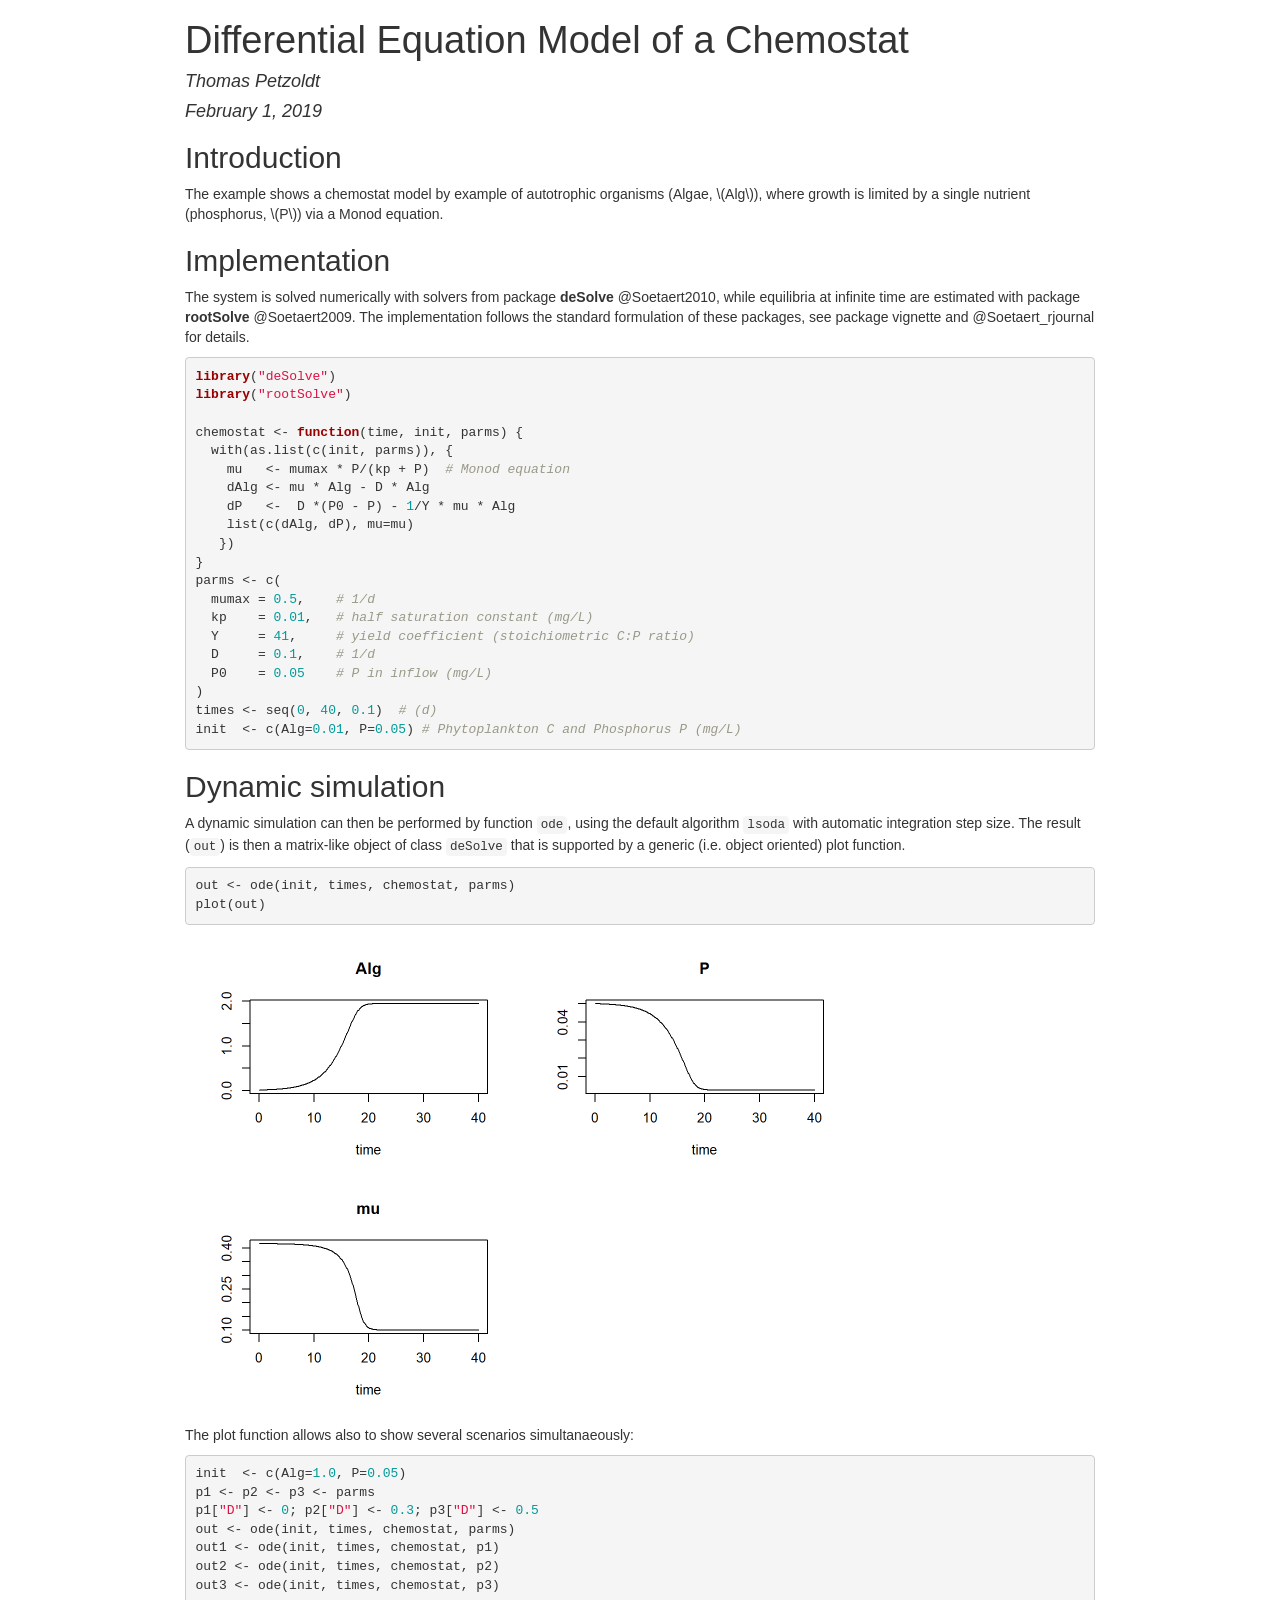
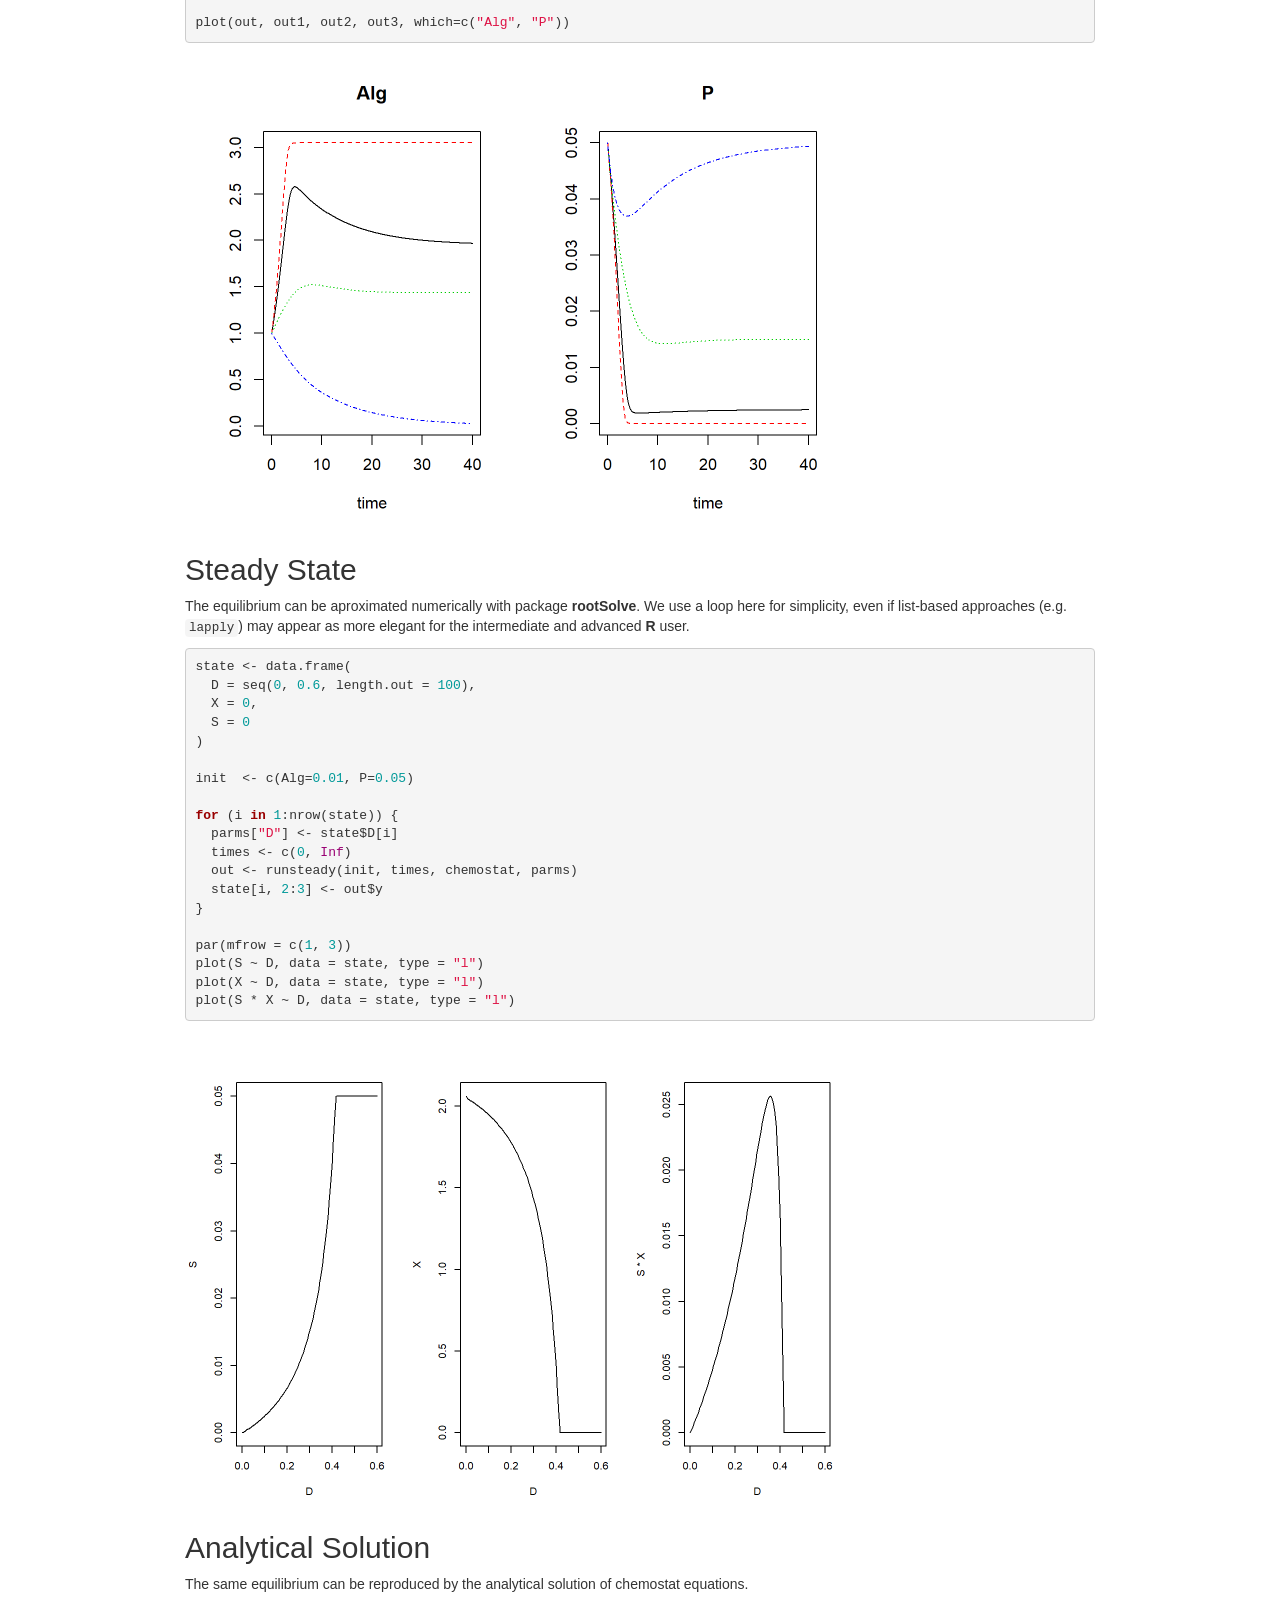
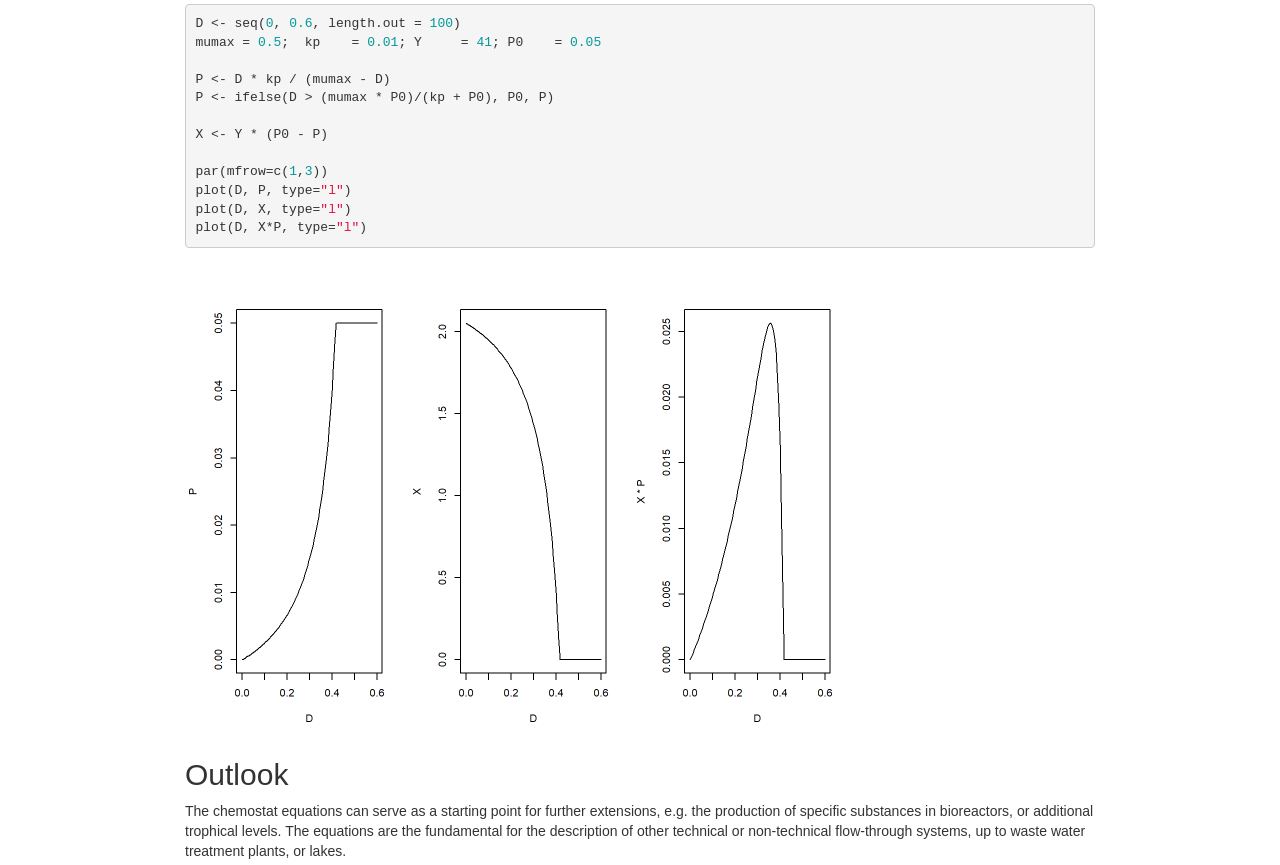
==== commit 3ad04cef: "analytical equilibrium" ====
--- a/01-chemostat/chemostat-ode.html
+++ b/01-chemostat/chemostat-ode.html
@@ -261,6 +261,27 @@
 plot(S * X ~ D, data = state, type = &quot;l&quot;)</code></pre>
 <p><img src="[data-uri]" width="672" /></p>
 </div>
+<div id="analytical-solution" class="section level2">
+<h2>Analytical Solution</h2>
+<p>The same equilibrium can be reproduced by the analytical solution of chemostat equations.</p>
+<pre class="r"><code>D &lt;- seq(0, 0.6, length.out = 100)
+mumax = 0.5;  kp    = 0.01; Y     = 41; P0    = 0.05
+
+P &lt;- D * kp / (mumax - D)
+P &lt;- ifelse(D &gt; (mumax * P0)/(kp + P0), P0, P)
+
+X &lt;- Y * (P0 - P)
+
+par(mfrow=c(1,3))
+plot(D, P, type=&quot;l&quot;)
+plot(D, X, type=&quot;l&quot;)
+plot(D, X*P, type=&quot;l&quot;)</code></pre>
+<p><img src="[data-uri]" width="672" /></p>
+</div>
+<div id="outlook" class="section level2">
+<h2>Outlook</h2>
+<p>The chemostat equations can serve as a starting point for further extensions, e.g. the production of specific substances in bioreactors, or additional trophical levels. The equations are the fundamental for the description of other technical or non-technical flow-through systems, up to waste water treatment plants, or lakes.</p>
+</div>
 
 
 
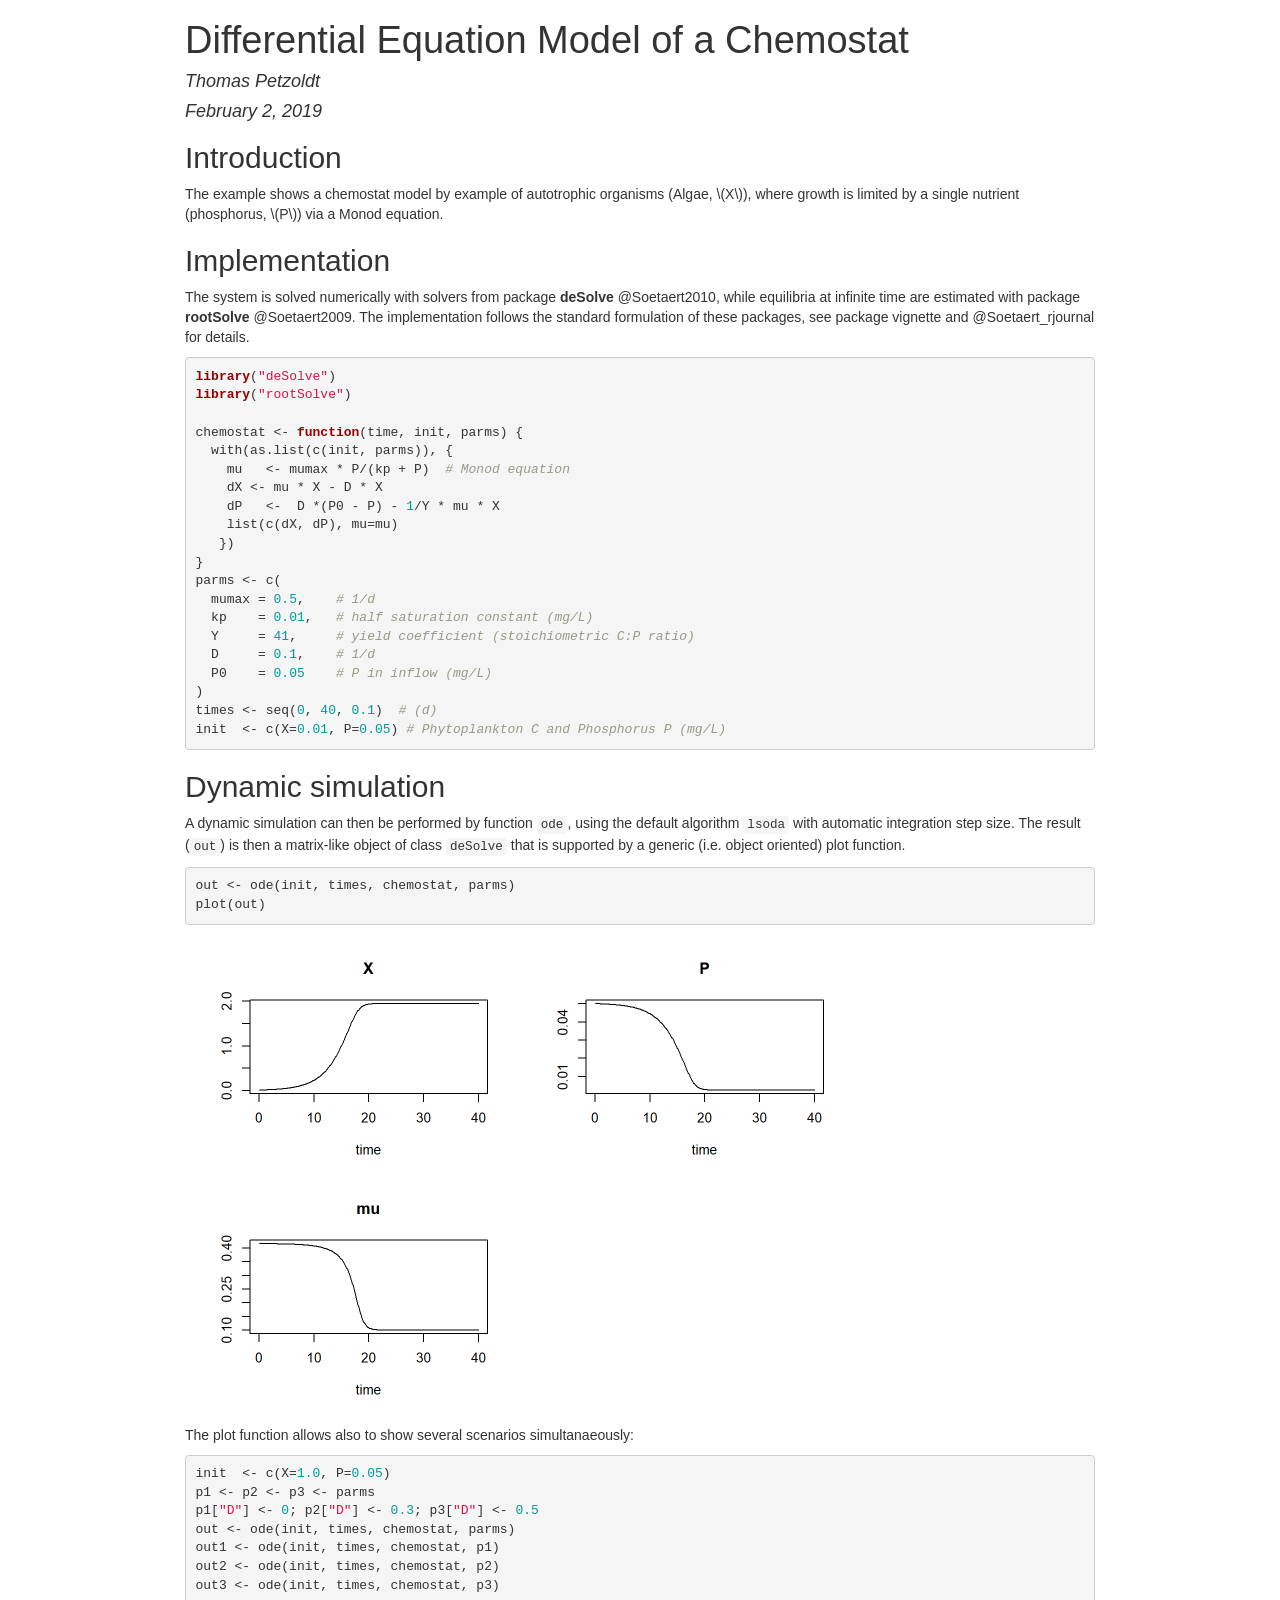
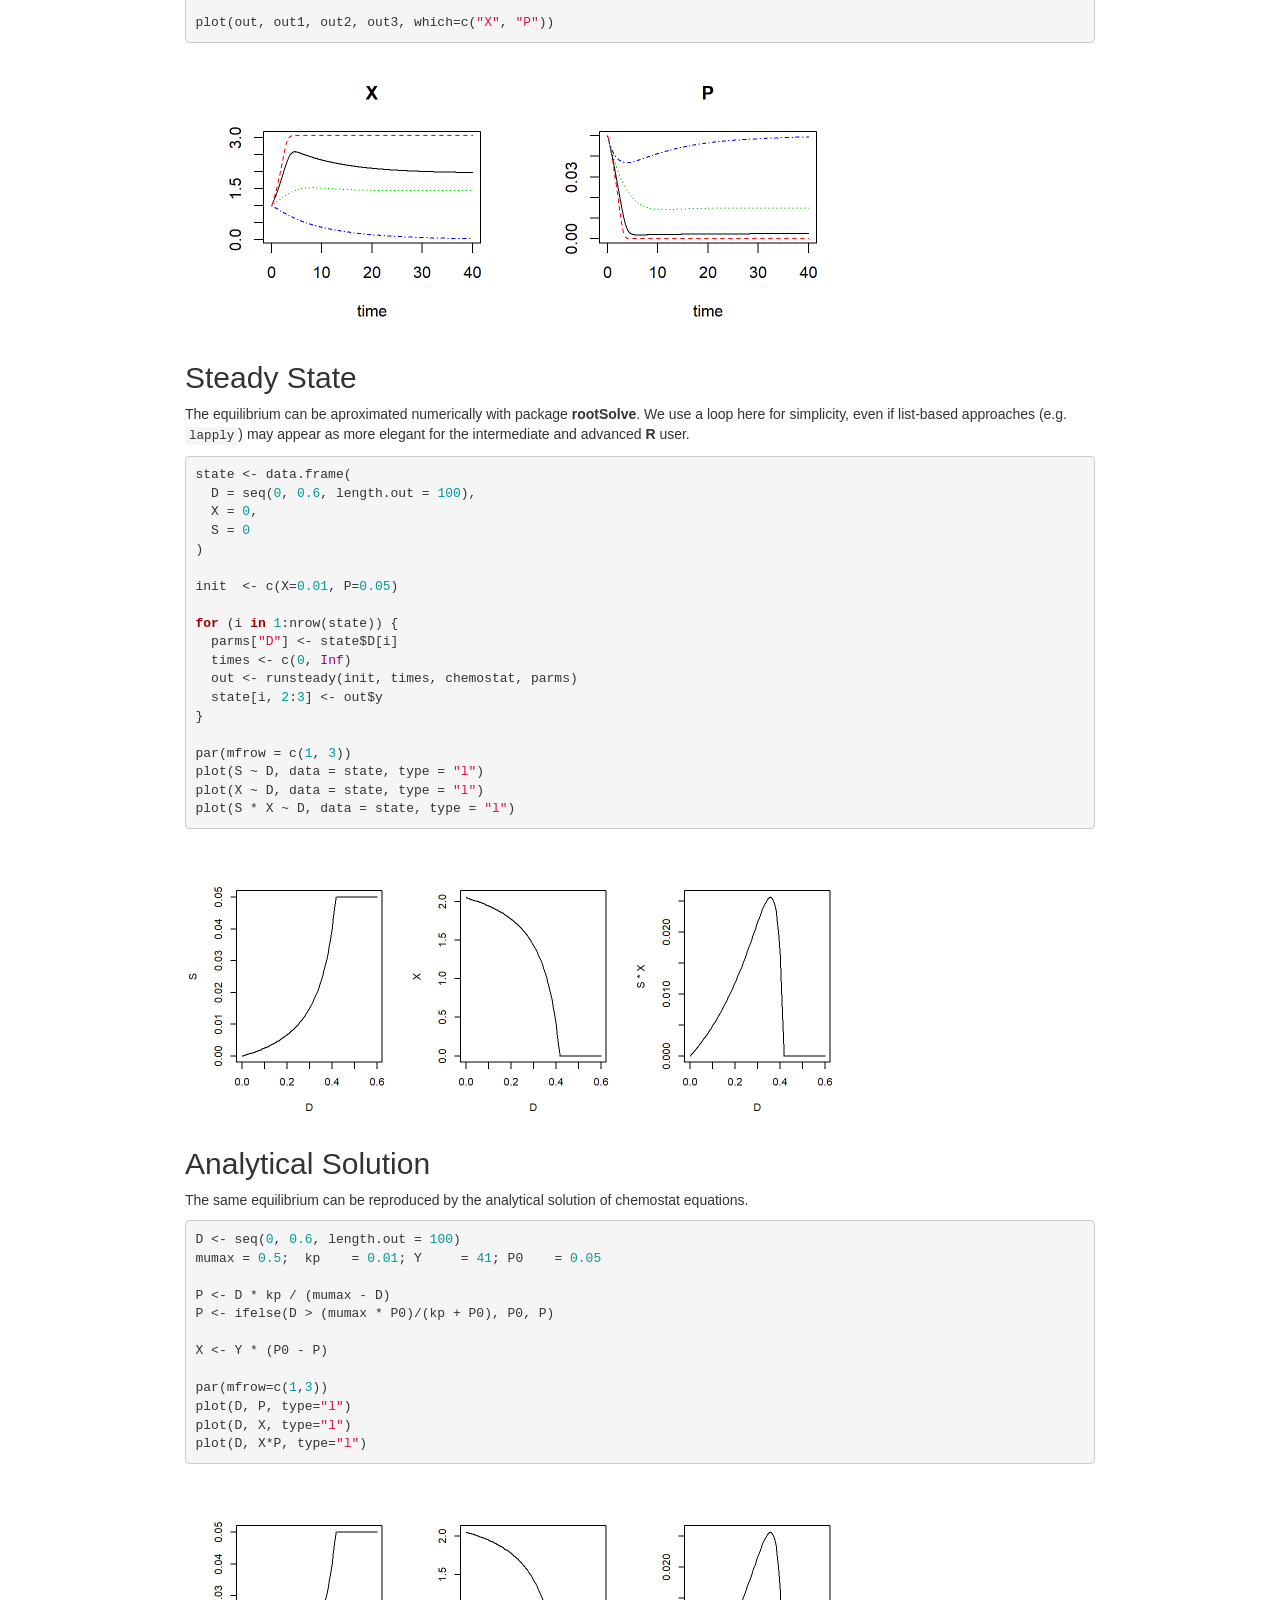
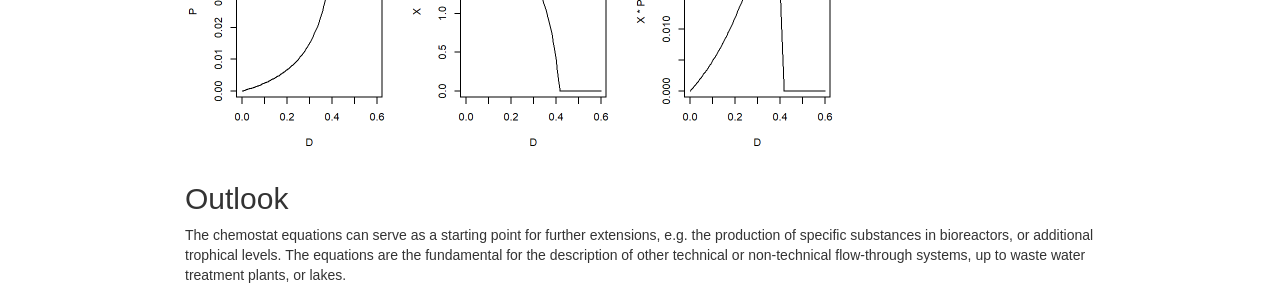
==== commit 341a6ae4: "Alg --> X" ====
--- a/01-chemostat/chemostat-ode.html
+++ b/01-chemostat/chemostat-ode.html
@@ -186,14 +186,14 @@
 
 <h1 class="title toc-ignore">Differential Equation Model of a Chemostat</h1>
 <h4 class="author"><em>Thomas Petzoldt</em></h4>
-<h4 class="date"><em>February 1, 2019</em></h4>
+<h4 class="date"><em>February 2, 2019</em></h4>
 
 </div>
 
 
 <div id="introduction" class="section level2">
 <h2>Introduction</h2>
-<p>The example shows a chemostat model by example of autotrophic organisms (Algae, <span class="math inline">\(Alg\)</span>), where growth is limited by a single nutrient (phosphorus, <span class="math inline">\(P\)</span>) via a Monod equation.</p>
+<p>The example shows a chemostat model by example of autotrophic organisms (Algae, <span class="math inline">\(X\)</span>), where growth is limited by a single nutrient (phosphorus, <span class="math inline">\(P\)</span>) via a Monod equation.</p>
 </div>
 <div id="implementation" class="section level2">
 <h2>Implementation</h2>
@@ -204,9 +204,9 @@
 chemostat &lt;- function(time, init, parms) {
   with(as.list(c(init, parms)), {
     mu   &lt;- mumax * P/(kp + P)  # Monod equation
-    dAlg &lt;- mu * Alg - D * Alg
-    dP   &lt;-  D *(P0 - P) - 1/Y * mu * Alg
-    list(c(dAlg, dP), mu=mu)
+    dX &lt;- mu * X - D * X
+    dP   &lt;-  D *(P0 - P) - 1/Y * mu * X
+    list(c(dX, dP), mu=mu)
    })
 }
 parms &lt;- c(
@@ -217,16 +217,16 @@
   P0    = 0.05    # P in inflow (mg/L)
 )
 times &lt;- seq(0, 40, 0.1)  # (d)
-init  &lt;- c(Alg=0.01, P=0.05) # Phytoplankton C and Phosphorus P (mg/L)</code></pre>
+init  &lt;- c(X=0.01, P=0.05) # Phytoplankton C and Phosphorus P (mg/L)</code></pre>
 </div>
 <div id="dynamic-simulation" class="section level2">
 <h2>Dynamic simulation</h2>
 <p>A dynamic simulation can then be performed by function <code>ode</code>, using the default algorithm <code>lsoda</code> with automatic integration step size. The result (<code>out</code>) is then a matrix-like object of class <code>deSolve</code> that is supported by a generic (i.e. object oriented) plot function.</p>
 <pre class="r"><code>out &lt;- ode(init, times, chemostat, parms)
 plot(out)</code></pre>
-<p><img src="[data-uri]" width="672" /></p>
+<p><img src="[data-uri]" width="672" /></p>
 <p>The plot function allows also to show several scenarios simultanaeously:</p>
-<pre class="r"><code>init  &lt;- c(Alg=1.0, P=0.05)
+<pre class="r"><code>init  &lt;- c(X=1.0, P=0.05)
 p1 &lt;- p2 &lt;- p3 &lt;- parms
 p1[&quot;D&quot;] &lt;- 0; p2[&quot;D&quot;] &lt;- 0.3; p3[&quot;D&quot;] &lt;- 0.5
 out &lt;- ode(init, times, chemostat, parms)
@@ -234,8 +234,8 @@
 out2 &lt;- ode(init, times, chemostat, p2)
 out3 &lt;- ode(init, times, chemostat, p3)
 
-plot(out, out1, out2, out3, which=c(&quot;Alg&quot;, &quot;P&quot;))</code></pre>
-<p><img src="[data-uri]" width="672" /></p>
+plot(out, out1, out2, out3, which=c(&quot;X&quot;, &quot;P&quot;))</code></pre>
+<p><img src="[data-uri]" width="672" /></p>
 </div>
 <div id="steady-state" class="section level2">
 <h2>Steady State</h2>
@@ -246,7 +246,7 @@
   S = 0
 )
 
-init  &lt;- c(Alg=0.01, P=0.05) 
+init  &lt;- c(X=0.01, P=0.05) 
 
 for (i in 1:nrow(state)) {
   parms[&quot;D&quot;] &lt;- state$D[i]
@@ -259,7 +259,7 @@
 plot(S ~ D, data = state, type = &quot;l&quot;)
 plot(X ~ D, data = state, type = &quot;l&quot;)
 plot(S * X ~ D, data = state, type = &quot;l&quot;)</code></pre>
-<p><img src="[data-uri]" width="672" /></p>
+<p><img src="[data-uri]" width="672" /></p>
 </div>
 <div id="analytical-solution" class="section level2">
 <h2>Analytical Solution</h2>
@@ -276,7 +276,7 @@
 plot(D, P, type=&quot;l&quot;)
 plot(D, X, type=&quot;l&quot;)
 plot(D, X*P, type=&quot;l&quot;)</code></pre>
-<p><img src="[data-uri]" width="672" /></p>
+<p><img src="[data-uri]" width="672" /></p>
 </div>
 <div id="outlook" class="section level2">
 <h2>Outlook</h2>
